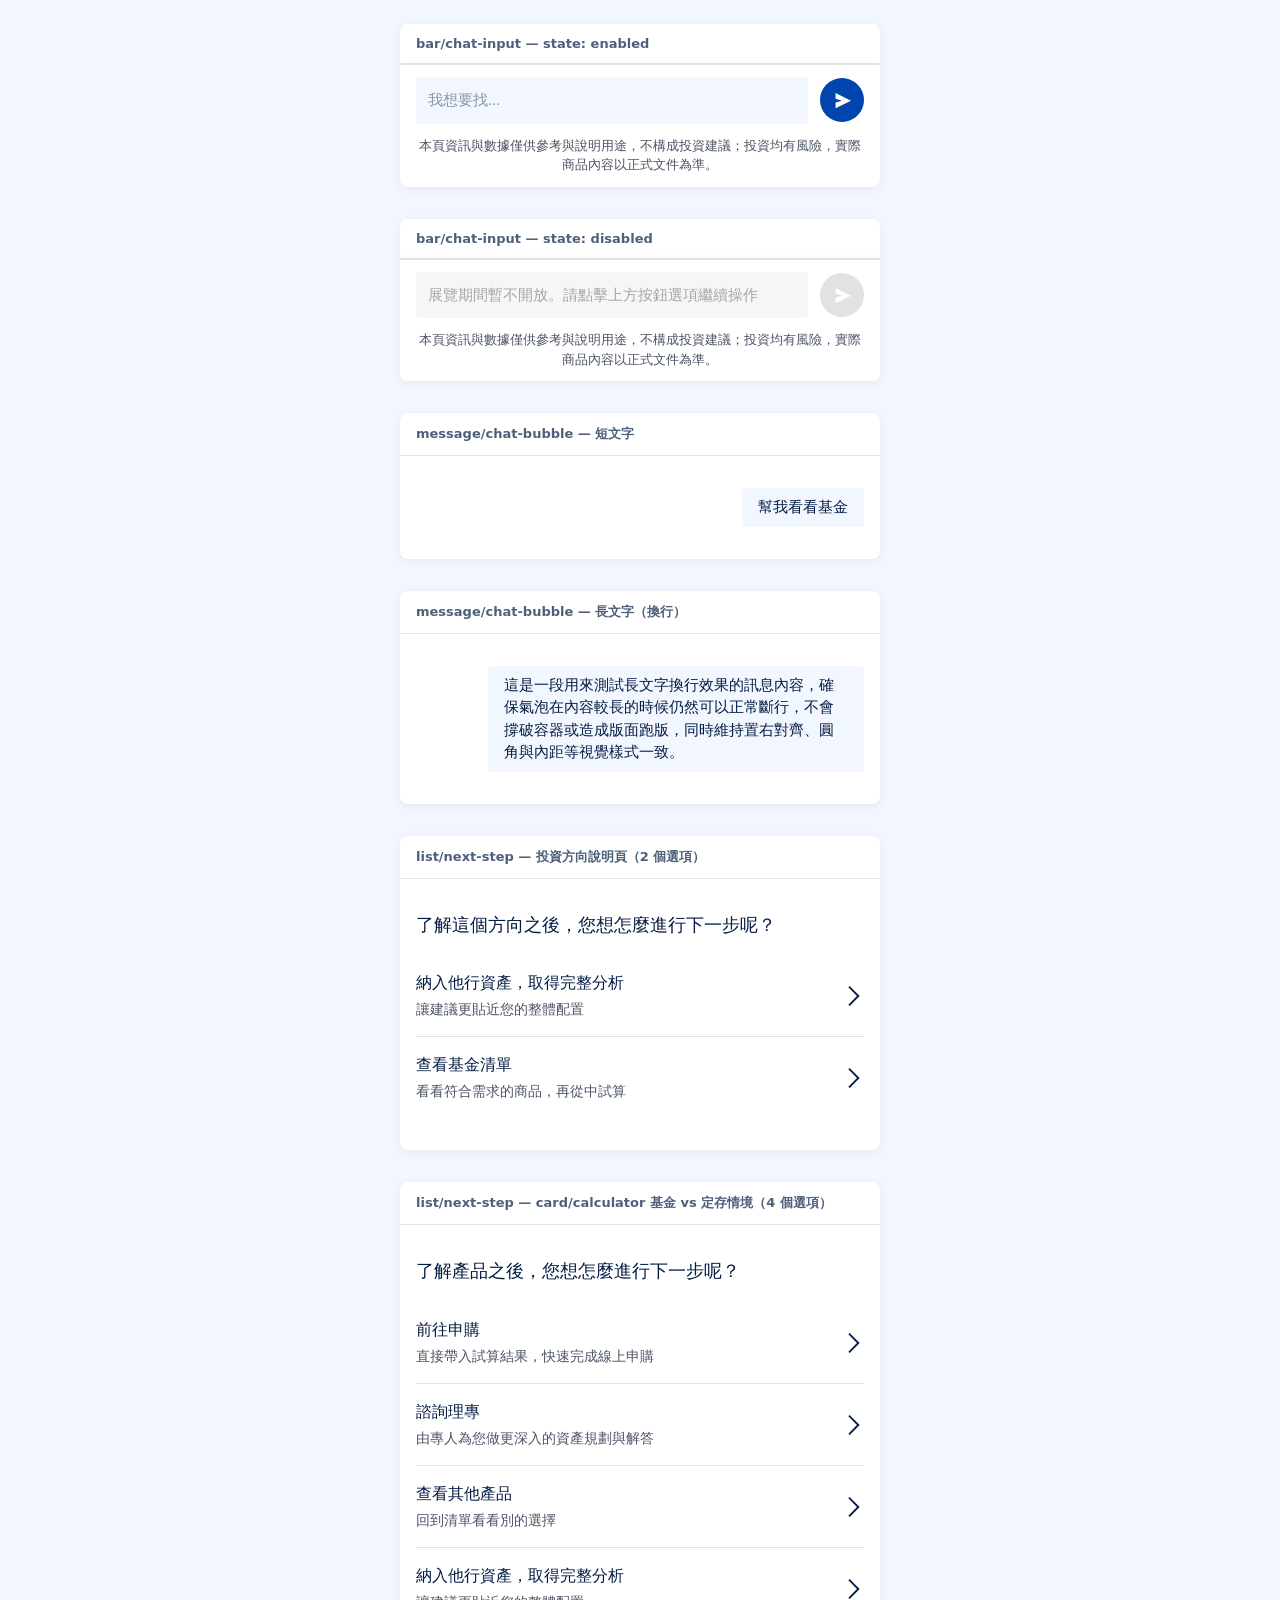
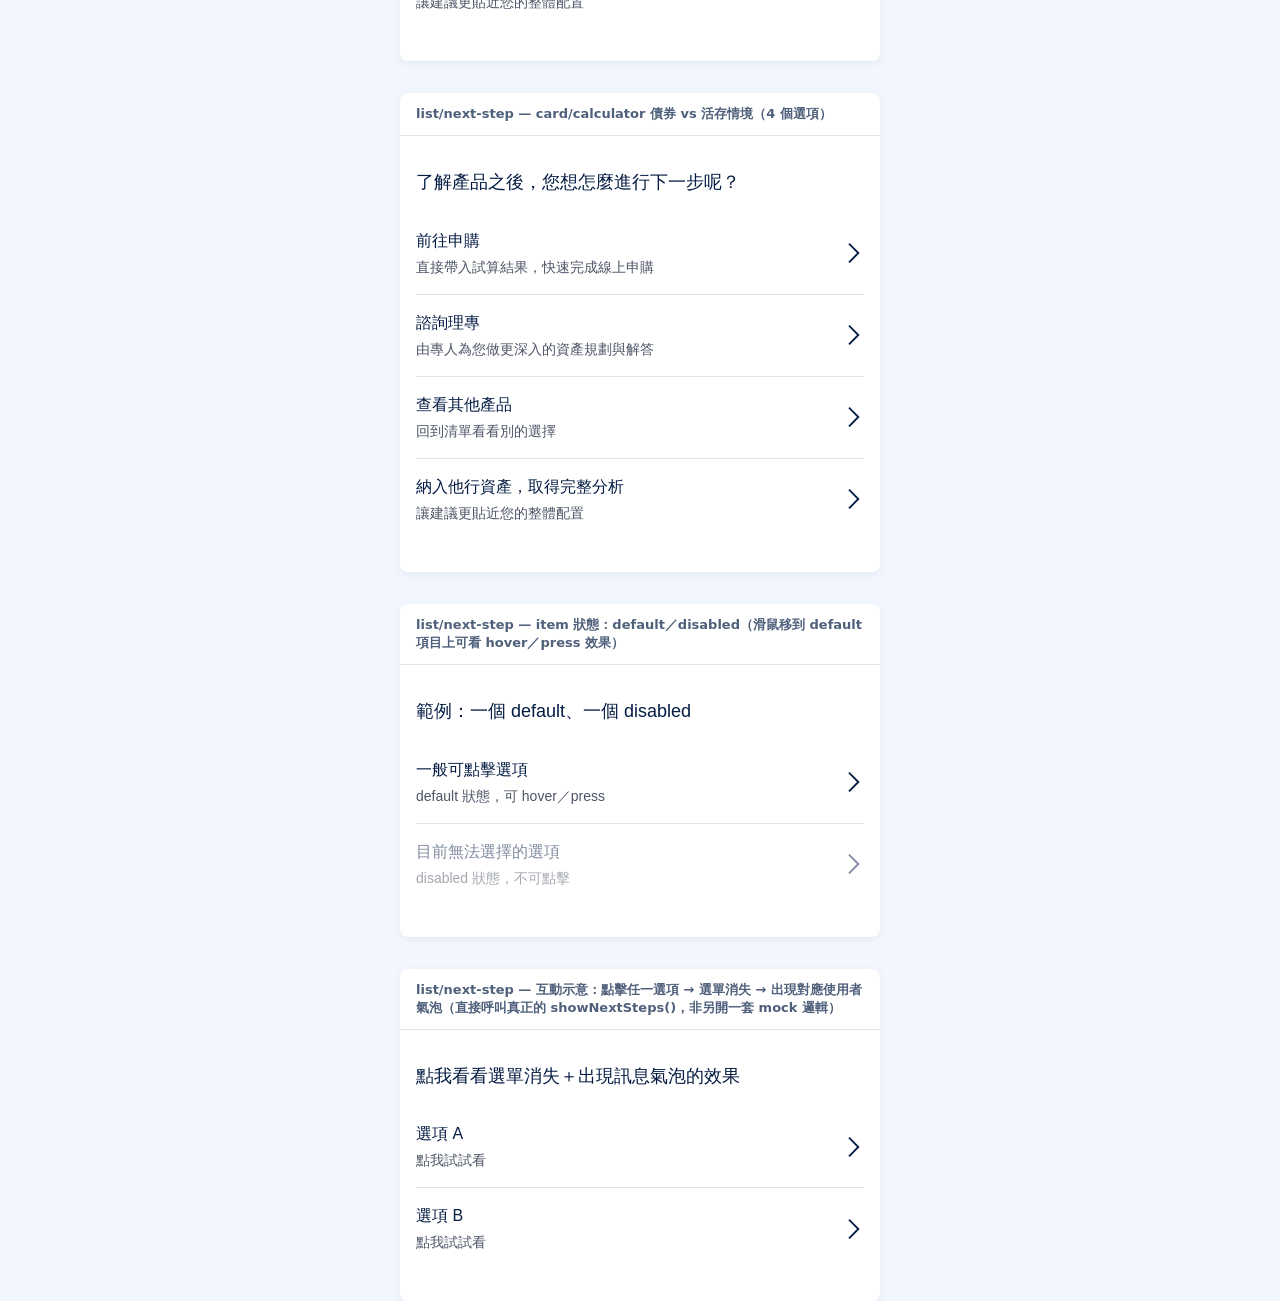
==== component-library-demo.html @ 995b62f1 "Add bar/chat-input, message/chat-bubble, and list/next-step components Standardizes three previously" ====
<!DOCTYPE html>
<html lang="zh-Hant">
<head>
<meta charset="UTF-8">
<meta name="viewport" content="width=device-width, initial-scale=1.0">
<title>元件庫預覽 — Component Library</title>
<link rel="stylesheet" href="css/style.css">
<link rel="stylesheet" href="css/component-library.css">
<style>
  /* 僅供本預覽頁使用，不屬於元件庫本體 */
  body{padding:24px;background:#f2f6ff}
  .demo-section{max-width:480px;margin:0 auto 32px;background:#fff;border-radius:8px;overflow:hidden;
    box-shadow:0 2px 10px rgba(0,0,0,.06)}
  .demo-label{padding:12px 16px;font-size:13px;font-weight:700;color:#4f607b;border-bottom:1px solid #e2e2e2}
  .demo-log{max-width:480px;margin:0 auto 32px;font-size:13px;color:#4f607b;white-space:pre-wrap}
</style>
</head>
<body>
  <!-- bar/chat-input -->
  <div class="demo-section">
    <div class="demo-label">bar/chat-input — state: enabled</div>
    <div id="mount-enabled"></div>
  </div>
  <div class="demo-section">
    <div class="demo-label">bar/chat-input — state: disabled</div>
    <div id="mount-disabled"></div>
  </div>
  <div class="demo-log" id="log"></div>

  <!-- message/chat-bubble -->
  <div class="demo-section">
    <div class="demo-label">message/chat-bubble — 短文字</div>
    <div id="screen-short" class="chat" style="padding:16px"></div>
  </div>
  <div class="demo-section">
    <div class="demo-label">message/chat-bubble — 長文字（換行）</div>
    <div id="screen-long" class="chat" style="padding:16px"></div>
  </div>

  <!-- list/next-step -->
  <div class="demo-section">
    <div class="demo-label">list/next-step — 投資方向說明頁（2 個選項）</div>
    <div id="screen-nsl-direction" class="chat" style="padding:16px"></div>
  </div>
  <div class="demo-section">
    <div class="demo-label">list/next-step — card/calculator 基金 vs 定存情境（4 個選項）</div>
    <div id="screen-nsl-fund" class="chat" style="padding:16px"></div>
  </div>
  <div class="demo-section">
    <div class="demo-label">list/next-step — card/calculator 債券 vs 活存情境（4 個選項）</div>
    <div id="screen-nsl-bond" class="chat" style="padding:16px"></div>
  </div>
  <div class="demo-section">
    <div class="demo-label">list/next-step — item 狀態：default／disabled（滑鼠移到 default 項目上可看 hover／press 效果）</div>
    <div id="screen-nsl-states" class="chat" style="padding:16px"></div>
  </div>
  <div class="demo-section">
    <div class="demo-label">list/next-step — 互動示意：點擊任一選項 → 選單消失 → 出現對應使用者氣泡（直接呼叫真正的 showNextSteps()，非另開一套 mock 邏輯）</div>
    <div id="screen-nsl-interactive" class="chat" style="padding:16px"></div>
  </div>

  <!-- down() 內部固定找 #screen 當捲動容器，這裡不需要真的捲動，放一個隱藏節點避免報錯 -->
  <div id="screen" style="display:none"></div>

  <script src="js/engine.js"></script>
  <script src="js/component-library.js"></script>
  <script>
    const log=document.getElementById('log');
    document.getElementById('mount-enabled').appendChild(
      renderComponent('bar/chat-input','enabled',{onSubmit:v=>{log.textContent='onSubmit: '+v;}})
    );
    document.getElementById('mount-disabled').appendChild(
      renderComponent('bar/chat-input','disabled',{})
    );

    /* message/chat-bubble、list/next-step 依賴 engine.js 的 chatBox／down()，示範時手動指定掛載目標 */
    chatBox=document.getElementById('screen-short');
    renderComponent('message/chat-bubble','幫我看看基金');
    chatBox=document.getElementById('screen-long');
    renderComponent('message/chat-bubble','這是一段用來測試長文字換行效果的訊息內容，確保氣泡在內容較長的時候仍然可以正常斷行，不會撐破容器或造成版面跑版，同時維持置右對齊、圓角與內距等視覺樣式一致。');

    chatBox=document.getElementById('screen-nsl-direction');
    renderComponent('list/next-step','了解這個方向之後，您想怎麼進行下一步呢？',[
      {id:'supplement',title:'納入他行資產，取得完整分析',description:'讓建議更貼近您的整體配置',onSelect:()=>{}},
      {id:'accept',title:'查看基金清單',description:'看看符合需求的商品，再從中試算',onSelect:()=>{}}
    ]);

    chatBox=document.getElementById('screen-nsl-fund');
    renderComponent('list/next-step','了解產品之後，您想怎麼進行下一步呢？',[
      {id:'order',title:'前往申購',description:'直接帶入試算結果，快速完成線上申購',onSelect:()=>{}},
      {id:'advisor',title:'諮詢理專',description:'由專人為您做更深入的資產規劃與解答',onSelect:()=>{}},
      {id:'back',title:'查看其他產品',description:'回到清單看看別的選擇',onSelect:()=>{}},
      {id:'supplement',title:'納入他行資產，取得完整分析',description:'讓建議更貼近您的整體配置',onSelect:()=>{}}
    ]);

    chatBox=document.getElementById('screen-nsl-bond');
    renderComponent('list/next-step','了解產品之後，您想怎麼進行下一步呢？',[
      {id:'order',title:'前往申購',description:'直接帶入試算結果，快速完成線上申購',onSelect:()=>{}},
      {id:'advisor',title:'諮詢理專',description:'由專人為您做更深入的資產規劃與解答',onSelect:()=>{}},
      {id:'back',title:'查看其他產品',description:'回到清單看看別的選擇',onSelect:()=>{}},
      {id:'supplement',title:'納入他行資產，取得完整分析',description:'讓建議更貼近您的整體配置',onSelect:()=>{}}
    ]);

    /* item 狀態範例：default（可互動）／disabled（不可點擊、低對比半透明） */
    chatBox=document.getElementById('screen-nsl-states');
    renderComponent('list/next-step','範例：一個 default、一個 disabled',[
      {id:'default-item',title:'一般可點擊選項',description:'default 狀態，可 hover／press',state:'default',onSelect:()=>{}},
      {id:'disabled-item',title:'目前無法選擇的選項',description:'disabled 狀態，不可點擊',state:'disabled',onSelect:()=>{}}
    ]);

    /* 互動示意：直接呼叫正式的 showNextSteps()，驗證「選取後選單消失、改以 message/chat-bubble 顯示所選標題」這條真正的業務邏輯 */
    chatBox=document.getElementById('screen-nsl-interactive');
    showNextSteps('點我看看選單消失＋出現訊息氣泡的效果',[
      {id:'a',title:'選項 A',description:'點我試試看',onSelect:()=>{}},
      {id:'b',title:'選項 B',description:'點我試試看',onSelect:()=>{}}
    ]);
  </script>
</body>
</html>
---- css/style.css ----
:root{
  --brand:#0044ad; --brand-2:#3b74f0; --brand-soft:#eaf1ff;
  --ink:#1b1b19; --muted:#7a7f88; --line:#e9ebee; --bg:#ffffff;
  --idle:#dfe4ee;
}
html,body{height:100%}
*{box-sizing:border-box;margin:0;padding:0;-webkit-tap-highlight-color:transparent}
body{font-family:"PingFang TC","Noto Sans TC","Microsoft JhengHei",system-ui,sans-serif;
  background:var(--bg);color:var(--ink)}
.app{width:100%;max-width:820px;margin:0 auto;height:100vh;height:100dvh;background:var(--bg);position:relative;
  display:flex;flex-direction:column}
.reset{position:absolute;top:8px;right:14px;z-index:30;font-size:11px;
  background:rgba(0,0,0,.06);border:0;color:#333;padding:6px 10px;border-radius:6px;cursor:pointer}
.screen{flex:1;overflow-y:auto;scroll-behavior:smooth}
.screen::-webkit-scrollbar{width:0}

/* 選擇頁 */
.selpage{padding:26px 22px 22px}
.selpage-hero{margin-bottom:24px}
.selpage-hero-video{display:block;width:100%;height:auto}
.selpage .kicker{font-size:12px;font-weight:700;color:var(--brand);letter-spacing:.05em}
.selpage h1{font-size:23px;font-weight:800;margin:6px 0 4px;line-height:1.3}
.selpage .lead{font-size:13.5px;color:var(--muted);margin-bottom:22px;line-height:1.6}
.selpage .q{font-size:14px;font-weight:700;margin:22px 0 10px}
.opt{display:block;width:100%;text-align:left;background:#fff;border:1.5px solid var(--line);
  color:var(--ink);font-size:15px;font-weight:600;padding:15px 16px;border-radius:6px;margin:9px 0;cursor:pointer;transition:.15s}
.opt:hover{border-color:var(--brand)}
.opt.sel{border-color:var(--brand);background:var(--brand-soft);color:var(--brand)}
.primary{display:block;width:auto;min-width:220px;margin:22px auto 0;background:#0044ad;color:#fff;border:0;font-size:16px;font-weight:700;
  padding:16px 32px;border-radius:6px;cursor:pointer;text-align:center}
.primary:hover{background:#003382}
.primary:disabled{opacity:.35;cursor:not-allowed}

/* Claude 風格對話 */
.chat{padding:20px 20px 10px}
.ai-msg{font-size:15.5px;line-height:1.75;color:var(--ink);margin:16px 0;animation:fade .4s ease}
.ai-msg b,.ai-msg strong{color:var(--brand);font-weight:800}
.ai-msg em{font-style:normal;color:var(--brand-2);font-weight:700}
.ai-msg .md-h1{font-size:17.5px;font-weight:800;margin:2px 0 8px;line-height:1.4}
.ai-msg .md-h2{font-size:17.5px;font-weight:800;margin:2px 0 6px;line-height:1.4}
.ai-msg .md-h3{font-size:17.5px;font-weight:700;margin:2px 0 6px;line-height:1.4}
.ai-msg .md-p{margin:0 0 8px}
.ai-msg .md-p:last-child{margin-bottom:0}
.ai-msg .md-ul{margin:2px 0 8px;padding-left:20px}
.ai-msg .md-ul:last-child{margin-bottom:0}
.ai-msg .md-ul li{margin:3px 0}
/* 使用者發送訊息氣泡已改用 message/chat-bubble 元件（css/component-library.css .mcb-*） */
@keyframes fade{from{opacity:0;transform:translateY(6px)}to{opacity:1;transform:none}}
/* 引言／提問句（markdown "> " 語法）：全站統一用這個樣式凸顯需要使用者留意或回答的句子，
   跟一般敘述性 ai-msg 區分開，不用底部色塊，改用跟標題相近的字級來凸顯 */
.md-quote{font-size:17.5px;font-weight:600;color:var(--ink);line-height:1.4;margin:14px 0;animation:fade .4s ease}
.ai-msg .md-quote{margin:6px 0}
.typing{display:flex;gap:4px;margin:16px 0;align-items:center}
.typing .d{width:7px;height:7px;border-radius:50%;background:#b8bfca;animation:blink 1.2s infinite}
.typing .d:nth-child(2){animation-delay:.2s}.typing .d:nth-child(3){animation-delay:.4s}
@keyframes blink{0%,60%,100%{opacity:.3}30%{opacity:1}}

/* 資產配置圓餅圖：已改用 chart/pie 元件（css/component-library.css） */

/* 控制區 */
.controls{padding:8px 20px calc(18px + env(safe-area-inset-bottom));flex-shrink:0;
  background:linear-gradient(rgba(255,255,255,.8),var(--bg));max-height:54%;overflow-y:auto}
.controls:empty{display:none}
.choice{display:block;width:100%;text-align:left;background:#fff;border:1.5px solid var(--line);
  color:var(--ink);font-size:15px;font-weight:600;padding:13px 15px;border-radius:6px;margin:8px 0;cursor:pointer;transition:.15s}
.choice:hover{border-color:var(--brand)}
.choice small{display:block;font-weight:400;font-size:12px;color:var(--muted);margin-top:2px}
.choice.sel{border-color:var(--brand);background:var(--brand-soft);color:var(--brand)}
.choice.sel small{color:var(--brand)}
.choice.checkopt{position:relative;padding-left:42px}
.choice.checkopt::before{content:'';position:absolute;left:14px;top:50%;transform:translateY(-50%);
  width:18px;height:18px;border-radius:5px;border:1.5px solid var(--line);background:#fff;transition:.15s}
.choice.checkopt.sel::before{background:var(--brand);border-color:var(--brand)}
.choice.checkopt.sel::after{content:'✓';position:absolute;left:16.5px;top:50%;transform:translateY(-50%);
  color:#fff;font-size:12px;font-weight:800;line-height:1}
.choice:disabled{opacity:.4;cursor:not-allowed}
/* 建議行動（前往下單／諮詢理專等）已改用 list/next-step 元件（css/component-library.css .nsl-*） */
/* 試算卡、商品卡：已改用 card/calculator／card/product 元件（css/component-library.css） */
.endcard{text-align:center;padding:22px 14px;background:#fff;border-radius:6px;margin:14px 0}
.endcard .ic{font-size:40px}.endcard .t{font-size:17px;font-weight:800;margin:8px 0 4px}
.endcard .d{font-size:13px;color:var(--muted);line-height:1.6}
.summary{text-align:left;background:var(--brand-soft);border-radius:6px;padding:12px 14px;margin:14px 0 4px;font-size:13px;line-height:1.9}
.summary b{color:var(--brand)}
/* 底部輸入列已改用 bar/chat-input 元件（css/component-library.css .icb-*） */
---- css/component-library.css ----
/* chart/pie（Figma node 189:853）資產配置圓餅圖：中心顯示現金留存百分比，圖例列出投資配置／現金留存金額 */
.pie-card{background:#fff;border-radius:3px;padding:24px 16px;margin:12px 0;
  display:flex;flex-direction:column;align-items:center}
.pie-overview{display:flex;gap:16px;align-items:center;justify-content:center}
.pie-chart{width:180px;height:180px;border-radius:50%;flex-shrink:0;position:relative;transition:background .5s ease}
.pie-chart .pie-hole{position:absolute;inset:13px;background:#fff;border-radius:50%;display:grid;place-items:center;text-align:center}
.pie-value{font-family:'Montserrat',sans-serif;font-size:40px;font-weight:300;line-height:1.3;color:#041c43}
.pie-label{font-size:13px;line-height:1.5;color:#4f607b;margin-top:4px}
.pie-legend{display:flex;flex-direction:column;gap:8px}
.pie-legend-item{display:flex;align-items:center;gap:8px}
.pie-dot{width:12px;height:12px;flex-shrink:0;border-radius:2px}
.pie-legend-text{font-size:13px;line-height:1.5;color:#4f607b;display:flex;gap:4px;align-items:center;white-space:nowrap}
.pie-legend-text .pie-amt{font-family:'Montserrat',sans-serif;font-weight:400}

/* card/product（Figma node 178:664）：名稱＋標籤、雙數值、膠囊按鈕的商品卡樣式（基金／債券共用） */
.pcard{width:343px;border:1px solid #f2f6ff;border-radius:6px;background:#fff;
  padding:16px 16px 20px;display:flex;flex-direction:column;gap:16px}
.pcard-header{display:flex;flex-direction:column;gap:8px}
.pcard-name{font-size:17px;font-weight:500;line-height:1.6;color:#041c43;
  white-space:nowrap;overflow:hidden;text-overflow:ellipsis}
.pcard-tags{display:flex;flex-wrap:wrap;gap:4px 8px}
.pcard-tag{display:inline-flex;align-items:center;height:24px;padding:2px 8px;
  border:1px solid #96c8fa;border-radius:100px;font-size:13px;line-height:1.5;color:#3773dc;white-space:nowrap}
.pcard-stats{display:flex;gap:16px}
.pcard-stat{flex:1;display:flex;flex-direction:column;gap:4px;min-width:0}
.pcard-stat-label{font-size:13px;line-height:1.5;color:#4f607b}
.pcard-stat-value{font-size:17px;font-weight:600;line-height:1.4;color:#041c43}
.pcard-stat-value.ascend{color:#dd4f2c}
.pcard-actions{display:flex;gap:12px;justify-content:flex-end}
.pcard-btn{border:0;background:#fff;color:var(--brand);font-weight:400;font-size:15px;
  padding:8px 20px;border-radius:20px;cursor:pointer;transition:.15s;font-family:inherit}
.pcard-btn:hover{background:#f2f6ff}
.pcard-btn.pcard-btn-light{background:#dceaff}
.pcard-btn.pcard-btn-light:hover{background:#c6ddfb}
.pcard-row{display:flex;gap:12px;overflow-x:auto;overflow-y:hidden;scroll-snap-type:x proximity;
  -webkit-overflow-scrolling:touch;margin:10px -20px;padding:4px 20px 16px;scrollbar-width:none}
.pcard-row::-webkit-scrollbar{display:none}
.pcard-row .pcard{flex-shrink:0;scroll-snap-align:start}

/* card/calculator（Figma node 202:709）：基金 vs 定存 互動試算卡 */
.calc-card{background:#fff;border-radius:6px;padding:24px 16px;margin:12px 0;
  display:flex;flex-direction:column;align-items:center;gap:16px;
  box-shadow:0 2px 10px rgba(0,0,0,.04);animation:fade .4s ease}
.calc-title{font-family:'Noto Sans TC',sans-serif;font-weight:500;font-size:21px;line-height:1.5;color:#041c43;width:100%}

.calc-tabs{display:flex;width:100%;background:#dceaff;border-radius:100px;padding:2px}
.calc-tab{flex:1;text-align:center;padding:8px 12px;border-radius:200px;font-size:15px;line-height:1.5;
  color:#4c5466;background:transparent;border:0;cursor:pointer;font-family:inherit;transition:.15s}
.calc-tab.sel{background:#fff;color:var(--brand)}

.calc-ratio-row{display:flex;width:100%}
.calc-ratio-col{flex:1;display:flex;flex-direction:column;gap:4px;min-width:0}
.calc-ratio-col.right{align-items:flex-end}
.calc-ratio-label{display:flex;align-items:center;gap:4px;font-size:15px;line-height:1.5;color:#4c5466;font-family:'Noto Sans TC',sans-serif}
.calc-ratio-dot{width:10px;height:10px;border-radius:50%;flex-shrink:0}
.calc-ratio-value{display:flex;align-items:baseline;gap:4px;color:#041c43;font-family:'Montserrat',sans-serif}
.calc-ratio-value .calc-num{font-size:26px;font-weight:500;line-height:1.4}
.calc-ratio-value .calc-pct{font-size:17px;font-weight:400;line-height:1.4}

.calc-slider-wrap{width:100%;padding:9px 0}
input.calc-slider{-webkit-appearance:none;appearance:none;width:100%;height:10px;border-radius:9px;outline:none;
  background:linear-gradient(to right,var(--brand) 0,var(--brand) var(--fill,50%),#68c89e var(--fill,50%),#68c89e 100%)}
input.calc-slider::-webkit-slider-thumb{-webkit-appearance:none;appearance:none;width:24px;height:24px;border-radius:50%;
  background:#fff;box-shadow:0 2px 6px rgba(0,0,0,.25);cursor:pointer;border:0}
input.calc-slider::-moz-range-thumb{width:24px;height:24px;border-radius:50%;background:#fff;
  box-shadow:0 2px 6px rgba(0,0,0,.25);cursor:pointer;border:0}
input.calc-slider::-moz-range-track{height:10px;border-radius:9px;background:transparent}

.calc-cards-row{display:flex;gap:8px;width:100%}
.calc-minicard{flex:1;min-width:0;background:#fff;border-radius:6px;padding:16px;
  display:flex;align-items:center;gap:16px;box-shadow:0 4px 8px rgba(0,68,173,.08)}
.calc-minicard-name{flex:1;min-width:0;font-size:15px;font-weight:500;line-height:1.5;color:#041c43;font-family:'Noto Sans TC',sans-serif}
.calc-minicard-stat{flex-shrink:0;display:flex;flex-direction:column;gap:4px;text-align:right}
.calc-minicard-label{font-size:13px;line-height:1.5;color:#4f607b;white-space:nowrap}
.calc-minicard-value{font-size:17px;font-weight:600;line-height:1.4;color:#dd4f2c;font-family:'Montserrat',sans-serif}

.calc-note{font-size:13px;line-height:1.5;color:#4c5466;width:100%}

.calc-result{width:100%;display:flex;flex-direction:column;gap:8px}
.calc-result-panel{position:relative;overflow:hidden;background:#f2f6ff;border-radius:3px;
  padding:16px;display:flex;flex-direction:column;align-items:center;gap:12px}
.calc-emoji-layer{position:absolute;inset:0;pointer-events:none;overflow:hidden}
.calc-emoji{position:absolute;top:-10%;font-size:32px;line-height:1;will-change:transform,opacity;
  animation:calcFall var(--dur,3s) var(--delay,0s) ease-in forwards}
@keyframes calcFall{
  0%{transform:translateY(-20px) translateX(0) rotate(var(--rot-start,0deg));opacity:0}
  8%{opacity:.55}
  85%{opacity:.5}
  100%{transform:translateY(var(--fall,220px)) translateX(var(--drift,0px)) rotate(var(--rot-end,20deg));opacity:0}
}
.calc-result-label{position:relative;z-index:1;font-size:13px;line-height:1.5;color:#041c43;text-align:center;
  width:100%;font-family:'Noto Sans TC',sans-serif}
.calc-result-value{position:relative;z-index:1;font-size:48px;font-weight:300;line-height:1.3;color:#dd4f2c;
  font-family:'Montserrat',sans-serif;text-align:center;width:100%}
.calc-result-sentence{position:relative;z-index:1;width:100%;backdrop-filter:blur(10px);-webkit-backdrop-filter:blur(10px);
  background:rgba(255,255,255,.2);border-radius:3px;padding:12px;font-size:15px;line-height:1.5;color:#041c43;
  text-align:center;box-shadow:0 4px 16px rgba(0,68,173,.08);font-family:'Noto Sans TC',sans-serif}

.calc-toggle{position:absolute;top:12px;right:12px;width:58px;height:24px;border-radius:100px;
  background:#3773dc;border:1px solid #3773dc;display:flex;align-items:center;cursor:pointer;padding:0;z-index:2}
.calc-toggle-knob{position:absolute;top:0;left:0;width:28px;height:24px;border-radius:100px;background:#fff;transition:left .2s ease}
.calc-toggle.dinner .calc-toggle-knob{left:30px}
.calc-toggle-icon{position:relative;z-index:1;flex:1;text-align:center;font-size:15px;line-height:24px;color:#fff}

.calc-disclaimer{font-size:13px;line-height:1.5;color:#4c5466;width:100%}

/* bar/chat-input（Figma node 215:872）底部輸入/對話列，含 Enable／Disable 兩種狀態，
   兩狀態共用同一份 DOM（見 js/component-library.js renderInputChatBar），只切 class 避免版面跳動 */
.icb{background:#fff;border-top:1px solid #e2e2e2;box-shadow:0 2px 12px rgba(0,68,173,.04);
  display:flex;flex-direction:column;align-items:center;gap:0;
  padding:0 16px calc(12px + env(safe-area-inset-bottom));flex-shrink:0}
.icb-row{display:flex;gap:12px;align-items:center;width:100%;padding:12px 0}
.icb-input{flex:1;min-width:0;padding:12px;border-radius:3px;border:0;outline:none;
  font-family:'Noto Sans TC',sans-serif;font-size:15px;line-height:1.5;font-weight:400;
  white-space:nowrap;overflow:hidden;text-overflow:ellipsis;
  background:#f2f6ff;color:#041c43}
.icb-input::placeholder{color:#8994a5}
.icb-input:disabled{background:#f6f6f6;color:#a6a6a6;cursor:not-allowed}
.icb-input:disabled::placeholder{color:#a6a6a6}
.icb-send{flex-shrink:0;width:44px;height:44px;border-radius:50%;border:0;padding:0;
  background:#0044ad;display:flex;align-items:center;justify-content:center;cursor:pointer}
.icb-send svg{width:24px;height:24px;display:block}
.icb-send:disabled{background:#e2e2e2;cursor:not-allowed}
.icb-disclaimer{width:100%;font-family:'Noto Sans TC',sans-serif;font-size:13px;line-height:1.5;
  color:#4c5466;text-align:center}

/* message/chat-bubble（Figma node 219:747）使用者發送訊息氣泡，靠右對齊；
   系統回覆訊息（.ai-msg／.md-quote，見 css/style.css）是不同樣式，不要共用 */
.mcb-row{display:flex;justify-content:flex-end;margin:16px 0;animation:fade .4s ease}
.mcb{max-width:84%;background:#f2f6ff;border-radius:3px;padding:8px 16px;
  font-family:'Noto Sans TC',sans-serif;font-size:15px;font-weight:400;line-height:1.5;
  color:#041c43;white-space:normal;overflow-wrap:break-word;word-break:break-word}

/* list/next-step（Figma node 237:1191／240:898，Chat/next action／Chat/option）說明後的下一步選單，
   標題 + 可變數量選項，項目間以分隔線區隔，最後一項不畫線。
   Default／Hover／Pressed 三色皆依 Chat/option 節點還原（灰階背景，非品牌藍）；
   Disabled 該節點無對應 variant，依規格文字描述（低對比灰階＋半透明）另行還原 */
.nsl{width:100%;margin:16px 0;animation:fade .4s ease}
.nsl-heading{font-family:'Noto Sans TC',sans-serif;font-weight:500;font-size:18px;line-height:1.6;
  color:#041c43;margin-bottom:16px}
.nsl-items{display:flex;flex-direction:column;width:100%}
.nsl-item{display:flex;align-items:center;gap:8px;width:100%;padding:16px 0;margin:0;
  background:transparent;border:0;border-bottom:1px solid #e2e2e2;border-radius:0;
  cursor:pointer;text-align:left;font-family:inherit;transition:background .15s}
.nsl-items .nsl-item:last-child{border-bottom:0}
.nsl-item:hover{background:#f6f6f6}
.nsl-item:active{background:#e8e8e8}
.nsl-item:focus-visible{outline:2px solid var(--brand);outline-offset:-2px}
.nsl-item:disabled{cursor:not-allowed;opacity:.5}
.nsl-item:disabled:hover{background:transparent}
.nsl-item-text{flex:1;min-width:0;display:flex;flex-direction:column;gap:4px}
.nsl-item-title{font-family:'Noto Sans TC',sans-serif;font-weight:400;font-size:16px;line-height:1.5;color:#041c43}
.nsl-item-desc{font-family:'Noto Sans TC',sans-serif;font-weight:400;font-size:14px;line-height:1.5;color:#4c5466}
.nsl-chevron{flex-shrink:0;width:20px;height:20px}
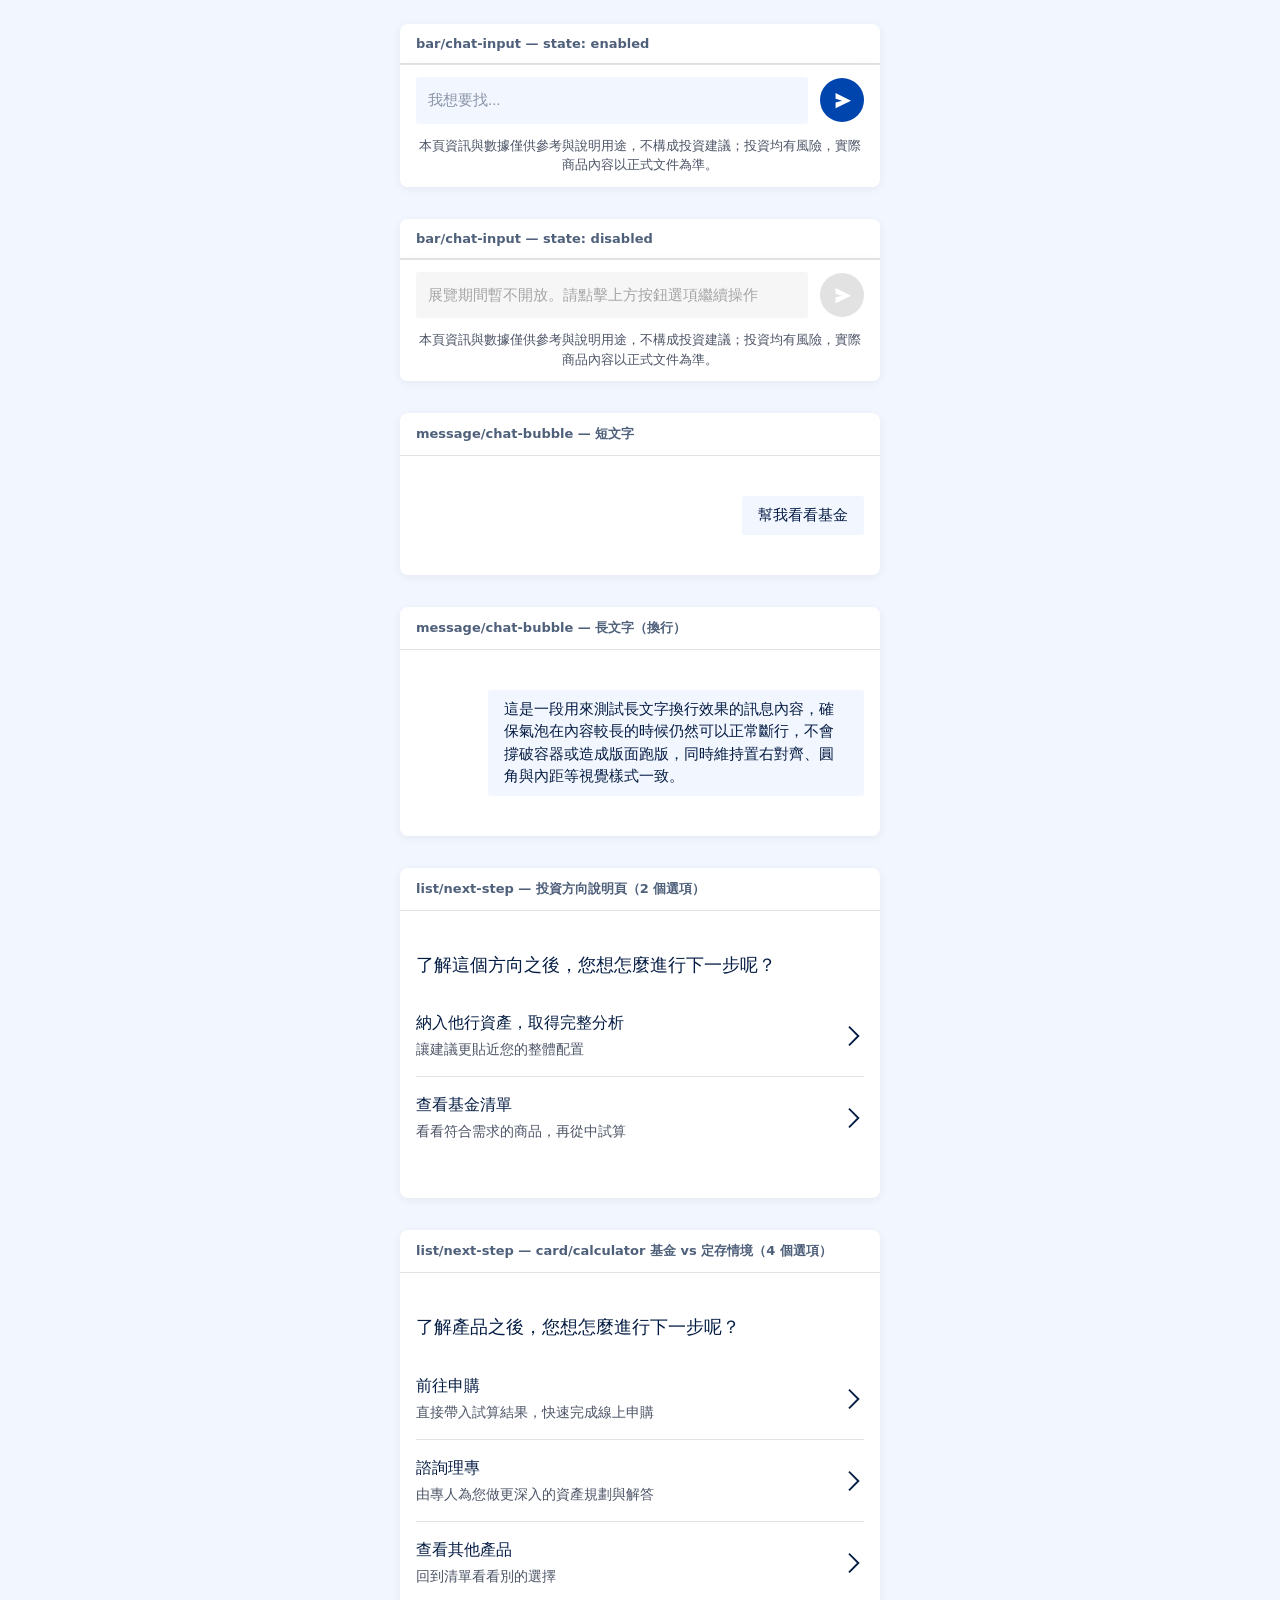
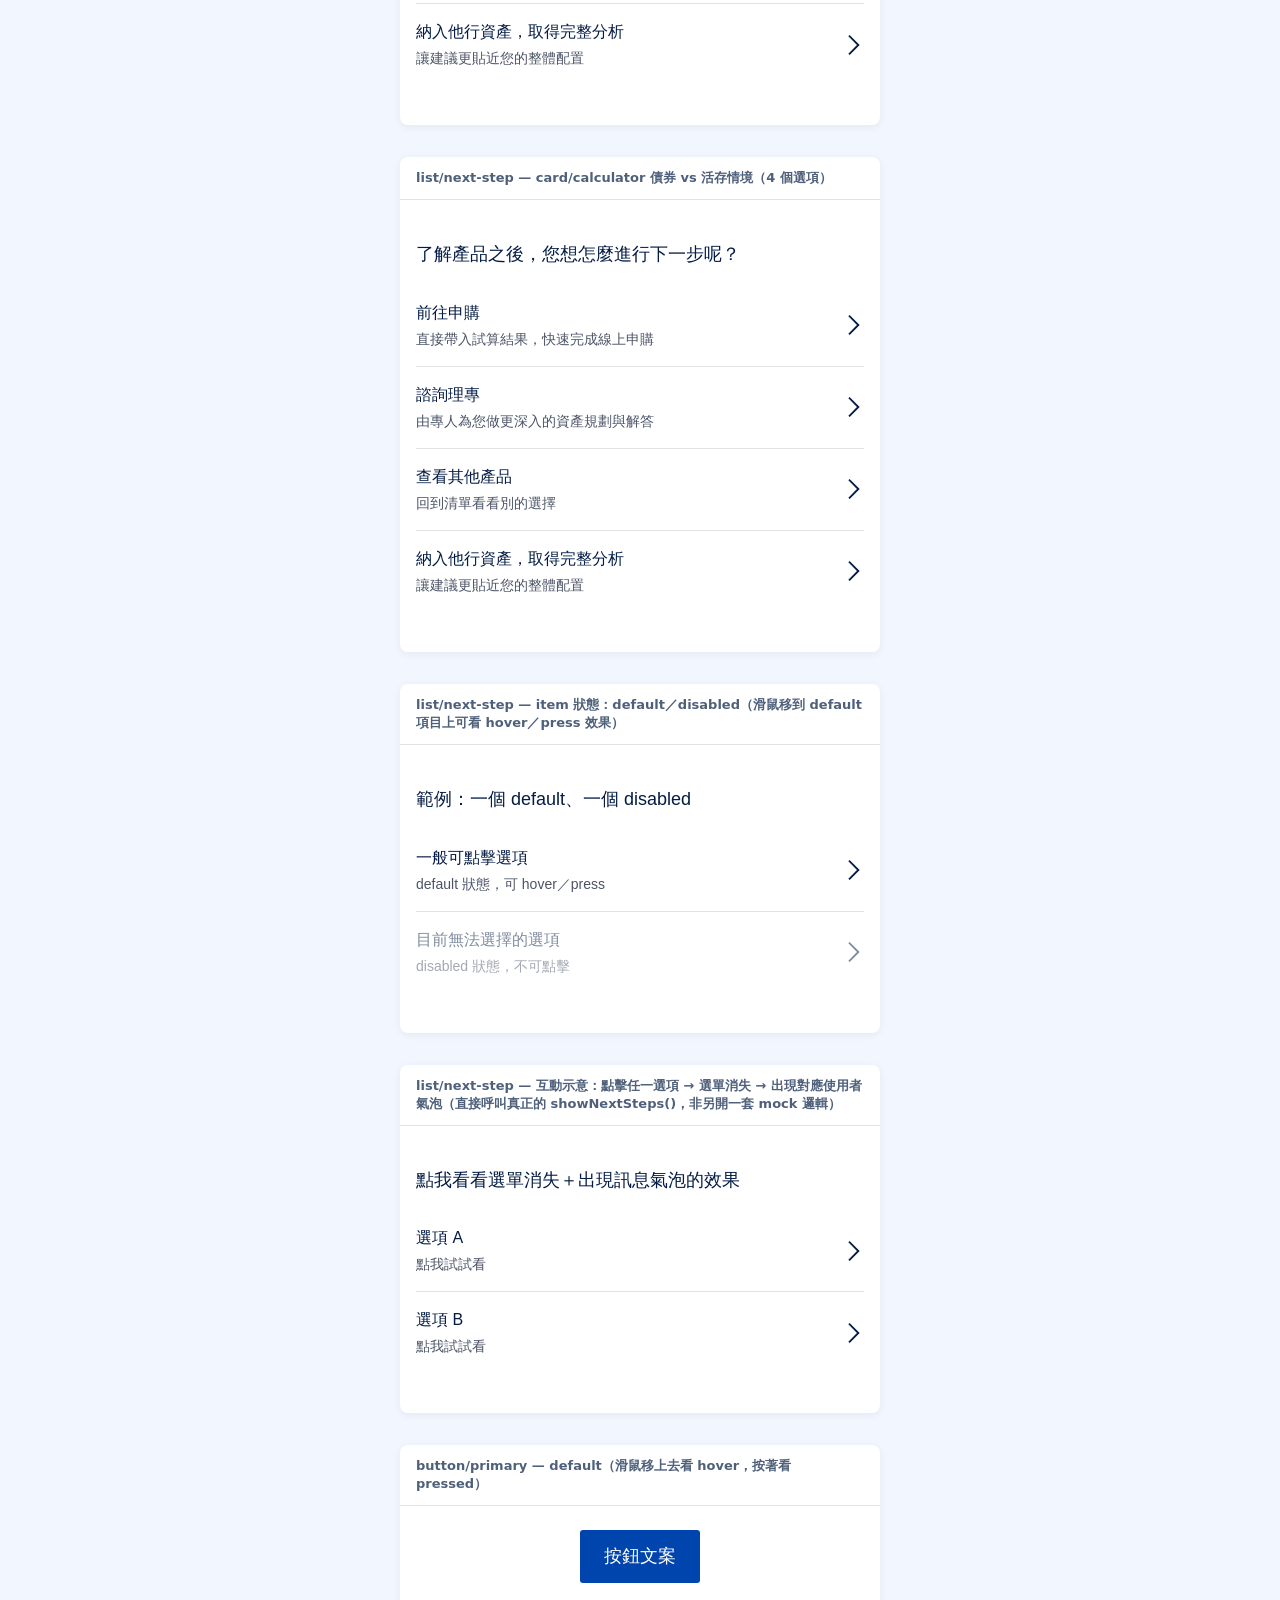
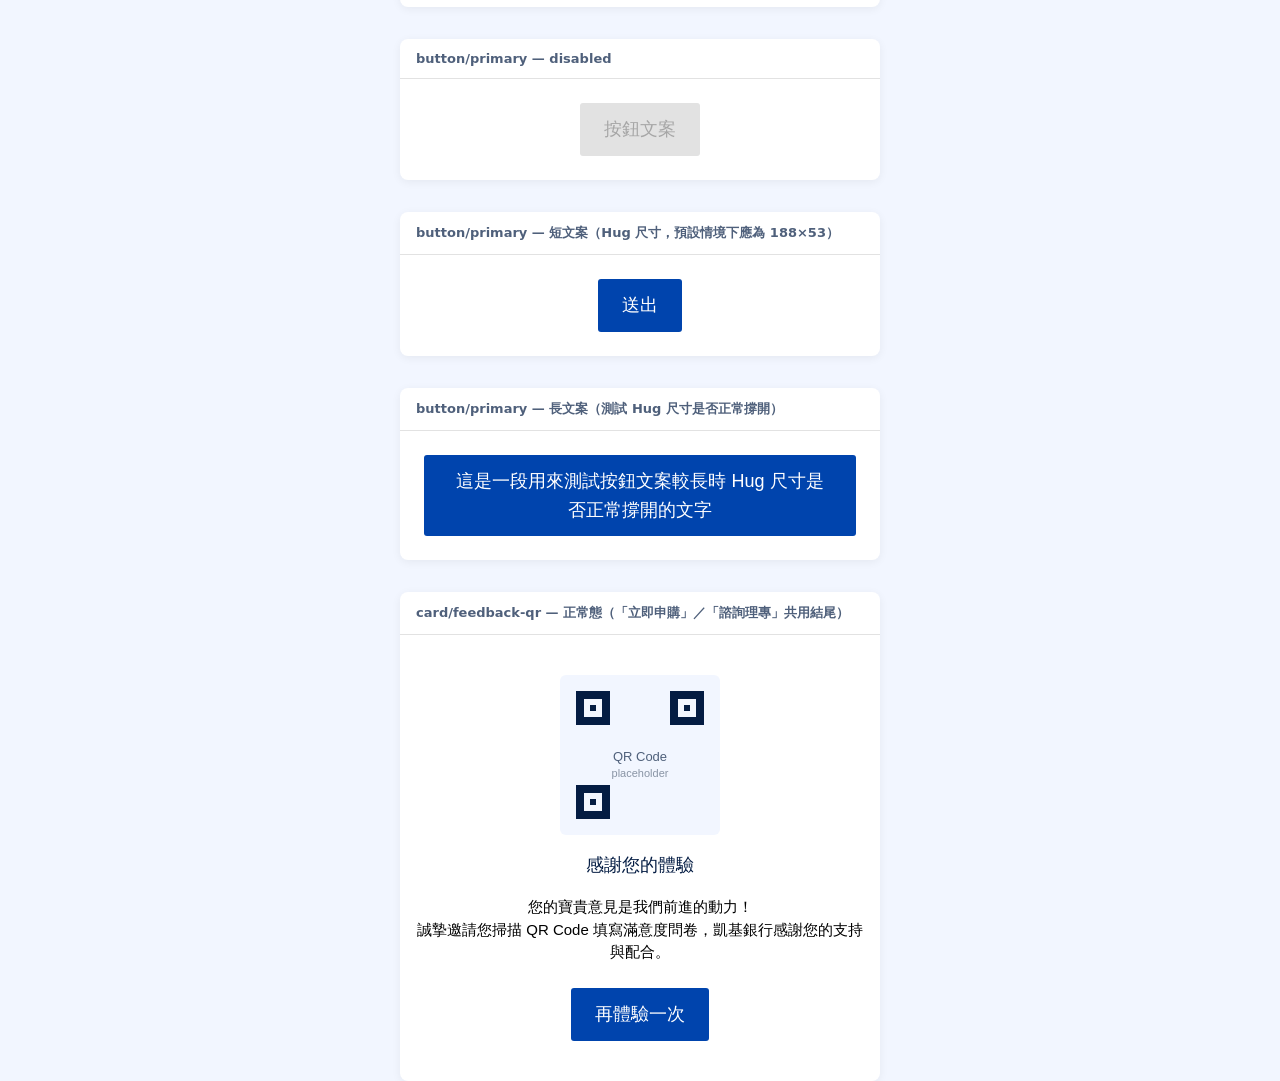
==== commit 5d66746a: "Add typography token system, button/primary and card/feedback-qr components - Introduce a shared typ" ====
--- a/component-library-demo.html
+++ b/component-library-demo.html
@@ -59,6 +59,30 @@
     <div id="screen-nsl-interactive" class="chat" style="padding:16px"></div>
   </div>
 
+  <!-- button/primary -->
+  <div class="demo-section">
+    <div class="demo-label">button/primary — default（滑鼠移上去看 hover，按著看 pressed）</div>
+    <div id="mount-btn-default" style="padding:24px;text-align:center"></div>
+  </div>
+  <div class="demo-section">
+    <div class="demo-label">button/primary — disabled</div>
+    <div id="mount-btn-disabled" style="padding:24px;text-align:center"></div>
+  </div>
+  <div class="demo-section">
+    <div class="demo-label">button/primary — 短文案（Hug 尺寸，預設情境下應為 188×53）</div>
+    <div id="mount-btn-short" style="padding:24px;text-align:center"></div>
+  </div>
+  <div class="demo-section">
+    <div class="demo-label">button/primary — 長文案（測試 Hug 尺寸是否正常撐開）</div>
+    <div id="mount-btn-long" style="padding:24px;text-align:center"></div>
+  </div>
+
+  <!-- card/feedback-qr -->
+  <div class="demo-section">
+    <div class="demo-label">card/feedback-qr — 正常態（「立即申購」／「諮詢理專」共用結尾）</div>
+    <div id="screen-fbqr" class="chat" style="padding:16px"></div>
+  </div>
+
   <!-- down() 內部固定找 #screen 當捲動容器，這裡不需要真的捲動，放一個隱藏節點避免報錯 -->
   <div id="screen" style="display:none"></div>
 
@@ -114,6 +138,25 @@
       {id:'a',title:'選項 A',description:'點我試試看',onSelect:()=>{}},
       {id:'b',title:'選項 B',description:'點我試試看',onSelect:()=>{}}
     ]);
+
+    /* button/primary：純顯示型元件，不會自己掛進 chatBox，示範時手動 appendChild 到掛載點 */
+    document.getElementById('mount-btn-default').appendChild(
+      renderComponent('button/primary','按鈕文案',{onClick:()=>{log.textContent='button/primary clicked';}})
+    );
+    document.getElementById('mount-btn-disabled').appendChild(
+      renderComponent('button/primary','按鈕文案',{disabled:true})
+    );
+    document.getElementById('mount-btn-short').appendChild(
+      renderComponent('button/primary','送出')
+    );
+    document.getElementById('mount-btn-long').appendChild(
+      renderComponent('button/primary','這是一段用來測試按鈕文案較長時 Hug 尺寸是否正常撐開的文字')
+    );
+
+    /* card/feedback-qr：demo 頁沒有載入 flow.js，onRestart 不能用預設的 resetAll()（會找不到 stepA 報錯），
+       這裡改傳一個安全的示範用 callback */
+    chatBox=document.getElementById('screen-fbqr');
+    renderComponent('card/feedback-qr',{onRestart:()=>{log.textContent='card/feedback-qr：再體驗一次 clicked';}});
   </script>
 </body>
 </html>
--- a/css/style.css
+++ b/css/style.css
@@ -2,11 +2,53 @@
   --brand:#0044ad; --brand-2:#3b74f0; --brand-soft:#eaf1ff;
   --ink:#1b1b19; --muted:#7a7f88; --line:#e9ebee; --bg:#ffffff;
   --idle:#dfe4ee;
+
+  /* 字級系統（智富管家字體規範表）：CN=思源黑體字重/行高，EN=Montserrat字重/行高，
+     數字或英文文字包在 .num 內會自動切換到對應的 EN 值，見下方 .type-* 規則 */
+  --font-cn:"Noto Sans TC","PingFang TC","Microsoft JhengHei",sans-serif;
+  --font-en:'Montserrat',sans-serif;
+
+  --type-title-size:21px;
+  --type-title-weight-cn:500; --type-title-weight-en:600;
+  --type-title-lh-cn:1.5; --type-title-lh-en:1.4;
+
+  --type-subtitle-size:18px; /* Figma「Subtitle-B」節點實測為 18px（原規範表誤植 17px，已依 Figma 校正，2026-07-27） */
+  --type-subtitle-b-weight-cn:500; --type-subtitle-b-weight-en:600;
+  --type-subtitle-r-weight-cn:400; --type-subtitle-r-weight-en:400;
+  --type-subtitle-lh-cn:1.6; --type-subtitle-lh-en:1.4;
+
+  --type-body-size:15px;
+  --type-body-b-weight-cn:500; --type-body-b-weight-en:600;
+  --type-body-r-weight-cn:400; --type-body-r-weight-en:400;
+  --type-body-lh-cn:1.5; --type-body-lh-en:1.4;
+
+  --type-caption-size:13px;
+  --type-caption-weight-cn:400; --type-caption-weight-en:400;
+  --type-caption-lh-cn:1.5; --type-caption-lh-en:1.4;
 }
 html,body{height:100%}
 *{box-sizing:border-box;margin:0;padding:0;-webkit-tap-highlight-color:transparent}
 body{font-family:"PingFang TC","Noto Sans TC","Microsoft JhengHei",system-ui,sans-serif;
   background:var(--bg);color:var(--ink)}
+
+/* 字級系統工具類：套在任何區塊上即可套用對應層級；區塊內的數字/英文文字包一層 <span class="num">
+   會自動切成 Montserrat + 該層級的 EN 字重與行高（中英文分權重，比照規範表） */
+.type-title,.type-subtitle-b,.type-subtitle-r,.type-body-b,.type-body-r,.type-caption-r{font-family:var(--font-cn)}
+.type-title{--_w-en:var(--type-title-weight-en);--_lh-en:var(--type-title-lh-en);
+  font-size:var(--type-title-size);font-weight:var(--type-title-weight-cn);line-height:var(--type-title-lh-cn)}
+.type-subtitle-b{--_w-en:var(--type-subtitle-b-weight-en);--_lh-en:var(--type-subtitle-lh-en);
+  font-size:var(--type-subtitle-size);font-weight:var(--type-subtitle-b-weight-cn);line-height:var(--type-subtitle-lh-cn)}
+.type-subtitle-r{--_w-en:var(--type-subtitle-r-weight-en);--_lh-en:var(--type-subtitle-lh-en);
+  font-size:var(--type-subtitle-size);font-weight:var(--type-subtitle-r-weight-cn);line-height:var(--type-subtitle-lh-cn)}
+.type-body-b{--_w-en:var(--type-body-b-weight-en);--_lh-en:var(--type-body-lh-en);
+  font-size:var(--type-body-size);font-weight:var(--type-body-b-weight-cn);line-height:var(--type-body-lh-cn)}
+.type-body-r{--_w-en:var(--type-body-r-weight-en);--_lh-en:var(--type-body-lh-en);
+  font-size:var(--type-body-size);font-weight:var(--type-body-r-weight-cn);line-height:var(--type-body-lh-cn)}
+.type-caption-r{--_w-en:var(--type-caption-weight-en);--_lh-en:var(--type-caption-lh-en);
+  font-size:var(--type-caption-size);font-weight:var(--type-caption-weight-cn);line-height:var(--type-caption-lh-cn)}
+.type-title .num,.type-subtitle-b .num,.type-subtitle-r .num,
+.type-body-b .num,.type-body-r .num,.type-caption-r .num{
+  font-family:var(--font-en);font-weight:var(--_w-en);line-height:var(--_lh-en)}
 .app{width:100%;max-width:820px;margin:0 auto;height:100vh;height:100dvh;background:var(--bg);position:relative;
   display:flex;flex-direction:column}
 .reset{position:absolute;top:8px;right:14px;z-index:30;font-size:11px;
@@ -16,8 +58,9 @@
 
 /* 選擇頁 */
 .selpage{padding:26px 22px 22px}
-.selpage-hero{margin-bottom:24px}
+.selpage-hero{margin-bottom:36px}
 .selpage-hero-video{display:block;width:100%;height:auto}
+.selpage-intro{text-align:center}
 .selpage .kicker{font-size:12px;font-weight:700;color:var(--brand);letter-spacing:.05em}
 .selpage h1{font-size:23px;font-weight:800;margin:6px 0 4px;line-height:1.3}
 .selpage .lead{font-size:13.5px;color:var(--muted);margin-bottom:22px;line-height:1.6}
@@ -26,14 +69,10 @@
   color:var(--ink);font-size:15px;font-weight:600;padding:15px 16px;border-radius:6px;margin:9px 0;cursor:pointer;transition:.15s}
 .opt:hover{border-color:var(--brand)}
 .opt.sel{border-color:var(--brand);background:var(--brand-soft);color:var(--brand)}
-.primary{display:block;width:auto;min-width:220px;margin:22px auto 0;background:#0044ad;color:#fff;border:0;font-size:16px;font-weight:700;
-  padding:16px 32px;border-radius:6px;cursor:pointer;text-align:center}
-.primary:hover{background:#003382}
-.primary:disabled{opacity:.35;cursor:not-allowed}
 
 /* Claude 風格對話 */
 .chat{padding:20px 20px 10px}
-.ai-msg{font-size:15.5px;line-height:1.75;color:var(--ink);margin:16px 0;animation:fade .4s ease}
+.ai-msg{font-size:15.5px;line-height:1.75;color:var(--ink);margin:24px 0;animation:fade .4s ease}
 .ai-msg b,.ai-msg strong{color:var(--brand);font-weight:800}
 .ai-msg em{font-style:normal;color:var(--brand-2);font-weight:700}
 .ai-msg .md-h1{font-size:17.5px;font-weight:800;margin:2px 0 8px;line-height:1.4}
@@ -48,9 +87,9 @@
 @keyframes fade{from{opacity:0;transform:translateY(6px)}to{opacity:1;transform:none}}
 /* 引言／提問句（markdown "> " 語法）：全站統一用這個樣式凸顯需要使用者留意或回答的句子，
    跟一般敘述性 ai-msg 區分開，不用底部色塊，改用跟標題相近的字級來凸顯 */
-.md-quote{font-size:17.5px;font-weight:600;color:var(--ink);line-height:1.4;margin:14px 0;animation:fade .4s ease}
+.md-quote{font-size:17.5px;font-weight:600;color:var(--ink);line-height:1.4;margin:24px 0;animation:fade .4s ease}
 .ai-msg .md-quote{margin:6px 0}
-.typing{display:flex;gap:4px;margin:16px 0;align-items:center}
+.typing{display:flex;gap:4px;margin:24px 0;align-items:center}
 .typing .d{width:7px;height:7px;border-radius:50%;background:#b8bfca;animation:blink 1.2s infinite}
 .typing .d:nth-child(2){animation-delay:.2s}.typing .d:nth-child(3){animation-delay:.4s}
 @keyframes blink{0%,60%,100%{opacity:.3}30%{opacity:1}}
@@ -76,9 +115,5 @@
 .choice:disabled{opacity:.4;cursor:not-allowed}
 /* 建議行動（前往下單／諮詢理專等）已改用 list/next-step 元件（css/component-library.css .nsl-*） */
 /* 試算卡、商品卡：已改用 card/calculator／card/product 元件（css/component-library.css） */
-.endcard{text-align:center;padding:22px 14px;background:#fff;border-radius:6px;margin:14px 0}
-.endcard .ic{font-size:40px}.endcard .t{font-size:17px;font-weight:800;margin:8px 0 4px}
-.endcard .d{font-size:13px;color:var(--muted);line-height:1.6}
-.summary{text-align:left;background:var(--brand-soft);border-radius:6px;padding:12px 14px;margin:14px 0 4px;font-size:13px;line-height:1.9}
-.summary b{color:var(--brand)}
+/* 流程結尾畫面：已改用 card/feedback-qr 元件（css/component-library.css .fbqr-*） */
 /* 底部輸入列已改用 bar/chat-input 元件（css/component-library.css .icb-*） */
--- a/css/component-library.css
+++ b/css/component-library.css
@@ -1,61 +1,63 @@
-/* chart/pie（Figma node 189:853）資產配置圓餅圖：中心顯示現金留存百分比，圖例列出投資配置／現金留存金額 */
-.pie-card{background:#fff;border-radius:3px;padding:24px 16px;margin:12px 0;
+/* chart/pie（Figma node 189:853）資產配置圓餅圖：中心顯示現金留存百分比，圖例列出投資配置／現金留存金額。
+   2026-07-27 依 Figma 更新：圖表與圖例間距 16px→24px，新增 Popover 陰影 token（跟 .pcard／.calc-result-sentence 同一組陰影值）。 */
+.pie-card{background:#fff;border-radius:3px;padding:24px 16px;margin:24px 0;box-shadow:0 4px 16px rgba(0,68,173,.08);
   display:flex;flex-direction:column;align-items:center}
-.pie-overview{display:flex;gap:16px;align-items:center;justify-content:center}
+.pie-overview{display:flex;gap:24px;align-items:center;justify-content:center}
 .pie-chart{width:180px;height:180px;border-radius:50%;flex-shrink:0;position:relative;transition:background .5s ease}
 .pie-chart .pie-hole{position:absolute;inset:13px;background:#fff;border-radius:50%;display:grid;place-items:center;text-align:center}
 .pie-value{font-family:'Montserrat',sans-serif;font-size:40px;font-weight:300;line-height:1.3;color:#041c43}
-.pie-label{font-size:13px;line-height:1.5;color:#4f607b;margin-top:4px}
+.pie-label{font-size:var(--type-caption-size);line-height:var(--type-caption-lh-cn);color:#4f607b;margin-top:4px}
 .pie-legend{display:flex;flex-direction:column;gap:8px}
 .pie-legend-item{display:flex;align-items:center;gap:8px}
 .pie-dot{width:12px;height:12px;flex-shrink:0;border-radius:2px}
-.pie-legend-text{font-size:13px;line-height:1.5;color:#4f607b;display:flex;gap:4px;align-items:center;white-space:nowrap}
+.pie-legend-text{font-size:var(--type-caption-size);line-height:var(--type-caption-lh-cn);color:#4f607b;display:flex;gap:4px;align-items:center;white-space:nowrap}
 .pie-legend-text .pie-amt{font-family:'Montserrat',sans-serif;font-weight:400}
 
-/* card/product（Figma node 178:664）：名稱＋標籤、雙數值、膠囊按鈕的商品卡樣式（基金／債券共用） */
-.pcard{width:343px;border:1px solid #f2f6ff;border-radius:6px;background:#fff;
+/* card/product（Figma node 178:664）：名稱＋標籤、雙數值、膠囊按鈕的商品卡樣式（基金／債券共用）。
+   2026-07-27 依 Figma 更新：移除外框線，改用 Popover 陰影 token（跟 .calc-result-sentence 同一組陰影值）。 */
+.pcard{width:343px;border-radius:6px;background:#fff;box-shadow:0 4px 16px rgba(0,68,173,.08);
   padding:16px 16px 20px;display:flex;flex-direction:column;gap:16px}
 .pcard-header{display:flex;flex-direction:column;gap:8px}
-.pcard-name{font-size:17px;font-weight:500;line-height:1.6;color:#041c43;
+.pcard-name{font-size:var(--type-subtitle-size);font-weight:var(--type-subtitle-b-weight-cn);line-height:var(--type-subtitle-lh-cn);color:#041c43;
   white-space:nowrap;overflow:hidden;text-overflow:ellipsis}
 .pcard-tags{display:flex;flex-wrap:wrap;gap:4px 8px}
 .pcard-tag{display:inline-flex;align-items:center;height:24px;padding:2px 8px;
-  border:1px solid #96c8fa;border-radius:100px;font-size:13px;line-height:1.5;color:#3773dc;white-space:nowrap}
+  border:1px solid #96c8fa;border-radius:100px;font-size:var(--type-caption-size);line-height:var(--type-caption-lh-cn);color:#3773dc;white-space:nowrap}
 .pcard-stats{display:flex;gap:16px}
 .pcard-stat{flex:1;display:flex;flex-direction:column;gap:4px;min-width:0}
-.pcard-stat-label{font-size:13px;line-height:1.5;color:#4f607b}
-.pcard-stat-value{font-size:17px;font-weight:600;line-height:1.4;color:#041c43}
+.pcard-stat-label{font-size:var(--type-caption-size);line-height:var(--type-caption-lh-cn);color:#4f607b}
+.pcard-stat-value{font-size:var(--type-subtitle-size);font-weight:var(--type-subtitle-b-weight-en);line-height:var(--type-subtitle-lh-en);color:#041c43}
 .pcard-stat-value.ascend{color:#dd4f2c}
 .pcard-actions{display:flex;gap:12px;justify-content:flex-end}
-.pcard-btn{border:0;background:#fff;color:var(--brand);font-weight:400;font-size:15px;
+.pcard-btn{border:0;background:#fff;color:var(--brand);font-weight:var(--type-body-r-weight-cn);font-size:var(--type-body-size);
   padding:8px 20px;border-radius:20px;cursor:pointer;transition:.15s;font-family:inherit}
 .pcard-btn:hover{background:#f2f6ff}
 .pcard-btn.pcard-btn-light{background:#dceaff}
 .pcard-btn.pcard-btn-light:hover{background:#c6ddfb}
 .pcard-row{display:flex;gap:12px;overflow-x:auto;overflow-y:hidden;scroll-snap-type:x proximity;
-  -webkit-overflow-scrolling:touch;margin:10px -20px;padding:4px 20px 16px;scrollbar-width:none}
+  -webkit-overflow-scrolling:touch;margin:24px -20px;padding:4px 20px 16px;scrollbar-width:none}
 .pcard-row::-webkit-scrollbar{display:none}
 .pcard-row .pcard{flex-shrink:0;scroll-snap-align:start}
 
 /* card/calculator（Figma node 202:709）：基金 vs 定存 互動試算卡 */
-.calc-card{background:#fff;border-radius:6px;padding:24px 16px;margin:12px 0;
+.calc-card{background:#fff;border-radius:6px;padding:24px 16px;margin:24px 0;
   display:flex;flex-direction:column;align-items:center;gap:16px;
   box-shadow:0 2px 10px rgba(0,0,0,.04);animation:fade .4s ease}
-.calc-title{font-family:'Noto Sans TC',sans-serif;font-weight:500;font-size:21px;line-height:1.5;color:#041c43;width:100%}
+.calc-title{font-family:var(--font-cn);font-weight:var(--type-title-weight-cn);font-size:var(--type-title-size);line-height:var(--type-title-lh-cn);color:#041c43;width:100%}
 
 .calc-tabs{display:flex;width:100%;background:#dceaff;border-radius:100px;padding:2px}
-.calc-tab{flex:1;text-align:center;padding:8px 12px;border-radius:200px;font-size:15px;line-height:1.5;
-  color:#4c5466;background:transparent;border:0;cursor:pointer;font-family:inherit;transition:.15s}
+.calc-tab{flex:1;text-align:center;padding:8px 12px;border-radius:200px;font-size:var(--type-body-size);line-height:var(--type-body-lh-cn);
+  font-weight:var(--type-body-r-weight-cn);color:#4c5466;background:transparent;border:0;cursor:pointer;font-family:inherit;transition:.15s}
 .calc-tab.sel{background:#fff;color:var(--brand)}
 
 .calc-ratio-row{display:flex;width:100%}
 .calc-ratio-col{flex:1;display:flex;flex-direction:column;gap:4px;min-width:0}
 .calc-ratio-col.right{align-items:flex-end}
-.calc-ratio-label{display:flex;align-items:center;gap:4px;font-size:15px;line-height:1.5;color:#4c5466;font-family:'Noto Sans TC',sans-serif}
+.calc-ratio-label{display:flex;align-items:center;gap:4px;font-size:var(--type-body-size);line-height:var(--type-body-lh-cn);font-weight:var(--type-body-r-weight-cn);color:#4c5466;font-family:var(--font-cn)}
 .calc-ratio-dot{width:10px;height:10px;border-radius:50%;flex-shrink:0}
-.calc-ratio-value{display:flex;align-items:baseline;gap:4px;color:#041c43;font-family:'Montserrat',sans-serif}
+.calc-ratio-value{display:flex;align-items:baseline;gap:4px;color:#041c43;font-family:var(--font-en)}
 .calc-ratio-value .calc-num{font-size:26px;font-weight:500;line-height:1.4}
-.calc-ratio-value .calc-pct{font-size:17px;font-weight:400;line-height:1.4}
+.calc-ratio-value .calc-pct{font-size:var(--type-subtitle-size);font-weight:var(--type-subtitle-r-weight-en);line-height:var(--type-subtitle-lh-en)}
 
 .calc-slider-wrap{width:100%;padding:9px 0}
 input.calc-slider{-webkit-appearance:none;appearance:none;width:100%;height:10px;border-radius:9px;outline:none;
@@ -69,12 +71,12 @@
 .calc-cards-row{display:flex;gap:8px;width:100%}
 .calc-minicard{flex:1;min-width:0;background:#fff;border-radius:6px;padding:16px;
   display:flex;align-items:center;gap:16px;box-shadow:0 4px 8px rgba(0,68,173,.08)}
-.calc-minicard-name{flex:1;min-width:0;font-size:15px;font-weight:500;line-height:1.5;color:#041c43;font-family:'Noto Sans TC',sans-serif}
+.calc-minicard-name{flex:1;min-width:0;font-size:var(--type-body-size);font-weight:var(--type-body-b-weight-cn);line-height:var(--type-body-lh-cn);color:#041c43;font-family:var(--font-cn)}
 .calc-minicard-stat{flex-shrink:0;display:flex;flex-direction:column;gap:4px;text-align:right}
-.calc-minicard-label{font-size:13px;line-height:1.5;color:#4f607b;white-space:nowrap}
-.calc-minicard-value{font-size:17px;font-weight:600;line-height:1.4;color:#dd4f2c;font-family:'Montserrat',sans-serif}
+.calc-minicard-label{font-size:var(--type-caption-size);line-height:var(--type-caption-lh-cn);color:#4f607b;white-space:nowrap}
+.calc-minicard-value{font-size:var(--type-subtitle-size);font-weight:var(--type-subtitle-b-weight-en);line-height:var(--type-subtitle-lh-en);color:#dd4f2c;font-family:var(--font-en)}
 
-.calc-note{font-size:13px;line-height:1.5;color:#4c5466;width:100%}
+.calc-note{font-size:var(--type-caption-size);line-height:var(--type-caption-lh-cn);color:#4c5466;width:100%}
 
 .calc-result{width:100%;display:flex;flex-direction:column;gap:8px}
 .calc-result-panel{position:relative;overflow:hidden;background:#f2f6ff;border-radius:3px;
@@ -88,13 +90,13 @@
   85%{opacity:.5}
   100%{transform:translateY(var(--fall,220px)) translateX(var(--drift,0px)) rotate(var(--rot-end,20deg));opacity:0}
 }
-.calc-result-label{position:relative;z-index:1;font-size:13px;line-height:1.5;color:#041c43;text-align:center;
-  width:100%;font-family:'Noto Sans TC',sans-serif}
+.calc-result-label{position:relative;z-index:1;font-size:var(--type-caption-size);line-height:var(--type-caption-lh-cn);color:#041c43;text-align:center;
+  width:100%;font-family:var(--font-cn)}
 .calc-result-value{position:relative;z-index:1;font-size:48px;font-weight:300;line-height:1.3;color:#dd4f2c;
   font-family:'Montserrat',sans-serif;text-align:center;width:100%}
 .calc-result-sentence{position:relative;z-index:1;width:100%;backdrop-filter:blur(10px);-webkit-backdrop-filter:blur(10px);
-  background:rgba(255,255,255,.2);border-radius:3px;padding:12px;font-size:15px;line-height:1.5;color:#041c43;
-  text-align:center;box-shadow:0 4px 16px rgba(0,68,173,.08);font-family:'Noto Sans TC',sans-serif}
+  background:rgba(255,255,255,.2);border-radius:3px;padding:12px;font-size:var(--type-body-size);line-height:var(--type-body-lh-cn);font-weight:var(--type-body-r-weight-cn);color:#041c43;
+  text-align:center;box-shadow:0 4px 16px rgba(0,68,173,.08);font-family:var(--font-cn)}
 
 .calc-toggle{position:absolute;top:12px;right:12px;width:58px;height:24px;border-radius:100px;
   background:#3773dc;border:1px solid #3773dc;display:flex;align-items:center;cursor:pointer;padding:0;z-index:2}
@@ -102,7 +104,7 @@
 .calc-toggle.dinner .calc-toggle-knob{left:30px}
 .calc-toggle-icon{position:relative;z-index:1;flex:1;text-align:center;font-size:15px;line-height:24px;color:#fff}
 
-.calc-disclaimer{font-size:13px;line-height:1.5;color:#4c5466;width:100%}
+.calc-disclaimer{font-size:var(--type-caption-size);line-height:var(--type-caption-lh-cn);color:#4c5466;width:100%}
 
 /* bar/chat-input（Figma node 215:872）底部輸入/對話列，含 Enable／Disable 兩種狀態，
    兩狀態共用同一份 DOM（見 js/component-library.js renderInputChatBar），只切 class 避免版面跳動 */
@@ -111,7 +113,7 @@
   padding:0 16px calc(12px + env(safe-area-inset-bottom));flex-shrink:0}
 .icb-row{display:flex;gap:12px;align-items:center;width:100%;padding:12px 0}
 .icb-input{flex:1;min-width:0;padding:12px;border-radius:3px;border:0;outline:none;
-  font-family:'Noto Sans TC',sans-serif;font-size:15px;line-height:1.5;font-weight:400;
+  font-family:var(--font-cn);font-size:var(--type-body-size);line-height:var(--type-body-lh-cn);font-weight:var(--type-body-r-weight-cn);
   white-space:nowrap;overflow:hidden;text-overflow:ellipsis;
   background:#f2f6ff;color:#041c43}
 .icb-input::placeholder{color:#8994a5}
@@ -121,22 +123,22 @@
   background:#0044ad;display:flex;align-items:center;justify-content:center;cursor:pointer}
 .icb-send svg{width:24px;height:24px;display:block}
 .icb-send:disabled{background:#e2e2e2;cursor:not-allowed}
-.icb-disclaimer{width:100%;font-family:'Noto Sans TC',sans-serif;font-size:13px;line-height:1.5;
+.icb-disclaimer{width:100%;font-family:var(--font-cn);font-size:var(--type-caption-size);line-height:var(--type-caption-lh-cn);
   color:#4c5466;text-align:center}
 
 /* message/chat-bubble（Figma node 219:747）使用者發送訊息氣泡，靠右對齊；
    系統回覆訊息（.ai-msg／.md-quote，見 css/style.css）是不同樣式，不要共用 */
-.mcb-row{display:flex;justify-content:flex-end;margin:16px 0;animation:fade .4s ease}
+.mcb-row{display:flex;justify-content:flex-end;margin:24px 0;animation:fade .4s ease}
 .mcb{max-width:84%;background:#f2f6ff;border-radius:3px;padding:8px 16px;
-  font-family:'Noto Sans TC',sans-serif;font-size:15px;font-weight:400;line-height:1.5;
+  font-family:var(--font-cn);font-size:var(--type-body-size);font-weight:var(--type-body-r-weight-cn);line-height:var(--type-body-lh-cn);
   color:#041c43;white-space:normal;overflow-wrap:break-word;word-break:break-word}
 
 /* list/next-step（Figma node 237:1191／240:898，Chat/next action／Chat/option）說明後的下一步選單，
    標題 + 可變數量選項，項目間以分隔線區隔，最後一項不畫線。
    Default／Hover／Pressed 三色皆依 Chat/option 節點還原（灰階背景，非品牌藍）；
    Disabled 該節點無對應 variant，依規格文字描述（低對比灰階＋半透明）另行還原 */
-.nsl{width:100%;margin:16px 0;animation:fade .4s ease}
-.nsl-heading{font-family:'Noto Sans TC',sans-serif;font-weight:500;font-size:18px;line-height:1.6;
+.nsl{width:100%;margin:24px 0;animation:fade .4s ease}
+.nsl-heading{font-family:var(--font-cn);font-weight:var(--type-subtitle-b-weight-cn);font-size:var(--type-subtitle-size);line-height:var(--type-subtitle-lh-cn);
   color:#041c43;margin-bottom:16px}
 .nsl-items{display:flex;flex-direction:column;width:100%}
 .nsl-item{display:flex;align-items:center;gap:8px;width:100%;padding:16px 0;margin:0;
@@ -152,3 +154,28 @@
 .nsl-item-title{font-family:'Noto Sans TC',sans-serif;font-weight:400;font-size:16px;line-height:1.5;color:#041c43}
 .nsl-item-desc{font-family:'Noto Sans TC',sans-serif;font-weight:400;font-size:14px;line-height:1.5;color:#4c5466}
 .nsl-chevron{flex-shrink:0;width:20px;height:20px}
+
+/* button/primary（Figma node 246:876）全站共用主要行動按鈕（CTA），4 個 variant：Default／Hover／Pressed／disable。
+   寬高皆為 Hug（依內容＋padding 自動撐開），非寫死尺寸；預設情境文案「按鈕文案」下量測結果為 188×53，符合已知規格。
+   文字套用 Subtitle-B 文字樣式 token（--type-subtitle-*），不寫死字級數值。
+   Figma 的 Pressed 背景色跟 Default 完全相同（#0044ad），未做按下的視覺回饋，此處忠實依樣，不額外加深。
+   純文字按鈕，不支援 icon（沒有 icon 插槽/before-after 圖示位），需要 icon+文字的按鈕請另建元件，不要疊加在這個 class 上。 */
+.btn-primary{display:inline-flex;align-items:center;justify-content:center;
+  padding:12px 24px;border:0;border-radius:3px;background:#0044ad;color:#fff;
+  font-family:var(--font-cn);font-size:var(--type-subtitle-size);
+  font-weight:var(--type-subtitle-b-weight-cn);line-height:var(--type-subtitle-lh-cn);
+  text-align:center;cursor:pointer;transition:background .15s}
+.btn-primary:hover{background:#003a94}
+.btn-primary:disabled{background:#e2e2e2;color:#a6a6a6;cursor:not-allowed}
+
+/* card/feedback-qr（Figma node 254:888，ai 投資助理_QR code 掃描）流程結尾的滿意度回饋卡，
+   「立即申購」／「諮詢理專」共用同一份。底部的 disabled InputChatBar 不在這裡渲染——
+   那是全站共用、掛在 #inputbar 的既有元件（js/bootstrap.js），本來就會顯示，不用重複建立。
+   字級對應：標題套 Subtitle-B、說明文字套 Body-R，皆用專案既有 --type-* token。 */
+.fbqr{display:flex;flex-direction:column;align-items:center;gap:24px;width:100%;margin:24px 0}
+.fbqr-qr{display:flex;flex-direction:column;align-items:center;gap:16px;width:100%}
+.fbqr-qr-img{width:160px;height:160px;object-fit:cover}
+.fbqr-qr-title{font-family:var(--font-cn);font-size:var(--type-subtitle-size);
+  font-weight:var(--type-subtitle-b-weight-cn);line-height:var(--type-subtitle-lh-cn);color:#041c43}
+.fbqr-qr-desc{font-family:var(--font-cn);font-size:var(--type-body-size);
+  font-weight:var(--type-body-r-weight-cn);line-height:var(--type-body-lh-cn);color:#000;text-align:center}
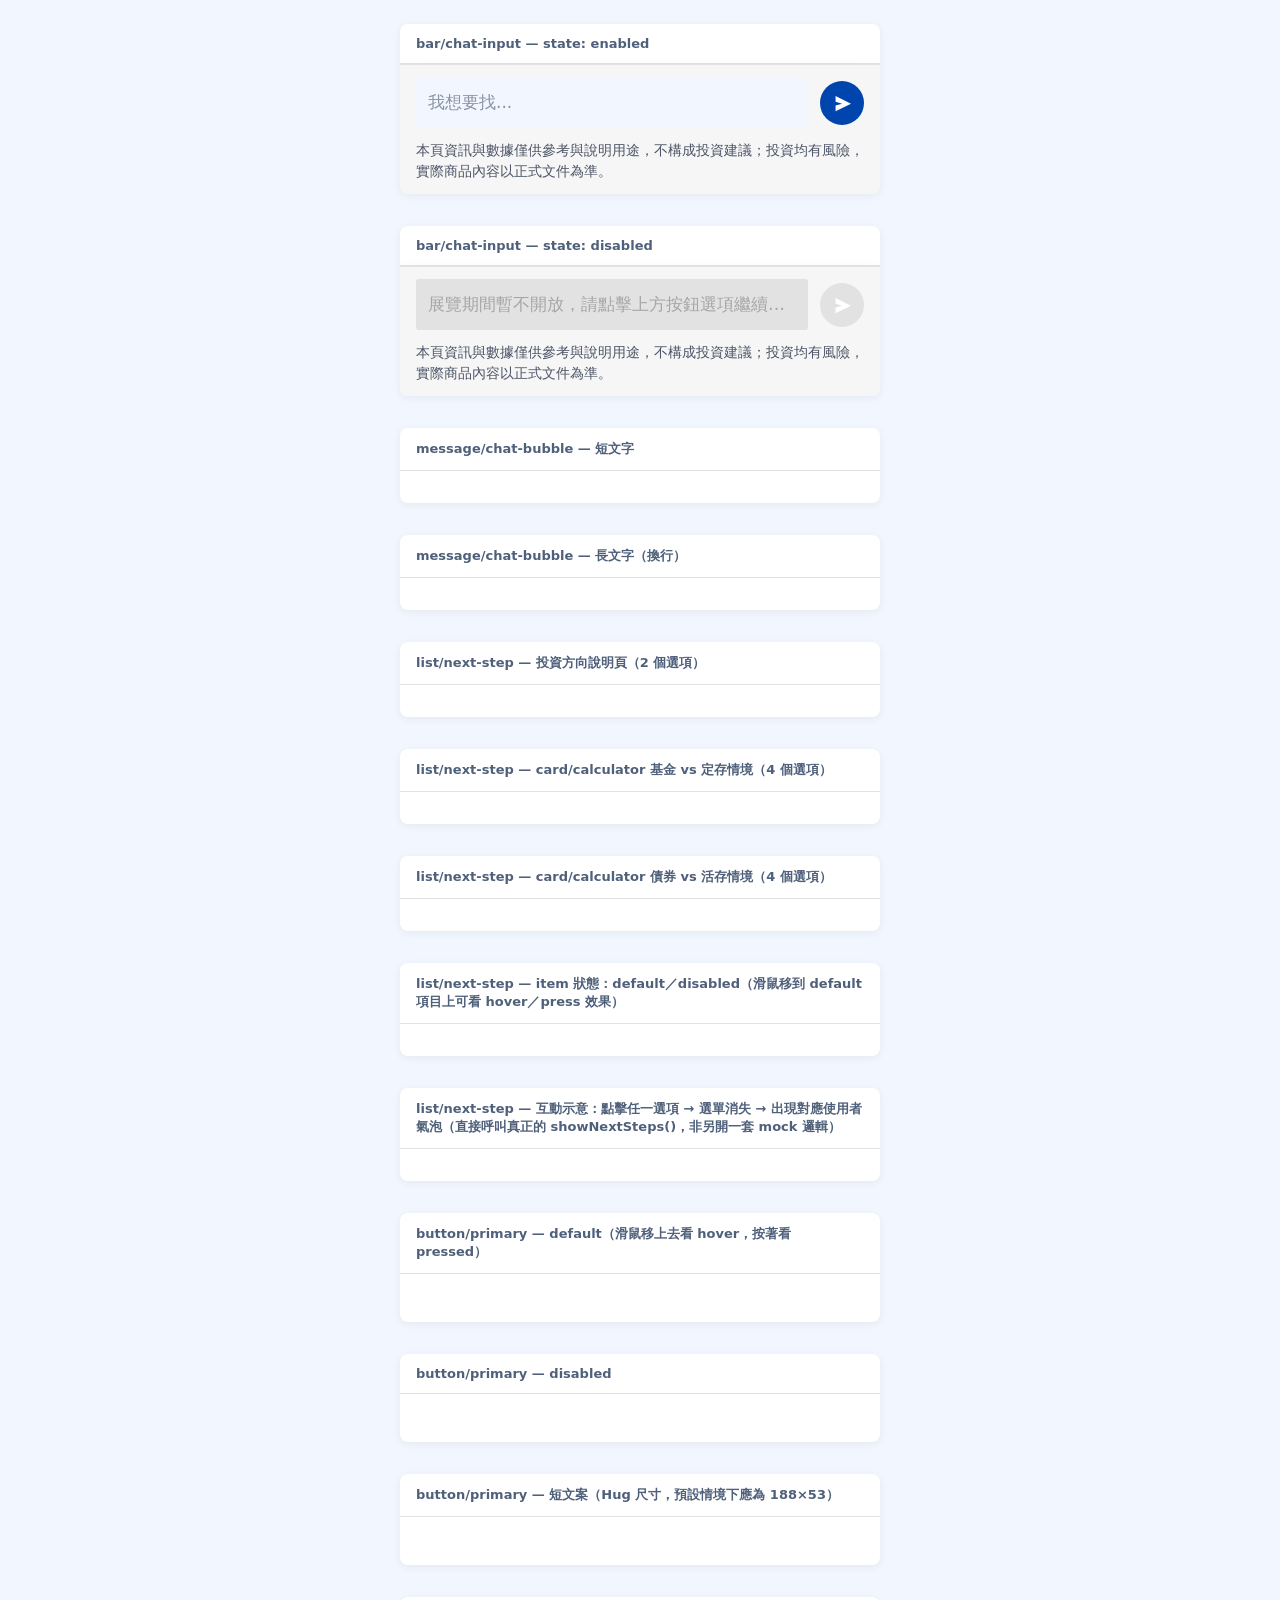
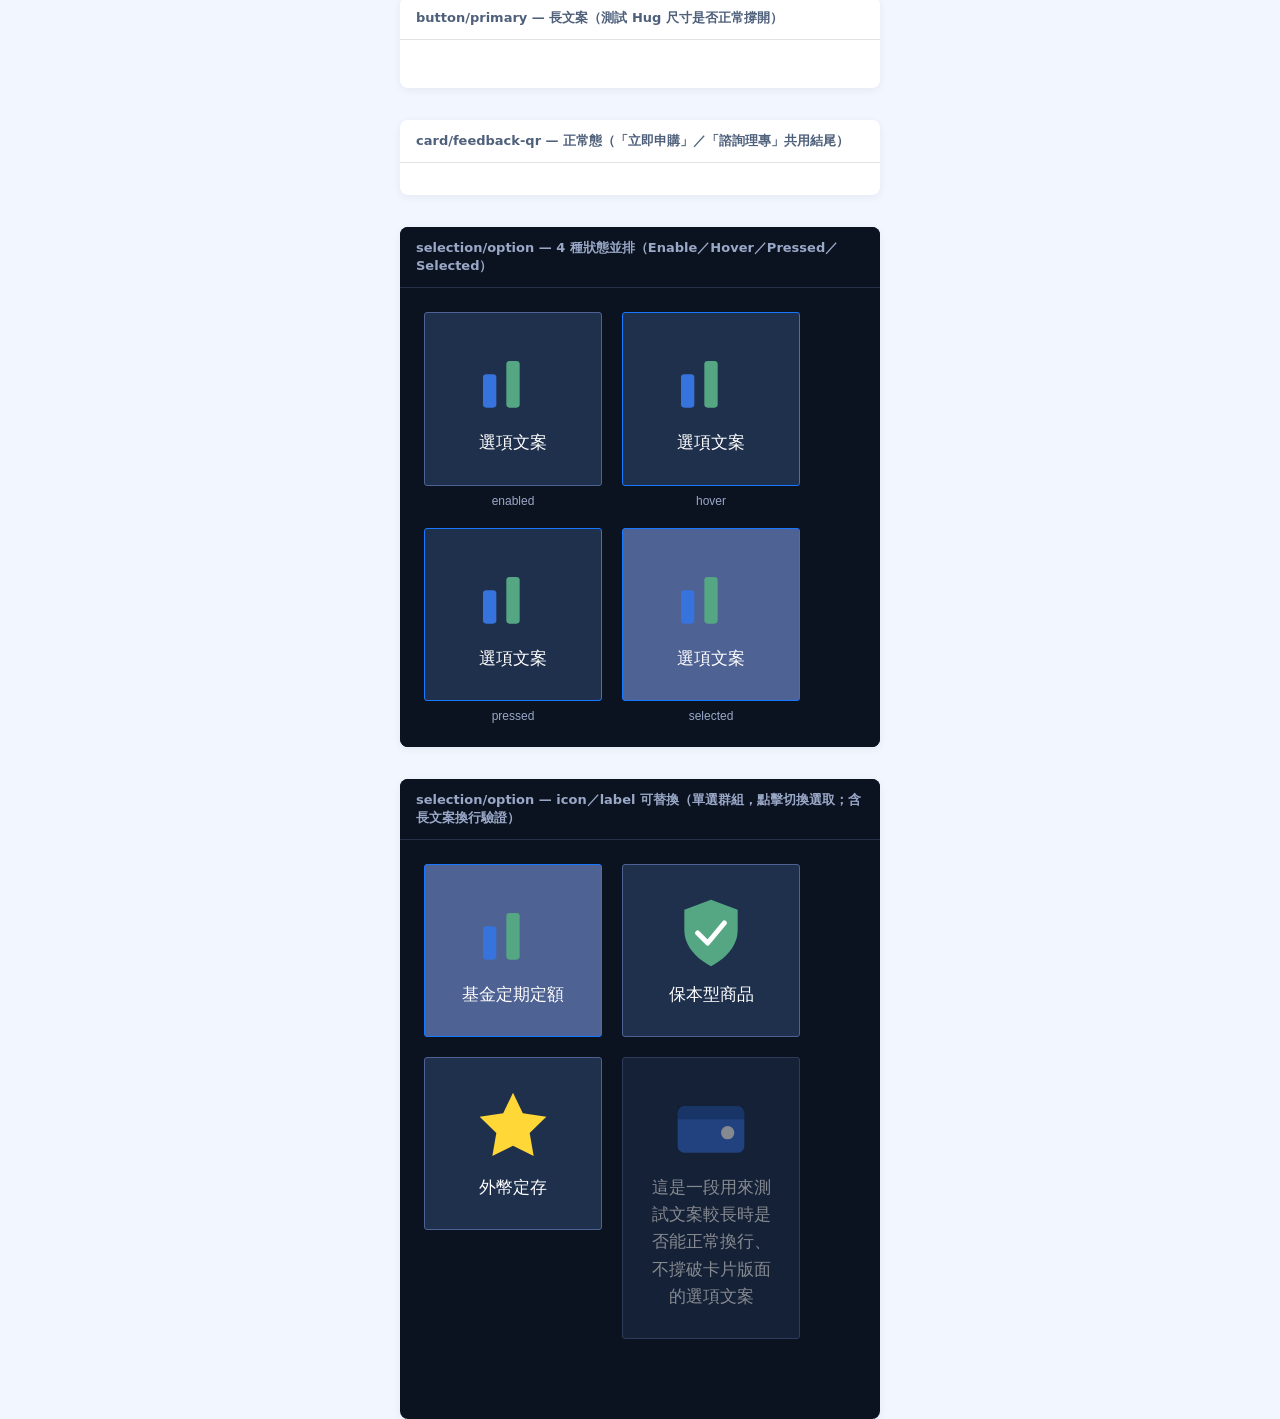
==== commit f67468af: "Component-Select/Option" ====
--- a/component-library-demo.html
+++ b/component-library-demo.html
@@ -4,6 +4,16 @@
 <meta charset="UTF-8">
 <meta name="viewport" content="width=device-width, initial-scale=1.0">
 <title>元件庫預覽 — Component Library</title>
+<!-- 這個獨立預覽頁原本沒有引入 css/tokens/ 下的 design token 檔案（跟 index.html 的
+     <link> 清單不一致），導致頁面上所有元件的顏色／間距／圓角／字級 token 全部無法解析、
+     視覺上都是預設值（背景透明、padding 0、圓角 0）。這裡補上跟 index.html 一致的引入順序，
+     不是這次新增 selection/option 才需要的東西，而是讓這個既有預覽頁本身能正確顯示所有既有
+     元件的必要修正。 -->
+<link rel="stylesheet" href="css/tokens/colors.css">
+<link rel="stylesheet" href="css/tokens/radius-tokens.css">
+<link rel="stylesheet" href="css/tokens/shadow.css">
+<link rel="stylesheet" href="css/tokens/spacing.css">
+<link rel="stylesheet" href="css/tokens/kgi-typography-tokens.css">
 <link rel="stylesheet" href="css/style.css">
 <link rel="stylesheet" href="css/component-library.css">
 <style>
@@ -13,6 +23,16 @@
     box-shadow:0 2px 10px rgba(0,0,0,.06)}
   .demo-label{padding:12px 16px;font-size:13px;font-weight:700;color:#4f607b;border-bottom:1px solid #e2e2e2}
   .demo-log{max-width:480px;margin:0 auto 32px;font-size:13px;color:#4f607b;white-space:pre-wrap}
+
+  /* selection/option 四態並排展示：Hover 沒有真正的滑鼠移入事件可以強制觸發，這裡借用跟元件本身
+     .selopt:hover 完全相同的規則（border-color 換成 Container/General/Active-Primary），只差在
+     用一個 demo 專用 class 掛死，讓畫面不需要真的 hover 就能看到四態並排；Pressed／Selected
+     兩態則直接重用元件自己真正的狀態 class（.is-pressed／.is-selected，見 component-library.js
+     setSelected()／setPressed()），不是另外造的假態，跟實際互動時的視覺完全一致。 */
+  .selopt.demo-force-hover{border-color:var(--color-container-general-active-primary)}
+  .selopt-demo-row{display:flex;flex-wrap:wrap;gap:20px;padding:24px;background:#0b1220}
+  .selopt-demo-cell{display:flex;flex-direction:column;align-items:center;gap:8px}
+  .selopt-demo-caption{font-size:12px;color:#9aa8c7;font-family:sans-serif}
 </style>
 </head>
 <body>
@@ -81,6 +101,18 @@
   <div class="demo-section">
     <div class="demo-label">card/feedback-qr — 正常態（「立即申購」／「諮詢理專」共用結尾）</div>
     <div id="screen-fbqr" class="chat" style="padding:16px"></div>
+  </div>
+
+  <!-- selection/option（Figma node 370:3005）：暗色主題為預設，這裡強制掛 data-theme="dark"
+       讓 css/tokens 走跟 index.html 一致的 Dark Mode 色票，不是走本頁其餘元件示範用的淺色背景 -->
+  <div class="demo-section" data-theme="dark" style="background:#0b1220">
+    <div class="demo-label" style="background:#0b1220;color:#9aa8c7;border-bottom-color:#26314a">selection/option — 4 種狀態並排（Enable／Hover／Pressed／Selected）</div>
+    <div id="selopt-demo-states" class="selopt-demo-row"></div>
+  </div>
+  <div class="demo-section" data-theme="dark" style="background:#0b1220">
+    <div class="demo-label" style="background:#0b1220;color:#9aa8c7;border-bottom-color:#26314a">selection/option — icon／label 可替換（單選群組，點擊切換選取；含長文案換行驗證）</div>
+    <div id="selopt-demo-group" class="selopt-demo-row" style="flex-direction:column;align-items:flex-start"></div>
+    <div class="demo-log" id="selopt-log" style="max-width:none;padding:0 24px 24px;color:#9aa8c7"></div>
   </div>
 
   <!-- down() 內部固定找 #screen 當捲動容器，這裡不需要真的捲動，放一個隱藏節點避免報錯 -->
@@ -158,5 +190,47 @@
     chatBox=document.getElementById('screen-fbqr');
     renderComponent('card/feedback-qr',{onRestart:()=>{log.textContent='card/feedback-qr：再體驗一次 clicked';}});
   </script>
+  <script>
+    /* selection/option 的示範刻意放在獨立的 <script> 標籤，不接在上面那段後面：
+       上面 message/chat-bubble 那段呼叫會丟出「currentTurnEl is not defined」
+       （engine.js appendToChat() 依賴的 currentTurnEl 只有跑過完整 newTurn()／resetAll()
+       流程才會設定，這個獨立 demo 頁沒有跑那套初始化），例外會中斷同一個 <script> 標籤
+       後面所有敘述，導致 list/next-step、button/primary、card/feedback-qr 這幾段示範
+       其實也從來沒有真的執行過（此為既有 bug，跟這裡新增的 selection/option 無關，
+       不在這次任務範圍內修正）。獨立開一個 <script> 標籤可以不受那個例外影響。
+       示範用幾何圖形 icon（非 Figma 原始錢袋圖示），純粹用來證明 icon 可以透過 props
+       自由替換、換了之後排版（80x80 容器置中）不會跑版 */
+    const SELOPT_ICON_FUND=`<svg viewBox="0 0 48 48" fill="none" xmlns="http://www.w3.org/2000/svg"><rect x="6" y="20" width="8" height="20" rx="2" fill="var(--color-chart-blue-2nd)"/><rect x="20" y="12" width="8" height="28" rx="2" fill="var(--color-chart-teal-2nd)"/><rect x="34" y="6" width="8" height="34" rx="2" fill="var(--color-chart-orange-400)"/></svg>`;
+    const SELOPT_ICON_SHIELD=`<svg viewBox="0 0 48 48" fill="none" xmlns="http://www.w3.org/2000/svg"><path d="M24 4l16 6v12c0 10-7 17-16 22-9-5-16-12-16-22V10z" fill="var(--color-chart-teal-2nd)"/><path d="M16 24l6 6 10-12" stroke="#fff" stroke-width="3" stroke-linecap="round" stroke-linejoin="round" fill="none"/></svg>`;
+    const SELOPT_ICON_STAR=`<svg viewBox="0 0 48 48" fill="none" xmlns="http://www.w3.org/2000/svg"><path d="M24 4l5.9 12.4L44 18.5l-10 9.7 2.4 13.8L24 35.8 11.6 42l2.4-13.8-10-9.7 14.1-2.1z" fill="var(--color-yellow-400)"/></svg>`;
+    const SELOPT_ICON_WALLET=`<svg viewBox="0 0 48 48" fill="none" xmlns="http://www.w3.org/2000/svg"><rect x="4" y="12" width="40" height="28" rx="4" fill="var(--color-chart-blue-2nd)"/><rect x="4" y="12" width="40" height="8" fill="var(--color-navy-500)" opacity=".3"/><circle cx="34" cy="28" r="4" fill="#fff"/></svg>`;
+
+    /* 4 態並排：Hover／Pressed／Selected 直接強制掛上元件真正的狀態 class（demo-force-hover
+       僅是借用跟 .selopt:hover 相同的 CSS 規則，Pressed／Selected 則是元件本身的 is-pressed／
+       is-selected class），不用手動移滑鼠或按著不放，一次看到四態的真實視覺 */
+    const soptStates=[['enabled',false],['hover',false],['pressed',false],['selected',true]];
+    const soptStatesRow=document.getElementById('selopt-demo-states');
+    soptStates.forEach(([name,isSelected])=>{
+      const cell=document.createElement('div');cell.className='selopt-demo-cell';
+      const card=renderComponent('selection/option',SELOPT_ICON_FUND,'選項文案',{selected:isSelected,onSelect:()=>{}});
+      if(name==='hover')card.classList.add('demo-force-hover');
+      if(name==='pressed')card.classList.add('is-pressed');
+      const caption=document.createElement('div');caption.className='selopt-demo-caption';caption.textContent=name;
+      cell.appendChild(card);cell.appendChild(caption);
+      soptStatesRow.appendChild(cell);
+    });
+
+    /* icon／label 可替換：同一組單選（radiogroup）群組換上不同 icon 與長短不一的文案，
+       最後一項刻意用長文案驗證換行不會撐壞卡片版面 */
+    const soptLog=document.getElementById('selopt-log');
+    document.getElementById('selopt-demo-group').appendChild(
+      renderComponent('selection/option-group',[
+        {icon:SELOPT_ICON_FUND,label:'基金定期定額',selected:true,onSelect:i=>{soptLog.textContent='選取：'+i.label;}},
+        {icon:SELOPT_ICON_SHIELD,label:'保本型商品',onSelect:i=>{soptLog.textContent='選取：'+i.label;}},
+        {icon:SELOPT_ICON_STAR,label:'外幣定存',onSelect:i=>{soptLog.textContent='選取：'+i.label;}},
+        {icon:SELOPT_ICON_WALLET,label:'這是一段用來測試文案較長時是否能正常換行、不撐破卡片版面的選項文案',disabled:true,onSelect:i=>{soptLog.textContent='選取：'+i.label;}}
+      ],{direction:'row',ariaLabel:'投資商品類型選擇'})
+    );
+  </script>
 </body>
 </html>
--- a/css/tokens/colors.css
+++ b/css/tokens/colors.css
@@ -0,0 +1,464 @@
+/**
+ * MDS_Foundation — Color Design Tokens
+ * 更新時間：2026-07-27
+ * 來源：Figma Variables 匯出（Light Mode.tokens.json / Dark Mode.tokens.json）
+ * 命名規則：沿用 Figma Variable 命名，slug 化為 kebab-case
+ * 架構：Base Palette（原始色票）→ Semantic Tokens（Surface / Content / Container / Chart，逐層引用 Base）
+ * 切換模式：預設 Light Mode 寫在 :root；Dark Mode 對應值完整列在 [data-theme="dark"]（與 Light 相同者會加註記）
+ *
+ * 狀態色規則：
+ *   - Hover：不建立獨立色票，由容器/文字色的原始色值以 HSB Brightness 運算得出。
+ *     運算邏輯為 JS/TS 函式（getHoverColor），獨立放在同目錄的 color-state-utils.ts，
+ *     與本檔一起視為「Color 規範」的一組配套檔案。
+ *   - Disabled：容器色與文字色統一使用 Content/General/Disabled 與 Container/General/Disabled。
+ *
+ * Chart 色規則：
+ *   - 使用範圍：各式圖表佔比色（圓餅圖、長條圖等）。
+ *   - 色票依照顯示排序，成組使用配對顏色（1st → 6th 依序疊加使用）。
+ *   - Overview（總覽）用色：使用 color-chart-overview 1st~8th。
+ */
+
+/* ======================================================================
+   PART 1 · BASE PALETTE 原始色票（Light / Dark 兩檔數值完全一致，共用）
+   ====================================================================== */
+:root {
+
+  /* ---- Navy ---- */
+  --color-navy-0: #E5E8ED;
+  --color-navy-100: #D0D6DE;
+  --color-navy-100d: #BEC6D3;
+  --color-navy-200: #8994A5;
+  --color-navy-300: #5F6980;
+  --color-navy-200d: #98A4B7;
+  --color-navy-400: #4C5466;
+  --color-navy-400d: #272D3D;
+  --color-navy-500: #041C43;
+  --color-navy-500d: #15202B;
+  --color-navy-600d: #030616;
+  --color-navy-600d-75: #030616;
+
+  /* ---- Grey ---- */
+  --color-grey-0: #FFFFFF;
+  --color-grey-0-80: #FFFFFF;
+  --color-grey-0-30: #FFFFFF;
+  --color-grey-100: #F6F6F6;
+  --color-grey-200: #E2E2E2;
+  --color-grey-400: #A6A6A6;
+  --color-grey-500: #808080;
+  --color-grey-600: #626364;
+  --color-grey-600d: #313845;
+  --color-grey-700: #434343;
+  --color-grey-700d: #393B3C;
+
+  /* ---- Sky Blue ---- */
+  --color-sky-blue-0: #F2F6FF;
+  --color-sky-blue-0-75: #F2F6FF;
+  --color-sky-blue-100: #E5F1FC;
+  --color-sky-blue-200: #CAE4FD;
+  --color-sky-blue-300: #96C8FA;
+  --color-sky-blue-400: #4E97FF;
+  --color-sky-blue-500: #3773DC;
+  --color-sky-blue-600: #0044AD;
+
+  /* ---- Blue ---- */
+  --color-blue-0: #DCEAFF;
+  --color-blue-100: #B8CCE4;
+  --color-blue-200d: #729FEF;
+  --color-blue-300d: #1877FF;
+  --color-blue-500: #04327A;
+  --color-blue-600: #1F304D;
+  --color-blue-600-80: #1F304D;
+
+  /* ---- Orange ---- */
+  --color-orange-0: #FEF8F1;
+  --color-orange-100: #FFDEAE;
+  --color-orange-300: #FFBB8B;
+  --color-orange-400: #FF833E;
+  --color-orange-500: #FF4400;
+  --color-orange-600: #E74622;
+  --color-orange-700: #B55221;
+
+  /* ---- Indigo ---- */
+  --color-indigo-0: #E5E9F6;
+  --color-indigo-100: #CCD9EF;
+  --color-indigo-200: #8CA2DB;
+  --color-indigo-300: #5C7BCA;
+  --color-indigo-400: #3555C8;
+  --color-indigo-400d: #688FF3;
+  --color-indigo-500: #2130B1;
+  --color-indigo-600: #020069;
+  --color-indigo-700d: #4F6294;
+  --color-indigo-700d-50: #4F6294;
+
+  /* ---- Red ---- */
+  --color-red-0: #FBEDE7;
+  --color-red-100: #F6D4C5;
+  --color-red-200: #FAAE97;
+  --color-red-300: #E57C5C;
+  --color-red-400: #DD4F2C;
+  --color-red-300d: #FF7461;
+  --color-red-500: #D42300;
+  --color-red-500d: #EE2626;
+  --color-red-600: #B01700;
+  --color-red-600d: #BD0000;
+  --color-red-700: #8D0E00;
+
+  /* ---- Green ---- */
+  --color-green-0: #EDF9EC;
+  --color-green-100: #D0F0D3;
+  --color-green-200: #A4E1AC;
+  --color-green-300: #7DD189;
+  --color-green-400: #5AC26B;
+  --color-green-500: #29A840;
+  --color-green-500d: #2EC44B;
+  --color-green-600: #309543;
+  --color-green-700: #09751C;
+
+  /* ---- Teal ---- */
+  --color-teal-0: #F3FAF6;
+  --color-teal-100: #DDF4E8;
+  --color-teal-200: #BCE9D3;
+  --color-teal-300: #9EDEC0;
+  --color-teal-400d: #6AE6AC;
+  --color-teal-500: #68C89E;
+  --color-teal-600: #55A784;
+  --color-teal-700: #378566;
+  --color-teal-800: #316450;
+  --color-teal-900: #204336;
+
+  /* ---- Yellow ---- */
+  --color-yellow-0: #FFF7E1;
+  --color-yellow-100: #FFFACD;
+  --color-yellow-200: #FFF29B;
+  --color-yellow-300: #FFE669;
+  --color-yellow-400: #FFD737;
+  --color-yellow-500: #FFC505;
+  --color-yellow-600: #D59902;
+  --color-yellow-700: #AA7200;
+}
+
+/* ======================================================================
+   PART 2 · SEMANTIC TOKENS — Light Mode（預設值，寫在 :root）
+   ====================================================================== */
+:root {
+
+  /* ============ Surface 背景色 ============ */
+
+  /* -- Surface / Surface -- */
+  /* 主要背景 */
+  --color-surface-white: var(--color-grey-0);
+  /* 次要背景、網頁 Footer */
+  --color-surface-grey: var(--color-grey-100);
+  /* 次要背景 */
+  --color-surface-yellow: var(--color-orange-0);
+  /* 主要背景 */
+  --color-surface-blue: var(--color-sky-blue-0);
+  /* 遮罩背景(透明度 50%) */
+  --color-surface-blue-75: var(--color-sky-blue-0-75);
+
+  /* ============ Content 文字/圖示色 ============ */
+
+  /* -- Content / General -- */
+  /* 主標、主要文字 */
+  --color-content-general-primary: var(--color-navy-500);
+  /* 副標、次要文字 */
+  --color-content-general-secondary: var(--color-navy-400);
+  /* Placeholder */
+  --color-content-general-tertiary: var(--color-navy-200);
+  /* Text Button、文字型 Tab */
+  --color-content-general-active: var(--color-sky-blue-600);
+  /* 膠囊型按鈕內文字、膠囊型 Tab 被選中文字 */
+  --color-content-general-active-button-capsule: var(--color-sky-blue-600);
+  /* 複合型篩選被選中文字 */
+  --color-content-general-active-multi-filter: var(--color-sky-blue-600);
+  /* 條件展開篩選器被選中文字（僅限於單一篩選條件時使用） */
+  --color-content-general-active-single-filter: var(--color-sky-blue-600);
+  /* 深色容器內文字 */
+  --color-content-general-light-active: var(--color-grey-0);
+  /* 一般使用 */
+  --color-content-general-disabled: var(--color-grey-400);
+
+  /* -- Content / Semantic -- */
+  /* 成功狀態文字 */
+  --color-content-semantic-positive: var(--color-green-500);
+  /* 警告狀態文字 */
+  --color-content-semantic-warning: var(--color-orange-500);
+  /* 錯誤狀態文字 */
+  --color-content-semantic-negative: var(--color-red-500);
+  /* 跌幅狀態文字 */
+  --color-content-semantic-descend: var(--color-green-600);
+  /* 漲幅狀態文字 */
+  --color-content-semantic-ascend: var(--color-red-400);
+  /* 持平狀態文字 */
+  --color-content-semantic-default: var(--color-navy-400);
+
+  /* -- Content / Tag -- */
+  /* 特別強調 */
+  --color-content-tag-highlight: var(--color-sky-blue-500);
+  /* 一般狀態一般狀態 */
+  --color-content-tag-default: var(--color-navy-400);
+  /* 警告狀態 */
+  --color-content-tag-warning: var(--color-orange-500);
+  /* 錯誤警示 */
+  --color-content-tag-error: var(--color-red-500);
+  /* 成功狀態 */
+  --color-content-tag-success: var(--color-green-500);
+
+  /* ============ Container 容器色 ============ */
+
+  /* -- Container / General -- */
+  /* 主要按鈕 */
+  --color-container-general-active-primary: var(--color-sky-blue-600);
+  /* 膠囊型按鈕、次級資訊元件 */
+  --color-container-general-active-secondary: var(--color-blue-0);
+  /* 官網主要按鈕用色 */
+  --color-container-general-active-corporate: var(--color-blue-500);
+  /* 分隔內容線段、輸入型欄位底線 */
+  --color-container-general-divider: var(--color-grey-200);
+  /* 複合型篩選器、膠囊型 Tab（用於「未選擇」的項目） */
+  --color-container-general-filter-active-blue: var(--color-blue-0);
+  /* 禁用狀態（用於按鈕、輸入型欄位底線） */
+  --color-container-general-disabled: var(--color-grey-200);
+  /* 膠囊型 Tab（用於「已選擇」的項目） */
+  --color-container-general-light-active: var(--color-grey-0);
+  /* 條件展開篩選器「未選擇」之背景（僅限於單一篩選條件時使用） */
+  --color-container-general-filter-inactive-white: var(--color-grey-0);
+  /* 進階篩選條件（用於「未選擇」之選項，僅限用於白背景上） */
+  --color-container-general-filter-inactive-grey: var(--color-grey-100);
+  /* 深色底卡片用選擇器 (例如：Account Picker) */
+  --color-container-general-picker-bg-30: var(--color-grey-0-30);
+  /* 深色底卡片用選擇器 (例如：Account Picker) */
+  --color-container-general-btn-bg-80: var(--color-grey-0-80);
+  /* 第三層使用元件（例如：卡片展開按鈕）、進階篩選條件 & 條件展開篩選器「已選擇」之背景（僅限於單一篩選條件時使用） */
+  --color-container-general-light-active-blue: var(--color-blue-0);
+  /* 選項被選擇的背景底掃色（例如：Action Sheet 複選選項） */
+  --color-container-general-default-tab-blue: var(--color-sky-blue-0);
+  /* 用於特別標註錯誤、警示相關訊息的區塊底部顏色（例如：維持率不足） */
+  --color-container-general-light-active-red: var(--color-red-0);
+
+  /* -- Container / Semantic -- */
+  /* 成功狀態元件、類別標籤 */
+  --color-container-semantic-positive: var(--color-green-500);
+  /* 警告/特殊提示用元件、類別標籤 */
+  --color-container-semantic-warning: var(--color-orange-500);
+  /* 失敗用元件、類別標籤 */
+  --color-container-semantic-negative: var(--color-red-500);
+  /* 漲幅用元件、類別標籤 */
+  --color-container-semantic-ascend: var(--color-red-400);
+  /* 一般說明用元件、類別標籤 */
+  --color-container-semantic-default: var(--color-navy-400);
+  /* 跌幅用元件、類別標籤 */
+  --color-container-semantic-descend: var(--color-green-600);
+
+  /* -- Container / Card -- */
+  /* 一般卡片的背景用色 */
+  --color-container-card-white: var(--color-grey-0);
+  /* 一般卡片的背景用色 */
+  --color-container-card-blue: var(--color-sky-blue-0);
+  /* 一般卡片的背景用色 */
+  --color-container-card-yellow: var(--color-orange-0);
+  /* 一般卡片的背景用色 */
+  --color-container-card-grey: var(--color-grey-100);
+}
+
+/* ======================================================================
+   PART 3 · CHART TOKENS 圖表色 — Light Mode（預設值，寫在 :root）
+   每組 1st~6th 依顯示排序成對使用；Overview 為總覽主色（見檔頭規則說明）
+   ====================================================================== */
+:root {
+
+  /* -- Chart / Blue -- */
+  --color-chart-blue-1st: var(--color-sky-blue-600);
+  --color-chart-blue-2nd: var(--color-sky-blue-500);
+  --color-chart-blue-3rd: var(--color-sky-blue-400);
+  --color-chart-blue-4th: var(--color-sky-blue-300);
+  --color-chart-blue-5th: var(--color-sky-blue-200);
+  --color-chart-blue-6th: var(--color-navy-500);
+
+  /* -- Chart / Teal -- */
+  --color-chart-teal-1st: var(--color-teal-700);
+  --color-chart-teal-2nd: var(--color-teal-600);
+  --color-chart-teal-3rd: var(--color-teal-500);
+  --color-chart-teal-4th: var(--color-teal-300);
+  --color-chart-teal-5th: var(--color-teal-200);
+  --color-chart-teal-6th: var(--color-teal-900);
+
+  /* -- Chart / Oragne -- */
+  --color-chart-orange-1st: var(--color-orange-600);
+  --color-chart-orange-2nd: var(--color-orange-500);
+  --color-chart-orange-3rd: var(--color-orange-400);
+  --color-chart-orange-4th: var(--color-orange-300);
+  --color-chart-orange-5th: var(--color-orange-100);
+  --color-chart-orange-6th: var(--color-orange-700);
+
+  /* -- Chart / Yellow -- */
+  --color-chart-yellow-1st: var(--color-yellow-600);
+  --color-chart-yellow-2nd: var(--color-yellow-500);
+  --color-chart-yellow-3rd: var(--color-yellow-400);
+  --color-chart-yellow-4th: var(--color-yellow-300);
+  --color-chart-yellow-5th: var(--color-yellow-200);
+  --color-chart-yellow-6th: var(--color-yellow-700);
+
+  /* -- Chart / Green -- */
+  --color-chart-green-1st: var(--color-green-600);
+  --color-chart-green-2nd: var(--color-green-500);
+  --color-chart-green-3rd: var(--color-green-400);
+  --color-chart-green-4th: var(--color-green-300);
+  --color-chart-green-5th: var(--color-green-200);
+  --color-chart-green-6th: var(--color-green-700);
+
+  /* -- Chart / Red -- */
+  --color-chart-red-1st: var(--color-red-600);
+  --color-chart-red-2nd: var(--color-red-500);
+  --color-chart-red-3rd: var(--color-red-400);
+  --color-chart-red-4th: var(--color-red-300);
+  --color-chart-red-5th: var(--color-red-200);
+  --color-chart-red-6th: var(--color-red-700);
+
+  /* -- Chart / Navy -- */
+  --color-chart-navy-1st: var(--color-navy-400);
+  --color-chart-navy-2nd: var(--color-navy-300);
+  --color-chart-navy-3rd: var(--color-navy-200);
+  --color-chart-navy-4th: var(--color-navy-100d);
+  --color-chart-navy-5th: var(--color-navy-100);
+  --color-chart-navy-6th: var(--color-navy-500);
+
+  /* -- Chart / Indigo -- */
+  --color-chart-indigo-1st: var(--color-indigo-500);
+  --color-chart-indigo-2nd: var(--color-indigo-400);
+  --color-chart-indigo-3rd: var(--color-indigo-300);
+  --color-chart-indigo-4th: var(--color-indigo-200);
+  --color-chart-indigo-5th: var(--color-indigo-100);
+  --color-chart-indigo-6th: var(--color-indigo-600);
+
+  /* -- Chart / Overview -- */
+  --color-chart-overview-1st: var(--color-sky-blue-400);
+  --color-chart-overview-2nd: var(--color-orange-400);
+  --color-chart-overview-3rd: var(--color-teal-500);
+  --color-chart-overview-4th: var(--color-yellow-400);
+  --color-chart-overview-5th: var(--color-green-300);
+  --color-chart-overview-6th: var(--color-red-400);
+  --color-chart-overview-7th: var(--color-navy-200);
+  --color-chart-overview-8th: var(--color-indigo-300);
+}
+
+/* ======================================================================
+   PART 4 · SEMANTIC + CHART TOKENS — Dark Mode 對應值
+   用法：在根節點加 [data-theme="dark"]（例如 <html data-theme="dark">）
+   完整列出所有 token 對應的 Dark Mode 色票；標註「與 Light Mode 相同」者代表兩模式共用同一色票
+   ====================================================================== */
+[data-theme="dark"] {
+
+  /* ============ Surface 背景色 ============ */
+  --color-surface-white: var(--color-navy-600d);
+  --color-surface-grey: var(--color-blue-600);
+  --color-surface-yellow: var(--color-blue-600);
+  --color-surface-blue: var(--color-navy-600d);
+  --color-surface-blue-75: var(--color-navy-600d-75);
+
+  /* ============ Content 文字/圖示色 ============ */
+  --color-content-general-primary: var(--color-grey-0);
+  --color-content-general-secondary: var(--color-navy-100);
+  --color-content-general-tertiary: var(--color-navy-200d);
+  --color-content-general-active: var(--color-sky-blue-400);
+  --color-content-general-active-button-capsule: var(--color-grey-0);
+  --color-content-general-active-multi-filter: var(--color-sky-blue-400);
+  --color-content-general-active-single-filter: var(--color-grey-0);
+  --color-content-general-light-active: var(--color-grey-0);  /* 與 Light Mode 相同 */
+  --color-content-general-disabled: var(--color-navy-300);
+  --color-content-semantic-positive: var(--color-green-500d);
+  --color-content-semantic-warning: var(--color-orange-500);  /* 與 Light Mode 相同 */
+  --color-content-semantic-negative: var(--color-red-500d);
+  --color-content-semantic-descend: var(--color-green-500d);
+  --color-content-semantic-ascend: var(--color-red-500d);
+  --color-content-semantic-default: var(--color-navy-100);
+  --color-content-tag-highlight: var(--color-sky-blue-400);
+  --color-content-tag-default: var(--color-navy-100);
+  --color-content-tag-warning: var(--color-orange-500);  /* 與 Light Mode 相同 */
+  --color-content-tag-error: var(--color-red-500d);
+  --color-content-tag-success: var(--color-green-500d);
+
+  /* ============ Container 容器色 ============ */
+  --color-container-general-active-primary: var(--color-blue-300d);
+  --color-container-general-active-secondary: var(--color-blue-300d);
+  --color-container-general-active-corporate: var(--color-sky-blue-500);
+  --color-container-general-divider: var(--color-indigo-700d);
+  --color-container-general-filter-active-blue: var(--color-blue-600);
+  --color-container-general-disabled: var(--color-grey-600d);
+  --color-container-general-light-active: var(--color-indigo-700d);
+  --color-container-general-filter-inactive-white: var(--color-blue-600);
+  --color-container-general-filter-inactive-grey: var(--color-indigo-700d-50);
+  --color-container-general-picker-bg-30: var(--color-grey-0-30);  /* 與 Light Mode 相同 */
+  --color-container-general-btn-bg-80: var(--color-blue-600-80);
+  --color-container-general-light-active-blue: var(--color-indigo-700d);
+  --color-container-general-default-tab-blue: var(--color-indigo-700d-50);
+  --color-container-general-light-active-red: var(--color-red-0);  /* 與 Light Mode 相同 */
+  --color-container-semantic-positive: var(--color-green-500);  /* 與 Light Mode 相同 */
+  --color-container-semantic-warning: var(--color-orange-500);  /* 與 Light Mode 相同 */
+  --color-container-semantic-negative: var(--color-red-500);  /* 與 Light Mode 相同 */
+  --color-container-semantic-ascend: var(--color-red-500);
+  --color-container-semantic-default: var(--color-navy-100d);
+  --color-container-semantic-descend: var(--color-green-500);
+  --color-container-card-white: var(--color-blue-600);
+  --color-container-card-blue: var(--color-blue-600);
+  --color-container-card-yellow: var(--color-blue-600);
+  --color-container-card-grey: var(--color-blue-600);
+
+  /* ============ Chart 圖表色 ============ */
+  --color-chart-blue-1st: var(--color-blue-300d);
+  --color-chart-blue-2nd: var(--color-sky-blue-500);  /* 與 Light Mode 相同 */
+  --color-chart-blue-3rd: var(--color-sky-blue-400);  /* 與 Light Mode 相同 */
+  --color-chart-blue-4th: var(--color-sky-blue-300);  /* 與 Light Mode 相同 */
+  --color-chart-blue-5th: var(--color-sky-blue-200);  /* 與 Light Mode 相同 */
+  --color-chart-blue-6th: var(--color-sky-blue-100);
+  --color-chart-teal-1st: var(--color-teal-700);  /* 與 Light Mode 相同 */
+  --color-chart-teal-2nd: var(--color-teal-600);  /* 與 Light Mode 相同 */
+  --color-chart-teal-3rd: var(--color-teal-500);  /* 與 Light Mode 相同 */
+  --color-chart-teal-4th: var(--color-teal-300);  /* 與 Light Mode 相同 */
+  --color-chart-teal-5th: var(--color-teal-200);  /* 與 Light Mode 相同 */
+  --color-chart-teal-6th: var(--color-teal-100);
+  --color-chart-orange-1st: var(--color-red-500d);
+  --color-chart-orange-2nd: var(--color-orange-500);  /* 與 Light Mode 相同 */
+  --color-chart-orange-3rd: var(--color-orange-400);  /* 與 Light Mode 相同 */
+  --color-chart-orange-4th: var(--color-orange-300);  /* 與 Light Mode 相同 */
+  --color-chart-orange-5th: var(--color-orange-100);  /* 與 Light Mode 相同 */
+  --color-chart-orange-6th: var(--color-orange-0);
+  --color-chart-yellow-1st: var(--color-yellow-600);  /* 與 Light Mode 相同 */
+  --color-chart-yellow-2nd: var(--color-yellow-500);  /* 與 Light Mode 相同 */
+  --color-chart-yellow-3rd: var(--color-yellow-400);  /* 與 Light Mode 相同 */
+  --color-chart-yellow-4th: var(--color-yellow-300);  /* 與 Light Mode 相同 */
+  --color-chart-yellow-5th: var(--color-yellow-200);  /* 與 Light Mode 相同 */
+  --color-chart-yellow-6th: var(--color-yellow-100);
+  --color-chart-green-1st: var(--color-green-600);  /* 與 Light Mode 相同 */
+  --color-chart-green-2nd: var(--color-green-500);  /* 與 Light Mode 相同 */
+  --color-chart-green-3rd: var(--color-green-400);  /* 與 Light Mode 相同 */
+  --color-chart-green-4th: var(--color-green-300);  /* 與 Light Mode 相同 */
+  --color-chart-green-5th: var(--color-green-200);  /* 與 Light Mode 相同 */
+  --color-chart-green-6th: var(--color-green-100);
+  --color-chart-red-1st: var(--color-red-600);  /* 與 Light Mode 相同 */
+  --color-chart-red-2nd: var(--color-red-500);  /* 與 Light Mode 相同 */
+  --color-chart-red-3rd: var(--color-red-400);  /* 與 Light Mode 相同 */
+  --color-chart-red-4th: var(--color-red-300);  /* 與 Light Mode 相同 */
+  --color-chart-red-5th: var(--color-red-200);  /* 與 Light Mode 相同 */
+  --color-chart-red-6th: var(--color-red-100);
+  --color-chart-navy-1st: var(--color-navy-300);
+  --color-chart-navy-2nd: var(--color-navy-200);
+  --color-chart-navy-3rd: var(--color-navy-100d);
+  --color-chart-navy-4th: var(--color-navy-100);
+  --color-chart-navy-5th: var(--color-navy-0);
+  --color-chart-navy-6th: var(--color-grey-0);
+  --color-chart-indigo-1st: var(--color-indigo-400d);
+  --color-chart-indigo-2nd: var(--color-sky-blue-400);
+  --color-chart-indigo-3rd: var(--color-indigo-300);  /* 與 Light Mode 相同 */
+  --color-chart-indigo-4th: var(--color-indigo-200);  /* 與 Light Mode 相同 */
+  --color-chart-indigo-5th: var(--color-indigo-100);  /* 與 Light Mode 相同 */
+  --color-chart-indigo-6th: var(--color-indigo-0);
+  --color-chart-overview-1st: var(--color-sky-blue-400);  /* 與 Light Mode 相同 */
+  --color-chart-overview-2nd: var(--color-orange-400);  /* 與 Light Mode 相同 */
+  --color-chart-overview-3rd: var(--color-teal-500);  /* 與 Light Mode 相同 */
+  --color-chart-overview-4th: var(--color-yellow-300);
+  --color-chart-overview-5th: var(--color-green-300);  /* 與 Light Mode 相同 */
+  --color-chart-overview-6th: var(--color-red-400);  /* 與 Light Mode 相同 */
+  --color-chart-overview-7th: var(--color-navy-100d);
+  --color-chart-overview-8th: var(--color-indigo-300);  /* 與 Light Mode 相同 */
+}
--- a/css/tokens/radius-tokens.css
+++ b/css/tokens/radius-tokens.css
@@ -0,0 +1,22 @@
+/**
+ * KGI Design System — Radius Tokens
+ * 來源: Figma 變數集合「Default」(取自 Default.tokens.json)
+ * 最後同步: 2026-07-27
+ */
+
+:root {
+  /* 0px — 直角，無圓角 */
+  --radius-none: 0px; /* Figma: "0", VariableID:15698:2845 */
+
+  /* 1px — 用於小版 Tag */
+  --radius-xs: 1px; /* Figma: "1", VariableID:15698:2846 */
+
+  /* 3px — 用於 Selection Chip */
+  --radius-small: 3px; /* Figma: "3", VariableID:15698:2847 */
+
+  /* 6px — 用於卡片 */
+  --radius-medium: 6px; /* Figma: "6", VariableID:15698:2848 */
+
+  /* 100px — 用於囊型狀的按鈕/選擇器/Tag、Search Bar（膠囊/pill shape） */
+  --radius-full: 100px; /* Figma: "100", VariableID:15698:2849 */
+}
--- a/css/tokens/shadow.css
+++ b/css/tokens/shadow.css
@@ -0,0 +1,28 @@
+/**
+ * Shadow / Elevation Design Tokens
+ * 來源：Figma Shadow effect styles（light / basic / popover）
+ * 對應文件：Shadow_陰影規範.md
+ *
+ * 核心原則：陰影大小反映高度（Elevation）。
+ * 表面越高，blur radius / offset-y / 不透明度越大；表面越低，數值越小。
+ * light → basic → popover 為由低至高的三個層級，數值同步遞增。
+ *
+ * 草擬版，尚未經設計負責人審核，正式採用前請與 Figma 元件庫最新版本核對。
+ */
+
+:root {
+  /* Light — 最低層級。用於未選取 / 停用狀態等極輕微的區隔，不作為互動強調。 */
+  --shadow-light: 0px 1px 8px 0px #0044ad05;
+
+  /* Basic — 基礎層級。用於 Card、List、Sheet、Banner 等內容容器，最常用的層級。 */
+  --shadow-basic: 0px 2px 12px 0px #0044ad0a;
+
+  /* PopOver — 最高層級。用於 Dialog、Dropdown、Floating Button 等需聚焦的浮動元件。 */
+  --shadow-popover: 0px 4px 16px 0px #0044ad14;
+}
+
+/* 使用範例
+.card            { box-shadow: var(--shadow-basic); }
+.dialog          { box-shadow: var(--shadow-popover); }
+.currency-select--unselected { box-shadow: var(--shadow-light); }
+*/
--- a/css/tokens/spacing.css
+++ b/css/tokens/spacing.css
@@ -0,0 +1,20 @@
+/**
+ * Spacing tokens
+ * Source: Default.tokens.json (Figma variable collection "Default")
+ */
+:root {
+  --spacing-0: 0px;
+  --spacing-2: 2px;
+  --spacing-4: 4px;
+  --spacing-8: 8px;
+  --spacing-12: 12px;
+  --spacing-16: 16px;
+  --spacing-20: 20px;
+  --spacing-24: 24px;
+  --spacing-28: 28px;
+  --spacing-32: 32px;
+  --spacing-40: 40px;
+  --spacing-48: 48px;
+  --spacing-60: 60px;
+  --spacing-80: 80px;
+}
--- a/css/tokens/kgi-typography-tokens.css
+++ b/css/tokens/kgi-typography-tokens.css
@@ -0,0 +1,1009 @@
+/**
+ * KGI MDS Foundation — Typography Design Tokens
+ * Source: Figma MDS_Foundation
+ *   標準字級 (standard):  node-id=15905-16334
+ *   標準/加大字級設定 (standard vs enlarged): node-id=16607-19617
+ *   已對照使用者提供的 Figma Tokens Plugin 匯出檔 (design-tokens.tokens.json) 校正
+ *   規範說明文件另見 kgi-typography-guideline.md
+ * Updated: 2026-07-27
+ *
+ * 結構 Structure: 依「字級角色」分組 (Display L/M/S、Headline、Title、
+ * Subtitle Bold/Regular、Body Bold/Regular、Caption),同一角色下依序列出
+ * Web / mWeb / iOS,並各自附上 TC / EN,方便跨平台比對同一角色的字級差異。
+ *
+ * 命名規則 Naming convention(完整規則與理由說明見 kgi-typography-guideline.md):
+ *   --kgi-font-{platform}-{level}-{lang}-{property}
+ *   platform: web | mweb | ios | auto
+ *   lang:     tc | en
+ *   property: family | size | size-rem | weight | line-height | letter-spacing
+ *
+ * 使用方式 Usage:
+ *   標準字級為預設值,寫在 :root。
+ *   加大字級 (KGI-大字級) 透過在 <html> 或最外層容器加上
+ *   data-kgi-text-scale="large" 屬性來覆寫對應的 CSS 變數,
+ *   不需要改動元件本身的 class 命名。
+ *
+ *   .headline-tc {
+ *     font-family: var(--kgi-font-auto-headline-tc-family);
+ *     font-size: var(--kgi-font-auto-headline-tc-size-rem);
+ *     font-weight: var(--kgi-font-auto-headline-tc-weight);
+ *     line-height: var(--kgi-font-auto-headline-tc-line-height);
+ *     letter-spacing: var(--kgi-font-auto-headline-tc-letter-spacing);
+ *   }
+ *   (Web/mWeb 用 --kgi-font-auto-*;若要強制指定單一平台,改用
+ *   --kgi-font-web-* 或 --kgi-font-mweb-*;iOS 原生開發不透過 CSS,
+ *   直接讀取本檔案數值對應到原生程式碼即可。)
+ */
+
+:root {
+  /* ---- Display - L ---- */
+  --kgi-font-web-display-l-tc-family: "Noto Sans TC";  /* Web · TC */
+  --kgi-font-web-display-l-tc-size: 72px;
+  --kgi-font-web-display-l-tc-size-rem: 4.5rem;  /* 1rem = 16px */
+  --kgi-font-web-display-l-tc-weight: 300;
+  --kgi-font-web-display-l-tc-line-height: 1.400;
+  --kgi-font-web-display-l-tc-letter-spacing: 0px;
+  --kgi-font-web-display-l-en-family: "Montserrat";  /* Web · EN */
+  --kgi-font-web-display-l-en-size: 72px;
+  --kgi-font-web-display-l-en-size-rem: 4.5rem;  /* 1rem = 16px */
+  --kgi-font-web-display-l-en-weight: 300;
+  --kgi-font-web-display-l-en-line-height: 1.200;
+  --kgi-font-web-display-l-en-letter-spacing: 0px;
+  --kgi-font-mweb-display-l-tc-family: "Noto Sans TC";  /* mWeb · TC */
+  --kgi-font-mweb-display-l-tc-size: 64px;
+  --kgi-font-mweb-display-l-tc-size-rem: 4rem;  /* 1rem = 16px */
+  --kgi-font-mweb-display-l-tc-weight: 300;
+  --kgi-font-mweb-display-l-tc-line-height: 1.400;
+  --kgi-font-mweb-display-l-tc-letter-spacing: 0px;
+  --kgi-font-mweb-display-l-en-family: "Montserrat";  /* mWeb · EN */
+  --kgi-font-mweb-display-l-en-size: 64px;
+  --kgi-font-mweb-display-l-en-size-rem: 4rem;  /* 1rem = 16px */
+  --kgi-font-mweb-display-l-en-weight: 300;
+  --kgi-font-mweb-display-l-en-line-height: 1.200;
+  --kgi-font-mweb-display-l-en-letter-spacing: 0px;
+  --kgi-font-ios-display-l-tc-family: "PingFang TC";  /* iOS · TC */
+  --kgi-font-ios-display-l-tc-size: 64px;
+  --kgi-font-ios-display-l-tc-weight: 300;
+  --kgi-font-ios-display-l-tc-line-height: 1.400;
+  --kgi-font-ios-display-l-tc-letter-spacing: 0px;
+  --kgi-font-ios-display-l-en-family: "SF Pro";  /* iOS · EN */
+  --kgi-font-ios-display-l-en-size: 65px;
+  --kgi-font-ios-display-l-en-weight: 274;
+  --kgi-font-ios-display-l-en-line-height: 1.200;
+  --kgi-font-ios-display-l-en-letter-spacing: 0px;
+
+  /* ---- Display - M ---- */
+  --kgi-font-web-display-m-tc-family: "Noto Sans TC";  /* Web · TC */
+  --kgi-font-web-display-m-tc-size: 60px;
+  --kgi-font-web-display-m-tc-size-rem: 3.75rem;  /* 1rem = 16px */
+  --kgi-font-web-display-m-tc-weight: 300;
+  --kgi-font-web-display-m-tc-line-height: 1.400;
+  --kgi-font-web-display-m-tc-letter-spacing: 0px;
+  --kgi-font-web-display-m-en-family: "Montserrat";  /* Web · EN */
+  --kgi-font-web-display-m-en-size: 60px;
+  --kgi-font-web-display-m-en-size-rem: 3.75rem;  /* 1rem = 16px */
+  --kgi-font-web-display-m-en-weight: 300;
+  --kgi-font-web-display-m-en-line-height: 1.200;
+  --kgi-font-web-display-m-en-letter-spacing: 0px;
+  --kgi-font-mweb-display-m-tc-family: "Noto Sans TC";  /* mWeb · TC */
+  --kgi-font-mweb-display-m-tc-size: 48px;
+  --kgi-font-mweb-display-m-tc-size-rem: 3rem;  /* 1rem = 16px */
+  --kgi-font-mweb-display-m-tc-weight: 300;
+  --kgi-font-mweb-display-m-tc-line-height: 1.400;
+  --kgi-font-mweb-display-m-tc-letter-spacing: 0px;
+  --kgi-font-mweb-display-m-en-family: "Montserrat";  /* mWeb · EN */
+  --kgi-font-mweb-display-m-en-size: 48px;
+  --kgi-font-mweb-display-m-en-size-rem: 3rem;  /* 1rem = 16px */
+  --kgi-font-mweb-display-m-en-weight: 300;
+  --kgi-font-mweb-display-m-en-line-height: 1.300;
+  --kgi-font-mweb-display-m-en-letter-spacing: 0px;
+  --kgi-font-ios-display-m-tc-family: "PingFang TC";  /* iOS · TC */
+  --kgi-font-ios-display-m-tc-size: 48px;
+  --kgi-font-ios-display-m-tc-weight: 300;
+  --kgi-font-ios-display-m-tc-line-height: 1.400;
+  --kgi-font-ios-display-m-tc-letter-spacing: 0px;
+  --kgi-font-ios-display-m-en-family: "SF Pro";  /* iOS · EN */
+  --kgi-font-ios-display-m-en-size: 49px;
+  --kgi-font-ios-display-m-en-weight: 274;
+  --kgi-font-ios-display-m-en-line-height: 1.300;
+  --kgi-font-ios-display-m-en-letter-spacing: 0px;
+
+  /* ---- Display - S ---- */
+  --kgi-font-web-display-s-tc-family: "Noto Sans TC";  /* Web · TC */
+  --kgi-font-web-display-s-tc-size: 48px;
+  --kgi-font-web-display-s-tc-size-rem: 3rem;  /* 1rem = 16px */
+  --kgi-font-web-display-s-tc-weight: 300;
+  --kgi-font-web-display-s-tc-line-height: 1.400;
+  --kgi-font-web-display-s-tc-letter-spacing: 0px;
+  --kgi-font-web-display-s-en-family: "Montserrat";  /* Web · EN */
+  --kgi-font-web-display-s-en-size: 48px;
+  --kgi-font-web-display-s-en-size-rem: 3rem;  /* 1rem = 16px */
+  --kgi-font-web-display-s-en-weight: 300;
+  --kgi-font-web-display-s-en-line-height: 1.200;
+  --kgi-font-web-display-s-en-letter-spacing: 0px;
+  --kgi-font-mweb-display-s-tc-family: "Noto Sans TC";  /* mWeb · TC */
+  --kgi-font-mweb-display-s-tc-size: 40px;
+  --kgi-font-mweb-display-s-tc-size-rem: 2.5rem;  /* 1rem = 16px */
+  --kgi-font-mweb-display-s-tc-weight: 300;
+  --kgi-font-mweb-display-s-tc-line-height: 1.400;
+  --kgi-font-mweb-display-s-tc-letter-spacing: 0px;
+  --kgi-font-mweb-display-s-en-family: "Montserrat";  /* mWeb · EN */
+  --kgi-font-mweb-display-s-en-size: 40px;
+  --kgi-font-mweb-display-s-en-size-rem: 2.5rem;  /* 1rem = 16px */
+  --kgi-font-mweb-display-s-en-weight: 300;
+  --kgi-font-mweb-display-s-en-line-height: 1.300;
+  --kgi-font-mweb-display-s-en-letter-spacing: 0px;
+  --kgi-font-ios-display-s-tc-family: "PingFang TC";  /* iOS · TC */
+  --kgi-font-ios-display-s-tc-size: 40px;
+  --kgi-font-ios-display-s-tc-weight: 300;
+  --kgi-font-ios-display-s-tc-line-height: 1.400;
+  --kgi-font-ios-display-s-tc-letter-spacing: 0px;
+  --kgi-font-ios-display-s-en-family: "SF Pro";  /* iOS · EN */
+  --kgi-font-ios-display-s-en-size: 41px;
+  --kgi-font-ios-display-s-en-weight: 274;
+  --kgi-font-ios-display-s-en-line-height: 1.300;
+  --kgi-font-ios-display-s-en-letter-spacing: 0px;
+
+  /* ---- Headline ---- */
+  --kgi-font-web-headline-tc-family: "Noto Sans TC";  /* Web · TC */
+  --kgi-font-web-headline-tc-size: 32px;
+  --kgi-font-web-headline-tc-size-rem: 2rem;  /* 1rem = 16px */
+  --kgi-font-web-headline-tc-weight: 400;
+  --kgi-font-web-headline-tc-line-height: 1.500;
+  --kgi-font-web-headline-tc-letter-spacing: 0px;
+  --kgi-font-web-headline-en-family: "Montserrat";  /* Web · EN */
+  --kgi-font-web-headline-en-size: 32px;
+  --kgi-font-web-headline-en-size-rem: 2rem;  /* 1rem = 16px */
+  --kgi-font-web-headline-en-weight: 500;
+  --kgi-font-web-headline-en-line-height: 1.400;
+  --kgi-font-web-headline-en-letter-spacing: 0px;
+  --kgi-font-mweb-headline-tc-family: "Noto Sans TC";  /* mWeb · TC */
+  --kgi-font-mweb-headline-tc-size: 26px;
+  --kgi-font-mweb-headline-tc-size-rem: 1.625rem;  /* 1rem = 16px */
+  --kgi-font-mweb-headline-tc-weight: 400;
+  --kgi-font-mweb-headline-tc-line-height: 1.500;
+  --kgi-font-mweb-headline-tc-letter-spacing: 0px;
+  --kgi-font-mweb-headline-en-family: "Montserrat";  /* mWeb · EN */
+  --kgi-font-mweb-headline-en-size: 26px;
+  --kgi-font-mweb-headline-en-size-rem: 1.625rem;  /* 1rem = 16px */
+  --kgi-font-mweb-headline-en-weight: 500;
+  --kgi-font-mweb-headline-en-line-height: 1.400;
+  --kgi-font-mweb-headline-en-letter-spacing: 0px;
+  --kgi-font-ios-headline-tc-family: "PingFang TC";  /* iOS · TC */
+  --kgi-font-ios-headline-tc-size: 26px;
+  --kgi-font-ios-headline-tc-weight: 400;
+  --kgi-font-ios-headline-tc-line-height: 1.500;
+  --kgi-font-ios-headline-tc-letter-spacing: 0px;
+  --kgi-font-ios-headline-en-family: "SF Pro";  /* iOS · EN */
+  --kgi-font-ios-headline-en-size: 27px;
+  --kgi-font-ios-headline-en-weight: 400;
+  --kgi-font-ios-headline-en-line-height: 1.400;
+  --kgi-font-ios-headline-en-letter-spacing: 0px;
+
+  /* ---- Title ---- */
+  --kgi-font-web-title-tc-family: "Noto Sans TC";  /* Web · TC */
+  --kgi-font-web-title-tc-size: 24px;
+  --kgi-font-web-title-tc-size-rem: 1.5rem;  /* 1rem = 16px */
+  --kgi-font-web-title-tc-weight: 500;
+  --kgi-font-web-title-tc-line-height: 1.500;
+  --kgi-font-web-title-tc-letter-spacing: 0px;
+  --kgi-font-web-title-en-family: "Montserrat";  /* Web · EN */
+  --kgi-font-web-title-en-size: 24px;
+  --kgi-font-web-title-en-size-rem: 1.5rem;  /* 1rem = 16px */
+  --kgi-font-web-title-en-weight: 600;
+  --kgi-font-web-title-en-line-height: 1.400;
+  --kgi-font-web-title-en-letter-spacing: 0px;
+  --kgi-font-mweb-title-tc-family: "Noto Sans TC";  /* mWeb · TC */
+  --kgi-font-mweb-title-tc-size: 21px;
+  --kgi-font-mweb-title-tc-size-rem: 1.3125rem;  /* 1rem = 16px */
+  --kgi-font-mweb-title-tc-weight: 500;
+  --kgi-font-mweb-title-tc-line-height: 1.500;
+  --kgi-font-mweb-title-tc-letter-spacing: 0px;
+  --kgi-font-mweb-title-en-family: "Montserrat";  /* mWeb · EN */
+  --kgi-font-mweb-title-en-size: 21px;
+  --kgi-font-mweb-title-en-size-rem: 1.3125rem;  /* 1rem = 16px */
+  --kgi-font-mweb-title-en-weight: 600;
+  --kgi-font-mweb-title-en-line-height: 1.400;
+  --kgi-font-mweb-title-en-letter-spacing: 0px;
+  --kgi-font-ios-title-tc-family: "PingFang TC";  /* iOS · TC */
+  --kgi-font-ios-title-tc-size: 21px;
+  --kgi-font-ios-title-tc-weight: 500;
+  --kgi-font-ios-title-tc-line-height: 1.500;
+  --kgi-font-ios-title-tc-letter-spacing: 0px;
+  --kgi-font-ios-title-en-family: "SF Pro";  /* iOS · EN */
+  --kgi-font-ios-title-en-size: 22px;
+  --kgi-font-ios-title-en-weight: 510;
+  --kgi-font-ios-title-en-line-height: 1.400;
+  --kgi-font-ios-title-en-letter-spacing: 0px;
+
+  /* ---- Subtitle - B ---- */
+  --kgi-font-web-subtitle-bold-tc-family: "Noto Sans TC";  /* Web · TC */
+  --kgi-font-web-subtitle-bold-tc-size: 21px;
+  --kgi-font-web-subtitle-bold-tc-size-rem: 1.3125rem;  /* 1rem = 16px */
+  --kgi-font-web-subtitle-bold-tc-weight: 500;
+  --kgi-font-web-subtitle-bold-tc-line-height: 1.500;
+  --kgi-font-web-subtitle-bold-tc-letter-spacing: 0px;
+  --kgi-font-web-subtitle-bold-en-family: "Montserrat";  /* Web · EN */
+  --kgi-font-web-subtitle-bold-en-size: 21px;
+  --kgi-font-web-subtitle-bold-en-size-rem: 1.3125rem;  /* 1rem = 16px */
+  --kgi-font-web-subtitle-bold-en-weight: 600;
+  --kgi-font-web-subtitle-bold-en-line-height: 1.400;
+  --kgi-font-web-subtitle-bold-en-letter-spacing: 0px;
+  --kgi-font-mweb-subtitle-bold-tc-family: "Noto Sans TC";  /* mWeb · TC */
+  --kgi-font-mweb-subtitle-bold-tc-size: 17px;
+  --kgi-font-mweb-subtitle-bold-tc-size-rem: 1.0625rem;  /* 1rem = 16px */
+  --kgi-font-mweb-subtitle-bold-tc-weight: 500;
+  --kgi-font-mweb-subtitle-bold-tc-line-height: 1.600;
+  --kgi-font-mweb-subtitle-bold-tc-letter-spacing: 0px;
+  --kgi-font-mweb-subtitle-bold-en-family: "Montserrat";  /* mWeb · EN */
+  --kgi-font-mweb-subtitle-bold-en-size: 17px;
+  --kgi-font-mweb-subtitle-bold-en-size-rem: 1.0625rem;  /* 1rem = 16px */
+  --kgi-font-mweb-subtitle-bold-en-weight: 600;
+  --kgi-font-mweb-subtitle-bold-en-line-height: 1.400;
+  --kgi-font-mweb-subtitle-bold-en-letter-spacing: 0px;
+  --kgi-font-ios-subtitle-bold-tc-family: "PingFang TC";  /* iOS · TC */
+  --kgi-font-ios-subtitle-bold-tc-size: 17px;
+  --kgi-font-ios-subtitle-bold-tc-weight: 500;
+  --kgi-font-ios-subtitle-bold-tc-line-height: 1.600;
+  --kgi-font-ios-subtitle-bold-tc-letter-spacing: 0px;
+  --kgi-font-ios-subtitle-bold-en-family: "SF Pro";  /* iOS · EN */
+  --kgi-font-ios-subtitle-bold-en-size: 18px;
+  --kgi-font-ios-subtitle-bold-en-weight: 510;
+  --kgi-font-ios-subtitle-bold-en-line-height: 1.300;
+  --kgi-font-ios-subtitle-bold-en-letter-spacing: 0px;
+
+  /* ---- Subtitle - R ---- */
+  --kgi-font-web-subtitle-regular-tc-family: "Noto Sans TC";  /* Web · TC */
+  --kgi-font-web-subtitle-regular-tc-size: 21px;
+  --kgi-font-web-subtitle-regular-tc-size-rem: 1.3125rem;  /* 1rem = 16px */
+  --kgi-font-web-subtitle-regular-tc-weight: 400;
+  --kgi-font-web-subtitle-regular-tc-line-height: 1.500;
+  --kgi-font-web-subtitle-regular-tc-letter-spacing: 0px;
+  --kgi-font-web-subtitle-regular-en-family: "Montserrat";  /* Web · EN */
+  --kgi-font-web-subtitle-regular-en-size: 21px;
+  --kgi-font-web-subtitle-regular-en-size-rem: 1.3125rem;  /* 1rem = 16px */
+  --kgi-font-web-subtitle-regular-en-weight: 400;
+  --kgi-font-web-subtitle-regular-en-line-height: 1.400;
+  --kgi-font-web-subtitle-regular-en-letter-spacing: 0px;
+  --kgi-font-mweb-subtitle-regular-tc-family: "Noto Sans TC";  /* mWeb · TC */
+  --kgi-font-mweb-subtitle-regular-tc-size: 17px;
+  --kgi-font-mweb-subtitle-regular-tc-size-rem: 1.0625rem;  /* 1rem = 16px */
+  --kgi-font-mweb-subtitle-regular-tc-weight: 400;
+  --kgi-font-mweb-subtitle-regular-tc-line-height: 1.600;
+  --kgi-font-mweb-subtitle-regular-tc-letter-spacing: 0px;
+  --kgi-font-mweb-subtitle-regular-en-family: "Montserrat";  /* mWeb · EN */
+  --kgi-font-mweb-subtitle-regular-en-size: 17px;
+  --kgi-font-mweb-subtitle-regular-en-size-rem: 1.0625rem;  /* 1rem = 16px */
+  --kgi-font-mweb-subtitle-regular-en-weight: 400;
+  --kgi-font-mweb-subtitle-regular-en-line-height: 1.400;
+  --kgi-font-mweb-subtitle-regular-en-letter-spacing: 0px;
+  --kgi-font-ios-subtitle-regular-tc-family: "PingFang TC";  /* iOS · TC */
+  --kgi-font-ios-subtitle-regular-tc-size: 17px;
+  --kgi-font-ios-subtitle-regular-tc-weight: 400;
+  --kgi-font-ios-subtitle-regular-tc-line-height: 1.600;
+  --kgi-font-ios-subtitle-regular-tc-letter-spacing: 0px;
+  --kgi-font-ios-subtitle-regular-en-family: "SF Pro";  /* iOS · EN */
+  --kgi-font-ios-subtitle-regular-en-size: 18px;
+  --kgi-font-ios-subtitle-regular-en-weight: 400;
+  --kgi-font-ios-subtitle-regular-en-line-height: 1.300;
+  --kgi-font-ios-subtitle-regular-en-letter-spacing: 0px;
+
+  /* ---- Body - B ---- */
+  --kgi-font-web-body-bold-tc-family: "Noto Sans TC";  /* Web · TC */
+  --kgi-font-web-body-bold-tc-size: 17px;
+  --kgi-font-web-body-bold-tc-size-rem: 1.0625rem;  /* 1rem = 16px */
+  --kgi-font-web-body-bold-tc-weight: 500;
+  --kgi-font-web-body-bold-tc-line-height: 1.600;
+  --kgi-font-web-body-bold-tc-letter-spacing: 0px;
+  --kgi-font-web-body-bold-en-family: "Montserrat";  /* Web · EN */
+  --kgi-font-web-body-bold-en-size: 17px;
+  --kgi-font-web-body-bold-en-size-rem: 1.0625rem;  /* 1rem = 16px */
+  --kgi-font-web-body-bold-en-weight: 600;
+  --kgi-font-web-body-bold-en-line-height: 1.400;
+  --kgi-font-web-body-bold-en-letter-spacing: 0px;
+  --kgi-font-mweb-body-bold-tc-family: "Noto Sans TC";  /* mWeb · TC */
+  --kgi-font-mweb-body-bold-tc-size: 15px;
+  --kgi-font-mweb-body-bold-tc-size-rem: 0.9375rem;  /* 1rem = 16px */
+  --kgi-font-mweb-body-bold-tc-weight: 500;
+  --kgi-font-mweb-body-bold-tc-line-height: 1.500;
+  --kgi-font-mweb-body-bold-tc-letter-spacing: 0px;
+  --kgi-font-mweb-body-bold-en-family: "Montserrat";  /* mWeb · EN */
+  --kgi-font-mweb-body-bold-en-size: 15px;
+  --kgi-font-mweb-body-bold-en-size-rem: 0.9375rem;  /* 1rem = 16px */
+  --kgi-font-mweb-body-bold-en-weight: 600;
+  --kgi-font-mweb-body-bold-en-line-height: 1.400;
+  --kgi-font-mweb-body-bold-en-letter-spacing: 0px;
+  --kgi-font-ios-body-bold-tc-family: "PingFang TC";  /* iOS · TC */
+  --kgi-font-ios-body-bold-tc-size: 15px;
+  --kgi-font-ios-body-bold-tc-weight: 500;
+  --kgi-font-ios-body-bold-tc-line-height: 1.500;
+  --kgi-font-ios-body-bold-tc-letter-spacing: 0px;
+  --kgi-font-ios-body-bold-en-family: "SF Pro";  /* iOS · EN */
+  --kgi-font-ios-body-bold-en-size: 16px;
+  --kgi-font-ios-body-bold-en-weight: 510;
+  --kgi-font-ios-body-bold-en-line-height: 1.300;
+  --kgi-font-ios-body-bold-en-letter-spacing: 0px;
+
+  /* ---- Body - R ---- */
+  --kgi-font-web-body-regular-tc-family: "Noto Sans TC";  /* Web · TC */
+  --kgi-font-web-body-regular-tc-size: 17px;
+  --kgi-font-web-body-regular-tc-size-rem: 1.0625rem;  /* 1rem = 16px */
+  --kgi-font-web-body-regular-tc-weight: 400;
+  --kgi-font-web-body-regular-tc-line-height: 1.600;
+  --kgi-font-web-body-regular-tc-letter-spacing: 0px;
+  --kgi-font-web-body-regular-en-family: "Montserrat";  /* Web · EN */
+  --kgi-font-web-body-regular-en-size: 17px;
+  --kgi-font-web-body-regular-en-size-rem: 1.0625rem;  /* 1rem = 16px */
+  --kgi-font-web-body-regular-en-weight: 400;
+  --kgi-font-web-body-regular-en-line-height: 1.400;
+  --kgi-font-web-body-regular-en-letter-spacing: 0px;
+  --kgi-font-mweb-body-regular-tc-family: "Noto Sans TC";  /* mWeb · TC */
+  --kgi-font-mweb-body-regular-tc-size: 15px;
+  --kgi-font-mweb-body-regular-tc-size-rem: 0.9375rem;  /* 1rem = 16px */
+  --kgi-font-mweb-body-regular-tc-weight: 400;
+  --kgi-font-mweb-body-regular-tc-line-height: 1.500;
+  --kgi-font-mweb-body-regular-tc-letter-spacing: 0px;
+  --kgi-font-mweb-body-regular-en-family: "Montserrat";  /* mWeb · EN */
+  --kgi-font-mweb-body-regular-en-size: 15px;
+  --kgi-font-mweb-body-regular-en-size-rem: 0.9375rem;  /* 1rem = 16px */
+  --kgi-font-mweb-body-regular-en-weight: 400;
+  --kgi-font-mweb-body-regular-en-line-height: 1.400;
+  --kgi-font-mweb-body-regular-en-letter-spacing: 0px;
+  --kgi-font-ios-body-regular-tc-family: "PingFang TC";  /* iOS · TC */
+  --kgi-font-ios-body-regular-tc-size: 15px;
+  --kgi-font-ios-body-regular-tc-weight: 400;
+  --kgi-font-ios-body-regular-tc-line-height: 1.500;
+  --kgi-font-ios-body-regular-tc-letter-spacing: 0px;
+  --kgi-font-ios-body-regular-en-family: "SF Pro";  /* iOS · EN */
+  --kgi-font-ios-body-regular-en-size: 16px;
+  --kgi-font-ios-body-regular-en-weight: 400;
+  --kgi-font-ios-body-regular-en-line-height: 1.300;
+  --kgi-font-ios-body-regular-en-letter-spacing: 0px;
+
+  /* ---- Caption - R ---- */
+  --kgi-font-web-caption-regular-tc-family: "Noto Sans TC";  /* Web · TC */
+  --kgi-font-web-caption-regular-tc-size: 14px;
+  --kgi-font-web-caption-regular-tc-size-rem: 0.875rem;  /* 1rem = 16px */
+  --kgi-font-web-caption-regular-tc-weight: 400;
+  --kgi-font-web-caption-regular-tc-line-height: 1.500;
+  --kgi-font-web-caption-regular-tc-letter-spacing: 0px;
+  --kgi-font-web-caption-regular-en-family: "Montserrat";  /* Web · EN */
+  --kgi-font-web-caption-regular-en-size: 14px;
+  --kgi-font-web-caption-regular-en-size-rem: 0.875rem;  /* 1rem = 16px */
+  --kgi-font-web-caption-regular-en-weight: 400;
+  --kgi-font-web-caption-regular-en-line-height: 1.400;
+  --kgi-font-web-caption-regular-en-letter-spacing: 0px;
+  --kgi-font-mweb-caption-regular-tc-family: "Noto Sans TC";  /* mWeb · TC */
+  --kgi-font-mweb-caption-regular-tc-size: 13px;
+  --kgi-font-mweb-caption-regular-tc-size-rem: 0.8125rem;  /* 1rem = 16px */
+  --kgi-font-mweb-caption-regular-tc-weight: 400;
+  --kgi-font-mweb-caption-regular-tc-line-height: 1.500;
+  --kgi-font-mweb-caption-regular-tc-letter-spacing: 0px;
+  --kgi-font-mweb-caption-regular-en-family: "Montserrat";  /* mWeb · EN */
+  --kgi-font-mweb-caption-regular-en-size: 13px;
+  --kgi-font-mweb-caption-regular-en-size-rem: 0.8125rem;  /* 1rem = 16px */
+  --kgi-font-mweb-caption-regular-en-weight: 400;
+  --kgi-font-mweb-caption-regular-en-line-height: 1.400;
+  --kgi-font-mweb-caption-regular-en-letter-spacing: 0px;
+  --kgi-font-ios-caption-regular-tc-family: "PingFang TC";  /* iOS · TC */
+  --kgi-font-ios-caption-regular-tc-size: 13px;
+  --kgi-font-ios-caption-regular-tc-weight: 400;
+  --kgi-font-ios-caption-regular-tc-line-height: 1.500;
+  --kgi-font-ios-caption-regular-tc-letter-spacing: 0px;
+  --kgi-font-ios-caption-regular-en-family: "SF Pro";  /* iOS · EN */
+  --kgi-font-ios-caption-regular-en-size: 14px;
+  --kgi-font-ios-caption-regular-en-weight: 400;
+  --kgi-font-ios-caption-regular-en-line-height: 1.300;
+  --kgi-font-ios-caption-regular-en-letter-spacing: 0px;
+
+  /* ---- 響應式 auto tokens(預設 = Web desktop,> 768px)---- */
+  /* 依「字型轉換的 Breakpoint 判斷」:Web desktop: Width > 768、Mobile web: Width <= 768 */
+  --kgi-font-auto-display-l-tc-family: var(--kgi-font-web-display-l-tc-family);
+  --kgi-font-auto-display-l-tc-size: var(--kgi-font-web-display-l-tc-size);
+  --kgi-font-auto-display-l-tc-size-rem: var(--kgi-font-web-display-l-tc-size-rem);
+  --kgi-font-auto-display-l-tc-weight: var(--kgi-font-web-display-l-tc-weight);
+  --kgi-font-auto-display-l-tc-line-height: var(--kgi-font-web-display-l-tc-line-height);
+  --kgi-font-auto-display-l-tc-letter-spacing: var(--kgi-font-web-display-l-tc-letter-spacing);
+  --kgi-font-auto-display-l-en-family: var(--kgi-font-web-display-l-en-family);
+  --kgi-font-auto-display-l-en-size: var(--kgi-font-web-display-l-en-size);
+  --kgi-font-auto-display-l-en-size-rem: var(--kgi-font-web-display-l-en-size-rem);
+  --kgi-font-auto-display-l-en-weight: var(--kgi-font-web-display-l-en-weight);
+  --kgi-font-auto-display-l-en-line-height: var(--kgi-font-web-display-l-en-line-height);
+  --kgi-font-auto-display-l-en-letter-spacing: var(--kgi-font-web-display-l-en-letter-spacing);
+  --kgi-font-auto-display-m-tc-family: var(--kgi-font-web-display-m-tc-family);
+  --kgi-font-auto-display-m-tc-size: var(--kgi-font-web-display-m-tc-size);
+  --kgi-font-auto-display-m-tc-size-rem: var(--kgi-font-web-display-m-tc-size-rem);
+  --kgi-font-auto-display-m-tc-weight: var(--kgi-font-web-display-m-tc-weight);
+  --kgi-font-auto-display-m-tc-line-height: var(--kgi-font-web-display-m-tc-line-height);
+  --kgi-font-auto-display-m-tc-letter-spacing: var(--kgi-font-web-display-m-tc-letter-spacing);
+  --kgi-font-auto-display-m-en-family: var(--kgi-font-web-display-m-en-family);
+  --kgi-font-auto-display-m-en-size: var(--kgi-font-web-display-m-en-size);
+  --kgi-font-auto-display-m-en-size-rem: var(--kgi-font-web-display-m-en-size-rem);
+  --kgi-font-auto-display-m-en-weight: var(--kgi-font-web-display-m-en-weight);
+  --kgi-font-auto-display-m-en-line-height: var(--kgi-font-web-display-m-en-line-height);
+  --kgi-font-auto-display-m-en-letter-spacing: var(--kgi-font-web-display-m-en-letter-spacing);
+  --kgi-font-auto-display-s-tc-family: var(--kgi-font-web-display-s-tc-family);
+  --kgi-font-auto-display-s-tc-size: var(--kgi-font-web-display-s-tc-size);
+  --kgi-font-auto-display-s-tc-size-rem: var(--kgi-font-web-display-s-tc-size-rem);
+  --kgi-font-auto-display-s-tc-weight: var(--kgi-font-web-display-s-tc-weight);
+  --kgi-font-auto-display-s-tc-line-height: var(--kgi-font-web-display-s-tc-line-height);
+  --kgi-font-auto-display-s-tc-letter-spacing: var(--kgi-font-web-display-s-tc-letter-spacing);
+  --kgi-font-auto-display-s-en-family: var(--kgi-font-web-display-s-en-family);
+  --kgi-font-auto-display-s-en-size: var(--kgi-font-web-display-s-en-size);
+  --kgi-font-auto-display-s-en-size-rem: var(--kgi-font-web-display-s-en-size-rem);
+  --kgi-font-auto-display-s-en-weight: var(--kgi-font-web-display-s-en-weight);
+  --kgi-font-auto-display-s-en-line-height: var(--kgi-font-web-display-s-en-line-height);
+  --kgi-font-auto-display-s-en-letter-spacing: var(--kgi-font-web-display-s-en-letter-spacing);
+  --kgi-font-auto-headline-tc-family: var(--kgi-font-web-headline-tc-family);
+  --kgi-font-auto-headline-tc-size: var(--kgi-font-web-headline-tc-size);
+  --kgi-font-auto-headline-tc-size-rem: var(--kgi-font-web-headline-tc-size-rem);
+  --kgi-font-auto-headline-tc-weight: var(--kgi-font-web-headline-tc-weight);
+  --kgi-font-auto-headline-tc-line-height: var(--kgi-font-web-headline-tc-line-height);
+  --kgi-font-auto-headline-tc-letter-spacing: var(--kgi-font-web-headline-tc-letter-spacing);
+  --kgi-font-auto-headline-en-family: var(--kgi-font-web-headline-en-family);
+  --kgi-font-auto-headline-en-size: var(--kgi-font-web-headline-en-size);
+  --kgi-font-auto-headline-en-size-rem: var(--kgi-font-web-headline-en-size-rem);
+  --kgi-font-auto-headline-en-weight: var(--kgi-font-web-headline-en-weight);
+  --kgi-font-auto-headline-en-line-height: var(--kgi-font-web-headline-en-line-height);
+  --kgi-font-auto-headline-en-letter-spacing: var(--kgi-font-web-headline-en-letter-spacing);
+  --kgi-font-auto-title-tc-family: var(--kgi-font-web-title-tc-family);
+  --kgi-font-auto-title-tc-size: var(--kgi-font-web-title-tc-size);
+  --kgi-font-auto-title-tc-size-rem: var(--kgi-font-web-title-tc-size-rem);
+  --kgi-font-auto-title-tc-weight: var(--kgi-font-web-title-tc-weight);
+  --kgi-font-auto-title-tc-line-height: var(--kgi-font-web-title-tc-line-height);
+  --kgi-font-auto-title-tc-letter-spacing: var(--kgi-font-web-title-tc-letter-spacing);
+  --kgi-font-auto-title-en-family: var(--kgi-font-web-title-en-family);
+  --kgi-font-auto-title-en-size: var(--kgi-font-web-title-en-size);
+  --kgi-font-auto-title-en-size-rem: var(--kgi-font-web-title-en-size-rem);
+  --kgi-font-auto-title-en-weight: var(--kgi-font-web-title-en-weight);
+  --kgi-font-auto-title-en-line-height: var(--kgi-font-web-title-en-line-height);
+  --kgi-font-auto-title-en-letter-spacing: var(--kgi-font-web-title-en-letter-spacing);
+  --kgi-font-auto-subtitle-bold-tc-family: var(--kgi-font-web-subtitle-bold-tc-family);
+  --kgi-font-auto-subtitle-bold-tc-size: var(--kgi-font-web-subtitle-bold-tc-size);
+  --kgi-font-auto-subtitle-bold-tc-size-rem: var(--kgi-font-web-subtitle-bold-tc-size-rem);
+  --kgi-font-auto-subtitle-bold-tc-weight: var(--kgi-font-web-subtitle-bold-tc-weight);
+  --kgi-font-auto-subtitle-bold-tc-line-height: var(--kgi-font-web-subtitle-bold-tc-line-height);
+  --kgi-font-auto-subtitle-bold-tc-letter-spacing: var(--kgi-font-web-subtitle-bold-tc-letter-spacing);
+  --kgi-font-auto-subtitle-bold-en-family: var(--kgi-font-web-subtitle-bold-en-family);
+  --kgi-font-auto-subtitle-bold-en-size: var(--kgi-font-web-subtitle-bold-en-size);
+  --kgi-font-auto-subtitle-bold-en-size-rem: var(--kgi-font-web-subtitle-bold-en-size-rem);
+  --kgi-font-auto-subtitle-bold-en-weight: var(--kgi-font-web-subtitle-bold-en-weight);
+  --kgi-font-auto-subtitle-bold-en-line-height: var(--kgi-font-web-subtitle-bold-en-line-height);
+  --kgi-font-auto-subtitle-bold-en-letter-spacing: var(--kgi-font-web-subtitle-bold-en-letter-spacing);
+  --kgi-font-auto-subtitle-regular-tc-family: var(--kgi-font-web-subtitle-regular-tc-family);
+  --kgi-font-auto-subtitle-regular-tc-size: var(--kgi-font-web-subtitle-regular-tc-size);
+  --kgi-font-auto-subtitle-regular-tc-size-rem: var(--kgi-font-web-subtitle-regular-tc-size-rem);
+  --kgi-font-auto-subtitle-regular-tc-weight: var(--kgi-font-web-subtitle-regular-tc-weight);
+  --kgi-font-auto-subtitle-regular-tc-line-height: var(--kgi-font-web-subtitle-regular-tc-line-height);
+  --kgi-font-auto-subtitle-regular-tc-letter-spacing: var(--kgi-font-web-subtitle-regular-tc-letter-spacing);
+  --kgi-font-auto-subtitle-regular-en-family: var(--kgi-font-web-subtitle-regular-en-family);
+  --kgi-font-auto-subtitle-regular-en-size: var(--kgi-font-web-subtitle-regular-en-size);
+  --kgi-font-auto-subtitle-regular-en-size-rem: var(--kgi-font-web-subtitle-regular-en-size-rem);
+  --kgi-font-auto-subtitle-regular-en-weight: var(--kgi-font-web-subtitle-regular-en-weight);
+  --kgi-font-auto-subtitle-regular-en-line-height: var(--kgi-font-web-subtitle-regular-en-line-height);
+  --kgi-font-auto-subtitle-regular-en-letter-spacing: var(--kgi-font-web-subtitle-regular-en-letter-spacing);
+  --kgi-font-auto-body-bold-tc-family: var(--kgi-font-web-body-bold-tc-family);
+  --kgi-font-auto-body-bold-tc-size: var(--kgi-font-web-body-bold-tc-size);
+  --kgi-font-auto-body-bold-tc-size-rem: var(--kgi-font-web-body-bold-tc-size-rem);
+  --kgi-font-auto-body-bold-tc-weight: var(--kgi-font-web-body-bold-tc-weight);
+  --kgi-font-auto-body-bold-tc-line-height: var(--kgi-font-web-body-bold-tc-line-height);
+  --kgi-font-auto-body-bold-tc-letter-spacing: var(--kgi-font-web-body-bold-tc-letter-spacing);
+  --kgi-font-auto-body-bold-en-family: var(--kgi-font-web-body-bold-en-family);
+  --kgi-font-auto-body-bold-en-size: var(--kgi-font-web-body-bold-en-size);
+  --kgi-font-auto-body-bold-en-size-rem: var(--kgi-font-web-body-bold-en-size-rem);
+  --kgi-font-auto-body-bold-en-weight: var(--kgi-font-web-body-bold-en-weight);
+  --kgi-font-auto-body-bold-en-line-height: var(--kgi-font-web-body-bold-en-line-height);
+  --kgi-font-auto-body-bold-en-letter-spacing: var(--kgi-font-web-body-bold-en-letter-spacing);
+  --kgi-font-auto-body-regular-tc-family: var(--kgi-font-web-body-regular-tc-family);
+  --kgi-font-auto-body-regular-tc-size: var(--kgi-font-web-body-regular-tc-size);
+  --kgi-font-auto-body-regular-tc-size-rem: var(--kgi-font-web-body-regular-tc-size-rem);
+  --kgi-font-auto-body-regular-tc-weight: var(--kgi-font-web-body-regular-tc-weight);
+  --kgi-font-auto-body-regular-tc-line-height: var(--kgi-font-web-body-regular-tc-line-height);
+  --kgi-font-auto-body-regular-tc-letter-spacing: var(--kgi-font-web-body-regular-tc-letter-spacing);
+  --kgi-font-auto-body-regular-en-family: var(--kgi-font-web-body-regular-en-family);
+  --kgi-font-auto-body-regular-en-size: var(--kgi-font-web-body-regular-en-size);
+  --kgi-font-auto-body-regular-en-size-rem: var(--kgi-font-web-body-regular-en-size-rem);
+  --kgi-font-auto-body-regular-en-weight: var(--kgi-font-web-body-regular-en-weight);
+  --kgi-font-auto-body-regular-en-line-height: var(--kgi-font-web-body-regular-en-line-height);
+  --kgi-font-auto-body-regular-en-letter-spacing: var(--kgi-font-web-body-regular-en-letter-spacing);
+  --kgi-font-auto-caption-regular-tc-family: var(--kgi-font-web-caption-regular-tc-family);
+  --kgi-font-auto-caption-regular-tc-size: var(--kgi-font-web-caption-regular-tc-size);
+  --kgi-font-auto-caption-regular-tc-size-rem: var(--kgi-font-web-caption-regular-tc-size-rem);
+  --kgi-font-auto-caption-regular-tc-weight: var(--kgi-font-web-caption-regular-tc-weight);
+  --kgi-font-auto-caption-regular-tc-line-height: var(--kgi-font-web-caption-regular-tc-line-height);
+  --kgi-font-auto-caption-regular-tc-letter-spacing: var(--kgi-font-web-caption-regular-tc-letter-spacing);
+  --kgi-font-auto-caption-regular-en-family: var(--kgi-font-web-caption-regular-en-family);
+  --kgi-font-auto-caption-regular-en-size: var(--kgi-font-web-caption-regular-en-size);
+  --kgi-font-auto-caption-regular-en-size-rem: var(--kgi-font-web-caption-regular-en-size-rem);
+  --kgi-font-auto-caption-regular-en-weight: var(--kgi-font-web-caption-regular-en-weight);
+  --kgi-font-auto-caption-regular-en-line-height: var(--kgi-font-web-caption-regular-en-line-height);
+  --kgi-font-auto-caption-regular-en-letter-spacing: var(--kgi-font-web-caption-regular-en-letter-spacing);}
+
+@media (max-width: 768px) {
+  :root {
+    /* ---- 響應式 auto tokens 覆寫為 mWeb(<= 768px)---- */
+    --kgi-font-auto-display-l-tc-family: var(--kgi-font-mweb-display-l-tc-family);
+    --kgi-font-auto-display-l-tc-size: var(--kgi-font-mweb-display-l-tc-size);
+    --kgi-font-auto-display-l-tc-size-rem: var(--kgi-font-mweb-display-l-tc-size-rem);
+    --kgi-font-auto-display-l-tc-weight: var(--kgi-font-mweb-display-l-tc-weight);
+    --kgi-font-auto-display-l-tc-line-height: var(--kgi-font-mweb-display-l-tc-line-height);
+    --kgi-font-auto-display-l-tc-letter-spacing: var(--kgi-font-mweb-display-l-tc-letter-spacing);
+    --kgi-font-auto-display-l-en-family: var(--kgi-font-mweb-display-l-en-family);
+    --kgi-font-auto-display-l-en-size: var(--kgi-font-mweb-display-l-en-size);
+    --kgi-font-auto-display-l-en-size-rem: var(--kgi-font-mweb-display-l-en-size-rem);
+    --kgi-font-auto-display-l-en-weight: var(--kgi-font-mweb-display-l-en-weight);
+    --kgi-font-auto-display-l-en-line-height: var(--kgi-font-mweb-display-l-en-line-height);
+    --kgi-font-auto-display-l-en-letter-spacing: var(--kgi-font-mweb-display-l-en-letter-spacing);
+    --kgi-font-auto-display-m-tc-family: var(--kgi-font-mweb-display-m-tc-family);
+    --kgi-font-auto-display-m-tc-size: var(--kgi-font-mweb-display-m-tc-size);
+    --kgi-font-auto-display-m-tc-size-rem: var(--kgi-font-mweb-display-m-tc-size-rem);
+    --kgi-font-auto-display-m-tc-weight: var(--kgi-font-mweb-display-m-tc-weight);
+    --kgi-font-auto-display-m-tc-line-height: var(--kgi-font-mweb-display-m-tc-line-height);
+    --kgi-font-auto-display-m-tc-letter-spacing: var(--kgi-font-mweb-display-m-tc-letter-spacing);
+    --kgi-font-auto-display-m-en-family: var(--kgi-font-mweb-display-m-en-family);
+    --kgi-font-auto-display-m-en-size: var(--kgi-font-mweb-display-m-en-size);
+    --kgi-font-auto-display-m-en-size-rem: var(--kgi-font-mweb-display-m-en-size-rem);
+    --kgi-font-auto-display-m-en-weight: var(--kgi-font-mweb-display-m-en-weight);
+    --kgi-font-auto-display-m-en-line-height: var(--kgi-font-mweb-display-m-en-line-height);
+    --kgi-font-auto-display-m-en-letter-spacing: var(--kgi-font-mweb-display-m-en-letter-spacing);
+    --kgi-font-auto-display-s-tc-family: var(--kgi-font-mweb-display-s-tc-family);
+    --kgi-font-auto-display-s-tc-size: var(--kgi-font-mweb-display-s-tc-size);
+    --kgi-font-auto-display-s-tc-size-rem: var(--kgi-font-mweb-display-s-tc-size-rem);
+    --kgi-font-auto-display-s-tc-weight: var(--kgi-font-mweb-display-s-tc-weight);
+    --kgi-font-auto-display-s-tc-line-height: var(--kgi-font-mweb-display-s-tc-line-height);
+    --kgi-font-auto-display-s-tc-letter-spacing: var(--kgi-font-mweb-display-s-tc-letter-spacing);
+    --kgi-font-auto-display-s-en-family: var(--kgi-font-mweb-display-s-en-family);
+    --kgi-font-auto-display-s-en-size: var(--kgi-font-mweb-display-s-en-size);
+    --kgi-font-auto-display-s-en-size-rem: var(--kgi-font-mweb-display-s-en-size-rem);
+    --kgi-font-auto-display-s-en-weight: var(--kgi-font-mweb-display-s-en-weight);
+    --kgi-font-auto-display-s-en-line-height: var(--kgi-font-mweb-display-s-en-line-height);
+    --kgi-font-auto-display-s-en-letter-spacing: var(--kgi-font-mweb-display-s-en-letter-spacing);
+    --kgi-font-auto-headline-tc-family: var(--kgi-font-mweb-headline-tc-family);
+    --kgi-font-auto-headline-tc-size: var(--kgi-font-mweb-headline-tc-size);
+    --kgi-font-auto-headline-tc-size-rem: var(--kgi-font-mweb-headline-tc-size-rem);
+    --kgi-font-auto-headline-tc-weight: var(--kgi-font-mweb-headline-tc-weight);
+    --kgi-font-auto-headline-tc-line-height: var(--kgi-font-mweb-headline-tc-line-height);
+    --kgi-font-auto-headline-tc-letter-spacing: var(--kgi-font-mweb-headline-tc-letter-spacing);
+    --kgi-font-auto-headline-en-family: var(--kgi-font-mweb-headline-en-family);
+    --kgi-font-auto-headline-en-size: var(--kgi-font-mweb-headline-en-size);
+    --kgi-font-auto-headline-en-size-rem: var(--kgi-font-mweb-headline-en-size-rem);
+    --kgi-font-auto-headline-en-weight: var(--kgi-font-mweb-headline-en-weight);
+    --kgi-font-auto-headline-en-line-height: var(--kgi-font-mweb-headline-en-line-height);
+    --kgi-font-auto-headline-en-letter-spacing: var(--kgi-font-mweb-headline-en-letter-spacing);
+    --kgi-font-auto-title-tc-family: var(--kgi-font-mweb-title-tc-family);
+    --kgi-font-auto-title-tc-size: var(--kgi-font-mweb-title-tc-size);
+    --kgi-font-auto-title-tc-size-rem: var(--kgi-font-mweb-title-tc-size-rem);
+    --kgi-font-auto-title-tc-weight: var(--kgi-font-mweb-title-tc-weight);
+    --kgi-font-auto-title-tc-line-height: var(--kgi-font-mweb-title-tc-line-height);
+    --kgi-font-auto-title-tc-letter-spacing: var(--kgi-font-mweb-title-tc-letter-spacing);
+    --kgi-font-auto-title-en-family: var(--kgi-font-mweb-title-en-family);
+    --kgi-font-auto-title-en-size: var(--kgi-font-mweb-title-en-size);
+    --kgi-font-auto-title-en-size-rem: var(--kgi-font-mweb-title-en-size-rem);
+    --kgi-font-auto-title-en-weight: var(--kgi-font-mweb-title-en-weight);
+    --kgi-font-auto-title-en-line-height: var(--kgi-font-mweb-title-en-line-height);
+    --kgi-font-auto-title-en-letter-spacing: var(--kgi-font-mweb-title-en-letter-spacing);
+    --kgi-font-auto-subtitle-bold-tc-family: var(--kgi-font-mweb-subtitle-bold-tc-family);
+    --kgi-font-auto-subtitle-bold-tc-size: var(--kgi-font-mweb-subtitle-bold-tc-size);
+    --kgi-font-auto-subtitle-bold-tc-size-rem: var(--kgi-font-mweb-subtitle-bold-tc-size-rem);
+    --kgi-font-auto-subtitle-bold-tc-weight: var(--kgi-font-mweb-subtitle-bold-tc-weight);
+    --kgi-font-auto-subtitle-bold-tc-line-height: var(--kgi-font-mweb-subtitle-bold-tc-line-height);
+    --kgi-font-auto-subtitle-bold-tc-letter-spacing: var(--kgi-font-mweb-subtitle-bold-tc-letter-spacing);
+    --kgi-font-auto-subtitle-bold-en-family: var(--kgi-font-mweb-subtitle-bold-en-family);
+    --kgi-font-auto-subtitle-bold-en-size: var(--kgi-font-mweb-subtitle-bold-en-size);
+    --kgi-font-auto-subtitle-bold-en-size-rem: var(--kgi-font-mweb-subtitle-bold-en-size-rem);
+    --kgi-font-auto-subtitle-bold-en-weight: var(--kgi-font-mweb-subtitle-bold-en-weight);
+    --kgi-font-auto-subtitle-bold-en-line-height: var(--kgi-font-mweb-subtitle-bold-en-line-height);
+    --kgi-font-auto-subtitle-bold-en-letter-spacing: var(--kgi-font-mweb-subtitle-bold-en-letter-spacing);
+    --kgi-font-auto-subtitle-regular-tc-family: var(--kgi-font-mweb-subtitle-regular-tc-family);
+    --kgi-font-auto-subtitle-regular-tc-size: var(--kgi-font-mweb-subtitle-regular-tc-size);
+    --kgi-font-auto-subtitle-regular-tc-size-rem: var(--kgi-font-mweb-subtitle-regular-tc-size-rem);
+    --kgi-font-auto-subtitle-regular-tc-weight: var(--kgi-font-mweb-subtitle-regular-tc-weight);
+    --kgi-font-auto-subtitle-regular-tc-line-height: var(--kgi-font-mweb-subtitle-regular-tc-line-height);
+    --kgi-font-auto-subtitle-regular-tc-letter-spacing: var(--kgi-font-mweb-subtitle-regular-tc-letter-spacing);
+    --kgi-font-auto-subtitle-regular-en-family: var(--kgi-font-mweb-subtitle-regular-en-family);
+    --kgi-font-auto-subtitle-regular-en-size: var(--kgi-font-mweb-subtitle-regular-en-size);
+    --kgi-font-auto-subtitle-regular-en-size-rem: var(--kgi-font-mweb-subtitle-regular-en-size-rem);
+    --kgi-font-auto-subtitle-regular-en-weight: var(--kgi-font-mweb-subtitle-regular-en-weight);
+    --kgi-font-auto-subtitle-regular-en-line-height: var(--kgi-font-mweb-subtitle-regular-en-line-height);
+    --kgi-font-auto-subtitle-regular-en-letter-spacing: var(--kgi-font-mweb-subtitle-regular-en-letter-spacing);
+    --kgi-font-auto-body-bold-tc-family: var(--kgi-font-mweb-body-bold-tc-family);
+    --kgi-font-auto-body-bold-tc-size: var(--kgi-font-mweb-body-bold-tc-size);
+    --kgi-font-auto-body-bold-tc-size-rem: var(--kgi-font-mweb-body-bold-tc-size-rem);
+    --kgi-font-auto-body-bold-tc-weight: var(--kgi-font-mweb-body-bold-tc-weight);
+    --kgi-font-auto-body-bold-tc-line-height: var(--kgi-font-mweb-body-bold-tc-line-height);
+    --kgi-font-auto-body-bold-tc-letter-spacing: var(--kgi-font-mweb-body-bold-tc-letter-spacing);
+    --kgi-font-auto-body-bold-en-family: var(--kgi-font-mweb-body-bold-en-family);
+    --kgi-font-auto-body-bold-en-size: var(--kgi-font-mweb-body-bold-en-size);
+    --kgi-font-auto-body-bold-en-size-rem: var(--kgi-font-mweb-body-bold-en-size-rem);
+    --kgi-font-auto-body-bold-en-weight: var(--kgi-font-mweb-body-bold-en-weight);
+    --kgi-font-auto-body-bold-en-line-height: var(--kgi-font-mweb-body-bold-en-line-height);
+    --kgi-font-auto-body-bold-en-letter-spacing: var(--kgi-font-mweb-body-bold-en-letter-spacing);
+    --kgi-font-auto-body-regular-tc-family: var(--kgi-font-mweb-body-regular-tc-family);
+    --kgi-font-auto-body-regular-tc-size: var(--kgi-font-mweb-body-regular-tc-size);
+    --kgi-font-auto-body-regular-tc-size-rem: var(--kgi-font-mweb-body-regular-tc-size-rem);
+    --kgi-font-auto-body-regular-tc-weight: var(--kgi-font-mweb-body-regular-tc-weight);
+    --kgi-font-auto-body-regular-tc-line-height: var(--kgi-font-mweb-body-regular-tc-line-height);
+    --kgi-font-auto-body-regular-tc-letter-spacing: var(--kgi-font-mweb-body-regular-tc-letter-spacing);
+    --kgi-font-auto-body-regular-en-family: var(--kgi-font-mweb-body-regular-en-family);
+    --kgi-font-auto-body-regular-en-size: var(--kgi-font-mweb-body-regular-en-size);
+    --kgi-font-auto-body-regular-en-size-rem: var(--kgi-font-mweb-body-regular-en-size-rem);
+    --kgi-font-auto-body-regular-en-weight: var(--kgi-font-mweb-body-regular-en-weight);
+    --kgi-font-auto-body-regular-en-line-height: var(--kgi-font-mweb-body-regular-en-line-height);
+    --kgi-font-auto-body-regular-en-letter-spacing: var(--kgi-font-mweb-body-regular-en-letter-spacing);
+    --kgi-font-auto-caption-regular-tc-family: var(--kgi-font-mweb-caption-regular-tc-family);
+    --kgi-font-auto-caption-regular-tc-size: var(--kgi-font-mweb-caption-regular-tc-size);
+    --kgi-font-auto-caption-regular-tc-size-rem: var(--kgi-font-mweb-caption-regular-tc-size-rem);
+    --kgi-font-auto-caption-regular-tc-weight: var(--kgi-font-mweb-caption-regular-tc-weight);
+    --kgi-font-auto-caption-regular-tc-line-height: var(--kgi-font-mweb-caption-regular-tc-line-height);
+    --kgi-font-auto-caption-regular-tc-letter-spacing: var(--kgi-font-mweb-caption-regular-tc-letter-spacing);
+    --kgi-font-auto-caption-regular-en-family: var(--kgi-font-mweb-caption-regular-en-family);
+    --kgi-font-auto-caption-regular-en-size: var(--kgi-font-mweb-caption-regular-en-size);
+    --kgi-font-auto-caption-regular-en-size-rem: var(--kgi-font-mweb-caption-regular-en-size-rem);
+    --kgi-font-auto-caption-regular-en-weight: var(--kgi-font-mweb-caption-regular-en-weight);
+    --kgi-font-auto-caption-regular-en-line-height: var(--kgi-font-mweb-caption-regular-en-line-height);
+    --kgi-font-auto-caption-regular-en-letter-spacing: var(--kgi-font-mweb-caption-regular-en-letter-spacing);  }
+}
+
+/* 加大字級 Enlarged scale — 於 <html data-kgi-text-scale="large"> 時覆寫 */
+/* --kgi-font-auto-* 會透過 var() 自動一併套用加大字級數值,不需另外覆寫 */
+[data-kgi-text-scale="large"] {
+  /* ---- Display - L ---- */
+  --kgi-font-web-display-l-tc-family: "Noto Sans TC";  /* Web · TC */
+  --kgi-font-web-display-l-tc-size: 75px;
+  --kgi-font-web-display-l-tc-size-rem: 4.6875rem;  /* 1rem = 16px */
+  --kgi-font-web-display-l-tc-weight: 300;
+  --kgi-font-web-display-l-tc-line-height: 1.400;
+  --kgi-font-web-display-l-tc-letter-spacing: 0px;
+  --kgi-font-web-display-l-en-family: "Montserrat";  /* Web · EN */
+  --kgi-font-web-display-l-en-size: 75px;
+  --kgi-font-web-display-l-en-size-rem: 4.6875rem;  /* 1rem = 16px */
+  --kgi-font-web-display-l-en-weight: 300;
+  --kgi-font-web-display-l-en-line-height: 1.200;
+  --kgi-font-web-display-l-en-letter-spacing: 0px;
+  --kgi-font-mweb-display-l-tc-family: "Noto Sans TC";  /* mWeb · TC */
+  --kgi-font-mweb-display-l-tc-size: 67px;
+  --kgi-font-mweb-display-l-tc-size-rem: 4.1875rem;  /* 1rem = 16px */
+  --kgi-font-mweb-display-l-tc-weight: 300;
+  --kgi-font-mweb-display-l-tc-line-height: 1.400;
+  --kgi-font-mweb-display-l-tc-letter-spacing: 0px;
+  --kgi-font-mweb-display-l-en-family: "Montserrat";  /* mWeb · EN */
+  --kgi-font-mweb-display-l-en-size: 67px;
+  --kgi-font-mweb-display-l-en-size-rem: 4.1875rem;  /* 1rem = 16px */
+  --kgi-font-mweb-display-l-en-weight: 300;
+  --kgi-font-mweb-display-l-en-line-height: 1.200;
+  --kgi-font-mweb-display-l-en-letter-spacing: 0px;
+  --kgi-font-ios-display-l-tc-family: "PingFang TC";  /* iOS · TC */
+  --kgi-font-ios-display-l-tc-size: 67px;
+  --kgi-font-ios-display-l-tc-weight: 300;
+  --kgi-font-ios-display-l-tc-line-height: 1.400;
+  --kgi-font-ios-display-l-tc-letter-spacing: 0px;
+  --kgi-font-ios-display-l-en-family: "SF Pro";  /* iOS · EN */
+  --kgi-font-ios-display-l-en-size: 68px;
+  --kgi-font-ios-display-l-en-weight: 274;
+  --kgi-font-ios-display-l-en-line-height: 1.200;
+  --kgi-font-ios-display-l-en-letter-spacing: 0px;
+
+  /* ---- Display - M ---- */
+  --kgi-font-web-display-m-tc-family: "Noto Sans TC";  /* Web · TC */
+  --kgi-font-web-display-m-tc-size: 63px;
+  --kgi-font-web-display-m-tc-size-rem: 3.9375rem;  /* 1rem = 16px */
+  --kgi-font-web-display-m-tc-weight: 300;
+  --kgi-font-web-display-m-tc-line-height: 1.400;
+  --kgi-font-web-display-m-tc-letter-spacing: 0px;
+  --kgi-font-web-display-m-en-family: "Montserrat";  /* Web · EN */
+  --kgi-font-web-display-m-en-size: 63px;
+  --kgi-font-web-display-m-en-size-rem: 3.9375rem;  /* 1rem = 16px */
+  --kgi-font-web-display-m-en-weight: 300;
+  --kgi-font-web-display-m-en-line-height: 1.200;
+  --kgi-font-web-display-m-en-letter-spacing: 0px;
+  --kgi-font-mweb-display-m-tc-family: "Noto Sans TC";  /* mWeb · TC */
+  --kgi-font-mweb-display-m-tc-size: 51px;
+  --kgi-font-mweb-display-m-tc-size-rem: 3.1875rem;  /* 1rem = 16px */
+  --kgi-font-mweb-display-m-tc-weight: 300;
+  --kgi-font-mweb-display-m-tc-line-height: 1.400;
+  --kgi-font-mweb-display-m-tc-letter-spacing: 0px;
+  --kgi-font-mweb-display-m-en-family: "Montserrat";  /* mWeb · EN */
+  --kgi-font-mweb-display-m-en-size: 51px;
+  --kgi-font-mweb-display-m-en-size-rem: 3.1875rem;  /* 1rem = 16px */
+  --kgi-font-mweb-display-m-en-weight: 300;
+  --kgi-font-mweb-display-m-en-line-height: 1.300;
+  --kgi-font-mweb-display-m-en-letter-spacing: 0px;
+  --kgi-font-ios-display-m-tc-family: "PingFang TC";  /* iOS · TC */
+  --kgi-font-ios-display-m-tc-size: 51px;
+  --kgi-font-ios-display-m-tc-weight: 300;
+  --kgi-font-ios-display-m-tc-line-height: 1.400;
+  --kgi-font-ios-display-m-tc-letter-spacing: 0px;
+  --kgi-font-ios-display-m-en-family: "SF Pro";  /* iOS · EN */
+  --kgi-font-ios-display-m-en-size: 52px;
+  --kgi-font-ios-display-m-en-weight: 274;
+  --kgi-font-ios-display-m-en-line-height: 1.300;
+  --kgi-font-ios-display-m-en-letter-spacing: 0px;
+
+  /* ---- Display - S ---- */
+  --kgi-font-web-display-s-tc-family: "Noto Sans TC";  /* Web · TC */
+  --kgi-font-web-display-s-tc-size: 51px;
+  --kgi-font-web-display-s-tc-size-rem: 3.1875rem;  /* 1rem = 16px */
+  --kgi-font-web-display-s-tc-weight: 300;
+  --kgi-font-web-display-s-tc-line-height: 1.400;
+  --kgi-font-web-display-s-tc-letter-spacing: 0px;
+  --kgi-font-web-display-s-en-family: "Montserrat";  /* Web · EN */
+  --kgi-font-web-display-s-en-size: 51px;
+  --kgi-font-web-display-s-en-size-rem: 3.1875rem;  /* 1rem = 16px */
+  --kgi-font-web-display-s-en-weight: 300;
+  --kgi-font-web-display-s-en-line-height: 1.200;
+  --kgi-font-web-display-s-en-letter-spacing: 0px;
+  --kgi-font-mweb-display-s-tc-family: "Noto Sans TC";  /* mWeb · TC */
+  --kgi-font-mweb-display-s-tc-size: 43px;
+  --kgi-font-mweb-display-s-tc-size-rem: 2.6875rem;  /* 1rem = 16px */
+  --kgi-font-mweb-display-s-tc-weight: 300;
+  --kgi-font-mweb-display-s-tc-line-height: 1.400;
+  --kgi-font-mweb-display-s-tc-letter-spacing: 0px;
+  --kgi-font-mweb-display-s-en-family: "Montserrat";  /* mWeb · EN */
+  --kgi-font-mweb-display-s-en-size: 43px;
+  --kgi-font-mweb-display-s-en-size-rem: 2.6875rem;  /* 1rem = 16px */
+  --kgi-font-mweb-display-s-en-weight: 300;
+  --kgi-font-mweb-display-s-en-line-height: 1.300;
+  --kgi-font-mweb-display-s-en-letter-spacing: 0px;
+  --kgi-font-ios-display-s-tc-family: "PingFang TC";  /* iOS · TC */
+  --kgi-font-ios-display-s-tc-size: 43px;
+  --kgi-font-ios-display-s-tc-weight: 300;
+  --kgi-font-ios-display-s-tc-line-height: 1.400;
+  --kgi-font-ios-display-s-tc-letter-spacing: 0px;
+  --kgi-font-ios-display-s-en-family: "SF Pro";  /* iOS · EN */
+  --kgi-font-ios-display-s-en-size: 44px;
+  --kgi-font-ios-display-s-en-weight: 274;
+  --kgi-font-ios-display-s-en-line-height: 1.300;
+  --kgi-font-ios-display-s-en-letter-spacing: 0px;
+
+  /* ---- Headline ---- */
+  --kgi-font-web-headline-tc-family: "Noto Sans TC";  /* Web · TC */
+  --kgi-font-web-headline-tc-size: 35px;
+  --kgi-font-web-headline-tc-size-rem: 2.1875rem;  /* 1rem = 16px */
+  --kgi-font-web-headline-tc-weight: 400;
+  --kgi-font-web-headline-tc-line-height: 1.500;
+  --kgi-font-web-headline-tc-letter-spacing: 0px;
+  --kgi-font-web-headline-en-family: "Montserrat";  /* Web · EN */
+  --kgi-font-web-headline-en-size: 35px;
+  --kgi-font-web-headline-en-size-rem: 2.1875rem;  /* 1rem = 16px */
+  --kgi-font-web-headline-en-weight: 500;
+  --kgi-font-web-headline-en-line-height: 1.400;
+  --kgi-font-web-headline-en-letter-spacing: 0px;
+  --kgi-font-mweb-headline-tc-family: "Noto Sans TC";  /* mWeb · TC */
+  --kgi-font-mweb-headline-tc-size: 29px;
+  --kgi-font-mweb-headline-tc-size-rem: 1.8125rem;  /* 1rem = 16px */
+  --kgi-font-mweb-headline-tc-weight: 400;
+  --kgi-font-mweb-headline-tc-line-height: 1.500;
+  --kgi-font-mweb-headline-tc-letter-spacing: 0px;
+  --kgi-font-mweb-headline-en-family: "Montserrat";  /* mWeb · EN */
+  --kgi-font-mweb-headline-en-size: 29px;
+  --kgi-font-mweb-headline-en-size-rem: 1.8125rem;  /* 1rem = 16px */
+  --kgi-font-mweb-headline-en-weight: 500;
+  --kgi-font-mweb-headline-en-line-height: 1.400;
+  --kgi-font-mweb-headline-en-letter-spacing: 0px;
+  --kgi-font-ios-headline-tc-family: "PingFang TC";  /* iOS · TC */
+  --kgi-font-ios-headline-tc-size: 29px;
+  --kgi-font-ios-headline-tc-weight: 400;
+  --kgi-font-ios-headline-tc-line-height: 1.500;
+  --kgi-font-ios-headline-tc-letter-spacing: 0px;
+  --kgi-font-ios-headline-en-family: "SF Pro";  /* iOS · EN */
+  --kgi-font-ios-headline-en-size: 30px;
+  --kgi-font-ios-headline-en-weight: 400;
+  --kgi-font-ios-headline-en-line-height: 1.400;
+  --kgi-font-ios-headline-en-letter-spacing: 0px;
+
+  /* ---- Title ---- */
+  --kgi-font-web-title-tc-family: "Noto Sans TC";  /* Web · TC */
+  --kgi-font-web-title-tc-size: 27px;
+  --kgi-font-web-title-tc-size-rem: 1.6875rem;  /* 1rem = 16px */
+  --kgi-font-web-title-tc-weight: 500;
+  --kgi-font-web-title-tc-line-height: 1.500;
+  --kgi-font-web-title-tc-letter-spacing: 0px;
+  --kgi-font-web-title-en-family: "Montserrat";  /* Web · EN */
+  --kgi-font-web-title-en-size: 27px;
+  --kgi-font-web-title-en-size-rem: 1.6875rem;  /* 1rem = 16px */
+  --kgi-font-web-title-en-weight: 600;
+  --kgi-font-web-title-en-line-height: 1.400;
+  --kgi-font-web-title-en-letter-spacing: 0px;
+  --kgi-font-mweb-title-tc-family: "Noto Sans TC";  /* mWeb · TC */
+  --kgi-font-mweb-title-tc-size: 24px;
+  --kgi-font-mweb-title-tc-size-rem: 1.5rem;  /* 1rem = 16px */
+  --kgi-font-mweb-title-tc-weight: 500;
+  --kgi-font-mweb-title-tc-line-height: 1.500;
+  --kgi-font-mweb-title-tc-letter-spacing: 0px;
+  --kgi-font-mweb-title-en-family: "Montserrat";  /* mWeb · EN */
+  --kgi-font-mweb-title-en-size: 24px;
+  --kgi-font-mweb-title-en-size-rem: 1.5rem;  /* 1rem = 16px */
+  --kgi-font-mweb-title-en-weight: 600;
+  --kgi-font-mweb-title-en-line-height: 1.400;
+  --kgi-font-mweb-title-en-letter-spacing: 0px;
+  --kgi-font-ios-title-tc-family: "PingFang TC";  /* iOS · TC */
+  --kgi-font-ios-title-tc-size: 24px;
+  --kgi-font-ios-title-tc-weight: 500;
+  --kgi-font-ios-title-tc-line-height: 1.500;
+  --kgi-font-ios-title-tc-letter-spacing: 0px;
+  --kgi-font-ios-title-en-family: "SF Pro";  /* iOS · EN */
+  --kgi-font-ios-title-en-size: 25px;
+  --kgi-font-ios-title-en-weight: 510;
+  --kgi-font-ios-title-en-line-height: 1.400;
+  --kgi-font-ios-title-en-letter-spacing: 0px;
+
+  /* ---- Subtitle - B ---- */
+  --kgi-font-web-subtitle-bold-tc-family: "Noto Sans TC";  /* Web · TC */
+  --kgi-font-web-subtitle-bold-tc-size: 24px;
+  --kgi-font-web-subtitle-bold-tc-size-rem: 1.5rem;  /* 1rem = 16px */
+  --kgi-font-web-subtitle-bold-tc-weight: 500;
+  --kgi-font-web-subtitle-bold-tc-line-height: 1.500;
+  --kgi-font-web-subtitle-bold-tc-letter-spacing: 0px;
+  --kgi-font-web-subtitle-bold-en-family: "Montserrat";  /* Web · EN */
+  --kgi-font-web-subtitle-bold-en-size: 24px;
+  --kgi-font-web-subtitle-bold-en-size-rem: 1.5rem;  /* 1rem = 16px */
+  --kgi-font-web-subtitle-bold-en-weight: 600;
+  --kgi-font-web-subtitle-bold-en-line-height: 1.400;
+  --kgi-font-web-subtitle-bold-en-letter-spacing: 0px;
+  --kgi-font-mweb-subtitle-bold-tc-family: "Noto Sans TC";  /* mWeb · TC */
+  --kgi-font-mweb-subtitle-bold-tc-size: 20px;
+  --kgi-font-mweb-subtitle-bold-tc-size-rem: 1.25rem;  /* 1rem = 16px */
+  --kgi-font-mweb-subtitle-bold-tc-weight: 500;
+  --kgi-font-mweb-subtitle-bold-tc-line-height: 1.600;
+  --kgi-font-mweb-subtitle-bold-tc-letter-spacing: 0px;
+  --kgi-font-mweb-subtitle-bold-en-family: "Montserrat";  /* mWeb · EN */
+  --kgi-font-mweb-subtitle-bold-en-size: 20px;
+  --kgi-font-mweb-subtitle-bold-en-size-rem: 1.25rem;  /* 1rem = 16px */
+  --kgi-font-mweb-subtitle-bold-en-weight: 600;
+  --kgi-font-mweb-subtitle-bold-en-line-height: 1.400;
+  --kgi-font-mweb-subtitle-bold-en-letter-spacing: 0px;
+  --kgi-font-ios-subtitle-bold-tc-family: "PingFang TC";  /* iOS · TC */
+  --kgi-font-ios-subtitle-bold-tc-size: 20px;
+  --kgi-font-ios-subtitle-bold-tc-weight: 500;
+  --kgi-font-ios-subtitle-bold-tc-line-height: 1.600;
+  --kgi-font-ios-subtitle-bold-tc-letter-spacing: 0px;
+  --kgi-font-ios-subtitle-bold-en-family: "SF Pro";  /* iOS · EN */
+  --kgi-font-ios-subtitle-bold-en-size: 21px;
+  --kgi-font-ios-subtitle-bold-en-weight: 510;
+  --kgi-font-ios-subtitle-bold-en-line-height: 1.300;
+  --kgi-font-ios-subtitle-bold-en-letter-spacing: 0px;
+
+  /* ---- Subtitle - R ---- */
+  --kgi-font-web-subtitle-regular-tc-family: "Noto Sans TC";  /* Web · TC */
+  --kgi-font-web-subtitle-regular-tc-size: 24px;
+  --kgi-font-web-subtitle-regular-tc-size-rem: 1.5rem;  /* 1rem = 16px */
+  --kgi-font-web-subtitle-regular-tc-weight: 400;
+  --kgi-font-web-subtitle-regular-tc-line-height: 1.500;
+  --kgi-font-web-subtitle-regular-tc-letter-spacing: 0px;
+  --kgi-font-web-subtitle-regular-en-family: "Montserrat";  /* Web · EN */
+  --kgi-font-web-subtitle-regular-en-size: 24px;
+  --kgi-font-web-subtitle-regular-en-size-rem: 1.5rem;  /* 1rem = 16px */
+  --kgi-font-web-subtitle-regular-en-weight: 400;
+  --kgi-font-web-subtitle-regular-en-line-height: 1.400;
+  --kgi-font-web-subtitle-regular-en-letter-spacing: 0px;
+  --kgi-font-mweb-subtitle-regular-tc-family: "Noto Sans TC";  /* mWeb · TC */
+  --kgi-font-mweb-subtitle-regular-tc-size: 20px;
+  --kgi-font-mweb-subtitle-regular-tc-size-rem: 1.25rem;  /* 1rem = 16px */
+  --kgi-font-mweb-subtitle-regular-tc-weight: 400;
+  --kgi-font-mweb-subtitle-regular-tc-line-height: 1.600;
+  --kgi-font-mweb-subtitle-regular-tc-letter-spacing: 0px;
+  --kgi-font-mweb-subtitle-regular-en-family: "Montserrat";  /* mWeb · EN */
+  --kgi-font-mweb-subtitle-regular-en-size: 20px;
+  --kgi-font-mweb-subtitle-regular-en-size-rem: 1.25rem;  /* 1rem = 16px */
+  --kgi-font-mweb-subtitle-regular-en-weight: 400;
+  --kgi-font-mweb-subtitle-regular-en-line-height: 1.400;
+  --kgi-font-mweb-subtitle-regular-en-letter-spacing: 0px;
+  --kgi-font-ios-subtitle-regular-tc-family: "PingFang TC";  /* iOS · TC */
+  --kgi-font-ios-subtitle-regular-tc-size: 20px;
+  --kgi-font-ios-subtitle-regular-tc-weight: 400;
+  --kgi-font-ios-subtitle-regular-tc-line-height: 1.600;
+  --kgi-font-ios-subtitle-regular-tc-letter-spacing: 0px;
+  --kgi-font-ios-subtitle-regular-en-family: "SF Pro";  /* iOS · EN */
+  --kgi-font-ios-subtitle-regular-en-size: 21px;
+  --kgi-font-ios-subtitle-regular-en-weight: 400;
+  --kgi-font-ios-subtitle-regular-en-line-height: 1.300;
+  --kgi-font-ios-subtitle-regular-en-letter-spacing: 0px;
+
+  /* ---- Body - B ---- */
+  --kgi-font-web-body-bold-tc-family: "Noto Sans TC";  /* Web · TC */
+  --kgi-font-web-body-bold-tc-size: 20px;
+  --kgi-font-web-body-bold-tc-size-rem: 1.25rem;  /* 1rem = 16px */
+  --kgi-font-web-body-bold-tc-weight: 500;
+  --kgi-font-web-body-bold-tc-line-height: 1.600;
+  --kgi-font-web-body-bold-tc-letter-spacing: 0px;
+  --kgi-font-web-body-bold-en-family: "Montserrat";  /* Web · EN */
+  --kgi-font-web-body-bold-en-size: 20px;
+  --kgi-font-web-body-bold-en-size-rem: 1.25rem;  /* 1rem = 16px */
+  --kgi-font-web-body-bold-en-weight: 600;
+  --kgi-font-web-body-bold-en-line-height: 1.400;
+  --kgi-font-web-body-bold-en-letter-spacing: 0px;
+  --kgi-font-mweb-body-bold-tc-family: "Noto Sans TC";  /* mWeb · TC */
+  --kgi-font-mweb-body-bold-tc-size: 18px;
+  --kgi-font-mweb-body-bold-tc-size-rem: 1.125rem;  /* 1rem = 16px */
+  --kgi-font-mweb-body-bold-tc-weight: 500;
+  --kgi-font-mweb-body-bold-tc-line-height: 1.500;
+  --kgi-font-mweb-body-bold-tc-letter-spacing: 0px;
+  --kgi-font-mweb-body-bold-en-family: "Montserrat";  /* mWeb · EN */
+  --kgi-font-mweb-body-bold-en-size: 18px;
+  --kgi-font-mweb-body-bold-en-size-rem: 1.125rem;  /* 1rem = 16px */
+  --kgi-font-mweb-body-bold-en-weight: 600;
+  --kgi-font-mweb-body-bold-en-line-height: 1.400;
+  --kgi-font-mweb-body-bold-en-letter-spacing: 0px;
+  --kgi-font-ios-body-bold-tc-family: "PingFang TC";  /* iOS · TC */
+  --kgi-font-ios-body-bold-tc-size: 18px;
+  --kgi-font-ios-body-bold-tc-weight: 500;
+  --kgi-font-ios-body-bold-tc-line-height: 1.500;
+  --kgi-font-ios-body-bold-tc-letter-spacing: 0px;
+  --kgi-font-ios-body-bold-en-family: "SF Pro";  /* iOS · EN */
+  --kgi-font-ios-body-bold-en-size: 19px;
+  --kgi-font-ios-body-bold-en-weight: 510;
+  --kgi-font-ios-body-bold-en-line-height: 1.300;
+  --kgi-font-ios-body-bold-en-letter-spacing: 0px;
+
+  /* ---- Body - R ---- */
+  --kgi-font-web-body-regular-tc-family: "Noto Sans TC";  /* Web · TC */
+  --kgi-font-web-body-regular-tc-size: 20px;
+  --kgi-font-web-body-regular-tc-size-rem: 1.25rem;  /* 1rem = 16px */
+  --kgi-font-web-body-regular-tc-weight: 400;
+  --kgi-font-web-body-regular-tc-line-height: 1.600;
+  --kgi-font-web-body-regular-tc-letter-spacing: 0px;
+  --kgi-font-web-body-regular-en-family: "Montserrat";  /* Web · EN */
+  --kgi-font-web-body-regular-en-size: 20px;
+  --kgi-font-web-body-regular-en-size-rem: 1.25rem;  /* 1rem = 16px */
+  --kgi-font-web-body-regular-en-weight: 400;
+  --kgi-font-web-body-regular-en-line-height: 1.400;
+  --kgi-font-web-body-regular-en-letter-spacing: 0px;
+  --kgi-font-mweb-body-regular-tc-family: "Noto Sans TC";  /* mWeb · TC */
+  --kgi-font-mweb-body-regular-tc-size: 18px;
+  --kgi-font-mweb-body-regular-tc-size-rem: 1.125rem;  /* 1rem = 16px */
+  --kgi-font-mweb-body-regular-tc-weight: 400;
+  --kgi-font-mweb-body-regular-tc-line-height: 1.500;
+  --kgi-font-mweb-body-regular-tc-letter-spacing: 0px;
+  --kgi-font-mweb-body-regular-en-family: "Montserrat";  /* mWeb · EN */
+  --kgi-font-mweb-body-regular-en-size: 18px;
+  --kgi-font-mweb-body-regular-en-size-rem: 1.125rem;  /* 1rem = 16px */
+  --kgi-font-mweb-body-regular-en-weight: 400;
+  --kgi-font-mweb-body-regular-en-line-height: 1.400;
+  --kgi-font-mweb-body-regular-en-letter-spacing: 0px;
+  --kgi-font-ios-body-regular-tc-family: "PingFang TC";  /* iOS · TC */
+  --kgi-font-ios-body-regular-tc-size: 18px;
+  --kgi-font-ios-body-regular-tc-weight: 400;
+  --kgi-font-ios-body-regular-tc-line-height: 1.500;
+  --kgi-font-ios-body-regular-tc-letter-spacing: 0px;
+  --kgi-font-ios-body-regular-en-family: "SF Pro";  /* iOS · EN */
+  --kgi-font-ios-body-regular-en-size: 19px;
+  --kgi-font-ios-body-regular-en-weight: 400;
+  --kgi-font-ios-body-regular-en-line-height: 1.300;
+  --kgi-font-ios-body-regular-en-letter-spacing: 0px;
+
+  /* ---- Caption - R ---- */
+  --kgi-font-web-caption-regular-tc-family: "Noto Sans TC";  /* Web · TC */
+  --kgi-font-web-caption-regular-tc-size: 17px;
+  --kgi-font-web-caption-regular-tc-size-rem: 1.0625rem;  /* 1rem = 16px */
+  --kgi-font-web-caption-regular-tc-weight: 400;
+  --kgi-font-web-caption-regular-tc-line-height: 1.500;
+  --kgi-font-web-caption-regular-tc-letter-spacing: 0px;
+  --kgi-font-web-caption-regular-en-family: "Montserrat";  /* Web · EN */
+  --kgi-font-web-caption-regular-en-size: 17px;
+  --kgi-font-web-caption-regular-en-size-rem: 1.0625rem;  /* 1rem = 16px */
+  --kgi-font-web-caption-regular-en-weight: 400;
+  --kgi-font-web-caption-regular-en-line-height: 1.400;
+  --kgi-font-web-caption-regular-en-letter-spacing: 0px;
+  --kgi-font-mweb-caption-regular-tc-family: "Noto Sans TC";  /* mWeb · TC */
+  --kgi-font-mweb-caption-regular-tc-size: 16px;
+  --kgi-font-mweb-caption-regular-tc-size-rem: 1rem;  /* 1rem = 16px */
+  --kgi-font-mweb-caption-regular-tc-weight: 400;
+  --kgi-font-mweb-caption-regular-tc-line-height: 1.500;
+  --kgi-font-mweb-caption-regular-tc-letter-spacing: 0px;
+  --kgi-font-mweb-caption-regular-en-family: "Montserrat";  /* mWeb · EN */
+  --kgi-font-mweb-caption-regular-en-size: 16px;
+  --kgi-font-mweb-caption-regular-en-size-rem: 1rem;  /* 1rem = 16px */
+  --kgi-font-mweb-caption-regular-en-weight: 400;
+  --kgi-font-mweb-caption-regular-en-line-height: 1.400;
+  --kgi-font-mweb-caption-regular-en-letter-spacing: 0px;
+  --kgi-font-ios-caption-regular-tc-family: "PingFang TC";  /* iOS · TC */
+  --kgi-font-ios-caption-regular-tc-size: 16px;
+  --kgi-font-ios-caption-regular-tc-weight: 400;
+  --kgi-font-ios-caption-regular-tc-line-height: 1.500;
+  --kgi-font-ios-caption-regular-tc-letter-spacing: 0px;
+  --kgi-font-ios-caption-regular-en-family: "SF Pro";  /* iOS · EN */
+  --kgi-font-ios-caption-regular-en-size: 17px;
+  --kgi-font-ios-caption-regular-en-weight: 400;
+  --kgi-font-ios-caption-regular-en-line-height: 1.300;
+  --kgi-font-ios-caption-regular-en-letter-spacing: 0px;
+}
--- a/css/style.css
+++ b/css/style.css
@@ -1,119 +1,420 @@
 :root{
-  --brand:#0044ad; --brand-2:#3b74f0; --brand-soft:#eaf1ff;
-  --ink:#1b1b19; --muted:#7a7f88; --line:#e9ebee; --bg:#ffffff;
-  --idle:#dfe4ee;
-
-  /* 字級系統（智富管家字體規範表）：CN=思源黑體字重/行高，EN=Montserrat字重/行高，
-     數字或英文文字包在 .num 內會自動切換到對應的 EN 值，見下方 .type-* 規則 */
-  --font-cn:"Noto Sans TC","PingFang TC","Microsoft JhengHei",sans-serif;
-  --font-en:'Montserrat',sans-serif;
-
-  --type-title-size:21px;
-  --type-title-weight-cn:500; --type-title-weight-en:600;
-  --type-title-lh-cn:1.5; --type-title-lh-en:1.4;
-
-  --type-subtitle-size:18px; /* Figma「Subtitle-B」節點實測為 18px（原規範表誤植 17px，已依 Figma 校正，2026-07-27） */
-  --type-subtitle-b-weight-cn:500; --type-subtitle-b-weight-en:600;
-  --type-subtitle-r-weight-cn:400; --type-subtitle-r-weight-en:400;
-  --type-subtitle-lh-cn:1.6; --type-subtitle-lh-en:1.4;
-
-  --type-body-size:15px;
-  --type-body-b-weight-cn:500; --type-body-b-weight-en:600;
-  --type-body-r-weight-cn:400; --type-body-r-weight-en:400;
-  --type-body-lh-cn:1.5; --type-body-lh-en:1.4;
-
-  --type-caption-size:13px;
-  --type-caption-weight-cn:400; --type-caption-weight-en:400;
-  --type-caption-lh-cn:1.5; --type-caption-lh-en:1.4;
+  /* 品牌互動色／中性色：直接對應 One KGI Design Guideline 的 Semantic Color Tokens
+     （css/tokens/colors.css），不再另外定義色票。--brand／--idle 仍保留變數名稱
+     是因為 js/app.js、js/component-library.js 有直接以 inline style 讀取這兩個
+     變數（甜甜圈圖、圓點圖例），其餘舊變數（--brand-2/--brand-soft/--ink/--muted/
+     --line/--bg）已改為在各選取器上直接引用對應的 guideline token。 */
+  --brand: var(--color-container-general-active-primary);
+  --idle: var(--color-container-general-divider);
+
+  /* .t-shimmer（見下方 .typing-label）：淡出色需跟它所在的背景一致，
+     這裡背景固定是 Surface White，如果之後 .typing-label 換到別的背景上，
+     這裡要跟著改。改用 color-mix 讀 --color-surface-white token（比照下方 .controls
+     漸層底色同一招）而不是寫死 rgba(255,255,255,.92)——Dark Mode 下 Surface White
+     token 會變成接近黑色的深色，寫死的白色淡出色在深色背景上會變成一道刺眼的白色閃光，
+     而不是「淡出融入背景」的效果，用 token 才能讓兩種模式都正確融入各自的背景色。 */
+  --shimmer-dur:1100ms; --shimmer-band:400%; --shimmer-ease:linear;
+  --shimmer-base: var(--color-container-general-active-primary);
+  --shimmer-fade: color-mix(in srgb, var(--color-surface-white) 92%, transparent);
+
+  /* 字級系統：直接對應 One KGI Typography Tokens 的 auto（Web/mWeb 依螢幕寬度
+     自動切換）token，數字或英文文字包在 .num 內會自動切換到對應的 EN 值，
+     見下方 .type-* 規則。
+     字級一律採用 kgi-typography-guideline.md 規定的 *-size-rem（而非 *-size 的 px
+     版本）——guideline 原文：「網頁端開發」優先採用 rem 單位，其官方使用範例
+     （kgi-typography-guideline.md 開頭的 .headline-tc 範例）也是接 size-rem。
+     letter-spacing 雖然目前十個層級的值都是 0px，仍照命名規則/使用範例完整接上，
+     避免之後 Guideline 更新 letter-spacing 數值時，這裡漏接。 */
+  /* fallback 直接烤進變數值本身（比照舊版 --font-cn/--font-en 的作法），
+     這樣任何地方單獨寫 font-family:var(--font-cn) 都會拿到完整的 fallback 鏈，
+     不用每個套用點都手動補一次 */
+  --font-cn: var(--kgi-font-auto-body-regular-tc-family), "Microsoft JhengHei", system-ui, sans-serif;
+  --font-en: var(--kgi-font-auto-body-regular-en-family), sans-serif;
+
+  --type-headline-size: var(--kgi-font-auto-headline-tc-size-rem);
+  --type-headline-weight-cn: var(--kgi-font-auto-headline-tc-weight);
+  --type-headline-lh-cn: var(--kgi-font-auto-headline-tc-line-height);
+  --type-headline-ls-cn: var(--kgi-font-auto-headline-tc-letter-spacing);
+
+  --type-title-size: var(--kgi-font-auto-title-tc-size-rem);
+  --type-title-weight-cn: var(--kgi-font-auto-title-tc-weight);
+  --type-title-weight-en: var(--kgi-font-auto-title-en-weight);
+  --type-title-lh-cn: var(--kgi-font-auto-title-tc-line-height);
+  --type-title-lh-en: var(--kgi-font-auto-title-en-line-height);
+  --type-title-ls-cn: var(--kgi-font-auto-title-tc-letter-spacing);
+  --type-title-ls-en: var(--kgi-font-auto-title-en-letter-spacing);
+
+  --type-subtitle-size: var(--kgi-font-auto-subtitle-bold-tc-size-rem);
+  --type-subtitle-b-weight-cn: var(--kgi-font-auto-subtitle-bold-tc-weight);
+  --type-subtitle-b-weight-en: var(--kgi-font-auto-subtitle-bold-en-weight);
+  --type-subtitle-r-weight-cn: var(--kgi-font-auto-subtitle-regular-tc-weight);
+  --type-subtitle-r-weight-en: var(--kgi-font-auto-subtitle-regular-en-weight);
+  --type-subtitle-lh-cn: var(--kgi-font-auto-subtitle-bold-tc-line-height);
+  --type-subtitle-lh-en: var(--kgi-font-auto-subtitle-bold-en-line-height);
+  --type-subtitle-ls-cn: var(--kgi-font-auto-subtitle-bold-tc-letter-spacing);
+  --type-subtitle-ls-en: var(--kgi-font-auto-subtitle-bold-en-letter-spacing);
+
+  --type-body-size: var(--kgi-font-auto-body-bold-tc-size-rem);
+  --type-body-b-weight-cn: var(--kgi-font-auto-body-bold-tc-weight);
+  --type-body-b-weight-en: var(--kgi-font-auto-body-bold-en-weight);
+  --type-body-r-weight-cn: var(--kgi-font-auto-body-regular-tc-weight);
+  --type-body-r-weight-en: var(--kgi-font-auto-body-regular-en-weight);
+  --type-body-lh-cn: var(--kgi-font-auto-body-bold-tc-line-height);
+  --type-body-lh-en: var(--kgi-font-auto-body-bold-en-line-height);
+  --type-body-ls-cn: var(--kgi-font-auto-body-bold-tc-letter-spacing);
+  --type-body-ls-en: var(--kgi-font-auto-body-bold-en-letter-spacing);
+
+  --type-caption-size: var(--kgi-font-auto-caption-regular-tc-size-rem);
+  --type-caption-weight-cn: var(--kgi-font-auto-caption-regular-tc-weight);
+  --type-caption-weight-en: var(--kgi-font-auto-caption-regular-en-weight);
+  --type-caption-lh-cn: var(--kgi-font-auto-caption-regular-tc-line-height);
+  --type-caption-lh-en: var(--kgi-font-auto-caption-regular-en-line-height);
+  --type-caption-ls-cn: var(--kgi-font-auto-caption-regular-tc-letter-spacing);
+  --type-caption-ls-en: var(--kgi-font-auto-caption-regular-en-letter-spacing);
 }
 html,body{height:100%}
 *{box-sizing:border-box;margin:0;padding:0;-webkit-tap-highlight-color:transparent}
-body{font-family:"PingFang TC","Noto Sans TC","Microsoft JhengHei",system-ui,sans-serif;
-  background:var(--bg);color:var(--ink)}
+body{font-family:var(--font-cn);
+  background:var(--color-surface-white);color:var(--color-content-general-primary)}
 
 /* 字級系統工具類：套在任何區塊上即可套用對應層級；區塊內的數字/英文文字包一層 <span class="num">
    會自動切成 Montserrat + 該層級的 EN 字重與行高（中英文分權重，比照規範表） */
 .type-title,.type-subtitle-b,.type-subtitle-r,.type-body-b,.type-body-r,.type-caption-r{font-family:var(--font-cn)}
-.type-title{--_w-en:var(--type-title-weight-en);--_lh-en:var(--type-title-lh-en);
-  font-size:var(--type-title-size);font-weight:var(--type-title-weight-cn);line-height:var(--type-title-lh-cn)}
-.type-subtitle-b{--_w-en:var(--type-subtitle-b-weight-en);--_lh-en:var(--type-subtitle-lh-en);
-  font-size:var(--type-subtitle-size);font-weight:var(--type-subtitle-b-weight-cn);line-height:var(--type-subtitle-lh-cn)}
-.type-subtitle-r{--_w-en:var(--type-subtitle-r-weight-en);--_lh-en:var(--type-subtitle-lh-en);
-  font-size:var(--type-subtitle-size);font-weight:var(--type-subtitle-r-weight-cn);line-height:var(--type-subtitle-lh-cn)}
-.type-body-b{--_w-en:var(--type-body-b-weight-en);--_lh-en:var(--type-body-lh-en);
-  font-size:var(--type-body-size);font-weight:var(--type-body-b-weight-cn);line-height:var(--type-body-lh-cn)}
-.type-body-r{--_w-en:var(--type-body-r-weight-en);--_lh-en:var(--type-body-lh-en);
-  font-size:var(--type-body-size);font-weight:var(--type-body-r-weight-cn);line-height:var(--type-body-lh-cn)}
-.type-caption-r{--_w-en:var(--type-caption-weight-en);--_lh-en:var(--type-caption-lh-en);
-  font-size:var(--type-caption-size);font-weight:var(--type-caption-weight-cn);line-height:var(--type-caption-lh-cn)}
+.type-title{--_w-en:var(--type-title-weight-en);--_lh-en:var(--type-title-lh-en);--_ls-en:var(--type-title-ls-en);
+  font-size:var(--type-title-size);font-weight:var(--type-title-weight-cn);line-height:var(--type-title-lh-cn);letter-spacing:var(--type-title-ls-cn)}
+.type-subtitle-b{--_w-en:var(--type-subtitle-b-weight-en);--_lh-en:var(--type-subtitle-lh-en);--_ls-en:var(--type-subtitle-ls-en);
+  font-size:var(--type-subtitle-size);font-weight:var(--type-subtitle-b-weight-cn);line-height:var(--type-subtitle-lh-cn);letter-spacing:var(--type-subtitle-ls-cn)}
+.type-subtitle-r{--_w-en:var(--type-subtitle-r-weight-en);--_lh-en:var(--type-subtitle-lh-en);--_ls-en:var(--type-subtitle-ls-en);
+  font-size:var(--type-subtitle-size);font-weight:var(--type-subtitle-r-weight-cn);line-height:var(--type-subtitle-lh-cn);letter-spacing:var(--type-subtitle-ls-cn)}
+.type-body-b{--_w-en:var(--type-body-b-weight-en);--_lh-en:var(--type-body-lh-en);--_ls-en:var(--type-body-ls-en);
+  font-size:var(--type-body-size);font-weight:var(--type-body-b-weight-cn);line-height:var(--type-body-lh-cn);letter-spacing:var(--type-body-ls-cn)}
+.type-body-r{--_w-en:var(--type-body-r-weight-en);--_lh-en:var(--type-body-lh-en);--_ls-en:var(--type-body-ls-en);
+  font-size:var(--type-body-size);font-weight:var(--type-body-r-weight-cn);line-height:var(--type-body-lh-cn);letter-spacing:var(--type-body-ls-cn)}
+.type-caption-r{--_w-en:var(--type-caption-weight-en);--_lh-en:var(--type-caption-lh-en);--_ls-en:var(--type-caption-ls-en);
+  font-size:var(--type-caption-size);font-weight:var(--type-caption-weight-cn);line-height:var(--type-caption-lh-cn);letter-spacing:var(--type-caption-ls-cn)}
 .type-title .num,.type-subtitle-b .num,.type-subtitle-r .num,
 .type-body-b .num,.type-body-r .num,.type-caption-r .num{
-  font-family:var(--font-en);font-weight:var(--_w-en);line-height:var(--_lh-en)}
-.app{width:100%;max-width:820px;margin:0 auto;height:100vh;height:100dvh;background:var(--bg);position:relative;
+  font-family:var(--font-en);font-weight:var(--_w-en);line-height:var(--_lh-en);letter-spacing:var(--_ls-en)}
+.app{width:100%;max-width:820px;margin:0 auto;height:100vh;height:100dvh;background:var(--color-surface-white);position:relative;
   display:flex;flex-direction:column}
-.reset{position:absolute;top:8px;right:14px;z-index:30;font-size:11px;
-  background:rgba(0,0,0,.06);border:0;color:#333;padding:6px 10px;border-radius:6px;cursor:pointer}
-.screen{flex:1;overflow-y:auto;scroll-behavior:smooth}
+/* 頂部標題列：改成一般 flex 排版（不再是蓋在畫面上的 position:absolute），
+  跟 #screen／#controls 一樣是 .app 的正常流內子項，佔掉的高度會自動反映在
+  #screen 的 clientHeight 上，engine.js 的捲動計算（down()）不需要另外處理。
+  標題用 position:absolute + left:50% 置中，不受右邊按鈕寬度影響，
+  保證「文字置中、按鈕貼右」同時成立，不用算兩邊寬度是否對稱。
+  height 固定寫 58px（跟其他頁面原本靠 .reset 按鈕撐出來的高度一致）：.app-header-brand
+  是 position:absolute，本來就不會撐開 .app-header 的高度，開場頁把 .reset 設
+  display:none 隱藏後，flex 容器裡沒有東西撐高，header 會整個塌陷成只剩 padding
+  （量測只剩 25px）——固定 height 讓開場頁跟其他頁面的 header 高度永遠一致，
+  不會因為 .reset 顯示與否而跳動。 */
+.app-header{position:relative;flex-shrink:0;display:flex;align-items:center;justify-content:flex-end;
+  height:58px;padding:var(--spacing-12) 14px;border-bottom:1px solid var(--color-container-general-divider);
+  background:var(--color-surface-grey)}
+/* Dark Mode 下維持圖示標記（.app-header-logo-icon）原始的多色品牌識別色（橘/綠/藍漸層＋深藍），
+   這是凱基銀行的品牌圖示，不能改色；但「凱基銀行」「AI 智富管家」文字圖跟中間分隔線
+   （.app-header-logo-kgib／-divider／-ai）都是單一深藍色（#00367B 系列）純色向量圖，
+   直接疊在深色 header 背景上會幾乎看不見，且素材本身沒有另外準備淺色版本、也不是 inline SVG
+   （CSS 沒辦法用 fill/color 直接改色）——這三個圖層改用 filter 轉成純白：brightness(0) 先把
+   不透明像素轉黑（保留原本的透明區域），invert(1) 再把黑轉白，是重新上色純色圖示的通用做法。
+   刻意只選這三個 class、不對整個 .app-header-brand 套用，避免連圖示標記也被一併轉成單色。 */
+[data-theme="dark"] .app-header-logo-kgib,
+[data-theme="dark"] .app-header-logo-divider,
+[data-theme="dark"] .app-header-logo-ai{filter:brightness(0) invert(1)}
+.app-header-brand{position:absolute;left:50%;top:50%;transform:translate(-50%,-50%);
+  width:278.263px;height:35px}
+/* 完整 logo lockup（2026-07-30 更新為 Figma node 324:1152「Logo」）：圖示標記＋「凱基銀行」
+   文字圖＋分隔線＋「AI 智富管家」文字圖，皆為既有的向量圖層匯出。圖示與「凱基銀行」文字圖
+   跟前一版（320:1220）完全相同（比對匯出檔案內容逐位元組一致，未變動）；分隔線與
+   「AI 智富管家」文字圖這次改版尺寸放大了一些。
+   這版 Figma 稿是用絕對座標排版，「AI 智富管家」文字圖並非在 35px 列高中垂直置中
+   （top:10.59px，而非置中應有的 9.02px），改用絕對定位逐一還原四個圖層在 Figma 裡的
+   精確座標，不再沿用前一版 flex+gap 置中的排版方式，避免跟實際稿子的視覺基準線對不齊。
+   .app-header-brand 的 width/height 對應四個圖層合起來的外框尺寸（276.81+101.453 寬、
+   圖示 35px 高），讓外層 translate(-50%,-50%) 置中時基準正確。
+   標題文字改回圖片呈現後不再套用 Typography Token，.app-header-brand 加上
+   role="img"+aria-label 讓整組 lockup 對螢幕報讀軟體仍有可讀的替代文字。 */
+.app-header-logo-icon{position:absolute;left:0;top:0;width:35px;height:35px;display:block}
+.app-header-logo-kgib{position:absolute;left:47px;top:7px;width:105px;height:21px;display:block}
+.app-header-logo-divider{position:absolute;left:164px;top:2.42px;width:0.793px;height:30.154px;display:block}
+.app-header-logo-ai{position:absolute;left:176.81px;top:10.59px;width:101.453px;height:16.956px;display:block}
+.reset{flex-shrink:0;font-family:var(--font-cn);font-size:var(--type-caption-size);font-weight:var(--type-caption-weight-cn);
+  line-height:var(--type-caption-lh-cn);letter-spacing:var(--type-caption-ls-cn);
+  background:var(--color-container-general-filter-inactive-grey);border:0;color:var(--color-content-general-secondary);
+  padding:6px 10px;border-radius:var(--radius-medium);cursor:pointer}
+/* 窄螢幕（約 iPhone SE〜一般手機寬度）下，置中的 logo＋標題文字組合寬度加上兩側「重新開始」
+   按鈕，容易在同一列擠到互相重疊；這個寬度只留圖示、把文字標籤收起來，保留功能但不佔版面，
+   避免跟置中的 .app-header-brand 疊字（門檻 400px 是實測 iPhone SE／一般手機寬度下兩者
+   剛好會重疊的臨界值，見驗證時的截圖）。 */
+@media (max-width:400px){.reset-label{display:none}}
+/* 換成完整 logo lockup（見上方 .app-header-logo-* 的說明）之後整組寬度比原本純文字標題寬
+   不少，320px 這類極窄機型（如 iPhone SE 第一代）實測即使「重新開始」已收成純圖示，
+   .app-header-brand 仍會伸到跟它重疊——沿用同一個 400px 斷點，把整組 lockup 等比縮小，
+   保持四個元件都完整顯示（不裁切、不隱藏任何一塊），只是縮小到能跟圖示按鈕並存的尺寸。 */
+@media (max-width:400px){.app-header-brand{transform:translate(-50%,-50%) scale(.8)}}
+.screen{flex:1;overflow-y:auto} /* 故意不加 scroll-behavior:smooth：部分瀏覽器環境下，動畫捲動未必會實際套用，
+  導致 down() 用 getBoundingClientRect 算出的位置跟實際捲動狀態對不上，改用即時捲動確保位置永遠準確 */
 .screen::-webkit-scrollbar{width:0}
+/* 讓任何一輪都能被捲到畫面最上方用的墊高區，高度由 engine.js syncSpacer() 動態同步為
+   #screen 的 clientHeight；使用者不會直接看到它，只會感覺到「這一輪比較短時，下面先留白」 */
+.scroll-spacer{width:100%;pointer-events:none}
+/* 訊息區域底部漸層漸消遮罩：讓最底部的訊息內容由清晰漸變到跟背景色一致，避免文字被輸入框
+   生硬截斷。跟下面 .scroll-bottom-wrap 同一招——外層 wrap 用 position:sticky + height:0
+   貼在 #screen 可視範圍的底部，不佔用任何捲動高度（不會被算進 scrollHeight，不影響
+   down()／isScreenAtBottom() 這些依賴捲動高度的判斷）；實際的漸層色塊用 position:absolute
+   往上長出遮罩高度。純視覺效果，pointer-events:none 不擋捲動；文字本身沒有被裁切或從 DOM
+   移除，捲動時一樣看得到完整內容，只是畫面靜止時視覺上呈現淡出效果。
+   z-index 比 .scroll-bottom-wrap（5）低，讓「回到最下方」按鈕能疊在遮罩之上、不被淡化。
+   漸層色沿用背景色 token --color-surface-white（頁面／.app 本身的背景色），從透明漸變到
+   這個顏色的不透明狀態；Design Guideline 目前沒有另外定義 Overlay/Gradient 類的 token，
+   故直接用既有的背景色 token 組 linear-gradient，不自訂顏色。
+   高度依斷點切換：Web/Tablet 60px、App（手機，沿用既有 max-width:768px 斷點）30px。
+   預設隱藏（opacity:0），只有 engine.js updateScrollBtn() 判斷使用者「真正位於對話底部」
+   時才加上 .show——sticky 定位只能保證遮罩「貼在目前可視範圍的底部」，但使用者往上捲看
+   歷史訊息時，可視範圍底部只是恰好捲到的舊內容，不是真正的對話結尾，這種情況遮罩必須
+   隱藏，否則會讓舊訊息也出現淡出效果、誤以為內容被截斷（實際發生過的問題）。 */
+.chat-fade-wrap{height:0;overflow:visible;position:sticky;bottom:0;pointer-events:none;z-index:3}
+.chat-fade{position:absolute;bottom:0;left:0;right:0;height:60px;opacity:0;transition:opacity .15s ease;
+  background:linear-gradient(to bottom,transparent,var(--color-surface-white));pointer-events:none}
+.chat-fade-wrap.show .chat-fade{opacity:1}
+@media (max-width:768px){.chat-fade{height:30px}}
+/* 新訊息出現時捲到「該則訊息的頂端」而非最底部，讓使用者從頭讀起，不強迫捲到底；
+   這顆按鈕只在使用者不在最底部時浮現，點擊後捲到底部並自動消失（見 engine.js down()/updateScrollBtn()）。
+   外層 wrap 高度固定為 0（sticky 但不佔版面），避免按鈕自己的高度被算進 #screen 的 scrollHeight，
+   否則「是否已在最底部」的判斷永遠會被按鈕自己的高度誤判成「還沒到底」 */
+.scroll-bottom-wrap{height:0;overflow:visible;position:sticky;bottom:16px;z-index:5}
+.scroll-bottom-btn{display:none;position:absolute;bottom:0;left:50%;transform:translateX(-50%);
+  width:40px;height:40px;border-radius:50%;background:var(--color-surface-white);border:1px solid var(--color-container-general-divider);
+  box-shadow:var(--shadow-popover);align-items:center;justify-content:center;
+  font-size:18px;line-height:1;color:var(--color-content-general-active);cursor:pointer}
+.scroll-bottom-btn.show{display:flex}
+/* :hover 一律包在 (hover:hover) 媒體查詢裡，只有真正的滑鼠裝置才會套用——
+   觸控裝置（平板／手機）沒有「滑鼠移開」的動作，點下去後 :hover 會卡住不消失，
+   若不排除，會讓使用者以為選項被預設選起來（尤其 .opt/.choice 的 hover 邊框色
+   跟 .sel 選中色完全一樣，兩者在觸控裝置上會混淆） */
+@media (hover:hover) and (pointer:fine){
+  .scroll-bottom-btn:hover{background:var(--color-container-general-light-active-blue)}
+}
 
 /* 選擇頁 */
 .selpage{padding:26px 22px 22px}
-.selpage-hero{margin-bottom:36px}
-.selpage-hero-video{display:block;width:100%;height:auto}
+/* 開場影片區（Figma node 283:1079「image 58」）：寬度固定採單一規則（100%，填滿 .selpage
+   內容寬度，不因裝置尺寸切換不同公式）——超過 .app 的 max-width:820px 之後，這個寬度
+   會維持在固定的 776px，不再隨視窗變寬而繼續變寬；高度預設用 aspect-ratio 採影片素材
+   原始比例（1080:1274，assets/opening-animation.mp4）精算，行動裝置（寬度隨視窗縮小）跟
+   桌機／平板（寬度固定 776px 後）自然呈現不同高度。.opening-page 版面（見下方）會用
+   flex 壓縮這個高度以塞進視窗，此時交給 object-fit:cover 裁切（允許裁切，見下方
+   .opening-page 的說明），維持置中比例，不變形。
+   2026-07-30 依 Figma 更新（node 283:1077／283:1079）：拿掉標題上方的「凱基銀行 AI
+   智富管家」小字（kicker）後，影片區塊底部到標題之間的間距改成 24px（--spacing-24），
+   對應 Figma 目前標註的絕對座標差（974 - (68+882) = 24）。 */
+.selpage-hero{width:100%;aspect-ratio:1080/1274;margin-bottom:var(--spacing-24);overflow:hidden}
+.selpage-hero-video{display:block;width:100%;height:100%;object-fit:cover}
 .selpage-intro{text-align:center}
-.selpage .kicker{font-size:12px;font-weight:700;color:var(--brand);letter-spacing:.05em}
-.selpage h1{font-size:23px;font-weight:800;margin:6px 0 4px;line-height:1.3}
-.selpage .lead{font-size:13.5px;color:var(--muted);margin-bottom:22px;line-height:1.6}
-.selpage .q{font-size:14px;font-weight:700;margin:22px 0 10px}
-.opt{display:block;width:100%;text-align:left;background:#fff;border:1.5px solid var(--line);
-  color:var(--ink);font-size:15px;font-weight:600;padding:15px 16px;border-radius:6px;margin:9px 0;cursor:pointer;transition:.15s}
-.opt:hover{border-color:var(--brand)}
-.opt.sel{border-color:var(--brand);background:var(--brand-soft);color:var(--brand)}
-
+/* 開場頁（js/flow.js stepA()）專用版面：整頁需 fit 視窗高度、不產生垂直捲動，且視窗變矮時
+   要優先壓縮影片區塊，標題文字／開始體驗按鈕永遠不能被擠出畫面。只加在 stepA 的 .selpage
+   上（多一個 .opening-page class），不影響 stepB 等其他 .selpage 頁面——那些頁面內容
+   （多題選項）本來就可能比視窗高，仍需要維持原本「內容撐高、.screen 自己捲動」的行為，
+   不能套用同一組 flex-shrink:0 規則，否則選項清單會被壓縮變形。 */
+.opening-page{display:flex;flex-direction:column;height:100%}
+.opening-page .selpage-hero{flex:1 1 auto;min-height:0}
+.opening-page .selpage-intro,.opening-page #startBtnMount{flex-shrink:0}
+.selpage .kicker{font-family:var(--font-cn);font-size:var(--type-caption-size);font-weight:var(--type-caption-weight-cn);
+  line-height:var(--type-caption-lh-cn);letter-spacing:var(--type-caption-ls-cn);color:var(--color-content-general-active)}
+.selpage h1{font-family:var(--font-cn);font-size:var(--type-headline-size);font-weight:var(--type-headline-weight-cn);
+  margin:6px 0 4px;line-height:var(--type-headline-lh-cn);letter-spacing:var(--type-headline-ls-cn)}
+/* .selpage-intro（只有 stepA 開場頁在用，stepB 的 kicker/h1 是直接掛在 .selpage 下面，
+   不會受影響）h1 的 6px margin-top 原本是「kicker 跟標題」之間的小間距，開場頁的 kicker
+   拿掉後這個標題變成 .selpage-intro 的第一個元素，這裡歸零，讓上面 .selpage-hero 的
+   margin-bottom:24px 是唯一決定間距的來源——.opening-page 用 flex 排版，flex item 之間
+   不會自動 margin collapse，兩個 margin 疊加起來會變成 30px，不是 Figma 標註的 24px。 */
+.selpage-intro h1{margin-top:0}
+.selpage .lead{font-family:var(--font-cn);font-size:var(--type-body-size);font-weight:var(--type-body-r-weight-cn);
+  color:var(--color-content-general-secondary);margin-bottom:22px;line-height:var(--type-body-lh-cn);letter-spacing:var(--type-body-ls-cn)}
+.selpage .q{font-family:var(--font-cn);font-size:var(--type-subtitle-size);font-weight:var(--type-subtitle-b-weight-cn);
+  margin:22px 0 10px;line-height:var(--type-subtitle-lh-cn);letter-spacing:var(--type-subtitle-ls-cn)}
+/* 進入對話後、第一則分析內容（stageC()）之前固定顯示的 AI 生成內容警語；
+   文字排版直接用共用的 .type-caption-r 工具類（見上方字級系統），這裡只補
+   版面（margin／對齊）跟本文顏色，連結色另外指定成 container active */
+.analysis-disclaimer{margin:0 0 16px;text-align:left;color:var(--color-content-general-secondary)}
+.analysis-disclaimer .link{color:var(--color-container-general-active-primary)}
 /* Claude 風格對話 */
-.chat{padding:20px 20px 10px}
-.ai-msg{font-size:15.5px;line-height:1.75;color:var(--ink);margin:24px 0;animation:fade .4s ease}
-.ai-msg b,.ai-msg strong{color:var(--brand);font-weight:800}
-.ai-msg em{font-style:normal;color:var(--brand-2);font-weight:700}
-.ai-msg .md-h1{font-size:17.5px;font-weight:800;margin:2px 0 8px;line-height:1.4}
-.ai-msg .md-h2{font-size:17.5px;font-weight:800;margin:2px 0 6px;line-height:1.4}
-.ai-msg .md-h3{font-size:17.5px;font-weight:700;margin:2px 0 6px;line-height:1.4}
+.chat{padding:var(--spacing-20) 0 10px;margin:0 4%}
+/* .turn：一輪對話（助理提問＋使用者回覆＋接續的 AI 回覆）的容器，由 js/engine.js 的
+   startTurn()／appendToChat() 建立與掛載內容，讓 down() 能把整輪當一個單位捲動、
+   一起判斷要不要頂到畫面最上緣（理由見 engine.js down() 上方的註解）。
+   不疊加任何視覺樣式（無 padding/margin/border/min-height），避免影響裡面訊息原本的排版。 */
+.turn{display:block}
+.ai-msg{font-family:var(--font-cn);font-size:var(--type-body-size);font-weight:var(--type-body-r-weight-cn);
+  line-height:var(--type-body-lh-cn);letter-spacing:var(--type-body-ls-cn);
+  color:var(--color-content-general-primary);margin:16px 0;animation:fade .4s ease}
+.ai-msg b,.ai-msg strong{color:var(--color-content-general-primary);font-weight:var(--type-body-b-weight-cn)}
+.ai-msg em{font-style:normal;color:var(--color-content-general-primary);font-weight:var(--type-body-b-weight-cn)}
+.ai-msg .md-h1{font-family:var(--font-cn);font-size:var(--type-subtitle-size);font-weight:var(--type-subtitle-b-weight-cn);
+  margin:2px 0 8px;line-height:var(--type-subtitle-lh-cn);letter-spacing:var(--type-subtitle-ls-cn)}
+.ai-msg .md-h2{font-family:var(--font-cn);font-size:var(--type-subtitle-size);font-weight:var(--type-subtitle-b-weight-cn);
+  margin:2px 0 6px;line-height:var(--type-subtitle-lh-cn);letter-spacing:var(--type-subtitle-ls-cn)}
+.ai-msg .md-h3{font-family:var(--font-cn);font-size:var(--type-subtitle-size);font-weight:var(--type-subtitle-b-weight-cn);
+  margin:2px 0 6px;line-height:var(--type-subtitle-lh-cn);letter-spacing:var(--type-subtitle-ls-cn)}
 .ai-msg .md-p{margin:0 0 8px}
 .ai-msg .md-p:last-child{margin-bottom:0}
+/* .disclaimer-note（js/engine.js sayNote()）：警語／風險提示改用 caption 字級＋次要文字色，
+   跟一般敘述性回覆的 body 字級／primary 文字色區分開，讓使用者一眼認出「這是提示，
+   不是管家在說的重點內容」；沿用跟 .analysis-disclaimer（開場那句 AI 生成內容警語）
+   同一組字級／顏色 token，全站的「警語類」文字統一同一個視覺層級。
+   疊在 .ai-msg 上（多一個 class，靠特異性覆蓋掉上面的 body 字級規則），還是走同一套
+   appendToChat()／捲動邏輯，不用另外重造一個訊息容器類型。 */
+.ai-msg.disclaimer-note{font-size:var(--type-caption-size);font-weight:var(--type-caption-weight-cn);
+  line-height:var(--type-caption-lh-cn);letter-spacing:var(--type-caption-ls-cn);color:var(--color-content-general-secondary)}
 .ai-msg .md-ul{margin:2px 0 8px;padding-left:20px}
 .ai-msg .md-ul:last-child{margin-bottom:0}
 .ai-msg .md-ul li{margin:3px 0}
 /* 使用者發送訊息氣泡已改用 message/chat-bubble 元件（css/component-library.css .mcb-*） */
 @keyframes fade{from{opacity:0;transform:translateY(6px)}to{opacity:1;transform:none}}
+/* AI 回覆分段生成（見 js/engine.js typeOut()）：每一小段新出現的文字都是一個
+   .chunk-fade，只做 opacity 淡入、不帶位移，讓生成節奏感覺柔和而不是硬生生跳出來；
+   .chunk-host 只是取代原本文字節點位置的容器，不加任何視覺樣式，避免影響排版。 */
+.chunk-host{display:inline}
+.chunk-fade{display:inline;animation:chunkFade .22s ease}
+@keyframes chunkFade{from{opacity:0}to{opacity:1}}
+@media (prefers-reduced-motion: reduce){.chunk-fade{animation:none}}
 /* 引言／提問句（markdown "> " 語法）：全站統一用這個樣式凸顯需要使用者留意或回答的句子，
    跟一般敘述性 ai-msg 區分開，不用底部色塊，改用跟標題相近的字級來凸顯 */
-.md-quote{font-size:17.5px;font-weight:600;color:var(--ink);line-height:1.4;margin:24px 0;animation:fade .4s ease}
+.md-quote{font-family:var(--font-cn);font-size:var(--type-subtitle-size);font-weight:var(--type-subtitle-b-weight-cn);
+  color:var(--color-content-general-primary);line-height:var(--type-subtitle-lh-cn);letter-spacing:var(--type-subtitle-ls-cn);
+  margin:24px 0;animation:fade .4s ease}
 .ai-msg .md-quote{margin:6px 0}
-.typing{display:flex;gap:4px;margin:24px 0;align-items:center}
-.typing .d{width:7px;height:7px;border-radius:50%;background:#b8bfca;animation:blink 1.2s infinite}
-.typing .d:nth-child(2){animation-delay:.2s}.typing .d:nth-child(3){animation-delay:.4s}
-@keyframes blink{0%,60%,100%{opacity:.3}30%{opacity:1}}
+.typing{display:flex;flex-direction:row;align-items:center;gap:8px;margin:16px 0}
+.typing-label{font-family:var(--font-cn);font-size:var(--type-caption-size);font-weight:var(--type-caption-weight-cn);
+  line-height:var(--type-caption-lh-cn);letter-spacing:var(--type-caption-ls-cn)}
+.typing-orb{display:flex;flex:none}
+
+/* loading/cube-loader：使用者指定的 3D 旋轉方塊 loading 樣式（來源：使用者提供的 React／
+   styled-jsx 參考程式碼，非既有 Figma 節點），只用在「使用者填完資產簡易配置（stepB 的兩題）
+   按下『立即分析』」之後、進入 stageC() 的第一句話之前那一次 loading（見 js/flow.js stageC()
+   的第一個 aiSay() 呼叫、js/engine.js aiSay() 的 opts.loader==='cube' 分支）——其他所有
+   aiSay() 呼叫（試算中／彙整資料中／理解分析中……）都維持原本的 .typing 發光球樣式，
+   不受影響，兩套 loading 樣式在 aiSay() 裡是互斥的 if/else 分支，不會互相汙染。
+   顏色沿用參考程式碼原本的青／紫／靛霓虹色（Tailwind cyan/purple/indigo 400/500），
+   這組配色是這個獨立設計的識別特徵，不是站內語意色，故不套用 Design Guideline 的
+   Content/Container token，直接沿用參考稿指定的色碼。 */
+/* min-height：這個 loading 一出現時，#screen 裡在它之前只有頂端的 AI 生成內容警語
+   （.analysis-disclaimer），下面直到輸入列都還是空的——原本 .cube-loader 只靠內距撐出
+   高度，內容自然貼在警語正下方、明顯偏上。這裡用 dvh 給它一個接近可視區域高度的
+   min-height，讓既有的 justify-content:center 有足夠空間可以把立方體＋文字往可視範圍
+   中間推，不用去改動 #screen／.turn 的排版結構（那一段的捲動高度計算很細，見
+   engine.js down()／syncSpacer() 的說明，能不動就不動）。 */
+.cube-loader{display:flex;flex-direction:column;align-items:center;justify-content:center;
+  gap:32px;padding:24px 12px 8px;min-height:56dvh;perspective:1200px;animation:fade .4s ease}
+.cube-loader-scene{position:relative;width:96px;height:96px;display:flex;align-items:center;justify-content:center;transform-style:preserve-3d}
+.cube-loader-spin{position:relative;width:100%;height:100%;transform-style:preserve-3d;animation:cubeLoaderSpin 8s linear infinite}
+.cube-loader-core{position:absolute;inset:0;margin:auto;width:32px;height:32px;background:#fff;border-radius:50%;
+  filter:blur(12px);box-shadow:0 0 40px rgba(255,255,255,.8);animation:cubeLoaderPulse 2s ease-in-out infinite}
+.cube-loader-side{position:absolute;width:100%;height:100%;display:flex;align-items:center;justify-content:center;transform-style:preserve-3d}
+.cube-loader-side--front{transform:rotateY(0deg)}
+.cube-loader-side--back{transform:rotateY(180deg)}
+.cube-loader-side--right{transform:rotateY(90deg)}
+.cube-loader-side--left{transform:rotateY(-90deg)}
+.cube-loader-side--top{transform:rotateX(90deg)}
+.cube-loader-side--bottom{transform:rotateX(-90deg)}
+.cube-loader-face{width:100%;height:100%;position:absolute;backdrop-filter:blur(2px);border-width:2px;border-style:solid;
+  animation:cubeLoaderBreathe 3s ease-in-out infinite}
+.cube-loader-face--cyan{background:rgba(6,182,212,.1);border-color:#22d3ee;box-shadow:0 0 15px rgba(34,211,238,.4)}
+.cube-loader-face--purple{background:rgba(168,85,247,.1);border-color:#c084fc;box-shadow:0 0 15px rgba(168,85,247,.4)}
+.cube-loader-face--indigo{background:rgba(99,102,241,.1);border-color:#818cf8;box-shadow:0 0 15px rgba(99,102,241,.4)}
+.cube-loader-shadow{position:absolute;left:50%;bottom:-80px;transform:translateX(-50%);width:96px;height:32px;
+  background:rgba(0,0,0,.4);filter:blur(24px);border-radius:100%;animation:cubeLoaderShadowBreathe 3s ease-in-out infinite}
+.cube-loader-text{display:flex;flex-direction:column;align-items:center;gap:4px}
+.cube-loader-title{font-family:var(--font-cn);font-size:14px;font-weight:600;letter-spacing:.3em;color:#67e8f9;text-transform:uppercase}
+.cube-loader-subtitle{font-family:var(--font-cn);font-size:12px;color:#94a3b8}
+@keyframes cubeLoaderSpin{0%{transform:rotateX(0deg) rotateY(0deg)}100%{transform:rotateX(360deg) rotateY(360deg)}}
+@keyframes cubeLoaderBreathe{0%,100%{transform:translateZ(48px);opacity:.8}50%{transform:translateZ(80px);opacity:.4;border-color:rgba(255,255,255,.8)}}
+@keyframes cubeLoaderPulse{0%,100%{transform:scale(.8);opacity:.5}50%{transform:scale(1.2);opacity:1}}
+@keyframes cubeLoaderShadowBreathe{0%,100%{transform:translateX(-50%) scale(1);opacity:.4}50%{transform:translateX(-50%) scale(1.5);opacity:.2}}
+@media (prefers-reduced-motion: reduce){
+  .cube-loader-spin,.cube-loader-face,.cube-loader-core,.cube-loader-shadow{animation:none}
+}
+
+/* loading/globe-loader：畫布繪製邏輯在 js/globe-loader.js（mountInteractiveGlobe()），
+   這裡只負責外層排版跟標題文字樣式，比照 .cube-loader-text／-title 同一組寫法，唯一
+   差異是顏色改接 Design Guideline 既有的 Content token（不是 cube-loader 那組獨立於
+   站內色票之外的青紫靛霓虹色——見 js/globe-loader.js 開頭註解），這樣文字在 Dark Mode
+   下會自動跟著站內其他文字一起變色，不需要另外維護一組色碼。
+   只有標題、沒有小標說明文字（js/engine.js renderGlobeLoader() 只塞一個 .globe-loader-title
+   節點）——標題文字本身已經是對應這次清單商品類別的完整說明（搜尋債券中／搜尋基金中……），
+   不需要再疊一行小標重複講同一件事。 */
+.globe-loader{display:flex;flex-direction:column;align-items:center;justify-content:center;
+  gap:20px;padding:16px 12px 8px;animation:fade .4s ease}
+.globe-loader-canvas{display:block;cursor:default}
+.globe-loader-text{display:flex;flex-direction:column;align-items:center;gap:4px}
+.globe-loader-title{font-family:var(--font-cn);font-size:14px;font-weight:600;letter-spacing:.15em;color:var(--color-content-general-primary)}
+
+/* Blue shimmer text — reversed sweep（來源：thinking-orbs demo/shimmer-blue.css）。
+   套用在「管家思考/分析中」的 .typing-label 上：底色是實色 --shimmer-base，
+   一條跟背景同色的半透明色帶由左至右掃過，讓文字看起來像「被掃到的那一截淡出成透明」，
+   而不是常見的「暗底＋亮高光」那種 shimmer。元素必須同時有實際文字內容跟一樣文字的
+   data-text 屬性，::before 才能疊出移動漸層。 */
+.t-shimmer{position:relative;display:inline-block;color:var(--shimmer-base)}
+.t-shimmer::before{content:attr(data-text);position:absolute;inset:0;pointer-events:none;
+  background-image:linear-gradient(90deg,transparent 0%,transparent 40%,var(--shimmer-fade) 50%,transparent 60%,transparent 100%);
+  background-size:var(--shimmer-band) 100%;background-repeat:no-repeat;
+  -webkit-background-clip:text;background-clip:text;color:transparent;-webkit-text-fill-color:transparent;
+  animation:t-shimmer var(--shimmer-dur) var(--shimmer-ease) infinite}
+@keyframes t-shimmer{0%{background-position:100% 0}100%{background-position:0% 0}}
+@media (prefers-reduced-motion: reduce){.t-shimmer::before{animation:none!important}}
 
 /* 資產配置圓餅圖：已改用 chart/pie 元件（css/component-library.css） */
 
 /* 控制區 */
-.controls{padding:8px 20px calc(18px + env(safe-area-inset-bottom));flex-shrink:0;
-  background:linear-gradient(rgba(255,255,255,.8),var(--bg));max-height:54%;overflow-y:auto}
-.controls:empty{display:none}
-.choice{display:block;width:100%;text-align:left;background:#fff;border:1.5px solid var(--line);
-  color:var(--ink);font-size:15px;font-weight:600;padding:13px 15px;border-radius:6px;margin:8px 0;cursor:pointer;transition:.15s}
-.choice:hover{border-color:var(--brand)}
-.choice small{display:block;font-weight:400;font-size:12px;color:var(--muted);margin-top:2px}
-.choice.sel{border-color:var(--brand);background:var(--brand-soft);color:var(--brand)}
-.choice.sel small{color:var(--brand)}
+.controls{padding:var(--spacing-8) var(--spacing-20) calc(18px + env(safe-area-inset-bottom));flex-shrink:0;
+  background:linear-gradient(color-mix(in srgb,var(--color-surface-white) 80%,transparent),var(--color-surface-white));max-height:54%;overflow-y:auto;counter-reset:choice-num}
+/* 這裡故意不用 .controls:empty{display:none}：對話中途按鈕被清空的空檔，
+   高度由 engine.js 的 clearControls()/setControls() 用 min-height 凍結／解除控制，
+   如果讓 :empty 直接 display:none，會蓋掉那個凍結高度，害 #screen 瞬間長高、捲動位置跟著跑掉。
+   開場的 stepA／stepB 頁面不使用 #controls，改由 JS 直接設 display:none 隱藏（見 flow.js stepA()） */
+.choice{display:block;width:100%;text-align:left;background:var(--color-surface-white);border:1.5px solid var(--color-container-general-divider);
+  color:var(--color-content-general-primary);font-family:var(--font-cn);font-size:var(--type-body-size);font-weight:var(--type-body-b-weight-cn);
+  line-height:var(--type-body-lh-cn);letter-spacing:var(--type-body-ls-cn);
+  padding:13px 15px;border-radius:var(--radius-medium);margin:8px 0;cursor:pointer;transition:.15s}
+@media (hover:hover) and (pointer:fine){
+  .choice:hover{border-color:var(--color-content-general-active)}
+}
+.choice small{display:block;font-family:var(--font-cn);font-weight:var(--type-caption-weight-cn);font-size:var(--type-caption-size);
+  line-height:var(--type-caption-lh-cn);letter-spacing:var(--type-caption-ls-cn);color:var(--color-content-general-secondary);margin-top:2px}
+.choice.sel{border-color:var(--color-content-general-active);background:var(--color-container-general-light-active-blue);color:var(--color-content-general-active)}
+.choice.sel small{color:var(--color-content-general-active)}
+/* 非 checkopt（純選項按鈕，如首頁的問卷選項）依 DOM 順序由上往下自動編號；
+   checkopt（多選核取方塊樣式）維持原本的勾選框，不疊加編號 */
+.choice:not(.checkopt){position:relative;padding-left:42px;counter-increment:choice-num}
+.choice:not(.checkopt)::before{content:counter(choice-num)'.';position:absolute;left:15px;top:50%;
+  transform:translateY(-50%);font-weight:var(--type-body-b-weight-cn);color:var(--color-content-general-secondary)}
+.choice:not(.checkopt).sel::before{color:var(--color-content-general-active)}
 .choice.checkopt{position:relative;padding-left:42px}
 .choice.checkopt::before{content:'';position:absolute;left:14px;top:50%;transform:translateY(-50%);
-  width:18px;height:18px;border-radius:5px;border:1.5px solid var(--line);background:#fff;transition:.15s}
-.choice.checkopt.sel::before{background:var(--brand);border-color:var(--brand)}
-.choice.checkopt.sel::after{content:'✓';position:absolute;left:16.5px;top:50%;transform:translateY(-50%);
-  color:#fff;font-size:12px;font-weight:800;line-height:1}
+  width:18px;height:18px;border-radius:var(--radius-small);border:1.5px solid var(--color-container-general-divider);background:var(--color-surface-white);transition:.15s}
+.choice.checkopt.sel::before{background:var(--color-container-general-active-primary);border-color:var(--color-container-general-active-primary)}
+/* 打勾符號改用 SVG 遮罩（mask-image）畫出來，不再用「✓」文字字元——文字字元的視覺
+   置中受字型影響：這裡的字型堆疊第一順位是中文字型（Microsoft JhengHei 等），中文字型
+   繪製 ✓ 這類符號字元時，字符本身在自己的字身框（advance box）裡經常不是左右對稱的，
+   即使用 transform:translate(-50%,-50%) 把「字身框」置中，肉眼看到的墨跡（實際打勾的線條）
+   還是會偏左，這正是先前只調整 transform 卻沒解決偏左問題的原因。改成 SVG 遮罩後，
+   置中依據的是 SVG 本身精確的座標（Material 對勾圖示，視覺上左右對稱），
+   搭配固定的 width/height + mask-size:contain + mask-position:center，
+   不管字型、瀏覽器怎麼變，勾勾的「幾何」中心都會準確對齊核取方塊正中央。
+   left 從方框幾何中心 23px 再加 1.5px：對勾圖案右上那筆斜線比左下那筆短撇長、
+   視覺重量偏右上，即使幾何置中，肉眼仍會覺得整體偏左，這裡額外做一點點
+   「視覺置中」的手動微調（optical alignment），不是算錯，是刻意補償。 */
+.choice.checkopt.sel::after{content:'';position:absolute;left:24.5px;top:50%;
+  width:12px;height:12px;transform:translate(-50%,-50%);
+  background:var(--color-content-general-light-active);
+  -webkit-mask:url("data:image/svg+xml,%3Csvg xmlns='http://www.w3.org/2000/svg' viewBox='0 0 24 24'%3E%3Cpath d='M20 6L9 17l-5-5' fill='none' stroke='%23000' stroke-width='3' stroke-linecap='round' stroke-linejoin='round'/%3E%3C/svg%3E") no-repeat center/contain;
+  mask:url("data:image/svg+xml,%3Csvg xmlns='http://www.w3.org/2000/svg' viewBox='0 0 24 24'%3E%3Cpath d='M20 6L9 17l-5-5' fill='none' stroke='%23000' stroke-width='3' stroke-linecap='round' stroke-linejoin='round'/%3E%3C/svg%3E") no-repeat center/contain}
 .choice:disabled{opacity:.4;cursor:not-allowed}
 /* 建議行動（前往下單／諮詢理專等）已改用 list/next-step 元件（css/component-library.css .nsl-*） */
+
+/* .selpage（stepA／stepB 這類不經過 #controls 的頁面）裡的 .choice 選項群組，
+   每題各自的容器都要重設一次 choice-num，兩題的編號才會各自從 1 開始
+  （#controls 本身已經在上面 197 行 counter-reset 過，chat 流程裡的 .choice 不需要另外加這個 class）。 */
+.choice-group{counter-reset:choice-num}
 /* 試算卡、商品卡：已改用 card/calculator／card/product 元件（css/component-library.css） */
 /* 流程結尾畫面：已改用 card/feedback-qr 元件（css/component-library.css .fbqr-*） */
 /* 底部輸入列已改用 bar/chat-input 元件（css/component-library.css .icb-*） */
--- a/css/component-library.css
+++ b/css/component-library.css
@@ -1,86 +1,264 @@
 /* chart/pie（Figma node 189:853）資產配置圓餅圖：中心顯示現金留存百分比，圖例列出投資配置／現金留存金額。
-   2026-07-27 依 Figma 更新：圖表與圖例間距 16px→24px，新增 Popover 陰影 token（跟 .pcard／.calc-result-sentence 同一組陰影值）。 */
-.pie-card{background:#fff;border-radius:3px;padding:24px 16px;margin:24px 0;box-shadow:0 4px 16px rgba(0,68,173,.08);
-  display:flex;flex-direction:column;align-items:center}
-.pie-overview{display:flex;gap:24px;align-items:center;justify-content:center}
+   2026-07-27 依 Figma 更新：圖表與圖例間距 16px→24px，新增 Popover 陰影 token（跟 .pcard／.calc-result-sentence 同一組陰影值）。
+   顏色／圓角／陰影／間距已改用 One KGI Design Guideline token（css/tokens/）。 */
+.pie-card{background:var(--color-container-card-white);border-radius:var(--radius-medium);padding:var(--spacing-24) var(--spacing-16);margin:var(--spacing-24) 0;box-shadow:var(--shadow-popover);
+  display:flex;flex-direction:column;align-items:center;animation:fade .4s ease}
+.pie-overview{display:flex;gap:var(--spacing-24);align-items:center;justify-content:center}
 .pie-chart{width:180px;height:180px;border-radius:50%;flex-shrink:0;position:relative;transition:background .5s ease}
-.pie-chart .pie-hole{position:absolute;inset:13px;background:#fff;border-radius:50%;display:grid;place-items:center;text-align:center}
-.pie-value{font-family:'Montserrat',sans-serif;font-size:40px;font-weight:300;line-height:1.3;color:#041c43}
-.pie-label{font-size:var(--type-caption-size);line-height:var(--type-caption-lh-cn);color:#4f607b;margin-top:4px}
-.pie-legend{display:flex;flex-direction:column;gap:8px}
-.pie-legend-item{display:flex;align-items:center;gap:8px}
-.pie-dot{width:12px;height:12px;flex-shrink:0;border-radius:2px}
-.pie-legend-text{font-size:var(--type-caption-size);line-height:var(--type-caption-lh-cn);color:#4f607b;display:flex;gap:4px;align-items:center;white-space:nowrap}
-.pie-legend-text .pie-amt{font-family:'Montserrat',sans-serif;font-weight:400}
+.pie-chart .pie-hole{position:absolute;inset:13px;background:var(--color-surface-white);border-radius:50%;display:grid;place-items:center;text-align:center}
+.pie-value{font-family:var(--kgi-font-auto-display-s-en-family),sans-serif;font-size:var(--kgi-font-auto-display-s-en-size-rem);font-weight:var(--kgi-font-auto-display-s-en-weight);line-height:var(--kgi-font-auto-display-s-en-line-height);letter-spacing:var(--kgi-font-auto-display-s-en-letter-spacing);color:var(--color-content-general-primary)}
+.pie-label{font-size:var(--type-caption-size);line-height:var(--type-caption-lh-cn);color:var(--color-content-general-secondary);margin-top:4px}
+.pie-legend{display:flex;flex-direction:column;gap:var(--spacing-8)}
+.pie-legend-item{display:flex;align-items:center;gap:var(--spacing-8)}
+.pie-dot{width:12px;height:12px;flex-shrink:0;border-radius:var(--radius-xs)}
+.pie-legend-text{font-size:var(--type-caption-size);line-height:var(--type-caption-lh-cn);color:var(--color-content-general-secondary);display:flex;gap:4px;align-items:center;white-space:nowrap}
+.pie-legend-text .pie-amt{font-family:var(--kgi-font-auto-caption-regular-en-family),sans-serif;font-weight:var(--kgi-font-auto-caption-regular-en-weight)}
+
+/* chart-card-title：圓餅圖／折線圖卡片共用的標題列，讓使用者一眼看出這張圖在講什麼，
+   不用自己從卡片內容猜——放在卡片內距頂端，卡片本身的 padding 已經留好間距 */
+.chart-card-title{align-self:flex-start;font-size:var(--type-subtitle-size);font-weight:var(--type-subtitle-b-weight-cn);line-height:var(--type-subtitle-lh-cn);color:var(--color-content-general-primary);margin-bottom:var(--spacing-16)}
+
+/* chart/line（定存到期後被動收益趨勢折線圖）：樣式與間距沿用 .pie-card 同一組 token，
+   維持跟圓餅圖一致的卡片視覺；全線統一藍色，到期時間點用虛線＋標籤標示，讓下降的瞬間
+   一眼可辨。格線／粗圓角線條／曲線下漸層填色／圖表邊框參考使用者提供的 fl_chart
+   LineChartSample2 範例視覺（FlGridData／barWidth 5／isStrokeCapRound／belowBarData／FlBorderData）。 */
+.linechart-card{background:var(--color-container-card-white);border-radius:var(--radius-medium);padding:var(--spacing-24) var(--spacing-16);margin:var(--spacing-24) 0;box-shadow:var(--shadow-popover);
+  display:flex;flex-direction:column;animation:fade .4s ease}
+.linechart-svg{width:100%;height:auto;display:block;overflow:visible}
+.linechart-border{fill:none;stroke:var(--color-container-general-divider);stroke-width:1}
+.linechart-grid-line{stroke:var(--color-container-general-divider);stroke-width:1;opacity:.5}
+.linechart-line{fill:none;stroke:var(--color-chart-blue-2nd);stroke-width:4;stroke-linecap:round;stroke-linejoin:round}
+.linechart-split-line{stroke:var(--color-container-general-divider);stroke-width:1;stroke-dasharray:4 4}
+.linechart-split-label{font-size:var(--type-caption-size);fill:var(--color-content-general-secondary)}
+.linechart-value{font-size:var(--type-caption-size);fill:var(--color-content-general-primary);font-weight:var(--type-body-b-weight-cn)}
+.linechart-xlabel{font-size:var(--type-caption-size);fill:var(--color-content-general-secondary)}
+
+/* ============================================================
+   card/recommendation（凱基商品推薦卡片，交接文件：kgi-recommendation-card-handoff.md）
+   取代 stageE() 原本的 RECO_REASON 大段文字說明，深色、平板直式優先、純展示卡（不可點擊）。
+   全部收斂在 .kgi-card 命名空間下，故意不套用站內既有的 Design Guideline token——文件裡
+   的色票（--kgi-* 變數）是這組卡片自己的識別配色，站內 token 沒有完全對應的顏色，
+   混用會破壞文件指定的「深色霓虹光暈＋雜訊底紋」視覺效果，改動時請直接依交接文件調整，
+   不要把這裡的色票換成別的元件在用的 --color-* token。
+   .kgi-card-group：combo（債券＋基金搭配）情境會同時渡入兩筆資料、疊出兩張卡（見
+   js/component-library.js renderRecommendationCard()），這裡只負責讓兩張卡上下排列、
+   統一間距，不是卡片本身的樣式。 */
+.kgi-card-group{display:flex;flex-direction:column;gap:var(--spacing-16)}
+.kgi-card{
+  --kgi-surface:#16213A;
+  --kgi-panel:#101B31;
+  --kgi-line:rgba(255,255,255,.09);
+  --kgi-line-soft:rgba(255,255,255,.06);
+  --kgi-text:#EEF2F8;
+  --kgi-muted:#93A0B8;
+  --kgi-soft:#D7DEEA;
+
+  display:flex;
+  background:var(--kgi-surface);
+  border:1px solid var(--kgi-line);
+  border-radius:8px;
+  overflow:hidden;
+  box-shadow:0 10px 30px rgba(0,0,0,.38);
+  font-family:var(--font-cn);
+  line-height:1.65;
+  -webkit-font-smoothing:antialiased;
+  margin:var(--spacing-24) 0;
+}
+.kgi-card-group .kgi-card{margin:0}
+
+.kgi-card--bond{ --kgi-accent:#4E97FF; --kgi-name:#8FBCFF; --kgi-glow:rgba(24,119,255,.42); }
+.kgi-card--fund{ --kgi-accent:#FF9A5A; --kgi-name:#FFB183; --kgi-glow:rgba(255,106,44,.40); }
+.kgi-card--fx  { --kgi-accent:#5FD3A6; --kgi-name:#84E3BC; --kgi-glow:rgba(46,196,137,.38); }
+
+@media (max-width:640px){ .kgi-card{ flex-direction:column; } }
+
+.kgi-card__visual{
+  flex:none; width:224px; position:relative; overflow:hidden;
+  display:flex; flex-direction:column; justify-content:center; align-items:flex-start;
+  gap:14px; padding:30px 26px;
+  background:var(--kgi-panel);
+  box-shadow:inset -1px 0 0 var(--kgi-line-soft);
+}
+@media (max-width:640px){
+  .kgi-card__visual{ width:100%; box-shadow:inset 0 -1px 0 var(--kgi-line-soft); }
+}
+.kgi-card__visual::before{
+  content:""; position:absolute; width:230px; height:230px; border-radius:50%;
+  right:-84px; top:-80px; z-index:0; pointer-events:none;
+  background:radial-gradient(circle, var(--kgi-glow), transparent 66%);
+}
+.kgi-card__visual::after{
+  content:""; position:absolute; inset:0; z-index:0; pointer-events:none;
+  opacity:.5; mix-blend-mode:soft-light; background-size:140px 140px;
+  background-image:url("data:image/svg+xml,%3Csvg xmlns='http://www.w3.org/2000/svg' width='140' height='140'%3E%3Cfilter id='n'%3E%3CfeTurbulence type='fractalNoise' baseFrequency='0.85' numOctaves='2' stitchTiles='stitch'/%3E%3C/filter%3E%3Crect width='100%25' height='100%25' filter='url(%23n)'/%3E%3C/svg%3E");
+}
+.kgi-card__visual > *{ position:relative; z-index:1; }
+
+.kgi-card__name{
+  font-size:clamp(32px,4.4vw,40px);
+  font-weight:900; letter-spacing:-.01em; line-height:1;
+  color:var(--kgi-name);
+}
+.kgi-card__accent{
+  display:block; width:36px; height:4px; border-radius:2px;
+  background:var(--kgi-accent);
+}
+.kgi-card__mark{
+  position:absolute; right:-42px; bottom:-40px; width:190px; height:190px;
+  z-index:0; pointer-events:none; transform:rotate(-6deg);
+  color:var(--kgi-accent);
+}
+
+.kgi-card__body{
+  flex:1; min-width:0; padding:28px 30px;
+  display:flex; flex-direction:column; justify-content:center;
+}
+.kgi-card__title{
+  margin:0 0 7px;
+  font-size:clamp(20px,2.7vw,24px);
+  font-weight:800; letter-spacing:-.015em; color:var(--kgi-text);
+}
+.kgi-card__sub{
+  margin:0 0 18px;
+  font-size:clamp(13.5px,1.8vw,15px);
+  color:var(--kgi-muted); letter-spacing:.01em;
+}
+.kgi-card__feats{
+  list-style:none; margin:0; padding:18px 20px;
+  display:flex; flex-direction:column; gap:14px;
+  background:rgba(255,255,255,.045);
+  border:1px solid var(--kgi-line-soft); border-radius:6px;
+}
+.kgi-card__feat{
+  display:flex; align-items:center; gap:12px;
+  font-size:clamp(13.5px,1.8vw,15px);
+  font-weight:500; color:var(--kgi-soft);
+}
+.kgi-card__tick{ flex:none; width:22px; height:22px; color:var(--kgi-accent); }
+.kgi-card__tick svg{ display:block; width:22px; height:22px; }
 
 /* card/product（Figma node 178:664）：名稱＋標籤、雙數值、膠囊按鈕的商品卡樣式（基金／債券共用）。
    2026-07-27 依 Figma 更新：移除外框線，改用 Popover 陰影 token（跟 .calc-result-sentence 同一組陰影值）。 */
-.pcard{width:343px;border-radius:6px;background:#fff;box-shadow:0 4px 16px rgba(0,68,173,.08);
-  padding:16px 16px 20px;display:flex;flex-direction:column;gap:16px}
-.pcard-header{display:flex;flex-direction:column;gap:8px}
-.pcard-name{font-size:var(--type-subtitle-size);font-weight:var(--type-subtitle-b-weight-cn);line-height:var(--type-subtitle-lh-cn);color:#041c43;
+.pcard{width:343px;border-radius:var(--radius-medium);background:var(--color-container-card-white);box-shadow:var(--shadow-popover);
+  padding:var(--spacing-16) var(--spacing-16) var(--spacing-20);display:flex;flex-direction:column;gap:var(--spacing-16)}
+.pcard-header{display:flex;flex-direction:column;gap:var(--spacing-8)}
+.pcard-name{font-size:var(--type-subtitle-size);font-weight:var(--type-subtitle-b-weight-cn);line-height:var(--type-subtitle-lh-cn);color:var(--color-content-general-primary);
   white-space:nowrap;overflow:hidden;text-overflow:ellipsis}
-.pcard-tags{display:flex;flex-wrap:wrap;gap:4px 8px}
+.pcard-tags{display:flex;flex-wrap:wrap;gap:var(--spacing-4) var(--spacing-8)}
 .pcard-tag{display:inline-flex;align-items:center;height:24px;padding:2px 8px;
-  border:1px solid #96c8fa;border-radius:100px;font-size:var(--type-caption-size);line-height:var(--type-caption-lh-cn);color:#3773dc;white-space:nowrap}
-.pcard-stats{display:flex;gap:16px}
-.pcard-stat{flex:1;display:flex;flex-direction:column;gap:4px;min-width:0}
-.pcard-stat-label{font-size:var(--type-caption-size);line-height:var(--type-caption-lh-cn);color:#4f607b}
-.pcard-stat-value{font-size:var(--type-subtitle-size);font-weight:var(--type-subtitle-b-weight-en);line-height:var(--type-subtitle-lh-en);color:#041c43}
-.pcard-stat-value.ascend{color:#dd4f2c}
-.pcard-actions{display:flex;gap:12px;justify-content:flex-end}
-.pcard-btn{border:0;background:#fff;color:var(--brand);font-weight:var(--type-body-r-weight-cn);font-size:var(--type-body-size);
-  padding:8px 20px;border-radius:20px;cursor:pointer;transition:.15s;font-family:inherit}
-.pcard-btn:hover{background:#f2f6ff}
-.pcard-btn.pcard-btn-light{background:#dceaff}
-.pcard-btn.pcard-btn-light:hover{background:#c6ddfb}
-.pcard-row{display:flex;gap:12px;overflow-x:auto;overflow-y:hidden;scroll-snap-type:x proximity;
-  -webkit-overflow-scrolling:touch;margin:24px -20px;padding:4px 20px 16px;scrollbar-width:none}
+  border:1px solid var(--color-sky-blue-300);border-radius:var(--radius-full);font-size:var(--type-caption-size);line-height:var(--type-caption-lh-cn);color:var(--color-content-tag-highlight);white-space:nowrap}
+.pcard-stats{display:flex;gap:var(--spacing-16)}
+.pcard-stat{flex:1;display:flex;flex-direction:column;gap:var(--spacing-4);min-width:0}
+.pcard-stat-label{font-size:var(--type-caption-size);line-height:var(--type-caption-lh-cn);color:var(--color-content-general-secondary)}
+.pcard-stat-value{font-size:var(--type-subtitle-size);font-weight:var(--type-subtitle-b-weight-en);line-height:var(--type-subtitle-lh-en);color:var(--color-content-general-primary)}
+.pcard-stat-value.ascend{color:var(--color-content-semantic-ascend)}
+.pcard-actions{display:flex;gap:var(--spacing-12);justify-content:flex-end}
+.pcard-btn{border:0;background:var(--color-container-card-white);color:var(--color-content-general-active);font-weight:var(--type-body-r-weight-cn);font-size:var(--type-body-size);
+  padding:8px 20px;border-radius:var(--radius-full);cursor:pointer;transition:.15s;font-family:inherit}
+/* pcard-btn-light（「立即試算」實心膠囊按鈕）：底色 --color-container-general-active-secondary
+   在 Dark Mode 對應到一塊飽和藍（--color-blue-300d），跟 .pcard-btn 預設沿用的
+   --color-content-general-active 文字色（--color-sky-blue-400）同屬藍色系、明暗度接近，
+   文字幾乎融進底色裡（實測對比度僅約 1.4:1，遠低於 WCAG AA 文字最低要求的 4.5:1）。
+   Light Mode 下底色是淡藍色（--color-blue-0），配同一個文字變數對比度沒問題，故只在
+   Dark Mode 覆寫文字色，改用 --color-content-general-light-active（深色容器內文字，即白色），
+   跟 .btn-primary／.icb-send 等「實心藍底」元件的文字處理方式一致。 */
+[data-theme="dark"] .pcard-btn.pcard-btn-light{color:var(--color-content-general-light-active)}
+.pcard-btn.pcard-btn-light{background:var(--color-container-general-active-secondary)}
+@media (hover:hover) and (pointer:fine){
+  .pcard-btn:hover{background:var(--color-surface-blue)}
+  .pcard-btn.pcard-btn-light:hover{background:var(--color-sky-blue-200)}
+}
+.pcard-row{display:flex;gap:var(--spacing-12);overflow-x:auto;overflow-y:hidden;scroll-snap-type:x proximity;
+  -webkit-overflow-scrolling:touch;margin:var(--spacing-24) -20px;padding:4px 20px var(--spacing-16);scrollbar-width:none;
+  scroll-padding-inline:20px} /* 沒有這行，scroll-snap-align:start 會在剛渲染時自動把第一張卡片的捲動位置吃掉左側 20px padding，
+  導致卡片邊緣比上方文字多凸出 20px、對不齊；scroll-padding 讓瀏覽器把 padding 算進 snap 的安全範圍 */
 .pcard-row::-webkit-scrollbar{display:none}
 .pcard-row .pcard{flex-shrink:0;scroll-snap-align:start}
+/* combo 清單分組標籤（債券／基金各一列）：緊接在標籤後的 .pcard-row 不需要再算一次上邊距，
+   組間距改由標籤自己的上邊距統一負責，避免跟 .pcard-row 本身的上邊距疊加成雙倍空白 */
+.pcard-group-label{font-family:var(--font-cn);font-size:var(--type-subtitle-size);font-weight:var(--type-subtitle-b-weight-cn);
+  line-height:var(--type-subtitle-lh-cn);color:var(--color-content-general-primary);margin:var(--spacing-24) 0 0}
+.pcard-group-label:first-child{margin-top:0}
+.pcard-group-label+.pcard-row{margin-top:var(--spacing-8)}
 
 /* card/calculator（Figma node 202:709）：基金 vs 定存 互動試算卡 */
-.calc-card{background:#fff;border-radius:6px;padding:24px 16px;margin:24px 0;
-  display:flex;flex-direction:column;align-items:center;gap:16px;
-  box-shadow:0 2px 10px rgba(0,0,0,.04);animation:fade .4s ease}
-.calc-title{font-family:var(--font-cn);font-weight:var(--type-title-weight-cn);font-size:var(--type-title-size);line-height:var(--type-title-lh-cn);color:#041c43;width:100%}
-
-.calc-tabs{display:flex;width:100%;background:#dceaff;border-radius:100px;padding:2px}
-.calc-tab{flex:1;text-align:center;padding:8px 12px;border-radius:200px;font-size:var(--type-body-size);line-height:var(--type-body-lh-cn);
-  font-weight:var(--type-body-r-weight-cn);color:#4c5466;background:transparent;border:0;cursor:pointer;font-family:inherit;transition:.15s}
-.calc-tab.sel{background:#fff;color:var(--brand)}
+.calc-card{background:var(--color-container-card-white);border-radius:var(--radius-medium);padding:var(--spacing-24) var(--spacing-16);margin:var(--spacing-24) 0;
+  display:flex;flex-direction:column;align-items:center;gap:var(--spacing-16);
+  box-shadow:var(--shadow-basic);animation:fade .4s ease}
+.calc-title{font-family:var(--font-cn);font-weight:var(--type-title-weight-cn);font-size:var(--type-title-size);line-height:var(--type-title-lh-cn);color:var(--color-content-general-primary);width:100%}
+
+.calc-tabs{display:flex;width:100%;background:var(--color-container-general-active-secondary);border-radius:var(--radius-full);padding:2px}
+.calc-tab{flex:1;text-align:center;padding:8px 12px;border-radius:var(--radius-full);font-size:var(--type-body-size);line-height:var(--type-body-lh-cn);
+  font-weight:var(--type-body-r-weight-cn);color:var(--color-content-general-secondary);background:transparent;border:0;cursor:pointer;font-family:inherit;transition:.15s}
+.calc-tab.sel{background:var(--color-surface-white);color:var(--color-content-general-active)}
 
 .calc-ratio-row{display:flex;width:100%}
-.calc-ratio-col{flex:1;display:flex;flex-direction:column;gap:4px;min-width:0}
+.calc-ratio-col{flex:1;display:flex;flex-direction:column;gap:var(--spacing-4);min-width:0}
 .calc-ratio-col.right{align-items:flex-end}
-.calc-ratio-label{display:flex;align-items:center;gap:4px;font-size:var(--type-body-size);line-height:var(--type-body-lh-cn);font-weight:var(--type-body-r-weight-cn);color:#4c5466;font-family:var(--font-cn)}
+.calc-ratio-label{display:flex;align-items:center;gap:4px;font-size:var(--type-body-size);line-height:var(--type-body-lh-cn);font-weight:var(--type-body-r-weight-cn);color:var(--color-content-general-secondary);font-family:var(--font-cn)}
 .calc-ratio-dot{width:10px;height:10px;border-radius:50%;flex-shrink:0}
-.calc-ratio-value{display:flex;align-items:baseline;gap:4px;color:#041c43;font-family:var(--font-en)}
-.calc-ratio-value .calc-num{font-size:26px;font-weight:500;line-height:1.4}
+.calc-ratio-value{display:flex;align-items:baseline;gap:4px;color:var(--color-content-general-primary);font-family:var(--font-en)}
+.calc-ratio-value .calc-num{font-family:var(--kgi-font-auto-headline-en-family),sans-serif;font-size:var(--kgi-font-auto-headline-en-size-rem);font-weight:var(--kgi-font-auto-headline-en-weight);line-height:var(--kgi-font-auto-headline-en-line-height);letter-spacing:var(--kgi-font-auto-headline-en-letter-spacing)}
 .calc-ratio-value .calc-pct{font-size:var(--type-subtitle-size);font-weight:var(--type-subtitle-r-weight-en);line-height:var(--type-subtitle-lh-en)}
 
-.calc-slider-wrap{width:100%;padding:9px 0}
-input.calc-slider{-webkit-appearance:none;appearance:none;width:100%;height:10px;border-radius:9px;outline:none;
-  background:linear-gradient(to right,var(--brand) 0,var(--brand) var(--fill,50%),#68c89e var(--fill,50%),#68c89e 100%)}
+.calc-slider-wrap{width:100%;padding:9px 0;position:relative}
+/* 拖曳提示 tooltip（Figma node 327:1108「taost」）：泡泡＋下方箭頭，固定在拉桿旋鈕正上方
+   10px（水平／垂直位置皆由 js/component-library.js positionSliderTip() 動態量測設定，
+   這裡不寫死 top，見該函式註解說明為什麼不能用純 CSS box model 推算）。
+   transform 用 translate(-50%, calc(-100% - 10px)) 把整組泡泡＋箭頭往上位移
+   「自身高度＋10px」，讓箭頭尖端精準落在 JS 設定的 top 位置（旋鈕頂緣）上方 10px，
+   不需要事先量出泡泡實際高度。pointer-events:none 避免蓋住底下可拖曳的旋鈕。 */
+.calc-slider-tip{position:absolute;transform:translate(-50%,calc(-100% - 10px));pointer-events:none;z-index:2}
+/* 浮動微動畫套在內層（不是外層 .calc-slider-tip），因為外層已經用 transform 做定位；
+   兩層各自獨立的 transform 才不會互相覆蓋——外層負責「定位在哪」，內層負責「原地上下浮動」。
+   上下 3px、1.6s 一輪、ease-in-out：Figma 靜態稿沒有標註動畫時間軸，專案 tokens 目前也
+   沒有 Motion Token 檔案可對照，這裡依需求「微幅、不能太快」自訂節奏，不是照抄某個 token。 */
+.calc-slider-tip-float{display:flex;flex-direction:column;align-items:center;animation:calcSliderTipFloat 1.6s ease-in-out infinite}
+@keyframes calcSliderTipFloat{0%,100%{transform:translateY(0)}50%{transform:translateY(-3px)}}
+/* 泡泡外面多包一層可獨立位移的 wrap：旋鈕拖到接近拉桿兩端時，泡泡若還是以旋鈕為中心置中
+   會超出卡片邊界被裁切，見 js/component-library.js positionSliderTip() 的邊界修正——
+   只平移這層 wrap，箭頭（.calc-slider-tip-arrow，同層兄弟節點）維持原位、永遠準確指向旋鈕。 */
+.calc-slider-tip-bubble-wrap{display:inline-block}
+.calc-slider-tip-bubble{background:var(--color-navy-500);opacity:.8;color:var(--color-content-general-light-active);
+  border-radius:var(--radius-medium);box-shadow:var(--shadow-basic);padding:var(--spacing-4) var(--spacing-12);
+  font-family:var(--font-cn);font-size:var(--type-caption-size);font-weight:var(--type-caption-weight-cn);
+  line-height:var(--type-caption-lh-cn);letter-spacing:var(--type-caption-ls-cn);white-space:nowrap}
+.calc-slider-tip-arrow{width:0;height:0;border-left:7px solid transparent;border-right:7px solid transparent;
+  border-top:7px solid var(--color-navy-500)}
+@media (prefers-reduced-motion: reduce){.calc-slider-tip-float{animation:none}}
+input.calc-slider{-webkit-appearance:none;appearance:none;width:100%;height:10px;border-radius:var(--radius-full);outline:none;
+  background:linear-gradient(to right,var(--brand) 0,var(--brand) var(--fill,50%),var(--color-teal-500) var(--fill,50%),var(--color-teal-500) 100%)}
+/* 拖曳旋鈕（Figma node 202:835）：本體實測是 --color-container-general-active-primary
+   藍色（不是舊版沿用的白色），外面再加一圈白色 border 才會有對比、看得出邊框。
+   白色 border 的粗細（2px）在 Design Guideline 裡沒有對應的 border-width token
+   （css/tokens/ 目前只有 colors／typography／radius／shadow／spacing 五類），已跟需求方
+   確認：沒有 token 可套時，直接採用依 Figma 稿實測的 2px，顏色用既有的 --color-surface-white
+   token（不是自訂色碼）。
+   陰影固定用 --shadow-popover（Figma「Popover」效果樣式，css/tokens/shadow.css 完全對應：
+   0px 4px 16px 0px #0044ad14），Default／Hover／Dragging 三個狀態都是同一個值、
+   不再像先前版本那樣只在 :hover／:active 才切換陰影——頁面載入後旋鈕預設就要有陰影，
+   所以直接寫在基礎規則裡，不需要另外的 :hover/:active 選取器。 */
 input.calc-slider::-webkit-slider-thumb{-webkit-appearance:none;appearance:none;width:24px;height:24px;border-radius:50%;
-  background:#fff;box-shadow:0 2px 6px rgba(0,0,0,.25);cursor:pointer;border:0}
-input.calc-slider::-moz-range-thumb{width:24px;height:24px;border-radius:50%;background:#fff;
-  box-shadow:0 2px 6px rgba(0,0,0,.25);cursor:pointer;border:0}
-input.calc-slider::-moz-range-track{height:10px;border-radius:9px;background:transparent}
-
-.calc-cards-row{display:flex;gap:8px;width:100%}
-.calc-minicard{flex:1;min-width:0;background:#fff;border-radius:6px;padding:16px;
-  display:flex;align-items:center;gap:16px;box-shadow:0 4px 8px rgba(0,68,173,.08)}
-.calc-minicard-name{flex:1;min-width:0;font-size:var(--type-body-size);font-weight:var(--type-body-b-weight-cn);line-height:var(--type-body-lh-cn);color:#041c43;font-family:var(--font-cn)}
-.calc-minicard-stat{flex-shrink:0;display:flex;flex-direction:column;gap:4px;text-align:right}
-.calc-minicard-label{font-size:var(--type-caption-size);line-height:var(--type-caption-lh-cn);color:#4f607b;white-space:nowrap}
-.calc-minicard-value{font-size:var(--type-subtitle-size);font-weight:var(--type-subtitle-b-weight-en);line-height:var(--type-subtitle-lh-en);color:#dd4f2c;font-family:var(--font-en)}
-
-.calc-note{font-size:var(--type-caption-size);line-height:var(--type-caption-lh-cn);color:#4c5466;width:100%}
-
-.calc-result{width:100%;display:flex;flex-direction:column;gap:8px}
-.calc-result-panel{position:relative;overflow:hidden;background:#f2f6ff;border-radius:3px;
-  padding:16px;display:flex;flex-direction:column;align-items:center;gap:12px}
+  background:var(--color-container-general-active-primary);border:2px solid var(--color-surface-white);
+  box-shadow:var(--shadow-popover);cursor:pointer}
+input.calc-slider::-moz-range-thumb{width:24px;height:24px;border-radius:50%;
+  background:var(--color-container-general-active-primary);border:2px solid var(--color-surface-white);
+  box-shadow:var(--shadow-popover);cursor:pointer}
+input.calc-slider::-moz-range-track{height:10px;border-radius:var(--radius-full);background:transparent}
+
+.calc-cards-row{display:flex;gap:var(--spacing-8);width:100%}
+.calc-minicard{flex:1;min-width:0;background:var(--color-container-card-white);border-radius:var(--radius-medium);padding:var(--spacing-16);
+  display:flex;align-items:center;gap:var(--spacing-16);box-shadow:var(--shadow-popover)}
+.calc-minicard-name{flex:1;min-width:0;font-size:var(--type-body-size);font-weight:var(--type-body-b-weight-cn);line-height:var(--type-body-lh-cn);color:var(--color-content-general-primary);font-family:var(--font-cn)}
+.calc-minicard-stat{flex-shrink:0;display:flex;flex-direction:column;gap:var(--spacing-4);text-align:right}
+.calc-minicard-label{font-size:var(--type-caption-size);line-height:var(--type-caption-lh-cn);color:var(--color-content-general-secondary);white-space:nowrap}
+.calc-minicard-value{font-size:var(--type-subtitle-size);font-weight:var(--type-subtitle-b-weight-en);line-height:var(--type-subtitle-lh-en);color:var(--color-content-semantic-ascend);font-family:var(--font-en)}
+
+.calc-note{font-size:var(--type-caption-size);line-height:var(--type-caption-lh-cn);color:var(--color-content-general-secondary);width:100%}
+
+.calc-result{width:100%;display:flex;flex-direction:column;gap:var(--spacing-8)}
+.calc-result-panel{position:relative;overflow:hidden;background:var(--color-surface-blue);border-radius:var(--radius-medium);
+  padding:var(--spacing-16);display:flex;flex-direction:column;align-items:center;gap:var(--spacing-12)}
 .calc-emoji-layer{position:absolute;inset:0;pointer-events:none;overflow:hidden}
 .calc-emoji{position:absolute;top:-10%;font-size:32px;line-height:1;will-change:transform,opacity;
   animation:calcFall var(--dur,3s) var(--delay,0s) ease-in forwards}
@@ -90,92 +268,235 @@
   85%{opacity:.5}
   100%{transform:translateY(var(--fall,220px)) translateX(var(--drift,0px)) rotate(var(--rot-end,20deg));opacity:0}
 }
-.calc-result-label{position:relative;z-index:1;font-size:var(--type-caption-size);line-height:var(--type-caption-lh-cn);color:#041c43;text-align:center;
+.calc-result-label{position:relative;z-index:1;font-size:var(--type-caption-size);line-height:var(--type-caption-lh-cn);color:var(--color-content-general-primary);text-align:center;
   width:100%;font-family:var(--font-cn)}
-.calc-result-value{position:relative;z-index:1;font-size:48px;font-weight:300;line-height:1.3;color:#dd4f2c;
-  font-family:'Montserrat',sans-serif;text-align:center;width:100%}
+.calc-result-value{position:relative;z-index:1;font-family:var(--kgi-font-auto-display-s-en-family),sans-serif;font-size:var(--kgi-font-auto-display-s-en-size-rem);font-weight:var(--kgi-font-auto-display-s-en-weight);line-height:var(--kgi-font-auto-display-s-en-line-height);letter-spacing:var(--kgi-font-auto-display-s-en-letter-spacing);color:var(--color-content-semantic-ascend);
+  text-align:center;width:100%}
 .calc-result-sentence{position:relative;z-index:1;width:100%;backdrop-filter:blur(10px);-webkit-backdrop-filter:blur(10px);
-  background:rgba(255,255,255,.2);border-radius:3px;padding:12px;font-size:var(--type-body-size);line-height:var(--type-body-lh-cn);font-weight:var(--type-body-r-weight-cn);color:#041c43;
-  text-align:center;box-shadow:0 4px 16px rgba(0,68,173,.08);font-family:var(--font-cn)}
-
-.calc-toggle{position:absolute;top:12px;right:12px;width:58px;height:24px;border-radius:100px;
-  background:#3773dc;border:1px solid #3773dc;display:flex;align-items:center;cursor:pointer;padding:0;z-index:2}
-.calc-toggle-knob{position:absolute;top:0;left:0;width:28px;height:24px;border-radius:100px;background:#fff;transition:left .2s ease}
-.calc-toggle.dinner .calc-toggle-knob{left:30px}
-.calc-toggle-icon{position:relative;z-index:1;flex:1;text-align:center;font-size:15px;line-height:24px;color:#fff}
-
-.calc-disclaimer{font-size:var(--type-caption-size);line-height:var(--type-caption-lh-cn);color:#4c5466;width:100%}
+  background:rgba(255,255,255,.2);border-radius:var(--radius-medium);padding:var(--spacing-12);font-size:var(--type-body-size);line-height:var(--type-body-lh-cn);font-weight:var(--type-body-r-weight-cn);color:var(--color-content-general-primary);
+  text-align:center;box-shadow:var(--shadow-popover);font-family:var(--font-cn)}
+
+/* 放大 1.5 倍（scale）但保持右上角視覺邊界對齊原本 top:12px／right:12px 的位置：
+   position/top/right 這些「佔位用」的定位值都維持原尺寸（58x24）計算，不去改寬高本身；
+   純用 transform:scale(1.5) 做視覺放大，並把 transform-origin 從預設的正中心
+   改成 top right——這樣放大時只會往左、往下長，右上角那個點完全不動，
+   不需要另外手動回推新的 top/right 座標去做位移校正。 */
+.calc-toggle{position:absolute;top:12px;right:12px;width:58px;height:24px;border-radius:var(--radius-full);
+  background:var(--color-sky-blue-500);border:1px solid var(--color-sky-blue-500);display:flex;align-items:center;cursor:pointer;padding:0;z-index:2;
+  transform:scale(1.5);transform-origin:top right;transition:filter .15s}
+/* 320px 這類極窄機型（如 iPhone SE 第一代）實測 1.5 倍放大後會跟「資產有機會增長約」文字
+   重疊（見對應討論記錄），沿用 css/style.css .app-header-brand 同一個既有 400px 斷點
+   （專案裡處理「極窄機型版面擠壓」問題慣用的門檻），這個寬度以下維持原尺寸（scale(1)），
+   不縮小 toggle 本身尺寸，只是不放大，避免跟置中文字擠在一起。 */
+@media (max-width:400px){.calc-toggle{transform:scale(1)}}
+.calc-toggle:active{filter:brightness(.92)}
+/* 2026-07-31 客戶反應看不出這顆膠囊可以點擊切換——它安靜待在卡片右上角，跟其他純裝飾
+   的圖示很像，沒有任何暗示自己是可互動元件。這裡不加文字提示泡泡：面板上緣本來就已經
+   跟「資產有機會增長約」文字擠在一起（見上方 400px 斷點註解），再疊一顆提示泡泡只會
+   進一步跟文字重疊；改用不佔版面（box-shadow／transform 都不影響 layout）的動態提示，
+   使用者第一次碰觸（mousedown/touchstart，早於 click）就會被移除，見
+   js/component-library.js toggle 的 .attract 綁定，不會長期留在畫面上造成干擾。
+   光暈顏色沿用既有 --shadow-popover 同一組品牌藍（--color-sky-blue-600 / #0044AD），
+   沒有另外新增顏色。 */
+.calc-toggle.attract{animation:calcToggleGlow 1.8s ease-in-out infinite}
+@keyframes calcToggleGlow{
+  0%,100%{box-shadow:0 0 0 0 rgba(0,68,173,.45)}
+  50%{box-shadow:0 0 0 7px rgba(0,68,173,0)}
+}
+@media (prefers-reduced-motion: reduce){.calc-toggle.attract{animation:none}}
+/* 旋鈕滑動改用彈性 easing（原本是線性 .2s ease）：切換的當下要有「跳一下」的手感回饋，
+   呼應客戶要求的「增添樂趣」，純視覺調整，不影響 left 值本身的切換邏輯。
+   2026-07-31 高度微調：.calc-toggle 是 border-box（見 css/style.css 全域 *{box-sizing:border-box}），
+   height:24px 已含上下各 1px border，實際可放內容的內距高度只有 22px；knob 原本 top:0／
+   height:24px 直接套用外層數字，等於比內距高度多出 2px，結果 knob 頂部貼齊 track 內緣、
+   底部還會再超出 track 邊框，視覺上是「切齊／溢出」而不是「包在裡面」。改成 knob 上下各
+   留 --spacing-2（2px）的呼吸空間（top:2px，height 從 24 減到 18＝22 內距高度再扣掉上下
+   各 2px），knob 才會真正被 track 的圓角膠囊邊框包覆，而不是跟外框同高切齊。
+   2026-07-31 左右內距比照上下對齊：同一顆 track，內距寬度（扣掉左右各 1px border）是
+   58-2=56px；knob 原本 left:0／30、width:28px 是直接沿用外層 58px 概算出來的數字，
+   drink 態貼著內距左緣完全沒有留白、dinner 態（30+28=58）還會超出內距右緣 2px，
+   跟修正前的上下高度是同一種「贴齊/溢出」問題，只是這次是左右。
+   改成跟垂直方向同一組 --spacing-2（2px）呼吸空間：knob 寬度縮成 26px
+   （56 內距寬度 - 左右各 2px 呼吸空間 - 中間切齊處，剛好讓 drink／dinner 兩個位置在
+   輪播圖示的中線 28px 處無縫交接，不需要額外處理中間縫隙），
+   drink 態 left:2px、dinner 態 left:28px（56-26-2=28，算式對得起來，非隨意數字），
+   兩個狀態下 knob 離 track 左右邊框都固定留 2px 內距＋1px border＝3px 視覺間距，
+   跟上下已經是的 3px 間距完全一致。 */
+.calc-toggle-knob{position:absolute;top:var(--spacing-2);left:var(--spacing-2);width:26px;height:18px;border-radius:var(--radius-full);background:var(--color-surface-white);transition:left .32s cubic-bezier(.34,1.56,.64,1)}
+.calc-toggle.dinner .calc-toggle-knob{left:28px}
+.calc-toggle-icon{position:relative;z-index:1;flex:1;text-align:center;font-size:15px;line-height:24px;color:var(--color-content-general-light-active)}
+
+.calc-disclaimer{font-size:var(--type-caption-size);line-height:var(--type-caption-lh-cn);color:var(--color-content-general-secondary);width:100%}
 
 /* bar/chat-input（Figma node 215:872）底部輸入/對話列，含 Enable／Disable 兩種狀態，
    兩狀態共用同一份 DOM（見 js/component-library.js renderInputChatBar），只切 class 避免版面跳動 */
-.icb{background:#fff;border-top:1px solid #e2e2e2;box-shadow:0 2px 12px rgba(0,68,173,.04);
+.icb{background:var(--color-surface-grey);border-top:1px solid var(--color-container-general-divider);box-shadow:var(--shadow-basic);
   display:flex;flex-direction:column;align-items:center;gap:0;
-  padding:0 16px calc(12px + env(safe-area-inset-bottom));flex-shrink:0}
-.icb-row{display:flex;gap:12px;align-items:center;width:100%;padding:12px 0}
-.icb-input{flex:1;min-width:0;padding:12px;border-radius:3px;border:0;outline:none;
+  padding:0 var(--spacing-16) calc(var(--spacing-12) + env(safe-area-inset-bottom));flex-shrink:0}
+.icb-row{display:flex;gap:var(--spacing-12);align-items:center;width:100%;padding:var(--spacing-12) 0}
+.icb-input{flex:1;min-width:0;padding:var(--spacing-12);border-radius:var(--radius-small);border:0;outline:none;
   font-family:var(--font-cn);font-size:var(--type-body-size);line-height:var(--type-body-lh-cn);font-weight:var(--type-body-r-weight-cn);
   white-space:nowrap;overflow:hidden;text-overflow:ellipsis;
-  background:#f2f6ff;color:#041c43}
-.icb-input::placeholder{color:#8994a5}
-.icb-input:disabled{background:#f6f6f6;color:#a6a6a6;cursor:not-allowed}
-.icb-input:disabled::placeholder{color:#a6a6a6}
+  background:var(--color-surface-blue);color:var(--color-content-general-primary)}
+.icb-input::placeholder{color:var(--color-navy-200)}
+.icb-input:disabled{background:var(--color-container-general-disabled);color:var(--color-content-general-disabled);cursor:not-allowed}
+.icb-input:disabled::placeholder{color:var(--color-content-general-disabled)}
 .icb-send{flex-shrink:0;width:44px;height:44px;border-radius:50%;border:0;padding:0;
-  background:#0044ad;display:flex;align-items:center;justify-content:center;cursor:pointer}
+  background:var(--color-container-general-active-primary);display:flex;align-items:center;justify-content:center;cursor:pointer}
 .icb-send svg{width:24px;height:24px;display:block}
-.icb-send:disabled{background:#e2e2e2;cursor:not-allowed}
+.icb-send:disabled{background:var(--color-container-general-disabled);cursor:not-allowed}
 .icb-disclaimer{width:100%;font-family:var(--font-cn);font-size:var(--type-caption-size);line-height:var(--type-caption-lh-cn);
-  color:#4c5466;text-align:center}
+  color:var(--color-content-general-secondary);text-align:left}
 
 /* message/chat-bubble（Figma node 219:747）使用者發送訊息氣泡，靠右對齊；
    系統回覆訊息（.ai-msg／.md-quote，見 css/style.css）是不同樣式，不要共用 */
-.mcb-row{display:flex;justify-content:flex-end;margin:24px 0;animation:fade .4s ease}
-.mcb{max-width:84%;background:#f2f6ff;border-radius:3px;padding:8px 16px;
+.mcb-row{display:flex;justify-content:flex-end;margin:var(--spacing-24) 0;animation:fade .4s ease}
+.mcb{max-width:84%;background:var(--color-surface-grey);border-radius:var(--radius-small);padding:var(--spacing-8) var(--spacing-16);
   font-family:var(--font-cn);font-size:var(--type-body-size);font-weight:var(--type-body-r-weight-cn);line-height:var(--type-body-lh-cn);
-  color:#041c43;white-space:normal;overflow-wrap:break-word;word-break:break-word}
+  color:var(--color-content-general-primary);white-space:normal;overflow-wrap:break-word;word-break:break-word}
 
 /* list/next-step（Figma node 237:1191／240:898，Chat/next action／Chat/option）說明後的下一步選單，
    標題 + 可變數量選項，項目間以分隔線區隔，最後一項不畫線。
    Default／Hover／Pressed 三色皆依 Chat/option 節點還原（灰階背景，非品牌藍）；
    Disabled 該節點無對應 variant，依規格文字描述（低對比灰階＋半透明）另行還原 */
-.nsl{width:100%;margin:24px 0;animation:fade .4s ease}
+.nsl{width:100%;margin:var(--spacing-24) 0;animation:fade .4s ease}
 .nsl-heading{font-family:var(--font-cn);font-weight:var(--type-subtitle-b-weight-cn);font-size:var(--type-subtitle-size);line-height:var(--type-subtitle-lh-cn);
-  color:#041c43;margin-bottom:16px}
+  color:var(--color-content-general-primary);margin-bottom:var(--spacing-16)}
 .nsl-items{display:flex;flex-direction:column;width:100%}
-.nsl-item{display:flex;align-items:center;gap:8px;width:100%;padding:16px 0;margin:0;
-  background:transparent;border:0;border-bottom:1px solid #e2e2e2;border-radius:0;
+.nsl-item{display:flex;align-items:center;gap:var(--spacing-8);width:100%;padding:var(--spacing-16) 0;margin:0;
+  background:transparent;border:0;border-bottom:1px solid var(--color-container-general-divider);border-radius:var(--radius-none);
   cursor:pointer;text-align:left;font-family:inherit;transition:background .15s}
 .nsl-items .nsl-item:last-child{border-bottom:0}
-.nsl-item:hover{background:#f6f6f6}
-.nsl-item:active{background:#e8e8e8}
+.nsl-item:active{background:var(--color-container-general-divider)}
 .nsl-item:focus-visible{outline:2px solid var(--brand);outline-offset:-2px}
 .nsl-item:disabled{cursor:not-allowed;opacity:.5}
-.nsl-item:disabled:hover{background:transparent}
-.nsl-item-text{flex:1;min-width:0;display:flex;flex-direction:column;gap:4px}
-.nsl-item-title{font-family:'Noto Sans TC',sans-serif;font-weight:400;font-size:16px;line-height:1.5;color:#041c43}
-.nsl-item-desc{font-family:'Noto Sans TC',sans-serif;font-weight:400;font-size:14px;line-height:1.5;color:#4c5466}
-.nsl-chevron{flex-shrink:0;width:20px;height:20px}
+@media (hover:hover) and (pointer:fine){
+  .nsl-item:hover{background:var(--color-container-general-filter-inactive-grey)}
+  .nsl-item:disabled:hover{background:transparent}
+}
+.nsl-item-text{flex:1;min-width:0;display:flex;flex-direction:column;gap:var(--spacing-4)}
+.nsl-item-title{font-family:var(--kgi-font-auto-body-regular-tc-family),"Microsoft JhengHei",system-ui,sans-serif;font-weight:var(--kgi-font-auto-body-regular-tc-weight);font-size:var(--kgi-font-auto-body-regular-tc-size-rem);line-height:var(--kgi-font-auto-body-regular-tc-line-height);letter-spacing:var(--kgi-font-auto-body-regular-tc-letter-spacing);color:var(--color-content-general-primary)}
+.nsl-item-desc{font-family:var(--kgi-font-auto-caption-regular-tc-family),"Microsoft JhengHei",system-ui,sans-serif;font-weight:var(--kgi-font-auto-caption-regular-tc-weight);font-size:var(--kgi-font-auto-caption-regular-tc-size-rem);line-height:var(--kgi-font-auto-caption-regular-tc-line-height);letter-spacing:var(--kgi-font-auto-caption-regular-tc-letter-spacing);color:var(--color-content-general-secondary)}
+.nsl-chevron{flex-shrink:0;width:20px;height:20px;color:var(--color-content-general-primary)}
 
 /* button/primary（Figma node 246:876）全站共用主要行動按鈕（CTA），4 個 variant：Default／Hover／Pressed／disable。
-   寬高皆為 Hug（依內容＋padding 自動撐開），非寫死尺寸；預設情境文案「按鈕文案」下量測結果為 188×53，符合已知規格。
+   寬度改為與上方文字內容等寬（撐滿掛載容器），高度仍為 Hug（依內容＋padding 自動撐開）；
+   掛載端（flow.js／component-library.js 的 #startBtnMount、confirmWrap、.fbqr-btn-mount）
+   本身寬度都等於同一層文字區塊（h1/lead/選項清單/QR 說明文字）的寬度，按鈕撐滿掛載容器
+   即可與上方文字等寬，不需要呼叫端額外指定寬度。
    文字套用 Subtitle-B 文字樣式 token（--type-subtitle-*），不寫死字級數值。
-   Figma 的 Pressed 背景色跟 Default 完全相同（#0044ad），未做按下的視覺回饋，此處忠實依樣，不額外加深。
+   Figma 的 Pressed 背景色跟 Default 完全相同（container-general-active-primary），未做按下的視覺回饋，此處忠實依樣，不額外加深。
    純文字按鈕，不支援 icon（沒有 icon 插槽/before-after 圖示位），需要 icon+文字的按鈕請另建元件，不要疊加在這個 class 上。 */
-.btn-primary{display:inline-flex;align-items:center;justify-content:center;
-  padding:12px 24px;border:0;border-radius:3px;background:#0044ad;color:#fff;
+.btn-primary{display:flex;width:100%;align-items:center;justify-content:center;
+  padding:var(--spacing-12) var(--spacing-24);border:0;border-radius:var(--radius-none);background:var(--color-container-general-active-primary);color:var(--color-content-general-light-active);
   font-family:var(--font-cn);font-size:var(--type-subtitle-size);
   font-weight:var(--type-subtitle-b-weight-cn);line-height:var(--type-subtitle-lh-cn);
   text-align:center;cursor:pointer;transition:background .15s}
-.btn-primary:hover{background:#003a94}
-.btn-primary:disabled{background:#e2e2e2;color:#a6a6a6;cursor:not-allowed}
-
-/* card/feedback-qr（Figma node 254:888，ai 投資助理_QR code 掃描）流程結尾的滿意度回饋卡，
+@media (hover:hover) and (pointer:fine){
+  .btn-primary:hover{background:var(--color-sky-blue-500)}
+}
+.btn-primary:disabled{background:var(--color-container-general-disabled);color:var(--color-content-general-disabled);cursor:not-allowed}
+
+/* card/feedback-qr（Figma node 260:993，ai 投資助理_QR code 掃描）流程結尾的滿意度回饋卡，
    「立即申購」／「諮詢理專」共用同一份。底部的 disabled InputChatBar 不在這裡渲染——
    那是全站共用、掛在 #inputbar 的既有元件（js/bootstrap.js），本來就會顯示，不用重複建立。
-   字級對應：標題套 Subtitle-B、說明文字套 Body-R，皆用專案既有 --type-* token。 */
-.fbqr{display:flex;flex-direction:column;align-items:center;gap:24px;width:100%;margin:24px 0}
-.fbqr-qr{display:flex;flex-direction:column;align-items:center;gap:16px;width:100%}
-.fbqr-qr-img{width:160px;height:160px;object-fit:cover}
-.fbqr-qr-title{font-family:var(--font-cn);font-size:var(--type-subtitle-size);
-  font-weight:var(--type-subtitle-b-weight-cn);line-height:var(--type-subtitle-lh-cn);color:#041c43}
+   字級對應：標題套 Headline、說明文字套 Body-R，皆用專案既有 --type-* token；
+   說明文字在 Figma 原稿是純黑 #000000／16px，專案 token 沒有完全對應的顏色與字級，
+   已跟需求方確認改用最接近的 Content/General/Primary＋Body-R，不新增 token。 */
+/* .fbqr 只有 .fbqr-qr／.fbqr-btn-mount 兩個子元素，gap 即為按鈕與上方內容區塊的間距，
+   依需求固定為 40px（--spacing-40），與 btn-primary 在其他頁面（stepA/stepB/H2 確認送出）
+   跟上方物件的距離保持一致 */
+.fbqr{display:flex;flex-direction:column;align-items:center;gap:var(--spacing-40);width:100%;margin:var(--spacing-24) 0}
+/* .fbqr-qr：慶祝圖示＋標題＋說明（.fbqr-intro）在上，QR Code 在下，兩者間距 40px，
+   對應 Figma node 260:1004 的 gap-40 */
+.fbqr-qr{display:flex;flex-direction:column;align-items:center;gap:var(--spacing-40);width:100%}
+/* .fbqr-intro：圖示跟「標題＋說明」文字群組間距 12px，對應 node 266:1187 的 gap-12 */
+.fbqr-intro{display:flex;flex-direction:column;align-items:center;gap:var(--spacing-12);width:100%}
+.fbqr-icon{width:80px;height:80px;display:block}
+/* .fbqr-copy：標題跟說明文字間距 8px，對應 node 266:1312 的 gap-8 */
+.fbqr-copy{display:flex;flex-direction:column;align-items:center;gap:var(--spacing-8);width:100%}
+/* .fbqr 用 align-items:center，子元素預設是 hug 寬度；這裡明寫 width:100%，
+   讓 .btn-primary（width:100%）撐滿到跟上面 .fbqr-qr-desc 說明文字同寬，而不是被
+   父層的 align-items:center 縮回按鈕本身的內容寬度 */
+.fbqr-btn-mount{width:100%}
+.fbqr-qr-img{width:210px;height:210px;object-fit:cover}
+.fbqr-qr-title{font-family:var(--font-cn);font-size:var(--type-headline-size);
+  font-weight:var(--type-headline-weight-cn);line-height:var(--type-headline-lh-cn);color:var(--color-content-general-primary);text-align:center}
 .fbqr-qr-desc{font-family:var(--font-cn);font-size:var(--type-body-size);
-  font-weight:var(--type-body-r-weight-cn);line-height:var(--type-body-lh-cn);color:#000;text-align:center}
+  font-weight:var(--type-body-r-weight-cn);line-height:var(--type-body-lh-cn);color:var(--color-content-general-primary);text-align:center}
+
+/* popover/option-select（Figma node 306:1102「問題回答優化」／305:1184「optionselection」）
+   AI 提問選項的浮動選單：以覆蓋（overlay）方式疊在輸入框之上，掛載在 .app 下用 position:absolute
+   + bottom:16px 呈現，不佔用 #screen／#controls／#inputbar 的版面高度、也不影響它們的既有邏輯。
+   外層容器背景／圓角／陰影對應 Design Guideline 既有 token：Surface White／Radius-small(3px)／
+   Popover 陰影（跟 .pie-card／.pcard 等既有卡片同一組陰影值），皆為既有 token，未新增任何自訂數值。
+   2026-07-30 依 Figma 更新：外層容器新增 1px 邊框，色票對應 Figma 的
+   cdf-color-palette/sky-blue/sky-blue-100（#e5f1fc），專案既有 token 已有完全對應的原色
+   --color-sky-blue-100，直接套用，未新增數值。
+   標題套用 Subtitle-B 字級 token＋Content/General/Primary 色票——跟 aiAsk() 的 .md-quote
+   用的是同一組 token，選完之後這句話用 aiAsk() 顯示在聊天紀錄時字級／顏色自然一致。
+   選項清單直接重用既有 .choice-group／.choice（choiceBtn()，對應 Figma Message/option 元件，
+   見 js/flow.js buildSingleSelectList() 的說明），不重建、不修改其內部樣式與 hover/focus 狀態。 */
+.opt-popover-wrap{position:absolute;left:4%;right:4%;bottom:16px;z-index:20}
+.opt-popover{background:var(--color-surface-white);border:1px solid var(--color-sky-blue-100);
+  border-radius:var(--radius-small);box-shadow:var(--shadow-popover);
+  padding:var(--spacing-12) var(--spacing-16) var(--spacing-24);
+  max-height:calc(100% - 96px);overflow-y:auto;
+  display:flex;flex-direction:column;gap:var(--spacing-16);animation:optPopIn .2s ease}
+@keyframes optPopIn{from{opacity:0;transform:translateY(8px)}to{opacity:1;transform:none}}
+.opt-popover-title{font-family:var(--font-cn);font-size:var(--type-subtitle-size);
+  font-weight:var(--type-subtitle-b-weight-cn);line-height:var(--type-subtitle-lh-cn);letter-spacing:var(--type-subtitle-ls-cn);
+  color:var(--color-content-general-primary)}
+
+/* ============================================================
+   selection/option（Figma node 370:3005，Selection/Option）可重複使用的單選/多選選項卡
+   4 種狀態（Enable／Hover／Pressed／Selected）皆對應 One KGI Design Guideline 既有 token，
+   沒有新增或硬編任何自訂色碼／字級／間距／圓角/陰影數值：
+     - 背景：Enable/Hover/Pressed 用 Container/Card/White → --color-container-card-white；
+       Selected 用 Container/General/Light-Active → --color-container-general-light-active
+     - 邊框：Enable 用 Container/General/Divider → --color-container-general-divider；
+       Hover/Pressed/Selected 皆用 Container/General/Active-Primary → --color-container-general-active-primary
+       （跟 css/style.css 的 --brand 是同一顆 token，focus-visible outline 直接沿用）
+     - 圓角：Figma variable "3" → --radius-small（本檔 radius-tokens.css 註解本來就寫「用於 Selection Chip」，
+       這個元件正是其中一種 Selection Chip 用途）
+     - 間距：Figma Spacing/28（卡片內距）→ --spacing-28；Spacing/8（icon 與文字間距）→ --spacing-8；
+       卡片彼此堆疊間距（Figma 稿 4 張示意卡片垂直間距 20px）→ --spacing-20
+     - 字級：Figma "Body - R/🌊 Web-TC"（Noto Sans TC, Regular, 17px, line-height 1.6）→
+       --kgi-font-auto-body-regular-tc-*（跟 .nsl-item-title 同一組 token）
+     - 文字色：Content/General/Primary → --color-content-general-primary
+     - 陰影：Figma 稿此節點沒有 box-shadow 效果，故不套用任何 shadow token
+   TODO：Figma 稿只有 4 個獨立 variant，沒有「Selected + Hover」或「Selected + Pressed」疊加變體。
+   目前疊加時直接沿用 Selected 的背景（light-active），邊框則不管是否疊加 hover/press 都已經是
+   active-primary（Selected／Hover／Pressed 三者邊框色本來就相同），是目前最接近的近似效果；
+   之後設計如果補上疊加稿，請替換這裡的規則。Hover 與 Pressed 在 Figma 稿內視覺完全相同
+   （背景、邊框皆同），故共用同一組樣式規則，不特別區分。 */
+.selopt-group{display:flex;flex-direction:column;align-items:flex-start;gap:var(--spacing-20)}
+.selopt-group.row{flex-direction:row;flex-wrap:wrap}
+
+.selopt{
+  --selopt-label-width:120px; /* Figma 稿量到的文字容器寬度，非 token，可由呼叫端覆寫此變數換寬度 */
+  display:inline-flex;flex-direction:column;align-items:center;gap:var(--spacing-8);
+  padding:var(--spacing-28);border-radius:var(--radius-small);
+  border:1px solid var(--color-container-general-divider);
+  background:var(--color-container-card-white);
+  cursor:pointer;-webkit-tap-highlight-color:transparent;user-select:none;
+  font-family:inherit;transition:background .15s,border-color .15s;
+}
+.selopt:focus-visible{outline:2px solid var(--brand);outline-offset:2px}
+.selopt:disabled{opacity:.5;cursor:not-allowed}
+@media (hover:hover) and (pointer:fine){
+  .selopt:not(:disabled):hover{border-color:var(--color-container-general-active-primary)}
+}
+.selopt:not(:disabled).is-pressed{border-color:var(--color-container-general-active-primary)}
+.selopt.is-selected{background:var(--color-container-general-light-active);border-color:var(--color-container-general-active-primary)}
+
+.selopt-icon{width:80px;height:80px;flex-shrink:0;display:flex;align-items:center;justify-content:center;overflow:hidden}
+.selopt-icon svg,.selopt-icon img{display:block;width:100%;height:100%}
+.selopt-label{width:var(--selopt-label-width);text-align:center;word-break:break-word;white-space:normal;
+  font-family:var(--kgi-font-auto-body-regular-tc-family),"Microsoft JhengHei",system-ui,sans-serif;
+  font-size:var(--kgi-font-auto-body-regular-tc-size-rem);
+  font-weight:var(--kgi-font-auto-body-regular-tc-weight);
+  line-height:var(--kgi-font-auto-body-regular-tc-line-height);
+  letter-spacing:var(--kgi-font-auto-body-regular-tc-letter-spacing);
+  color:var(--color-content-general-primary);
+}
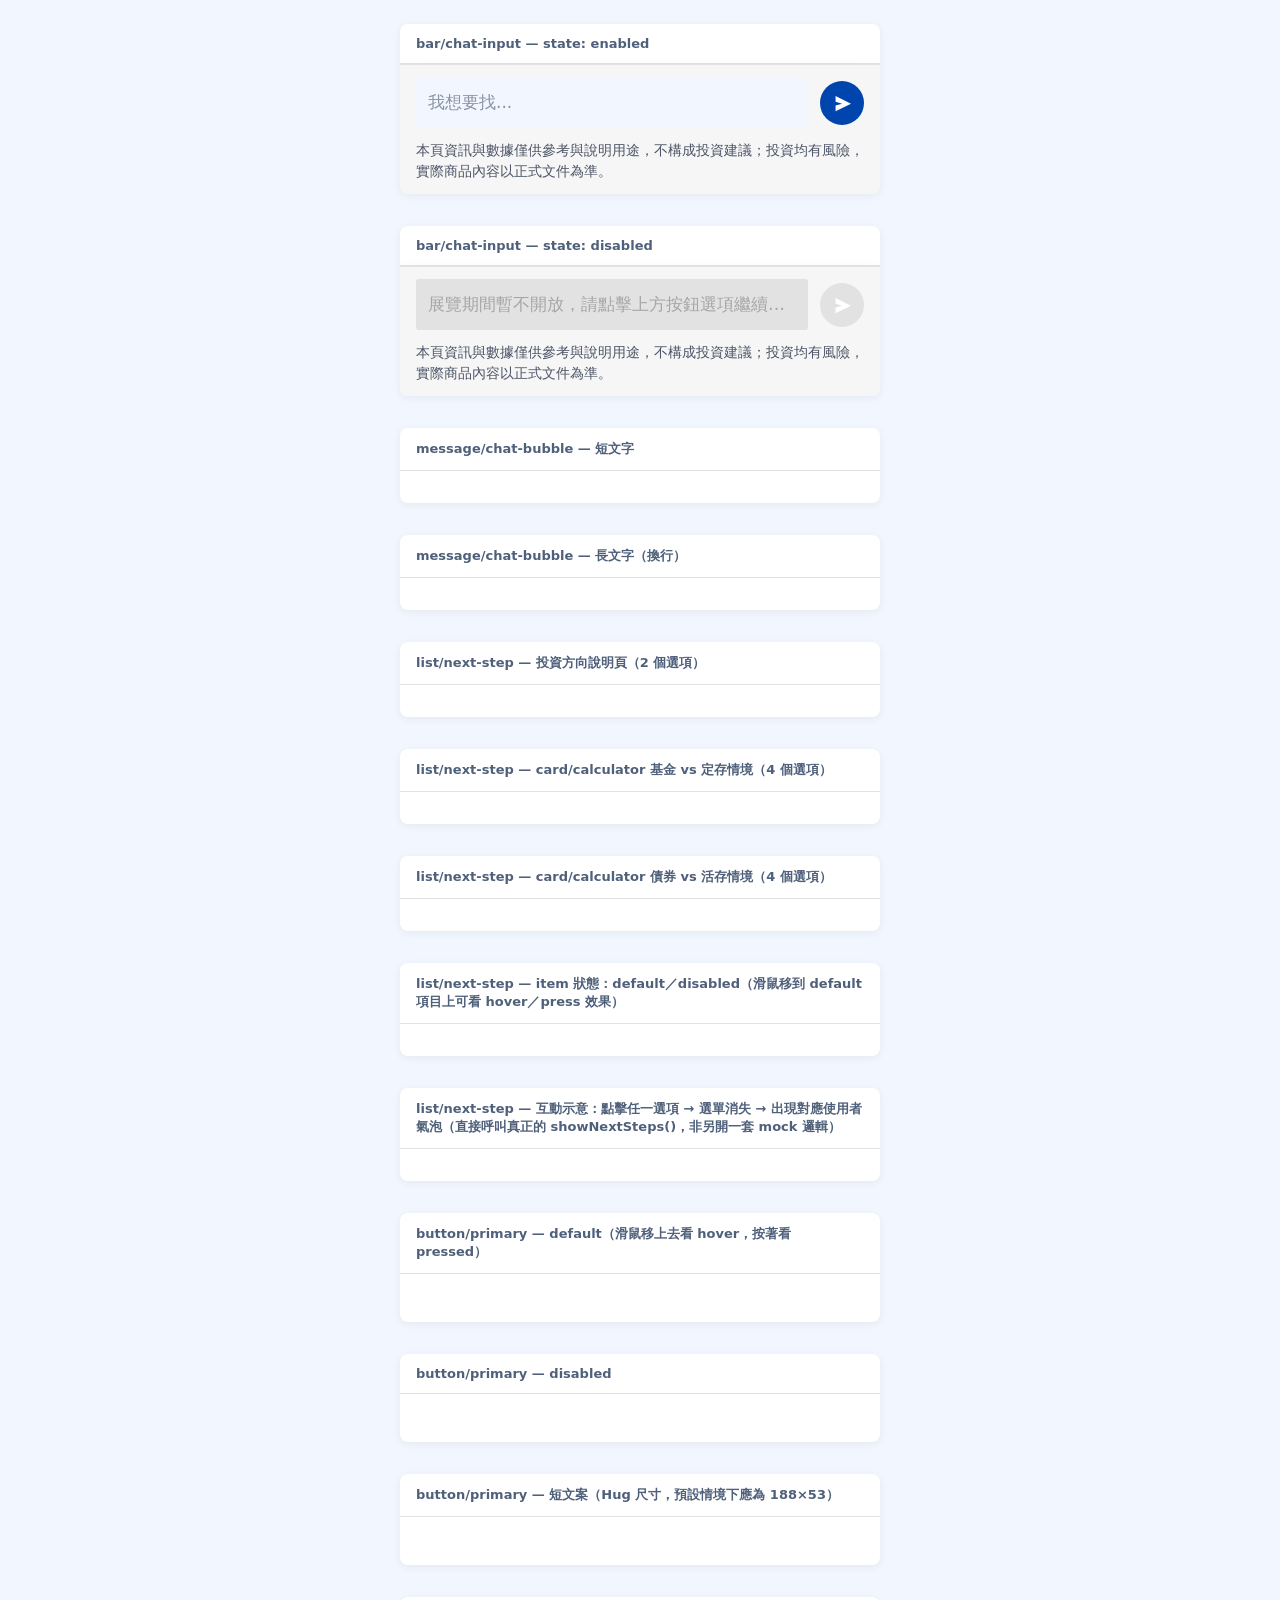
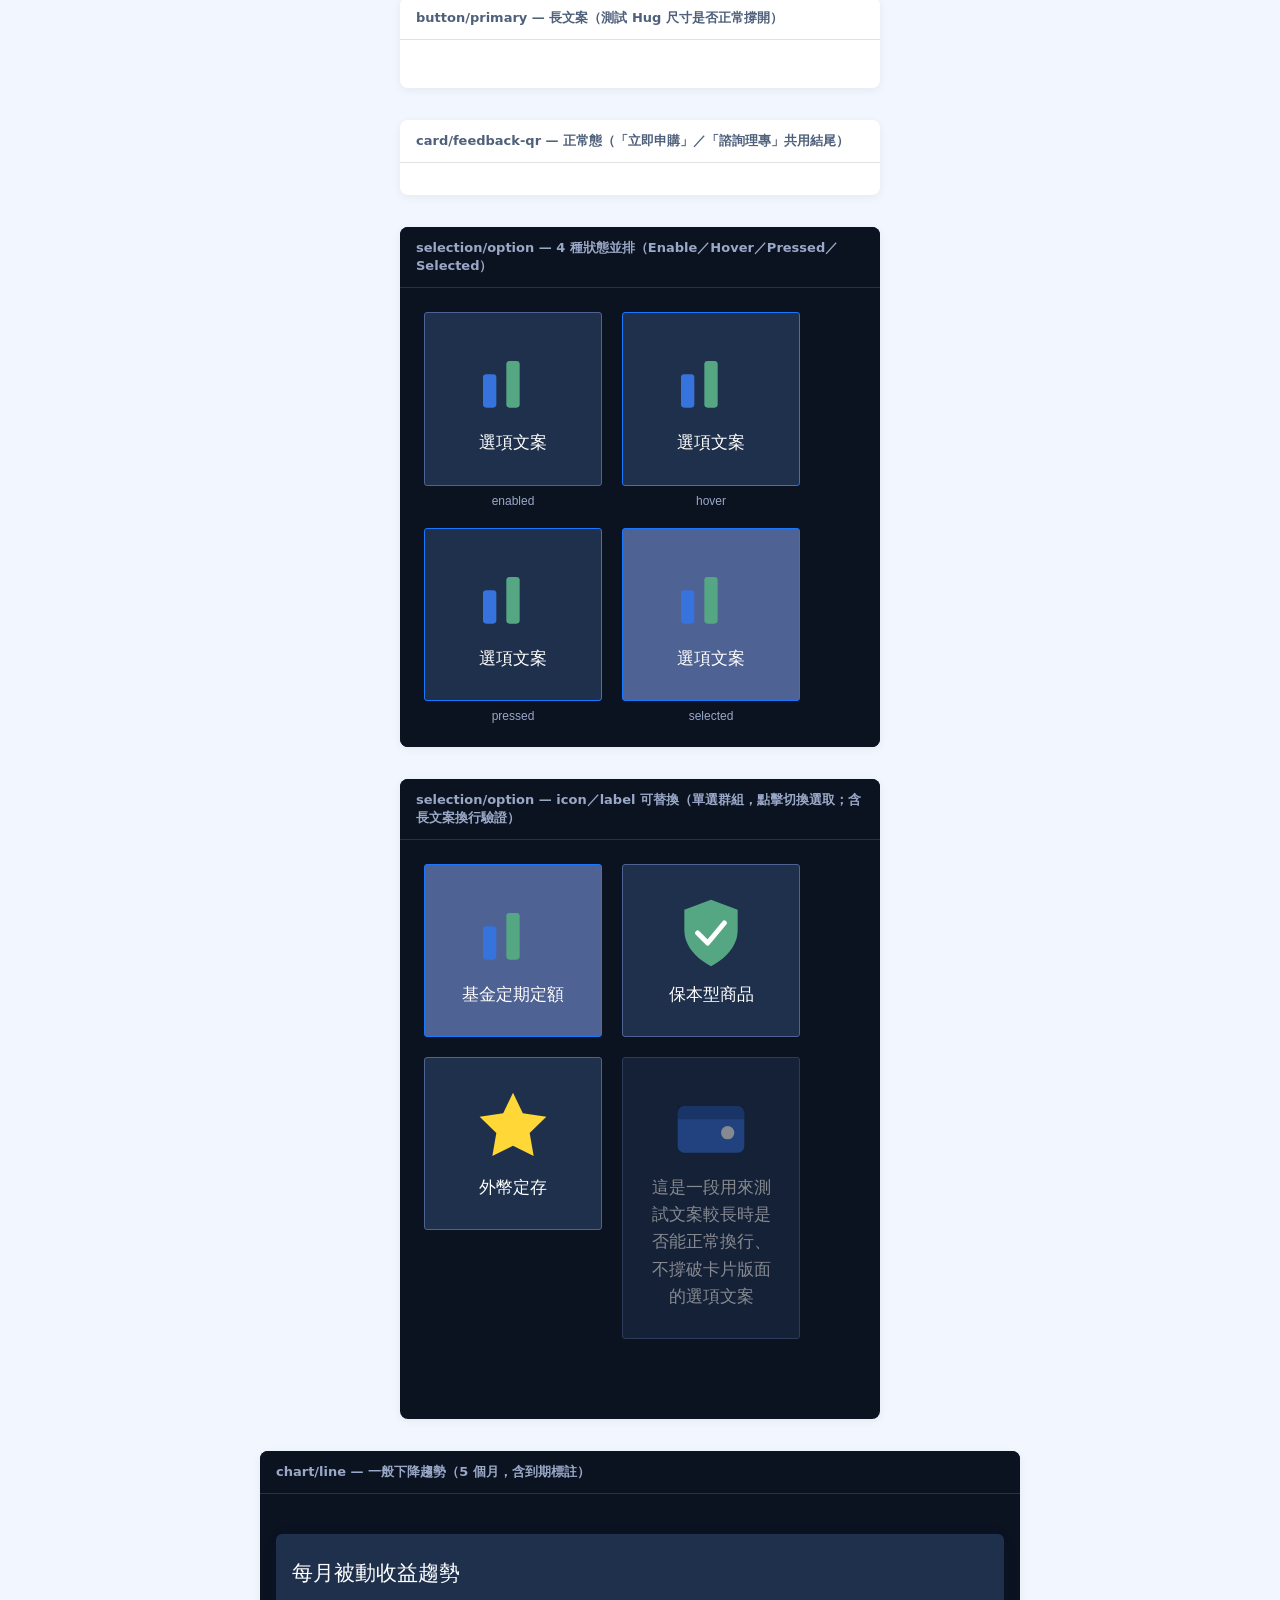
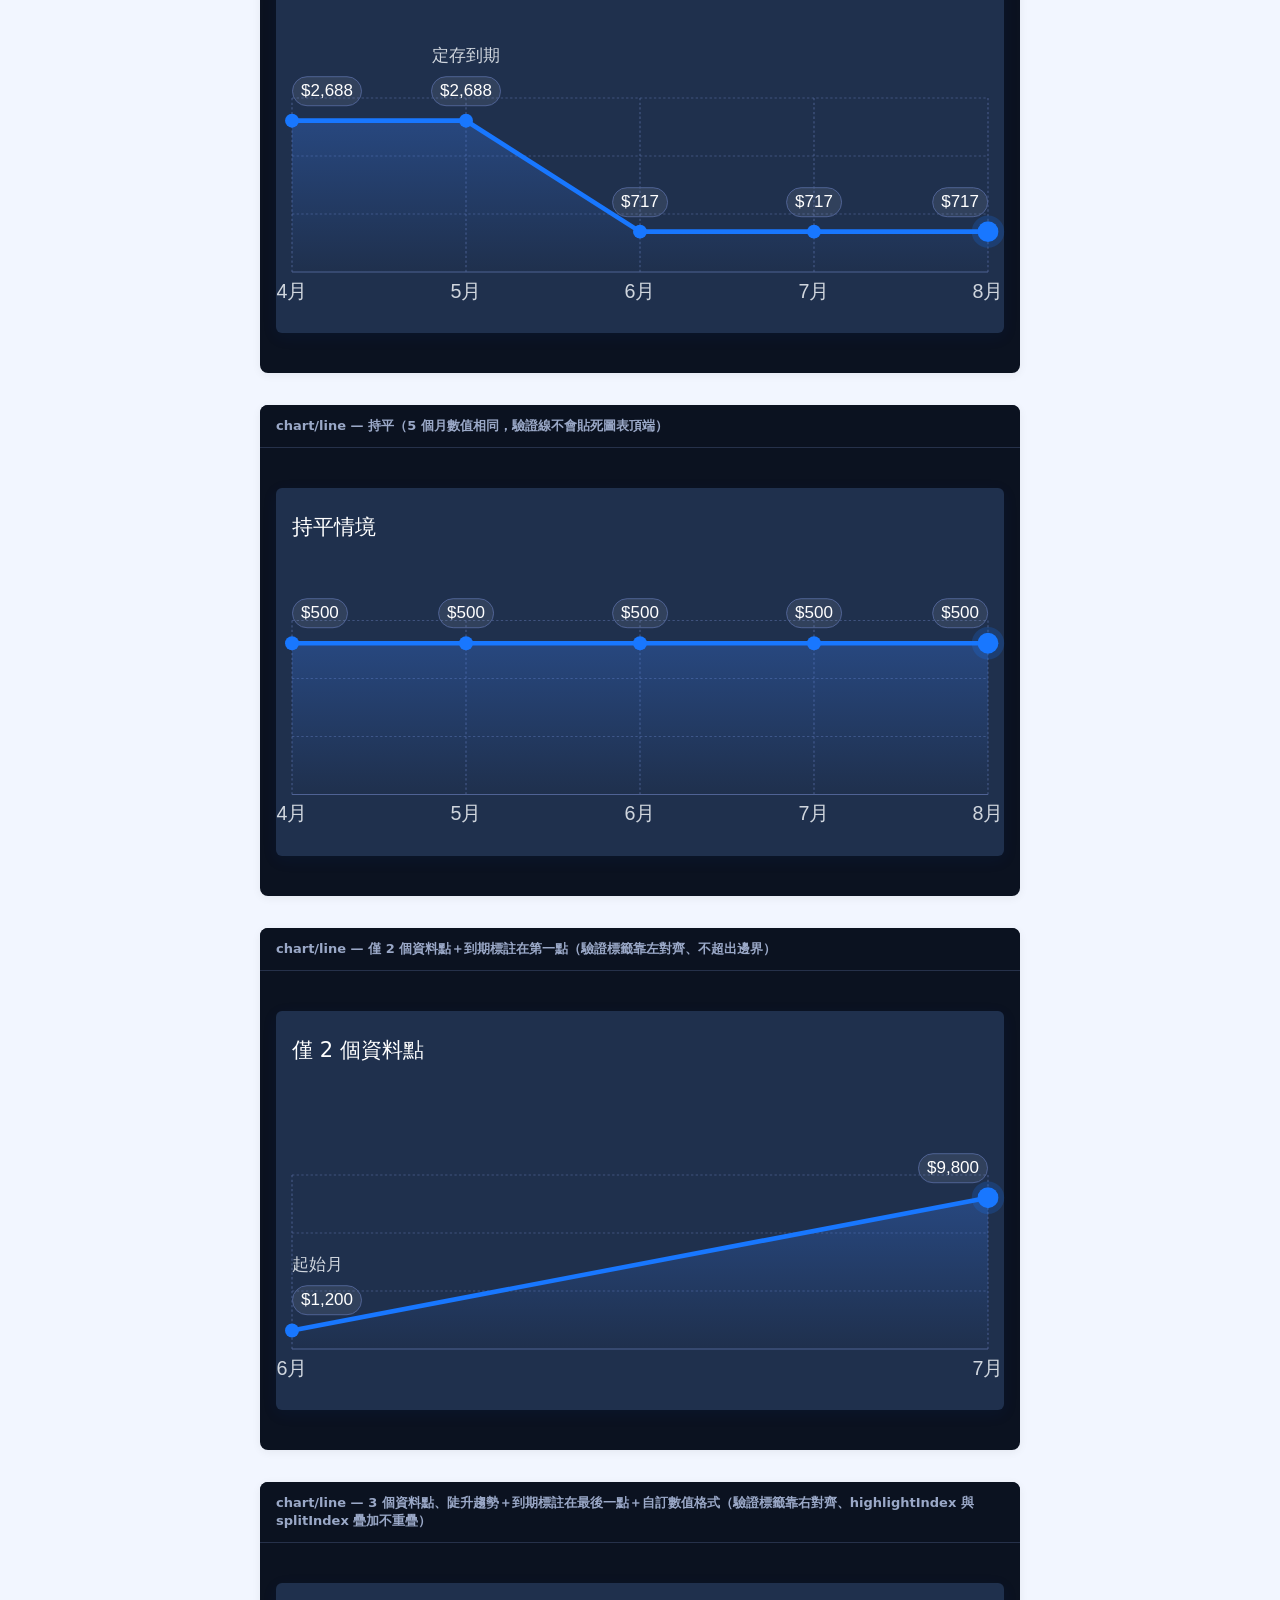
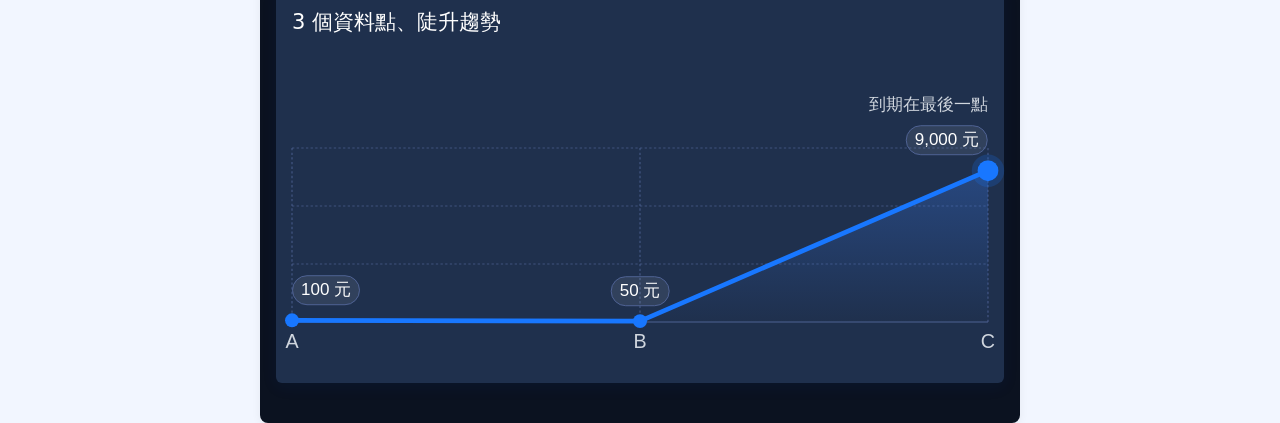
==== commit 54658410: "折線圖新增" ====
--- a/component-library-demo.html
+++ b/component-library-demo.html
@@ -115,6 +115,27 @@
     <div class="demo-log" id="selopt-log" style="max-width:none;padding:0 24px 24px;color:#9aa8c7"></div>
   </div>
 
+  <!-- chart/line（Figma node 374:4249）：跟 selection/option 一樣強制掛 data-theme="dark"；
+       這個元件的視覺參數（格線間距、資料點半徑）是照 Figma 稿 600 寬的資料區換算，卡片
+       本身故意放寬到 760px（而不是沿用其他元件示範用的 480px .demo-section），太窄會讓
+       數值徽章擠在一起、看不出間距是否正確 -->
+  <div class="demo-section" data-theme="dark" style="background:#0b1220;max-width:760px">
+    <div class="demo-label" style="background:#0b1220;color:#9aa8c7;border-bottom-color:#26314a">chart/line — 一般下降趨勢（5 個月，含到期標註）</div>
+    <div id="linechart-demo-decline" style="padding:16px"></div>
+  </div>
+  <div class="demo-section" data-theme="dark" style="background:#0b1220;max-width:760px">
+    <div class="demo-label" style="background:#0b1220;color:#9aa8c7;border-bottom-color:#26314a">chart/line — 持平（5 個月數值相同，驗證線不會貼死圖表頂端）</div>
+    <div id="linechart-demo-flat" style="padding:16px"></div>
+  </div>
+  <div class="demo-section" data-theme="dark" style="background:#0b1220;max-width:760px">
+    <div class="demo-label" style="background:#0b1220;color:#9aa8c7;border-bottom-color:#26314a">chart/line — 僅 2 個資料點＋到期標註在第一點（驗證標籤靠左對齊、不超出邊界）</div>
+    <div id="linechart-demo-two" style="padding:16px"></div>
+  </div>
+  <div class="demo-section" data-theme="dark" style="background:#0b1220;max-width:760px">
+    <div class="demo-label" style="background:#0b1220;color:#9aa8c7;border-bottom-color:#26314a">chart/line — 3 個資料點、陡升趨勢＋到期標註在最後一點＋自訂數值格式（驗證標籤靠右對齊、highlightIndex 與 splitIndex 疊加不重疊）</div>
+    <div id="linechart-demo-steep" style="padding:16px"></div>
+  </div>
+
   <!-- down() 內部固定找 #screen 當捲動容器，這裡不需要真的捲動，放一個隱藏節點避免報錯 -->
   <div id="screen" style="display:none"></div>
 
@@ -231,6 +252,38 @@
         {icon:SELOPT_ICON_WALLET,label:'這是一段用來測試文案較長時是否能正常換行、不撐破卡片版面的選項文案',disabled:true,onSelect:i=>{soptLog.textContent='選取：'+i.label;}}
       ],{direction:'row',ariaLabel:'投資商品類型選擇'})
     );
+
+    /* chart/line 的 render 函式內部會呼叫 appendToChat()，appendToChat() 讀的是
+       currentTurnEl||chatBox——currentTurnEl 在 engine.js 裡永遠是先賦值才讀取（例如
+       enterChat()／startTurn()），從來沒有用 let/const 宣告過，這個獨立 demo 頁沒有跑過
+       那套初始化流程，第一次讀取會是「從未賦值過的裸識別字」，直接丟 ReferenceError（跟
+       上面 message/chat-bubble 那段的既有 bug 是同一個成因）。用 window.currentTurnEl
+       存取（而不是裸寫 currentTurnEl）不會觸發這個錯誤——物件屬性讀取不存在的屬性只會拿到
+       undefined，不會丟 ReferenceError——藉此把它安全初始化成 null，之後 appendToChat()
+       就會正常 fallback 用 chatBox。 */
+    window.currentTurnEl = window.currentTurnEl || null;
+
+    chatBox = document.getElementById('linechart-demo-decline');
+    renderComponent('chart/line', [
+      {label:'4月',value:2688},{label:'5月',value:2688},
+      {label:'6月',value:717},{label:'7月',value:717},{label:'8月',value:717}
+    ], {title:'每月被動收益趨勢', splitIndex:1, splitLabel:'定存到期'});
+
+    chatBox = document.getElementById('linechart-demo-flat');
+    renderComponent('chart/line', [
+      {label:'4月',value:500},{label:'5月',value:500},{label:'6月',value:500},
+      {label:'7月',value:500},{label:'8月',value:500}
+    ], {title:'持平情境'});
+
+    chatBox = document.getElementById('linechart-demo-two');
+    renderComponent('chart/line', [
+      {label:'6月',value:1200},{label:'7月',value:9800}
+    ], {title:'僅 2 個資料點', splitIndex:0, splitLabel:'起始月'});
+
+    chatBox = document.getElementById('linechart-demo-steep');
+    renderComponent('chart/line', [
+      {label:'A',value:100},{label:'B',value:50},{label:'C',value:9000}
+    ], {title:'3 個資料點、陡升趨勢', splitIndex:'C', splitLabel:'到期在最後一點', formatValue:v=>Math.round(v).toLocaleString()+' 元'});
   </script>
 </body>
 </html>
--- a/css/style.css
+++ b/css/style.css
@@ -231,7 +231,7 @@
 .selpage .lead{font-family:var(--font-cn);font-size:var(--type-body-size);font-weight:var(--type-body-r-weight-cn);
   color:var(--color-content-general-secondary);margin-bottom:22px;line-height:var(--type-body-lh-cn);letter-spacing:var(--type-body-ls-cn)}
 .selpage .q{font-family:var(--font-cn);font-size:var(--type-subtitle-size);font-weight:var(--type-subtitle-b-weight-cn);
-  margin:22px 0 10px;line-height:var(--type-subtitle-lh-cn);letter-spacing:var(--type-subtitle-ls-cn)}
+  margin:var(--spacing-32) 0 var(--spacing-20);line-height:var(--type-subtitle-lh-cn);letter-spacing:var(--type-subtitle-ls-cn)}
 /* 進入對話後、第一則分析內容（stageC()）之前固定顯示的 AI 生成內容警語；
    文字排版直接用共用的 .type-caption-r 工具類（見上方字級系統），這裡只補
    版面（margin／對齊）跟本文顏色，連結色另外指定成 container active */
@@ -257,14 +257,6 @@
   margin:2px 0 6px;line-height:var(--type-subtitle-lh-cn);letter-spacing:var(--type-subtitle-ls-cn)}
 .ai-msg .md-p{margin:0 0 8px}
 .ai-msg .md-p:last-child{margin-bottom:0}
-/* .disclaimer-note（js/engine.js sayNote()）：警語／風險提示改用 caption 字級＋次要文字色，
-   跟一般敘述性回覆的 body 字級／primary 文字色區分開，讓使用者一眼認出「這是提示，
-   不是管家在說的重點內容」；沿用跟 .analysis-disclaimer（開場那句 AI 生成內容警語）
-   同一組字級／顏色 token，全站的「警語類」文字統一同一個視覺層級。
-   疊在 .ai-msg 上（多一個 class，靠特異性覆蓋掉上面的 body 字級規則），還是走同一套
-   appendToChat()／捲動邏輯，不用另外重造一個訊息容器類型。 */
-.ai-msg.disclaimer-note{font-size:var(--type-caption-size);font-weight:var(--type-caption-weight-cn);
-  line-height:var(--type-caption-lh-cn);letter-spacing:var(--type-caption-ls-cn);color:var(--color-content-general-secondary)}
 .ai-msg .md-ul{margin:2px 0 8px;padding-left:20px}
 .ai-msg .md-ul:last-child{margin-bottom:0}
 .ai-msg .md-ul li{margin:3px 0}
@@ -335,18 +327,16 @@
 }
 
 /* loading/globe-loader：畫布繪製邏輯在 js/globe-loader.js（mountInteractiveGlobe()），
-   這裡只負責外層排版跟標題文字樣式，比照 .cube-loader-text／-title 同一組寫法，唯一
-   差異是顏色改接 Design Guideline 既有的 Content token（不是 cube-loader 那組獨立於
-   站內色票之外的青紫靛霓虹色——見 js/globe-loader.js 開頭註解），這樣文字在 Dark Mode
-   下會自動跟著站內其他文字一起變色，不需要另外維護一組色碼。
-   只有標題、沒有小標說明文字（js/engine.js renderGlobeLoader() 只塞一個 .globe-loader-title
-   節點）——標題文字本身已經是對應這次清單商品類別的完整說明（搜尋債券中／搜尋基金中……），
-   不需要再疊一行小標重複講同一件事。 */
+   這裡只負責外層排版跟標題／說明文字樣式，比照 .cube-loader-text／-title／-subtitle
+   同一組寫法，唯一差異是顏色改接 Design Guideline 既有的 Content token（不是 cube-loader
+   那組獨立於站內色票之外的青紫靛霓虹色——見 js/globe-loader.js 開頭註解），這樣文字在
+   Dark Mode 下會自動跟著站內其他文字一起變色，不需要另外維護一組色碼。 */
 .globe-loader{display:flex;flex-direction:column;align-items:center;justify-content:center;
   gap:20px;padding:16px 12px 8px;animation:fade .4s ease}
 .globe-loader-canvas{display:block;cursor:default}
 .globe-loader-text{display:flex;flex-direction:column;align-items:center;gap:4px}
 .globe-loader-title{font-family:var(--font-cn);font-size:14px;font-weight:600;letter-spacing:.15em;color:var(--color-content-general-primary)}
+.globe-loader-subtitle{font-family:var(--font-cn);font-size:12px;color:var(--color-content-general-secondary);text-align:center}
 
 /* Blue shimmer text — reversed sweep（來源：thinking-orbs demo/shimmer-blue.css）。
    套用在「管家思考/分析中」的 .typing-label 上：底色是實色 --shimmer-base，
--- a/css/component-library.css
+++ b/css/component-library.css
@@ -1,11 +1,31 @@
-/* chart/pie（Figma node 189:853）資產配置圓餅圖：中心顯示現金留存百分比，圖例列出投資配置／現金留存金額。
+/* chart/pie（Figma node 189:853，2026-08-14 依最新稿 374:4210「chart/pei chart」核對修正）
+   資產配置圓餅圖：中心顯示現金留存百分比，圖例列出投資配置／現金留存金額。
    2026-07-27 依 Figma 更新：圖表與圖例間距 16px→24px，新增 Popover 陰影 token（跟 .pcard／.calc-result-sentence 同一組陰影值）。
-   顏色／圓角／陰影／間距已改用 One KGI Design Guideline token（css/tokens/）。 */
+   顏色／圓角／陰影／間距已改用 One KGI Design Guideline token（css/tokens/）。
+   2026-08-14 用 Figma MCP 讀 node 374:4210 核對後修正兩點（用 get_design_context／get_variable_defs
+   讀出來的色碼／線寬，不是憑截圖肉眼抓的）：
+   1) 圓環粗細：改稿子量出來的兩段環形 SVG 路徑（imgEllipse1094／1093）換算後，實際粗細是
+      180px 外徑下 9px（.pie-hole inset 應為 9px，不是原本的 13px——13px 讓環看起來比稿子粗、
+      比例跑掉，這正是回報的「stroke width 跟設計稿不一致」）。9px 沒有對應到任何現有
+      --spacing-* token（8/12 都不是整數對得上，最接近的 8 跟 12 都會跟稿子量出來的 9px
+      有 1px 落差），故直接採用實測值，不勉強套用最接近的 spacing token。
+   2) 甜甜圈中間的「洞」：Figma 稿本身沒有另外畫一個洞的填色圖層，是靠「只畫環形 stroke、
+      中間留空讓卡片底色露出來」做出洞的效果；這裡沿用既有的 conic-gradient＋覆蓋圓形做法
+      （沒有改成真正的 SVG stroke，維持現有實作方式），但覆蓋圓形的顏色原本誤用
+      --color-surface-white——這個 token 在 Light Mode 跟 --color-container-card-white
+      剛好都是白色，兩者在淺色主題看不出差異，但在本專案預設的 Dark Mode 下
+      --color-surface-white 對應 --color-navy-600d（#15202B），跟 .pie-card 卡片本身背景
+      --color-container-card-white 對應的 --color-blue-600（#1F304D）是兩個不同的深色，
+      造成洞的顏色跟卡片背景不一致、多出一圈看得出來的色差——這才是回報裡「顏色套用錯誤」
+      真正的原因（環形本身兩段顏色核對 374:4210 讀出來的 #3773DC／#55A784，對應
+      --color-chart-blue-2nd／--color-chart-teal-2nd，色碼跟對應關係本身沒有錯，不用改）。
+      改成直接套用 --color-container-card-white，跟卡片背景永遠同一個 token，不會再因為
+      切換主題而不一致。 */
 .pie-card{background:var(--color-container-card-white);border-radius:var(--radius-medium);padding:var(--spacing-24) var(--spacing-16);margin:var(--spacing-24) 0;box-shadow:var(--shadow-popover);
   display:flex;flex-direction:column;align-items:center;animation:fade .4s ease}
 .pie-overview{display:flex;gap:var(--spacing-24);align-items:center;justify-content:center}
 .pie-chart{width:180px;height:180px;border-radius:50%;flex-shrink:0;position:relative;transition:background .5s ease}
-.pie-chart .pie-hole{position:absolute;inset:13px;background:var(--color-surface-white);border-radius:50%;display:grid;place-items:center;text-align:center}
+.pie-chart .pie-hole{position:absolute;inset:9px;background:var(--color-container-card-white);border-radius:50%;display:grid;place-items:center;text-align:center}
 .pie-value{font-family:var(--kgi-font-auto-display-s-en-family),sans-serif;font-size:var(--kgi-font-auto-display-s-en-size-rem);font-weight:var(--kgi-font-auto-display-s-en-weight);line-height:var(--kgi-font-auto-display-s-en-line-height);letter-spacing:var(--kgi-font-auto-display-s-en-letter-spacing);color:var(--color-content-general-primary)}
 .pie-label{font-size:var(--type-caption-size);line-height:var(--type-caption-lh-cn);color:var(--color-content-general-secondary);margin-top:4px}
 .pie-legend{display:flex;flex-direction:column;gap:var(--spacing-8)}
@@ -15,23 +35,52 @@
 .pie-legend-text .pie-amt{font-family:var(--kgi-font-auto-caption-regular-en-family),sans-serif;font-weight:var(--kgi-font-auto-caption-regular-en-weight)}
 
 /* chart-card-title：圓餅圖／折線圖卡片共用的標題列，讓使用者一眼看出這張圖在講什麼，
-   不用自己從卡片內容猜——放在卡片內距頂端，卡片本身的 padding 已經留好間距 */
-.chart-card-title{align-self:flex-start;font-size:var(--type-subtitle-size);font-weight:var(--type-subtitle-b-weight-cn);line-height:var(--type-subtitle-lh-cn);color:var(--color-content-general-primary);margin-bottom:var(--spacing-16)}
-
-/* chart/line（定存到期後被動收益趨勢折線圖）：樣式與間距沿用 .pie-card 同一組 token，
-   維持跟圓餅圖一致的卡片視覺；全線統一藍色，到期時間點用虛線＋標籤標示，讓下降的瞬間
-   一眼可辨。格線／粗圓角線條／曲線下漸層填色／圖表邊框參考使用者提供的 fl_chart
-   LineChartSample2 範例視覺（FlGridData／barWidth 5／isStrokeCapRound／belowBarData／FlBorderData）。 */
+   不用自己從卡片內容猜——放在卡片內距頂端，卡片本身的 padding 已經留好間距。
+   2026-08-14 依 Figma node 374:4210（donut）／374:4249（折線圖）核對，兩份稿子量出來的
+   標題跟下方圖表內容間距都是 22px，不是原本的 16px，兩張圖共用同一個 class 一併修正。 */
+.chart-card-title{align-self:flex-start;font-size:var(--type-subtitle-size);font-weight:var(--type-subtitle-b-weight-cn);line-height:var(--type-subtitle-lh-cn);color:var(--color-content-general-primary);margin-bottom:22px}
+
+/* chart/line（Figma node 374:4249「chart/pei chart」，每月被動收益趨勢折線圖）
+   通用折線圖元件，見 js/component-library.js renderLineChart() 開頭註解說明 props／
+   資料點/標註定位邏輯。這裡只放樣式，2026-08-14 依 get_design_context／get_variable_defs
+   讀出來的規格核對修正（不是憑截圖肉眼抓色）：
+     - 折線／資料點改用 --color-chart-blue-1st（Figma 稿 Dark Mode 實際色碼 #1877FF，
+       對應 Container/General/Active-Primary，不是先前誤用的 --color-chart-blue-2nd）
+     - grid 格線／baseline 顏色不變（--color-container-general-divider），但改成虛線
+       （稿子橫向格線 stroke-dasharray「2 2」opacity .7、縱向格線同 dasharray opacity .8），
+       最底部那條橫向線是 baseline，稿子裡是實線、不透明度 1，跟其餘格線不同，另立一個
+       class。拿掉舊版疊加的 .linechart-border 外框矩形，稿子沒有這個元素——外框感其實是
+       最左/右兩條縱向格線＋baseline 三者疊出來的視覺效果，不需要額外畫矩形
+     - 數值標籤改用 HTML 徽章疊加在 SVG 上面（.linechart-value-badge，藥丸狀背景＋邊框，
+       對照稿子量出來的樣式），不再用純 SVG <text>——藥丸背景的寬度要跟著文字內容自動撐開，
+       純 SVG 沒有簡單的「文字多長、底下的矩形就跟著多寬」做法，改用 HTML 疊加層
+       （.linechart-wrap 用 aspect-ratio 鎖住跟 SVG viewBox 相同比例，疊加層才能用百分比
+       座標對齊 SVG 內部畫的線／點，不會因為卡片寬度改變就跑位）
+   有一處規格存疑，沒有照抄，維持原本做法，已在 js/component-library.js renderLineChart()
+   開頭記錄、等設計確認：曲線下方漸層填色的方向與色碼（稿子的漸層方向跟色碼待確認）。 */
 .linechart-card{background:var(--color-container-card-white);border-radius:var(--radius-medium);padding:var(--spacing-24) var(--spacing-16);margin:var(--spacing-24) 0;box-shadow:var(--shadow-popover);
   display:flex;flex-direction:column;animation:fade .4s ease}
-.linechart-svg{width:100%;height:auto;display:block;overflow:visible}
-.linechart-border{fill:none;stroke:var(--color-container-general-divider);stroke-width:1}
-.linechart-grid-line{stroke:var(--color-container-general-divider);stroke-width:1;opacity:.5}
-.linechart-line{fill:none;stroke:var(--color-chart-blue-2nd);stroke-width:4;stroke-linecap:round;stroke-linejoin:round}
-.linechart-split-line{stroke:var(--color-container-general-divider);stroke-width:1;stroke-dasharray:4 4}
-.linechart-split-label{font-size:var(--type-caption-size);fill:var(--color-content-general-secondary)}
-.linechart-value{font-size:var(--type-caption-size);fill:var(--color-content-general-primary);font-weight:var(--type-body-b-weight-cn)}
-.linechart-xlabel{font-size:var(--type-caption-size);fill:var(--color-content-general-secondary)}
+.linechart-wrap{position:relative;width:100%}
+.linechart-svg{display:block;width:100%;height:100%;overflow:visible}
+.linechart-grid-h{stroke:var(--color-container-general-divider);stroke-width:1;stroke-dasharray:2 2;opacity:.7}
+.linechart-grid-v{stroke:var(--color-container-general-divider);stroke-width:1;stroke-dasharray:2 2;opacity:.8}
+.linechart-baseline{stroke:var(--color-container-general-divider);stroke-width:1}
+.linechart-line{fill:none;stroke:var(--color-chart-blue-1st);stroke-width:4;stroke-linejoin:round}
+.linechart-dot{fill:var(--color-chart-blue-1st)}
+.linechart-dot-current{fill:var(--color-chart-blue-1st)}
+.linechart-dot-glow{fill:none;stroke:var(--color-chart-blue-1st);stroke-opacity:.2;stroke-width:5}
+.linechart-value-badge{position:absolute;white-space:nowrap;box-sizing:border-box;
+  font-family:var(--kgi-font-auto-body-regular-en-family),sans-serif;font-size:var(--kgi-font-auto-body-regular-en-size-rem);
+  font-weight:var(--kgi-font-auto-body-regular-en-weight);line-height:var(--kgi-font-auto-body-regular-en-line-height);
+  color:var(--color-content-general-primary);
+  background:color-mix(in srgb,var(--color-navy-100) 10%,transparent);
+  border:1px solid var(--color-container-general-divider);border-radius:var(--radius-full);
+  padding:var(--spacing-2) var(--spacing-8)}
+.linechart-split-label{position:absolute;white-space:nowrap;font-family:var(--kgi-font-auto-body-regular-tc-family),sans-serif;
+  font-size:var(--kgi-font-auto-body-regular-tc-size-rem);font-weight:var(--kgi-font-auto-body-regular-tc-weight);
+  color:var(--color-content-general-secondary)}
+.linechart-xlabel{font-family:var(--kgi-font-auto-body-regular-tc-family),sans-serif;font-size:var(--kgi-font-auto-body-regular-tc-size-rem);
+  font-weight:var(--kgi-font-auto-body-regular-tc-weight);fill:var(--color-content-general-secondary)}
 
 /* ============================================================
    card/recommendation（凱基商品推薦卡片，交接文件：kgi-recommendation-card-handoff.md）
@@ -436,7 +485,7 @@
    標題套用 Subtitle-B 字級 token＋Content/General/Primary 色票——跟 aiAsk() 的 .md-quote
    用的是同一組 token，選完之後這句話用 aiAsk() 顯示在聊天紀錄時字級／顏色自然一致。
    選項清單直接重用既有 .choice-group／.choice（choiceBtn()，對應 Figma Message/option 元件，
-   見 js/flow.js buildSingleSelectList() 的說明），不重建、不修改其內部樣式與 hover/focus 狀態。 */
+   說明見 js/engine.js choiceBtn()），不重建、不修改其內部樣式與 hover/focus 狀態。 */
 .opt-popover-wrap{position:absolute;left:4%;right:4%;bottom:16px;z-index:20}
 .opt-popover{background:var(--color-surface-white);border:1px solid var(--color-sky-blue-100);
   border-radius:var(--radius-small);box-shadow:var(--shadow-popover);
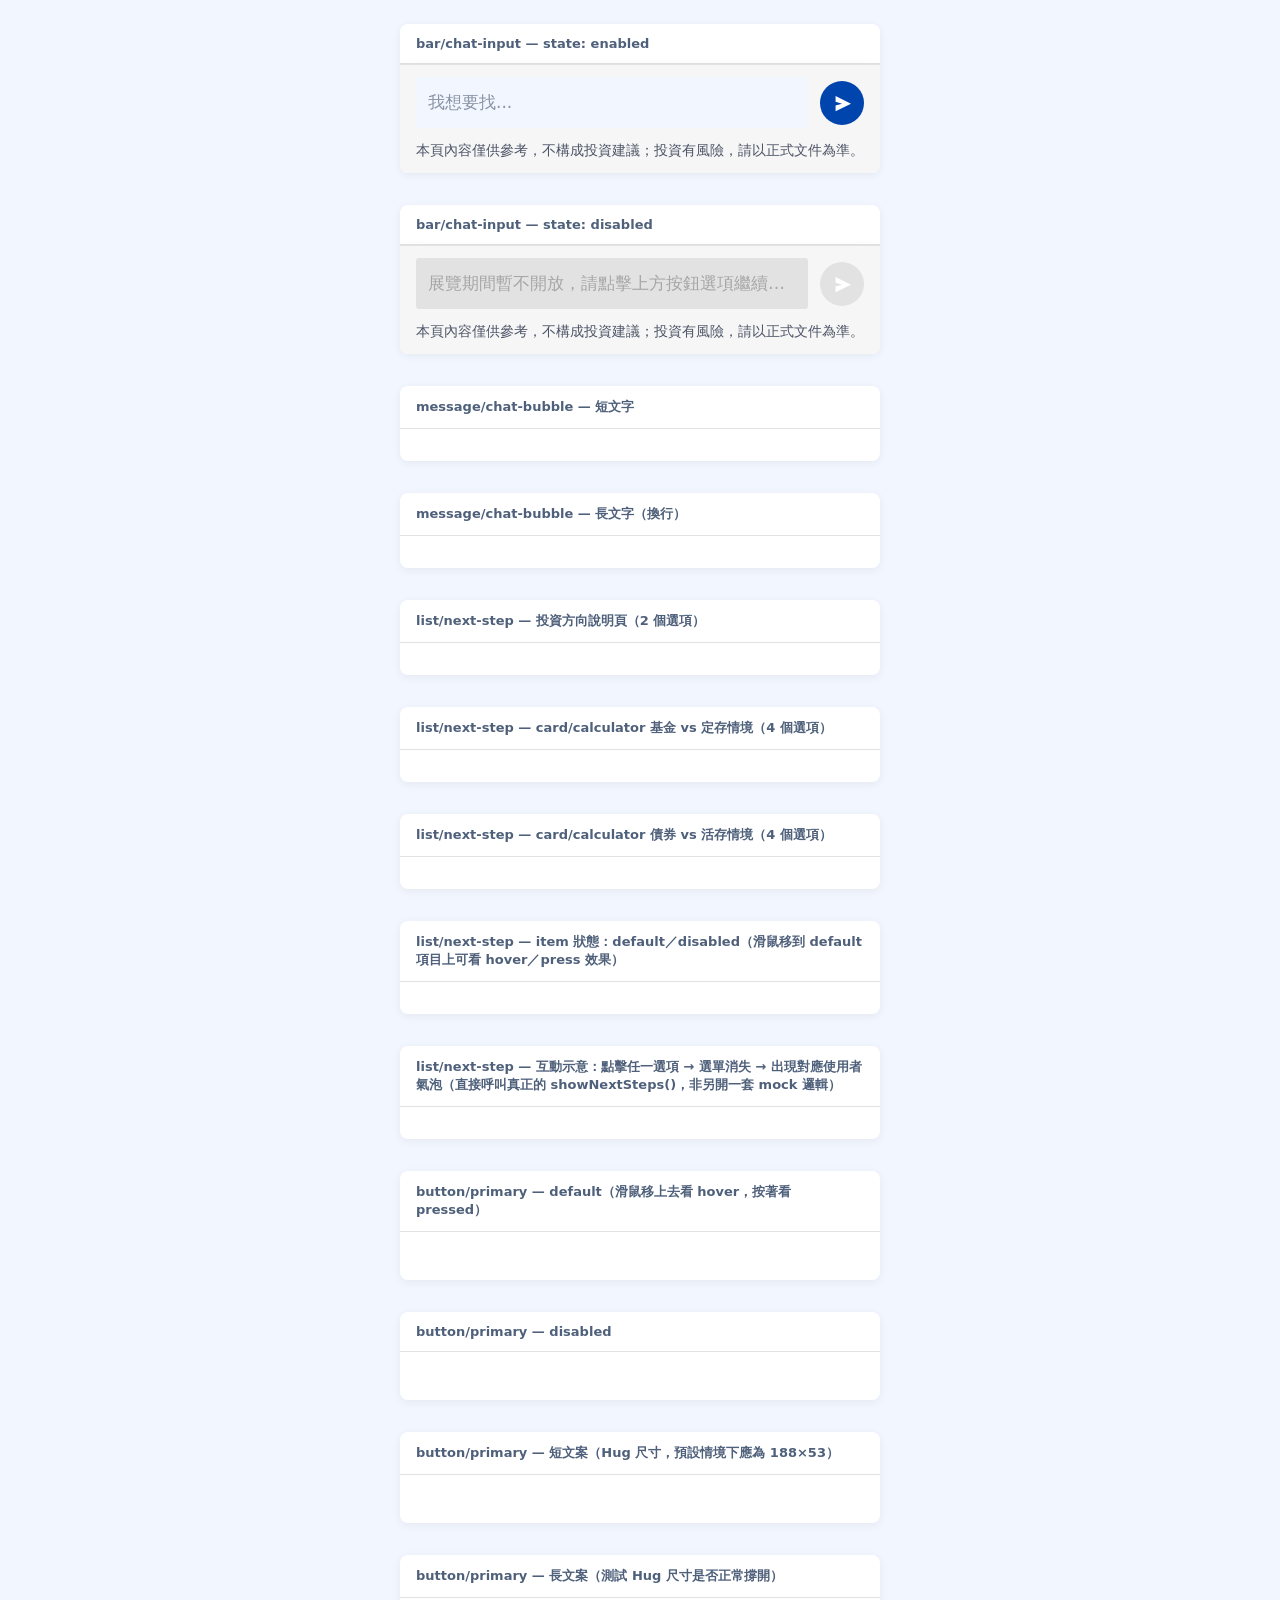
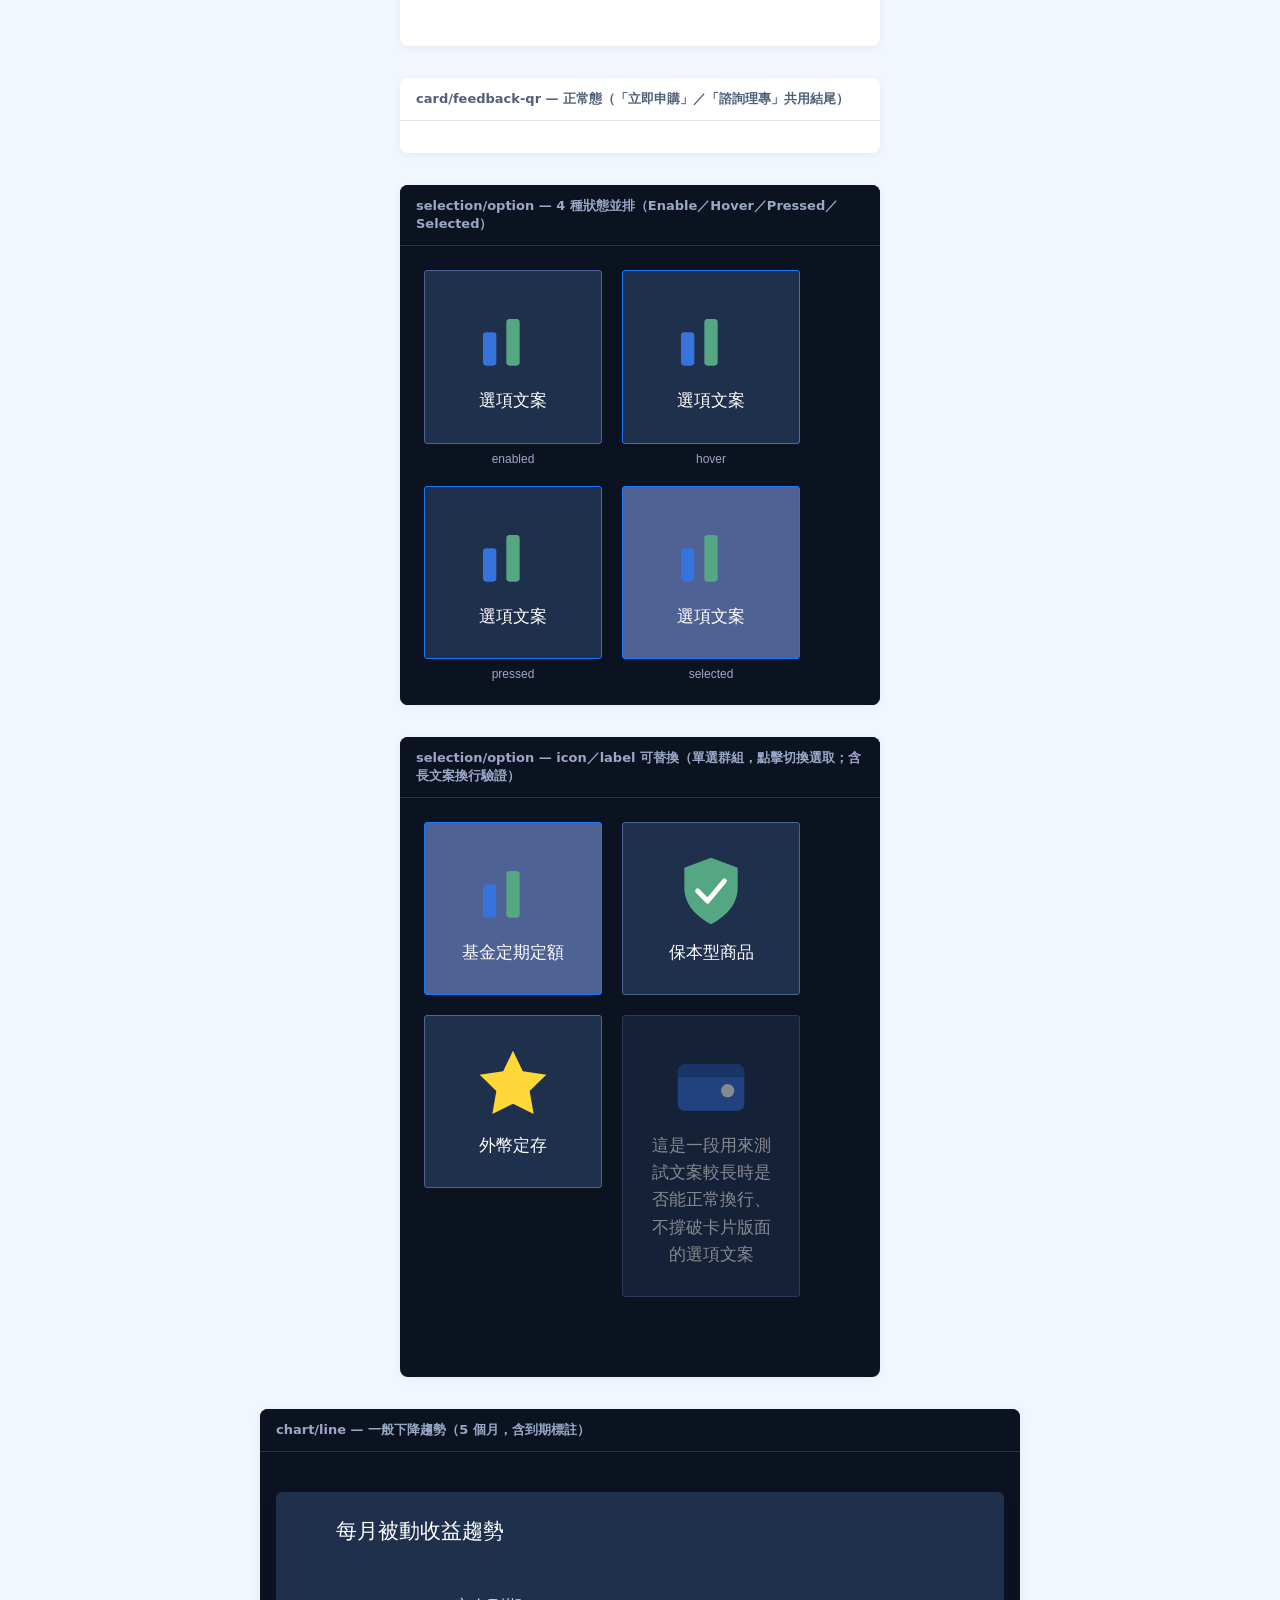
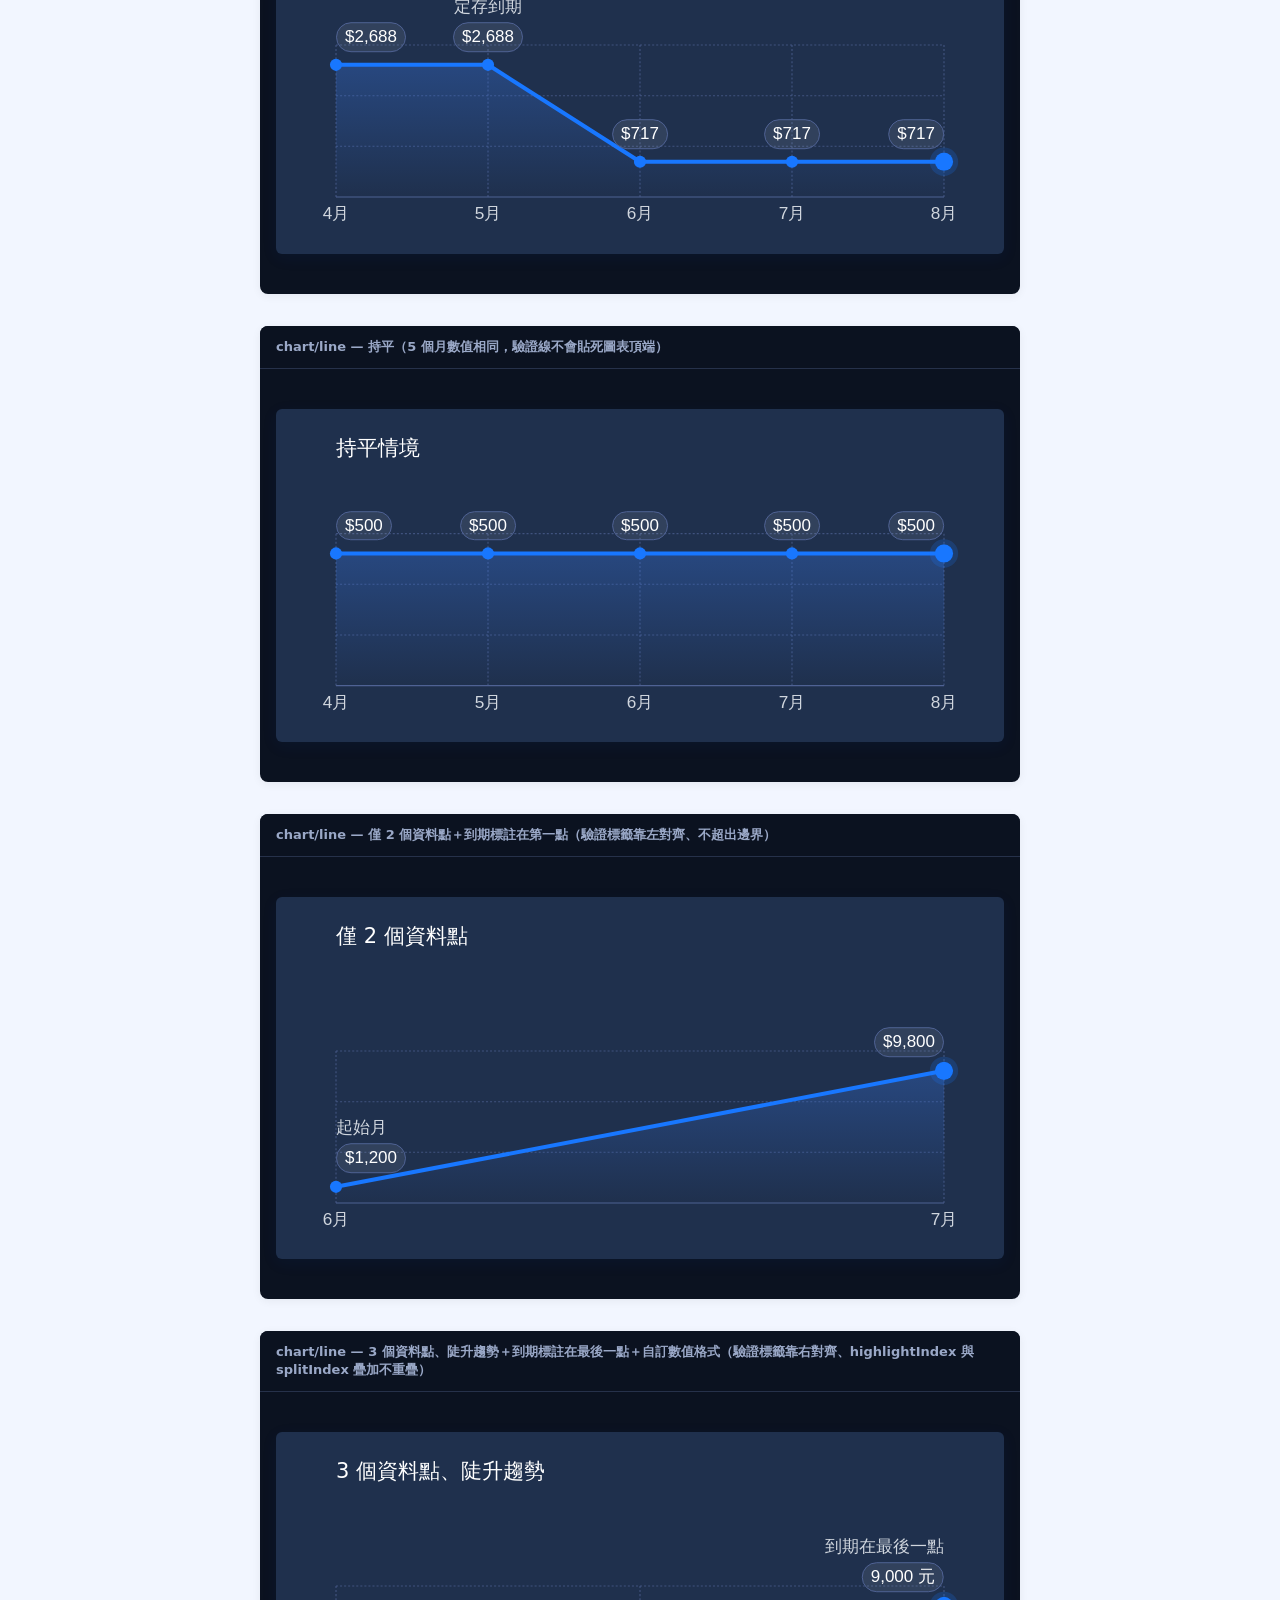
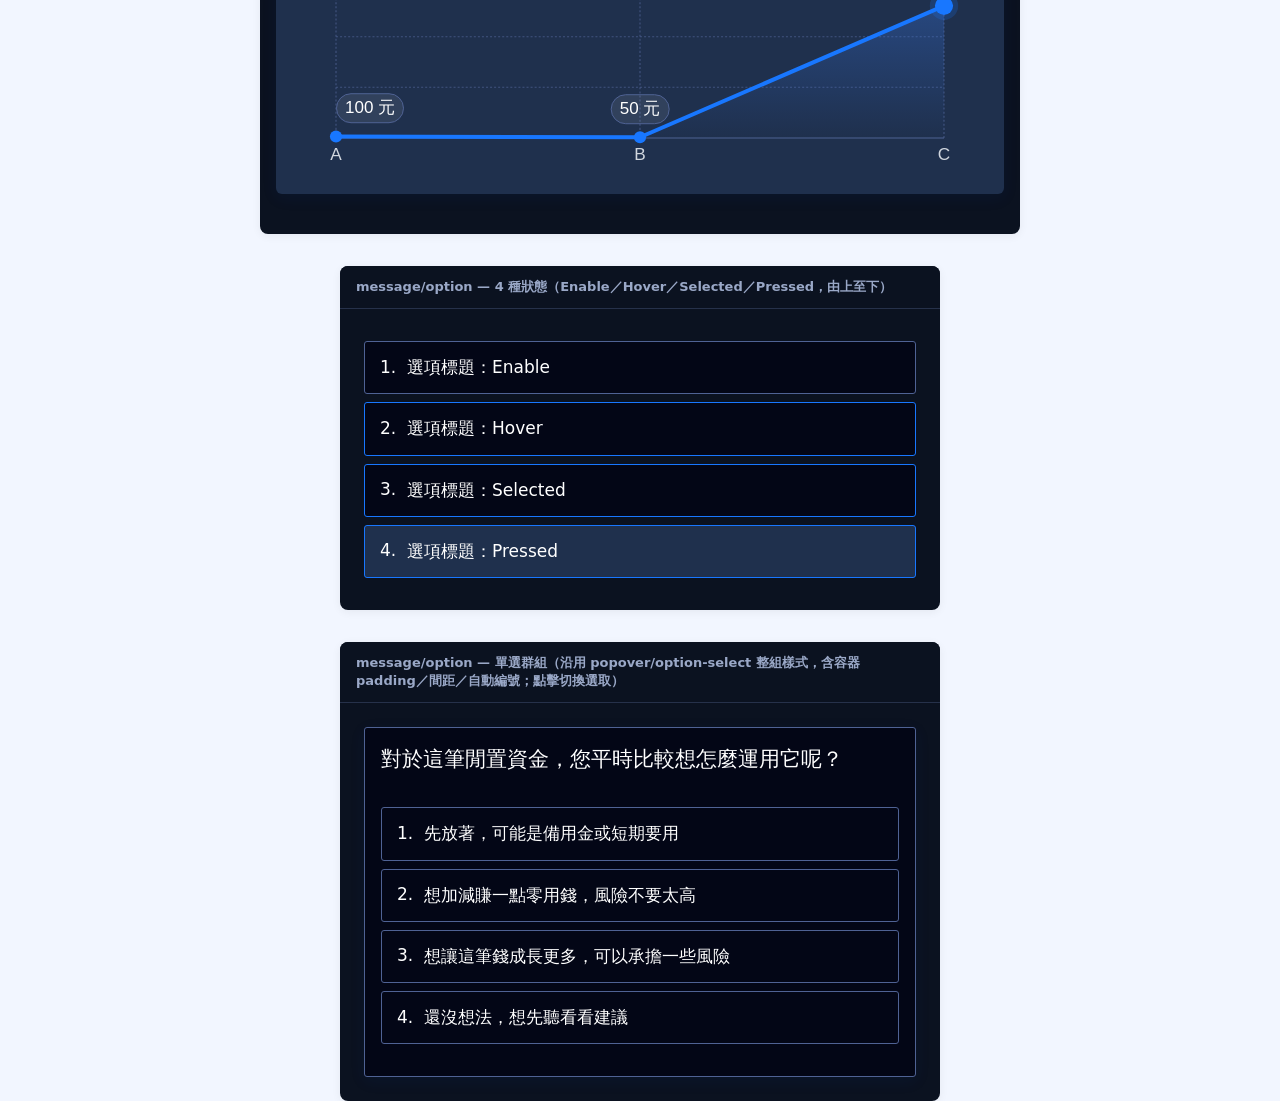
==== commit 72089312: "選單更新" ====
--- a/component-library-demo.html
+++ b/component-library-demo.html
@@ -33,6 +33,13 @@
   .selopt-demo-row{display:flex;flex-wrap:wrap;gap:20px;padding:24px;background:#0b1220}
   .selopt-demo-cell{display:flex;flex-direction:column;align-items:center;gap:8px}
   .selopt-demo-caption{font-size:12px;color:#9aa8c7;font-family:sans-serif}
+
+  /* message/option 四態展示：Hover／Pressed 都是純 CSS 偽類（:hover／:active），沒有真的
+     滑鼠移入/按著滑鼠不放就看不到，借用跟真正規則相同的樣式掛兩個 demo 專用 class
+     （見上方 selection/option 的 demo-force-hover 說明，同一招） */
+  .choice.demo-force-hover{border-color:var(--color-container-general-active-primary)}
+  .choice.demo-force-pressed{background:var(--color-container-card-white);border-color:var(--color-container-general-active-primary)}
+  .msgopt-demo-caption{font-size:12px;color:#9aa8c7;font-family:sans-serif;margin:-4px 0 4px}
 </style>
 </head>
 <body>
@@ -134,6 +141,19 @@
   <div class="demo-section" data-theme="dark" style="background:#0b1220;max-width:760px">
     <div class="demo-label" style="background:#0b1220;color:#9aa8c7;border-bottom-color:#26314a">chart/line — 3 個資料點、陡升趨勢＋到期標註在最後一點＋自訂數值格式（驗證標籤靠右對齊、highlightIndex 與 splitIndex 疊加不重疊）</div>
     <div id="linechart-demo-steep" style="padding:16px"></div>
+  </div>
+
+  <!-- message/option（Figma node 374:4371／374:4424）：純文字單選列表選項，暗色主題。
+       Pressed 是原生 :active 偽類（不像 selection/option 是 JS 切的 class），demo-force-pressed
+       是借用跟 .choice:active 完全相同的規則掛一個 demo 專用 class，才能不用真的按著滑鼠
+       就看到 Pressed 長相；Selected 直接用元件自己真正的 .sel class。 */ -->
+  <div class="demo-section" data-theme="dark" style="background:#0b1220;max-width:600px">
+    <div class="demo-label" style="background:#0b1220;color:#9aa8c7;border-bottom-color:#26314a">message/option — 4 種狀態（Enable／Hover／Selected／Pressed，由上至下）</div>
+    <div id="msgopt-demo-states" class="choice-group" style="padding:24px"></div>
+  </div>
+  <div class="demo-section" data-theme="dark" style="background:#0b1220;max-width:600px">
+    <div class="demo-label" style="background:#0b1220;color:#9aa8c7;border-bottom-color:#26314a">message/option — 單選群組（沿用 popover/option-select 整組樣式，含容器 padding／間距／自動編號；點擊切換選取）</div>
+    <div id="msgopt-demo-group" style="padding:24px"></div>
   </div>
 
   <!-- down() 內部固定找 #screen 當捲動容器，這裡不需要真的捲動，放一個隱藏節點避免報錯 -->
@@ -284,6 +304,35 @@
     renderComponent('chart/line', [
       {label:'A',value:100},{label:'B',value:50},{label:'C',value:9000}
     ], {title:'3 個資料點、陡升趨勢', splitIndex:'C', splitLabel:'到期在最後一點', formatValue:v=>Math.round(v).toLocaleString()+' 元'});
+
+    /* message/option 四態並排：Selected 直接用元件自己真正的 .sel class，Hover／Pressed
+       借用上面新增的 demo-force-hover／demo-force-pressed（跟真正的 :hover／:active 規則
+       完全相同），不用真的操作滑鼠就能一次看到四態 */
+    const msgoptStates=document.getElementById('msgopt-demo-states');
+    [['Enable',null],['Hover','demo-force-hover'],['Selected','sel'],['Pressed','demo-force-pressed']].forEach(([name,cls])=>{
+      const btn=renderComponent('message/option','選項標題：'+name,null,()=>{});
+      if(cls)btn.classList.add(cls);
+      msgoptStates.appendChild(btn);
+    });
+
+    /* 單選群組：直接重用真正的 popover/option-select 容器樣式（.opt-popover／.choice-group），
+       證明容器 padding／標題間距／自動編號跟production 一致；這裡不掛進 .opt-popover-wrap
+       （那是覆蓋在畫面上的絕對定位樣式，demo 頁面直接嵌在版面裡看比較方便），只借用
+       .opt-popover 本身的卡片樣式 */
+    const msgoptGroup=document.getElementById('msgopt-demo-group');
+    const msgoptPop=document.createElement('div');msgoptPop.className='opt-popover';msgoptPop.style.position='static';
+    const msgoptTitle=document.createElement('div');msgoptTitle.className='opt-popover-title';msgoptTitle.textContent='對於這筆閒置資金，您平時比較想怎麼運用它呢？';
+    const msgoptList=document.createElement('div');msgoptList.className='choice-group';
+    msgoptPop.appendChild(msgoptTitle);msgoptPop.appendChild(msgoptList);msgoptGroup.appendChild(msgoptPop);
+    const msgoptLog=document.createElement('div');msgoptLog.className='msgopt-demo-caption';msgoptGroup.appendChild(msgoptLog);
+    ['先放著，可能是備用金或短期要用','想加減賺一點零用錢，風險不要太高','想讓這筆錢成長更多，可以承擔一些風險','還沒想法，想先聽看看建議'].forEach(label=>{
+      const btn=renderComponent('message/option',label,null,()=>{
+        msgoptList.querySelectorAll('.choice').forEach(o=>o.classList.remove('sel'));
+        btn.classList.add('sel');
+        msgoptLog.textContent='選取：'+label;
+      });
+      msgoptList.appendChild(btn);
+    });
   </script>
 </body>
 </html>
--- a/css/style.css
+++ b/css/style.css
@@ -257,6 +257,14 @@
   margin:2px 0 6px;line-height:var(--type-subtitle-lh-cn);letter-spacing:var(--type-subtitle-ls-cn)}
 .ai-msg .md-p{margin:0 0 8px}
 .ai-msg .md-p:last-child{margin-bottom:0}
+/* .disclaimer-note（js/engine.js sayNote()）：警語／風險提示改用 caption 字級＋次要文字色，
+   跟一般敘述性回覆的 body 字級／primary 文字色區分開，讓使用者一眼認出「這是提示，
+   不是管家在說的重點內容」；沿用跟 .analysis-disclaimer（開場那句 AI 生成內容警語）
+   同一組字級／顏色 token，全站的「警語類」文字統一同一個視覺層級。
+   疊在 .ai-msg 上（多一個 class，靠特異性覆蓋掉上面的 body 字級規則），還是走同一套
+   appendToChat()／捲動邏輯，不用另外重造一個訊息容器類型。 */
+.ai-msg.disclaimer-note{font-size:var(--type-caption-size);font-weight:var(--type-caption-weight-cn);
+  line-height:var(--type-caption-lh-cn);letter-spacing:var(--type-caption-ls-cn);color:var(--color-content-general-secondary)}
 .ai-msg .md-ul{margin:2px 0 8px;padding-left:20px}
 .ai-msg .md-ul:last-child{margin-bottom:0}
 .ai-msg .md-ul li{margin:3px 0}
@@ -327,16 +335,18 @@
 }
 
 /* loading/globe-loader：畫布繪製邏輯在 js/globe-loader.js（mountInteractiveGlobe()），
-   這裡只負責外層排版跟標題／說明文字樣式，比照 .cube-loader-text／-title／-subtitle
-   同一組寫法，唯一差異是顏色改接 Design Guideline 既有的 Content token（不是 cube-loader
-   那組獨立於站內色票之外的青紫靛霓虹色——見 js/globe-loader.js 開頭註解），這樣文字在
-   Dark Mode 下會自動跟著站內其他文字一起變色，不需要另外維護一組色碼。 */
+   這裡只負責外層排版跟標題文字樣式，比照 .cube-loader-text／-title 同一組寫法，唯一
+   差異是顏色改接 Design Guideline 既有的 Content token（不是 cube-loader 那組獨立於
+   站內色票之外的青紫靛霓虹色——見 js/globe-loader.js 開頭註解），這樣文字在 Dark Mode
+   下會自動跟著站內其他文字一起變色，不需要另外維護一組色碼。
+   只有標題、沒有小標說明文字（js/engine.js renderGlobeLoader() 只塞一個 .globe-loader-title
+   節點）——標題文字本身已經是對應這次清單商品類別的完整說明（搜尋債券中／搜尋基金中……），
+   不需要再疊一行小標重複講同一件事。 */
 .globe-loader{display:flex;flex-direction:column;align-items:center;justify-content:center;
   gap:20px;padding:16px 12px 8px;animation:fade .4s ease}
 .globe-loader-canvas{display:block;cursor:default}
 .globe-loader-text{display:flex;flex-direction:column;align-items:center;gap:4px}
 .globe-loader-title{font-family:var(--font-cn);font-size:14px;font-weight:600;letter-spacing:.15em;color:var(--color-content-general-primary)}
-.globe-loader-subtitle{font-family:var(--font-cn);font-size:12px;color:var(--color-content-general-secondary);text-align:center}
 
 /* Blue shimmer text — reversed sweep（來源：thinking-orbs demo/shimmer-blue.css）。
    套用在「管家思考/分析中」的 .typing-label 上：底色是實色 --shimmer-base，
@@ -361,50 +371,12 @@
    高度由 engine.js 的 clearControls()/setControls() 用 min-height 凍結／解除控制，
    如果讓 :empty 直接 display:none，會蓋掉那個凍結高度，害 #screen 瞬間長高、捲動位置跟著跑掉。
    開場的 stepA／stepB 頁面不使用 #controls，改由 JS 直接設 display:none 隱藏（見 flow.js stepA()） */
-.choice{display:block;width:100%;text-align:left;background:var(--color-surface-white);border:1.5px solid var(--color-container-general-divider);
-  color:var(--color-content-general-primary);font-family:var(--font-cn);font-size:var(--type-body-size);font-weight:var(--type-body-b-weight-cn);
-  line-height:var(--type-body-lh-cn);letter-spacing:var(--type-body-ls-cn);
-  padding:13px 15px;border-radius:var(--radius-medium);margin:8px 0;cursor:pointer;transition:.15s}
-@media (hover:hover) and (pointer:fine){
-  .choice:hover{border-color:var(--color-content-general-active)}
-}
-.choice small{display:block;font-family:var(--font-cn);font-weight:var(--type-caption-weight-cn);font-size:var(--type-caption-size);
-  line-height:var(--type-caption-lh-cn);letter-spacing:var(--type-caption-ls-cn);color:var(--color-content-general-secondary);margin-top:2px}
-.choice.sel{border-color:var(--color-content-general-active);background:var(--color-container-general-light-active-blue);color:var(--color-content-general-active)}
-.choice.sel small{color:var(--color-content-general-active)}
-/* 非 checkopt（純選項按鈕，如首頁的問卷選項）依 DOM 順序由上往下自動編號；
-   checkopt（多選核取方塊樣式）維持原本的勾選框，不疊加編號 */
-.choice:not(.checkopt){position:relative;padding-left:42px;counter-increment:choice-num}
-.choice:not(.checkopt)::before{content:counter(choice-num)'.';position:absolute;left:15px;top:50%;
-  transform:translateY(-50%);font-weight:var(--type-body-b-weight-cn);color:var(--color-content-general-secondary)}
-.choice:not(.checkopt).sel::before{color:var(--color-content-general-active)}
-.choice.checkopt{position:relative;padding-left:42px}
-.choice.checkopt::before{content:'';position:absolute;left:14px;top:50%;transform:translateY(-50%);
-  width:18px;height:18px;border-radius:var(--radius-small);border:1.5px solid var(--color-container-general-divider);background:var(--color-surface-white);transition:.15s}
-.choice.checkopt.sel::before{background:var(--color-container-general-active-primary);border-color:var(--color-container-general-active-primary)}
-/* 打勾符號改用 SVG 遮罩（mask-image）畫出來，不再用「✓」文字字元——文字字元的視覺
-   置中受字型影響：這裡的字型堆疊第一順位是中文字型（Microsoft JhengHei 等），中文字型
-   繪製 ✓ 這類符號字元時，字符本身在自己的字身框（advance box）裡經常不是左右對稱的，
-   即使用 transform:translate(-50%,-50%) 把「字身框」置中，肉眼看到的墨跡（實際打勾的線條）
-   還是會偏左，這正是先前只調整 transform 卻沒解決偏左問題的原因。改成 SVG 遮罩後，
-   置中依據的是 SVG 本身精確的座標（Material 對勾圖示，視覺上左右對稱），
-   搭配固定的 width/height + mask-size:contain + mask-position:center，
-   不管字型、瀏覽器怎麼變，勾勾的「幾何」中心都會準確對齊核取方塊正中央。
-   left 從方框幾何中心 23px 再加 1.5px：對勾圖案右上那筆斜線比左下那筆短撇長、
-   視覺重量偏右上，即使幾何置中，肉眼仍會覺得整體偏左，這裡額外做一點點
-   「視覺置中」的手動微調（optical alignment），不是算錯，是刻意補償。 */
-.choice.checkopt.sel::after{content:'';position:absolute;left:24.5px;top:50%;
-  width:12px;height:12px;transform:translate(-50%,-50%);
-  background:var(--color-content-general-light-active);
-  -webkit-mask:url("data:image/svg+xml,%3Csvg xmlns='http://www.w3.org/2000/svg' viewBox='0 0 24 24'%3E%3Cpath d='M20 6L9 17l-5-5' fill='none' stroke='%23000' stroke-width='3' stroke-linecap='round' stroke-linejoin='round'/%3E%3C/svg%3E") no-repeat center/contain;
-  mask:url("data:image/svg+xml,%3Csvg xmlns='http://www.w3.org/2000/svg' viewBox='0 0 24 24'%3E%3Cpath d='M20 6L9 17l-5-5' fill='none' stroke='%23000' stroke-width='3' stroke-linecap='round' stroke-linejoin='round'/%3E%3C/svg%3E") no-repeat center/contain}
-.choice:disabled{opacity:.4;cursor:not-allowed}
+/* .choice／.choice-group（message/option 元件）已搬到 css/component-library.css，
+   跟 choiceBtn()／COMPONENTS['message/option']（js/component-library.js）收在同一個地方，
+   2026-08-14 依 Figma node 374:4371／374:4424 核對修正過，這裡不再重複定義。
+   #controls 上面的 counter-reset:choice-num（見上方 .controls 規則）維持不動，
+   跟 .choice-group 共用同一個 CSS counter，chat 流程裡的 .choice 才會自動接續編號。 */
 /* 建議行動（前往下單／諮詢理專等）已改用 list/next-step 元件（css/component-library.css .nsl-*） */
-
-/* .selpage（stepA／stepB 這類不經過 #controls 的頁面）裡的 .choice 選項群組，
-   每題各自的容器都要重設一次 choice-num，兩題的編號才會各自從 1 開始
-  （#controls 本身已經在上面 197 行 counter-reset 過，chat 流程裡的 .choice 不需要另外加這個 class）。 */
-.choice-group{counter-reset:choice-num}
 /* 試算卡、商品卡：已改用 card/calculator／card/product 元件（css/component-library.css） */
 /* 流程結尾畫面：已改用 card/feedback-qr 元件（css/component-library.css .fbqr-*） */
 /* 底部輸入列已改用 bar/chat-input 元件（css/component-library.css .icb-*） */
--- a/css/component-library.css
+++ b/css/component-library.css
@@ -23,7 +23,7 @@
       切換主題而不一致。 */
 .pie-card{background:var(--color-container-card-white);border-radius:var(--radius-medium);padding:var(--spacing-24) var(--spacing-16);margin:var(--spacing-24) 0;box-shadow:var(--shadow-popover);
   display:flex;flex-direction:column;align-items:center;animation:fade .4s ease}
-.pie-overview{display:flex;gap:var(--spacing-24);align-items:center;justify-content:center}
+.pie-overview{display:flex;flex-wrap:wrap;gap:var(--spacing-24);align-items:center;justify-content:center}
 .pie-chart{width:180px;height:180px;border-radius:50%;flex-shrink:0;position:relative;transition:background .5s ease}
 .pie-chart .pie-hole{position:absolute;inset:9px;background:var(--color-container-card-white);border-radius:50%;display:grid;place-items:center;text-align:center}
 .pie-value{font-family:var(--kgi-font-auto-display-s-en-family),sans-serif;font-size:var(--kgi-font-auto-display-s-en-size-rem);font-weight:var(--kgi-font-auto-display-s-en-weight);line-height:var(--kgi-font-auto-display-s-en-line-height);letter-spacing:var(--kgi-font-auto-display-s-en-letter-spacing);color:var(--color-content-general-primary)}
@@ -58,7 +58,7 @@
        座標對齊 SVG 內部畫的線／點，不會因為卡片寬度改變就跑位）
    有一處規格存疑，沒有照抄，維持原本做法，已在 js/component-library.js renderLineChart()
    開頭記錄、等設計確認：曲線下方漸層填色的方向與色碼（稿子的漸層方向跟色碼待確認）。 */
-.linechart-card{background:var(--color-container-card-white);border-radius:var(--radius-medium);padding:var(--spacing-24) var(--spacing-16);margin:var(--spacing-24) 0;box-shadow:var(--shadow-popover);
+.linechart-card{background:var(--color-container-card-white);border-radius:var(--radius-medium);padding:var(--spacing-24) var(--spacing-60);margin:var(--spacing-24) 0;box-shadow:var(--shadow-popover);
   display:flex;flex-direction:column;animation:fade .4s ease}
 .linechart-wrap{position:relative;width:100%}
 .linechart-svg{display:block;width:100%;height:100%;overflow:visible}
@@ -81,6 +81,32 @@
   color:var(--color-content-general-secondary)}
 .linechart-xlabel{font-family:var(--kgi-font-auto-body-regular-tc-family),sans-serif;font-size:var(--kgi-font-auto-body-regular-tc-size-rem);
   font-weight:var(--kgi-font-auto-body-regular-tc-weight);fill:var(--color-content-general-secondary)}
+
+/* chart/asset-overview（本行＋他行資產整合總覽，見 js/flow.js stageH3()）：外層卡片／圖例
+   沿用 .pie-card／.pie-overview／.pie-legend 本身的樣式；本行／他行投資占比各自獨立、
+   不是同一個總數的切片，改用兩條同心圓弧（ringchart）取代 chart/pie 的甜甜圈，弧線用
+   stroke-dasharray 依各自占比裁切，rotate(-90deg) 讓起點對齊 12 點鐘方向，跟一般
+   進度環（如 Apple Watch 三環）閱讀習慣一致；.ringchart-track 是圈底色，讓沒被進度弧
+   蓋到的部分仍看得出完整圓圈範圍，不會像缺了一角。 */
+/* 208px（比 chart/pie 的 180px 甜甜圈略大）：中心要放兩行字（金額＋「資產總額」），
+   180px 時「資產總額」這行常會頂到內圈弧線甚至溢出，加大中央可用直徑給文字留空間，
+   比繼續縮小字級更保險（字級已經是最小可讀的 caption 尺寸，再縮會影響可讀性）。 */
+.ringchart{position:relative;width:208px;height:208px;flex-shrink:0}
+.ringchart-svg{width:100%;height:100%;display:block}
+.ringchart-track{fill:none;stroke:var(--color-container-general-divider);opacity:.5}
+.ringchart-arc{fill:none;stroke-linecap:round;filter:drop-shadow(0 2px 4px rgba(0,0,0,.35))}
+.ringchart-center{position:absolute;inset:0;display:grid;place-items:center;text-align:center}
+/* opts.bankDetail／opts.otherDetail：併進圖例文字裡的資產級距說明，跟圖例的顏色圓點／
+   百分比放在同一個區塊，讓每個色塊「是誰、占比多少、根據什麼算出來」一次看完，不用
+   再對照卡片上另一段獨立的條列文字 */
+.assetoverview-legend-text{display:flex;flex-direction:column;gap:2px}
+.assetoverview-legend-main{font-size:var(--type-caption-size);line-height:var(--type-caption-lh-cn);color:var(--color-content-general-secondary)}
+.assetoverview-legend-main b{font-family:var(--kgi-font-auto-caption-regular-en-family),sans-serif;font-weight:var(--type-body-b-weight-cn);color:var(--color-content-general-primary)}
+.assetoverview-legend-detail{font-size:var(--type-caption-size);line-height:var(--type-caption-lh-cn);color:var(--color-content-general-tertiary)}
+.assetoverview-products{margin-top:var(--spacing-24);padding-top:var(--spacing-16);border-top:1px solid var(--color-container-general-divider);width:100%}
+.assetoverview-products-label{font-size:var(--type-caption-size);line-height:var(--type-caption-lh-cn);color:var(--color-content-general-secondary);margin-bottom:var(--spacing-8);text-align:center}
+.assetoverview-tags{display:flex;flex-wrap:wrap;gap:var(--spacing-8);justify-content:center}
+.assetoverview-empty{font-size:var(--type-caption-size);line-height:var(--type-caption-lh-cn);color:var(--color-content-general-tertiary);text-align:center}
 
 /* ============================================================
    card/recommendation（凱基商品推薦卡片，交接文件：kgi-recommendation-card-handoff.md）
@@ -474,28 +500,106 @@
 .fbqr-qr-desc{font-family:var(--font-cn);font-size:var(--type-body-size);
   font-weight:var(--type-body-r-weight-cn);line-height:var(--type-body-lh-cn);color:var(--color-content-general-primary);text-align:center}
 
-/* popover/option-select（Figma node 306:1102「問題回答優化」／305:1184「optionselection」）
+/* popover/option-select（Figma node 306:1102「問題回答優化」／374:4424「optionselection」）
    AI 提問選項的浮動選單：以覆蓋（overlay）方式疊在輸入框之上，掛載在 .app 下用 position:absolute
    + bottom:16px 呈現，不佔用 #screen／#controls／#inputbar 的版面高度、也不影響它們的既有邏輯。
    外層容器背景／圓角／陰影對應 Design Guideline 既有 token：Surface White／Radius-small(3px)／
    Popover 陰影（跟 .pie-card／.pcard 等既有卡片同一組陰影值），皆為既有 token，未新增任何自訂數值。
-   2026-07-30 依 Figma 更新：外層容器新增 1px 邊框，色票對應 Figma 的
-   cdf-color-palette/sky-blue/sky-blue-100（#e5f1fc），專案既有 token 已有完全對應的原色
-   --color-sky-blue-100，直接套用，未新增數值。
+   2026-08-14 依最新稿 374:4424 核對修正（get_design_context／get_variable_defs 讀出來的規格，
+   不是憑截圖肉眼抓色）：
+     - padding 由 --spacing-12 --spacing-16 --spacing-24 改為 --spacing-16 --spacing-16
+       --spacing-24（上緣稿子量出來是 16px，不是 12px）
+     - 標題跟選項清單間距由 --spacing-16 改為 --spacing-24（稿子量出來是 24px）
+     - 外框顏色改用 --color-container-general-divider：稿子這次讀到的容器外框色票是 Figma
+       「cdf-color-palette/indigo/indigo-400d」（#404E73），這個色票在目前的 One KGI Design
+       Guideline token 裡找不到精確對應（本次讀到的其餘顏色都能對應既有 token，只有這個對不上，
+       懷疑是稿子裡殘留的另一套舊色票，不是目前這份 Guideline 的一部分），改用跟選項本身邊框
+       同一顆既有 token，讓容器外框跟選項外框顏色一致，也維持「只用能追溯到 Guideline 的 token」
+       原則，沒有引入無法追溯來源的色碼；上一版（2026-07-30）用的 --color-sky-blue-100 對應的
+       是更早一版的稿子（305:1184），這次一併换掉
    標題套用 Subtitle-B 字級 token＋Content/General/Primary 色票——跟 aiAsk() 的 .md-quote
    用的是同一組 token，選完之後這句話用 aiAsk() 顯示在聊天紀錄時字級／顏色自然一致。
-   選項清單直接重用既有 .choice-group／.choice（choiceBtn()，對應 Figma Message/option 元件，
-   說明見 js/engine.js choiceBtn()），不重建、不修改其內部樣式與 hover/focus 狀態。 */
+   選項清單直接重用既有 .choice-group／.choice（message/option 元件，對應 Figma
+   node 374:4371「Message/option」，說明見 js/component-library.js choiceBtn()），
+   不重建、不修改其內部樣式與 hover/focus 狀態。 */
 .opt-popover-wrap{position:absolute;left:4%;right:4%;bottom:16px;z-index:20}
-.opt-popover{background:var(--color-surface-white);border:1px solid var(--color-sky-blue-100);
+.opt-popover{background:var(--color-surface-white);border:1px solid var(--color-container-general-divider);
   border-radius:var(--radius-small);box-shadow:var(--shadow-popover);
-  padding:var(--spacing-12) var(--spacing-16) var(--spacing-24);
+  padding:var(--spacing-16) var(--spacing-16) var(--spacing-24);
   max-height:calc(100% - 96px);overflow-y:auto;
-  display:flex;flex-direction:column;gap:var(--spacing-16);animation:optPopIn .2s ease}
+  display:flex;flex-direction:column;gap:var(--spacing-24);animation:optPopIn .2s ease}
 @keyframes optPopIn{from{opacity:0;transform:translateY(8px)}to{opacity:1;transform:none}}
 .opt-popover-title{font-family:var(--font-cn);font-size:var(--type-subtitle-size);
   font-weight:var(--type-subtitle-b-weight-cn);line-height:var(--type-subtitle-lh-cn);letter-spacing:var(--type-subtitle-ls-cn);
   color:var(--color-content-general-primary)}
+
+/* message/option（Figma node 374:4371「Message/option」）：純文字單選列表選項，暗色主題。
+   props／互動邏輯說明見 js/component-library.js choiceBtn()／COMPONENTS['message/option']；
+   這裡的 CSS 原本放在 css/style.css（choiceBtn() 也原本放在 js/engine.js），這次一併搬進
+   Component Library，跟其他正式元件收在同一個地方，命名／慣例不變（.choice／.choice-group
+   這兩個既有 class 名稱維持不變，避免動到 js 端所有既有呼叫）。
+   4 種狀態（Enable／Hover／Selected／Pressed）樣式已用 get_design_context／get_variable_defs
+   核對修正（不是憑截圖肉眼抓色），修正內容：
+     - 邊框由 1.5px 改為 1px（稿子量出來就是 1px）
+     - 圓角由 --radius-medium 改為 --radius-small（Figma variable "3"）
+     - padding 由寫死的 13px 15px 改為 --spacing-12 --spacing-16
+     - Hover 邊框色由 --color-content-general-active 改為
+       --color-container-general-active-primary（稿子這次讀到的 Hover 實際 token）
+     - Selected（.sel）原本會把背景換成 --color-container-general-light-active-blue、
+       文字／編號換成 --color-content-general-active；稿子裡 Selected 只有邊框變色
+       （跟 Hover 用同一個 --color-container-general-active-primary），背景／文字都
+       維持 Enable 的樣子，這次拿掉多餘的背景／文字變色
+     - 新增 Pressed 狀態（:active 偽類，不是 JS 切 class——choiceBtn() 產生的是原生
+       <button>，:active 對滑鼠/觸控按下都能正確觸發，不需要額外綁 mousedown/touchstart）：
+       背景換成 --color-container-card-white（比 Enable 的 --color-surface-white 淺一階），
+       邊框同 Hover/Selected 的 --color-container-general-active-primary；先前版本完全
+       沒有 Pressed 樣式
+     - 編號／選項文字顏色統一為 --color-content-general-primary，不分狀態；先前版本
+       Selected 狀態下編號／文字會變色，稿子沒有這個狀態變色，這次拿掉
+   .checkopt（多選核取方塊樣式）不在這次 Figma 稿的範圍內，維持原本的勾選框視覺與定位數值，
+   只共用上面這些「跟單/多選都無關」的外殼樣式（邊框寬度／圓角／padding／字級），確保兩種
+   選取樣式的外殼視覺一致。 */
+.choice{display:block;width:100%;text-align:left;background:var(--color-surface-white);border:1px solid var(--color-container-general-divider);
+  color:var(--color-content-general-primary);font-family:var(--font-cn);font-size:var(--type-body-size);font-weight:var(--type-body-b-weight-cn);
+  line-height:var(--type-body-lh-cn);letter-spacing:var(--type-body-ls-cn);
+  padding:var(--spacing-12) var(--spacing-16);border-radius:var(--radius-small);margin:8px 0;cursor:pointer;transition:.15s}
+@media (hover:hover) and (pointer:fine){
+  .choice:hover{border-color:var(--color-container-general-active-primary)}
+}
+.choice:active{background:var(--color-container-card-white);border-color:var(--color-container-general-active-primary)}
+.choice small{display:block;font-family:var(--font-cn);font-weight:var(--type-caption-weight-cn);font-size:var(--type-caption-size);
+  line-height:var(--type-caption-lh-cn);letter-spacing:var(--type-caption-ls-cn);color:var(--color-content-general-secondary);margin-top:2px}
+.choice.sel{border-color:var(--color-container-general-active-primary)}
+/* 非 checkopt（純選項按鈕，如首頁的問卷選項）依 DOM 順序由上往下自動編號；
+   checkopt（多選核取方塊樣式）維持原本的勾選框，不疊加編號 */
+.choice:not(.checkopt){position:relative;padding-left:42px;counter-increment:choice-num}
+.choice:not(.checkopt)::before{content:counter(choice-num)'.';position:absolute;left:15px;top:50%;
+  transform:translateY(-50%);font-weight:var(--type-body-b-weight-cn);color:var(--color-content-general-primary)}
+.choice.checkopt{position:relative;padding-left:42px}
+.choice.checkopt::before{content:'';position:absolute;left:14px;top:50%;transform:translateY(-50%);
+  width:18px;height:18px;border-radius:var(--radius-small);border:1.5px solid var(--color-container-general-divider);background:var(--color-surface-white);transition:.15s}
+.choice.checkopt.sel::before{background:var(--color-container-general-active-primary);border-color:var(--color-container-general-active-primary)}
+/* 打勾符號改用 SVG 遮罩（mask-image）畫出來，不再用「✓」文字字元——文字字元的視覺
+   置中受字型影響：這裡的字型堆疊第一順位是中文字型（Microsoft JhengHei 等），中文字型
+   繪製 ✓ 這類符號字元時，字符本身在自己的字身框（advance box）裡經常不是左右對稱的，
+   即使用 transform:translate(-50%,-50%) 把「字身框」置中，肉眼看到的墨跡（實際打勾的線條）
+   還是會偏左，這正是先前只調整 transform 卻沒解決偏左問題的原因。改成 SVG 遮罩後，
+   置中依據的是 SVG 本身精確的座標（Material 對勾圖示，視覺上左右對稱），
+   搭配固定的 width/height + mask-size:contain + mask-position:center，
+   不管字型、瀏覽器怎麼變，勾勾的「幾何」中心都會準確對齊核取方塊正中央。
+   left 從方框幾何中心 23px 再加 1.5px：對勾圖案右上那筆斜線比左下那筆短撇長、
+   視覺重量偏右上，即使幾何置中，肉眼仍會覺得整體偏左，這裡額外做一點點
+   「視覺置中」的手動微調（optical alignment），不是算錯，是刻意補償。 */
+.choice.checkopt.sel::after{content:'';position:absolute;left:24.5px;top:50%;
+  width:12px;height:12px;transform:translate(-50%,-50%);
+  background:var(--color-content-general-light-active);
+  -webkit-mask:url("data:image/svg+xml,%3Csvg xmlns='http://www.w3.org/2000/svg' viewBox='0 0 24 24'%3E%3Cpath d='M20 6L9 17l-5-5' fill='none' stroke='%23000' stroke-width='3' stroke-linecap='round' stroke-linejoin='round'/%3E%3C/svg%3E") no-repeat center/contain;
+  mask:url("data:image/svg+xml,%3Csvg xmlns='http://www.w3.org/2000/svg' viewBox='0 0 24 24'%3E%3Cpath d='M20 6L9 17l-5-5' fill='none' stroke='%23000' stroke-width='3' stroke-linecap='round' stroke-linejoin='round'/%3E%3C/svg%3E") no-repeat center/contain}
+.choice:disabled{opacity:.4;cursor:not-allowed}
+/* .selpage（stepA／stepB 這類不經過 #controls 的頁面）裡的 .choice 選項群組，
+   每題各自的容器都要重設一次 choice-num，兩題的編號才會各自從 1 開始
+  （#controls 本身已經在上面 css/style.css counter-reset 過，chat 流程裡的 .choice 不需要另外加這個 class）。 */
+.choice-group{counter-reset:choice-num}
 
 /* ============================================================
    selection/option（Figma node 370:3005，Selection/Option）可重複使用的單選/多選選項卡
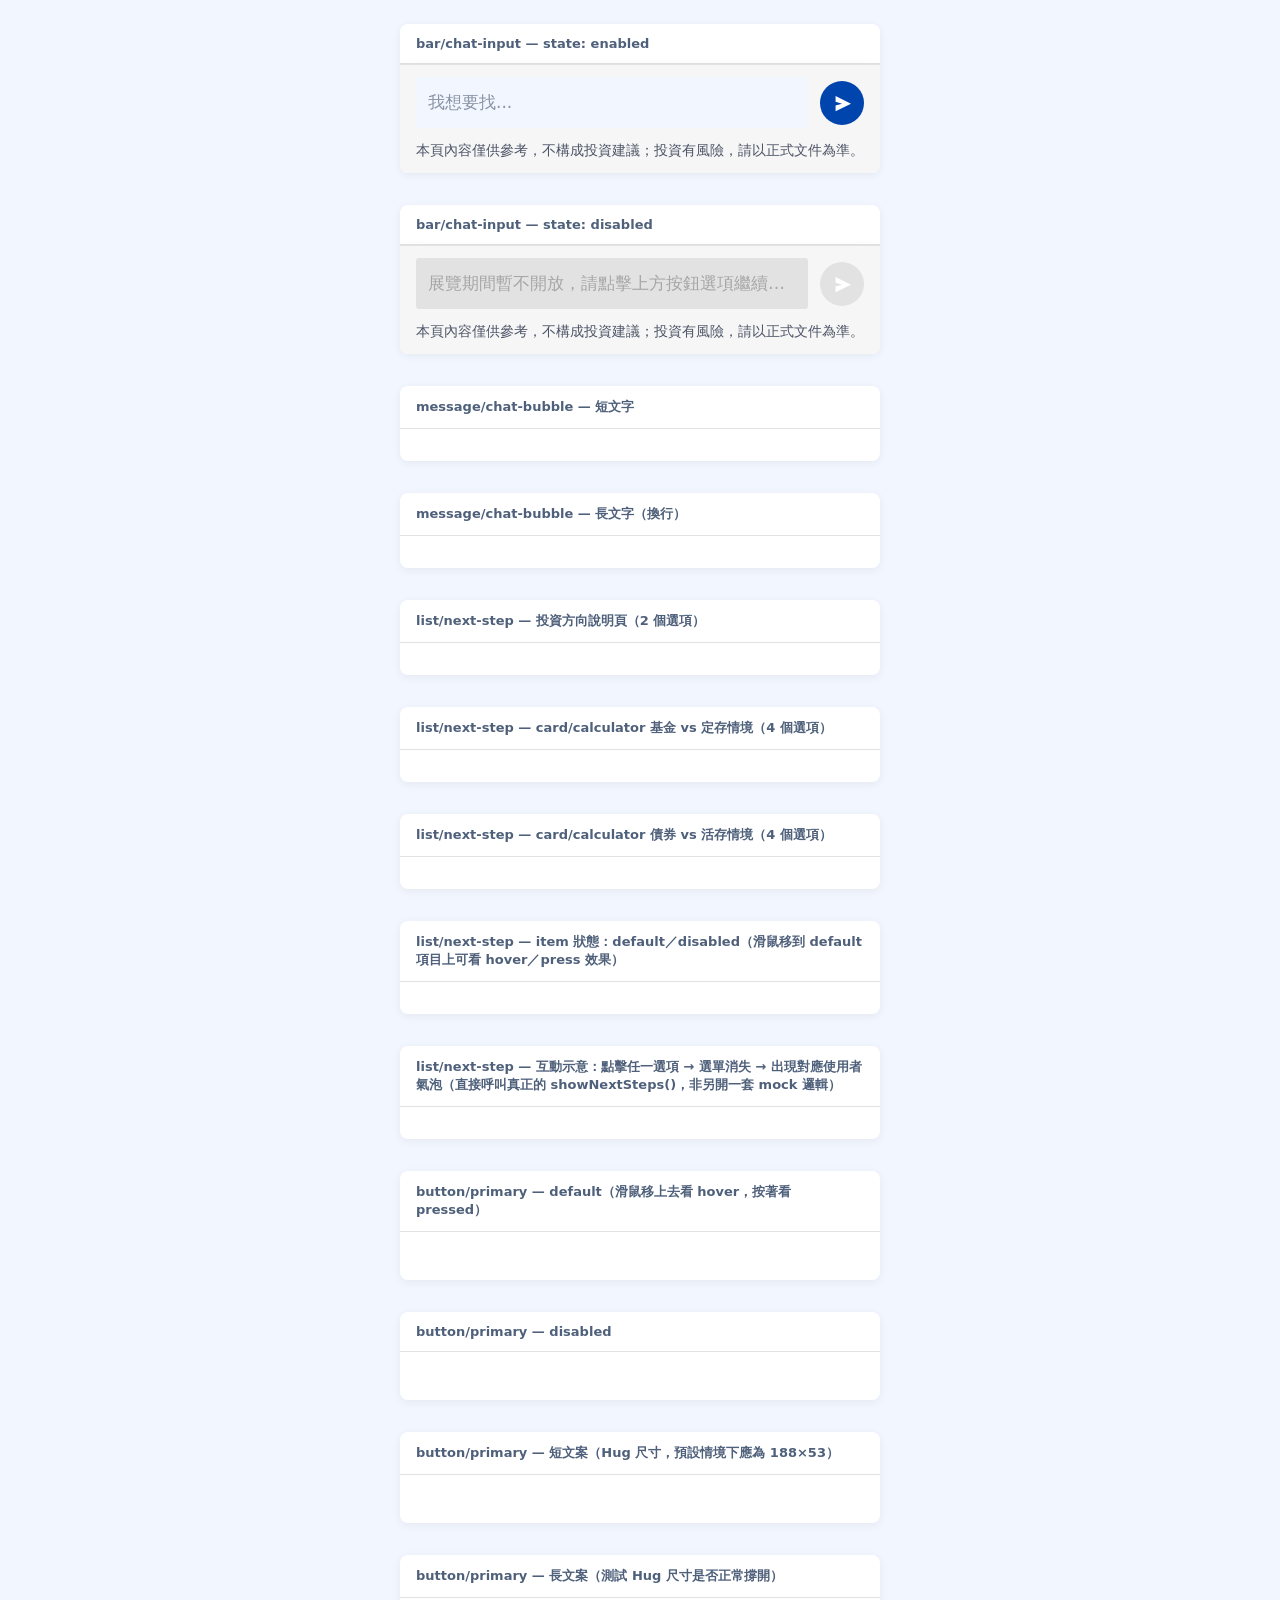
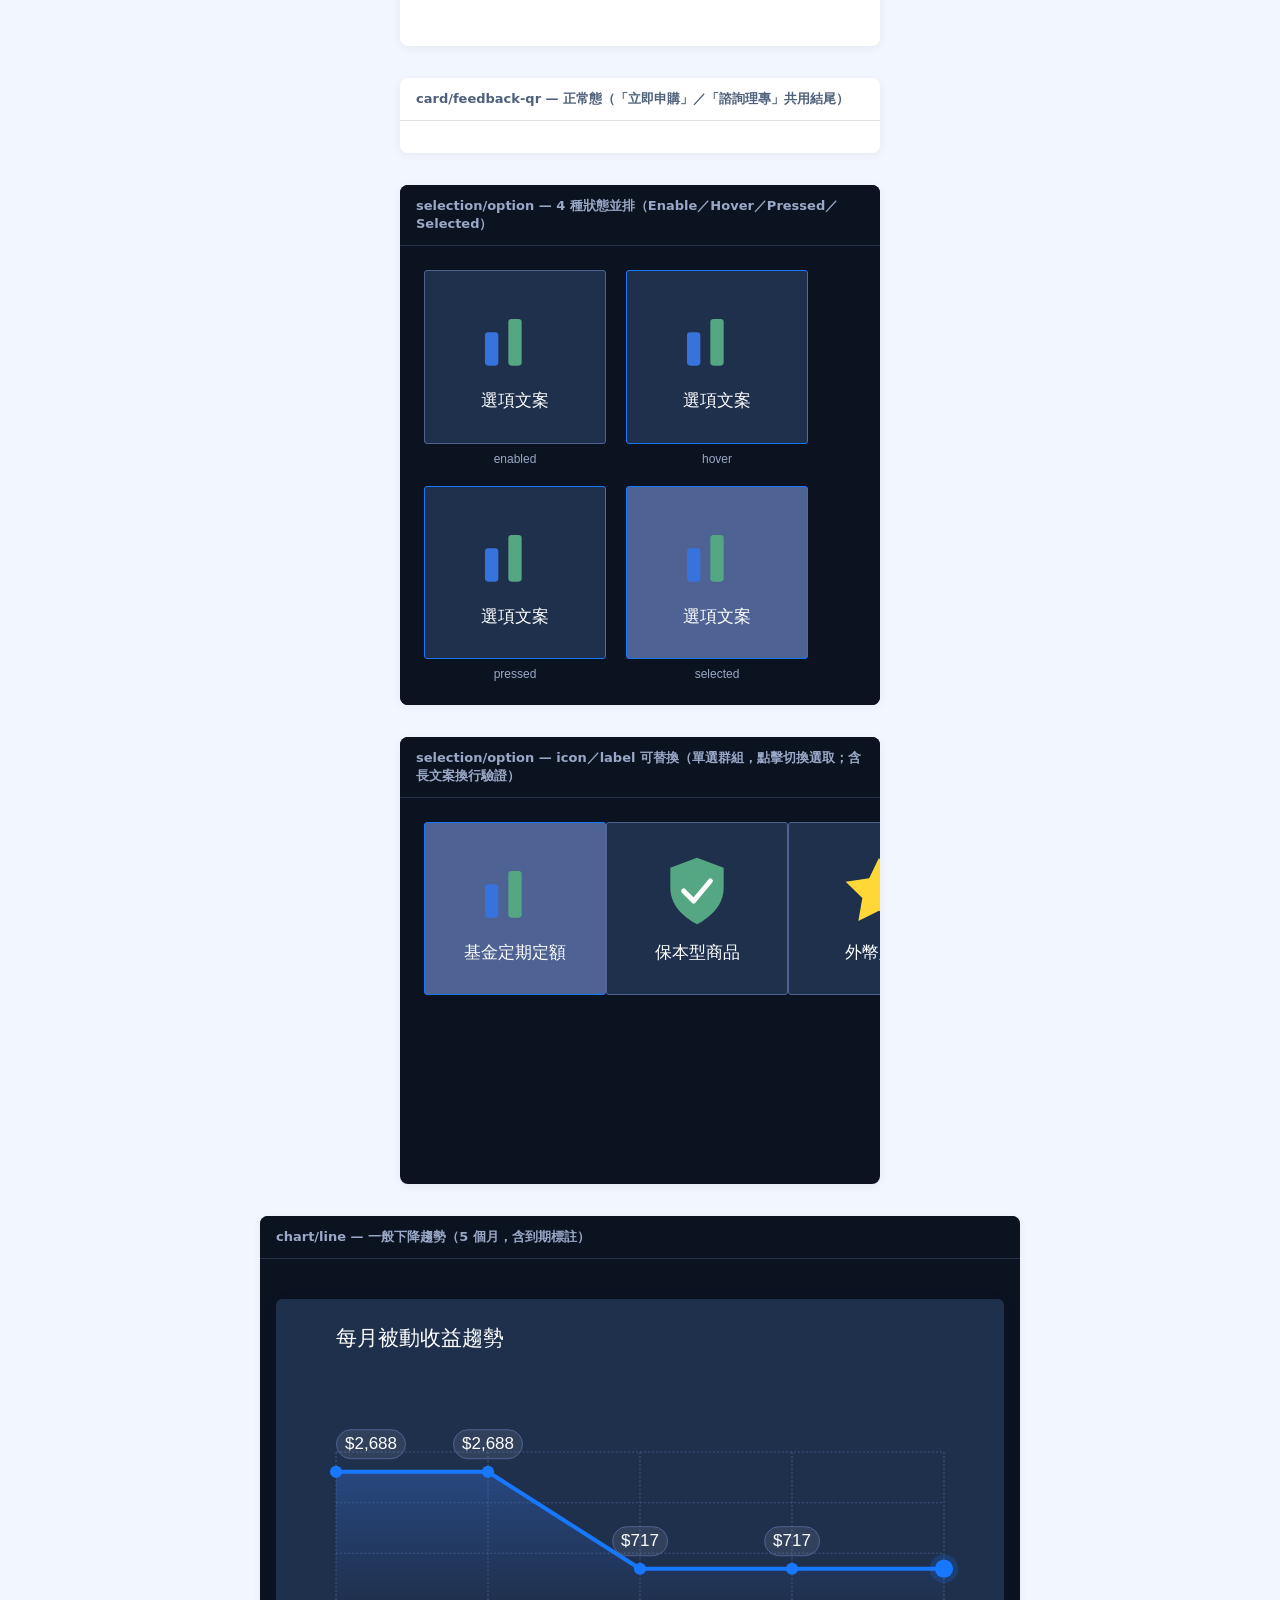
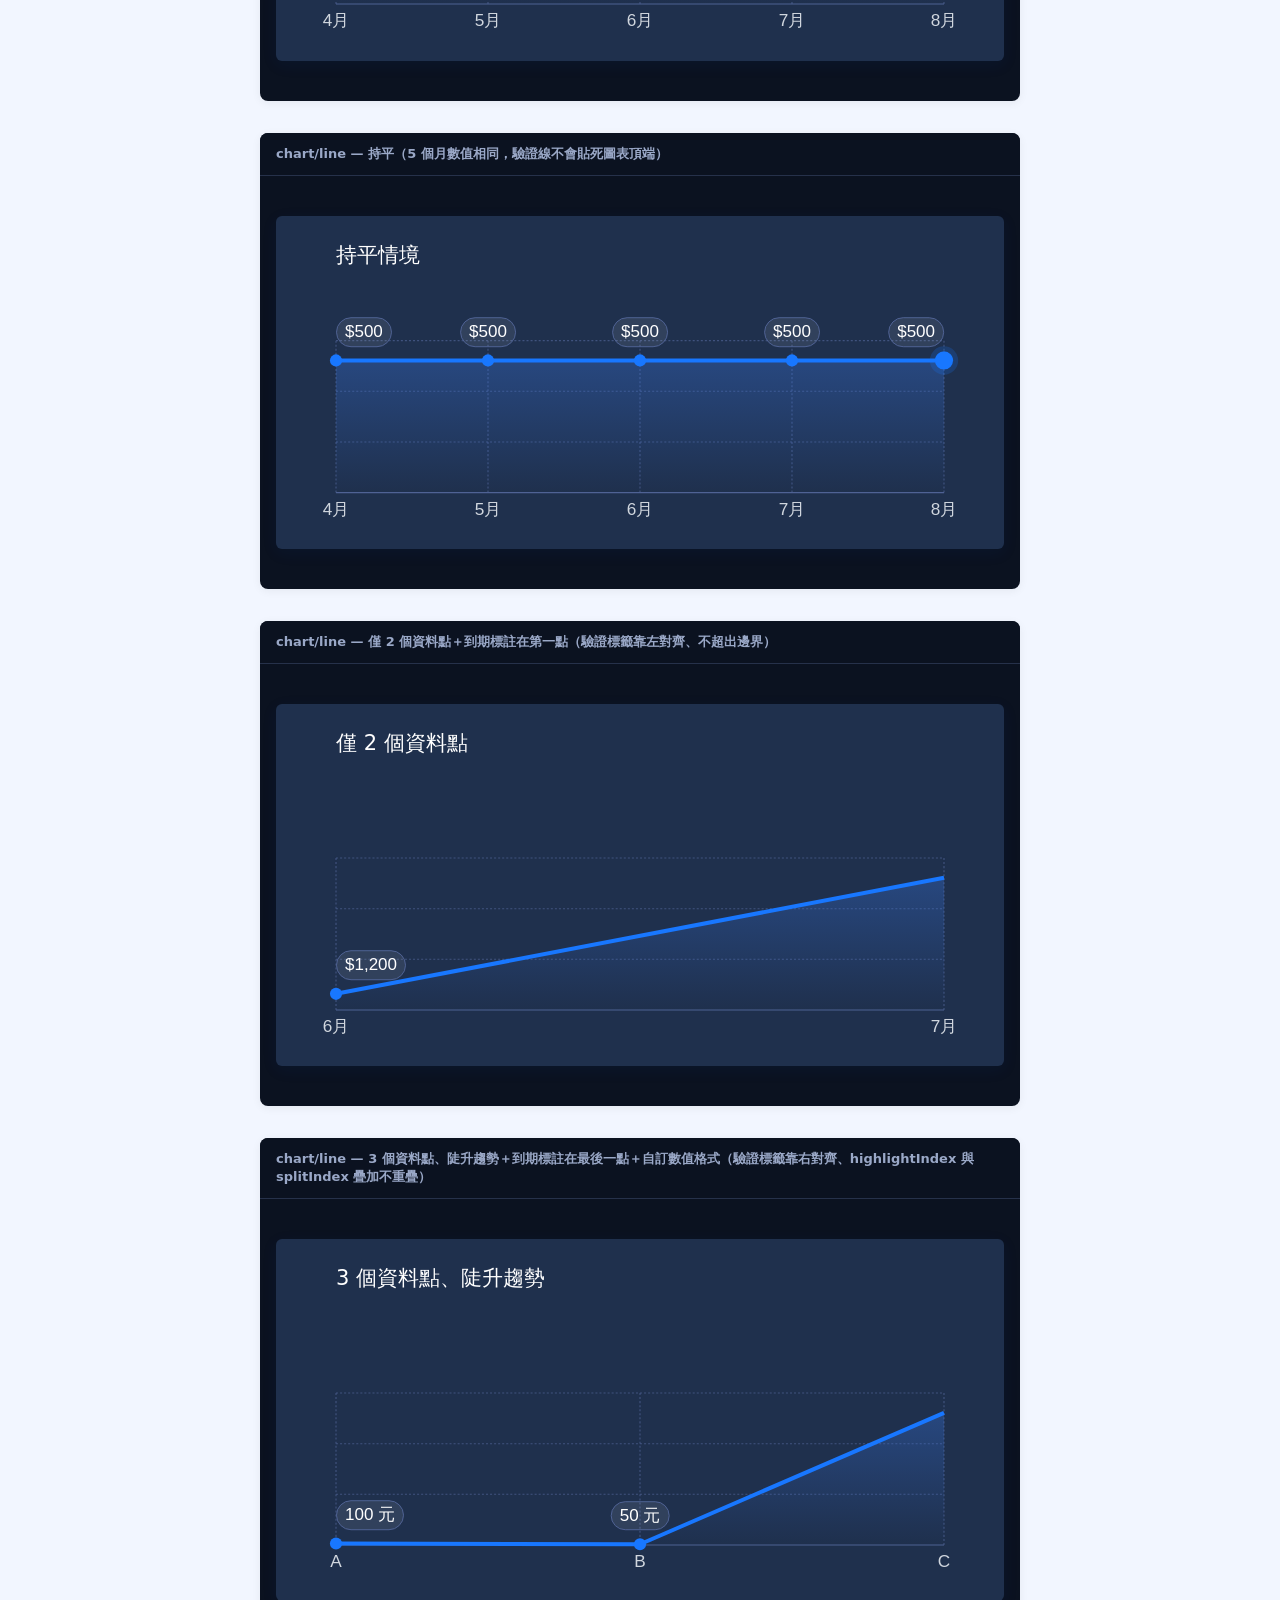
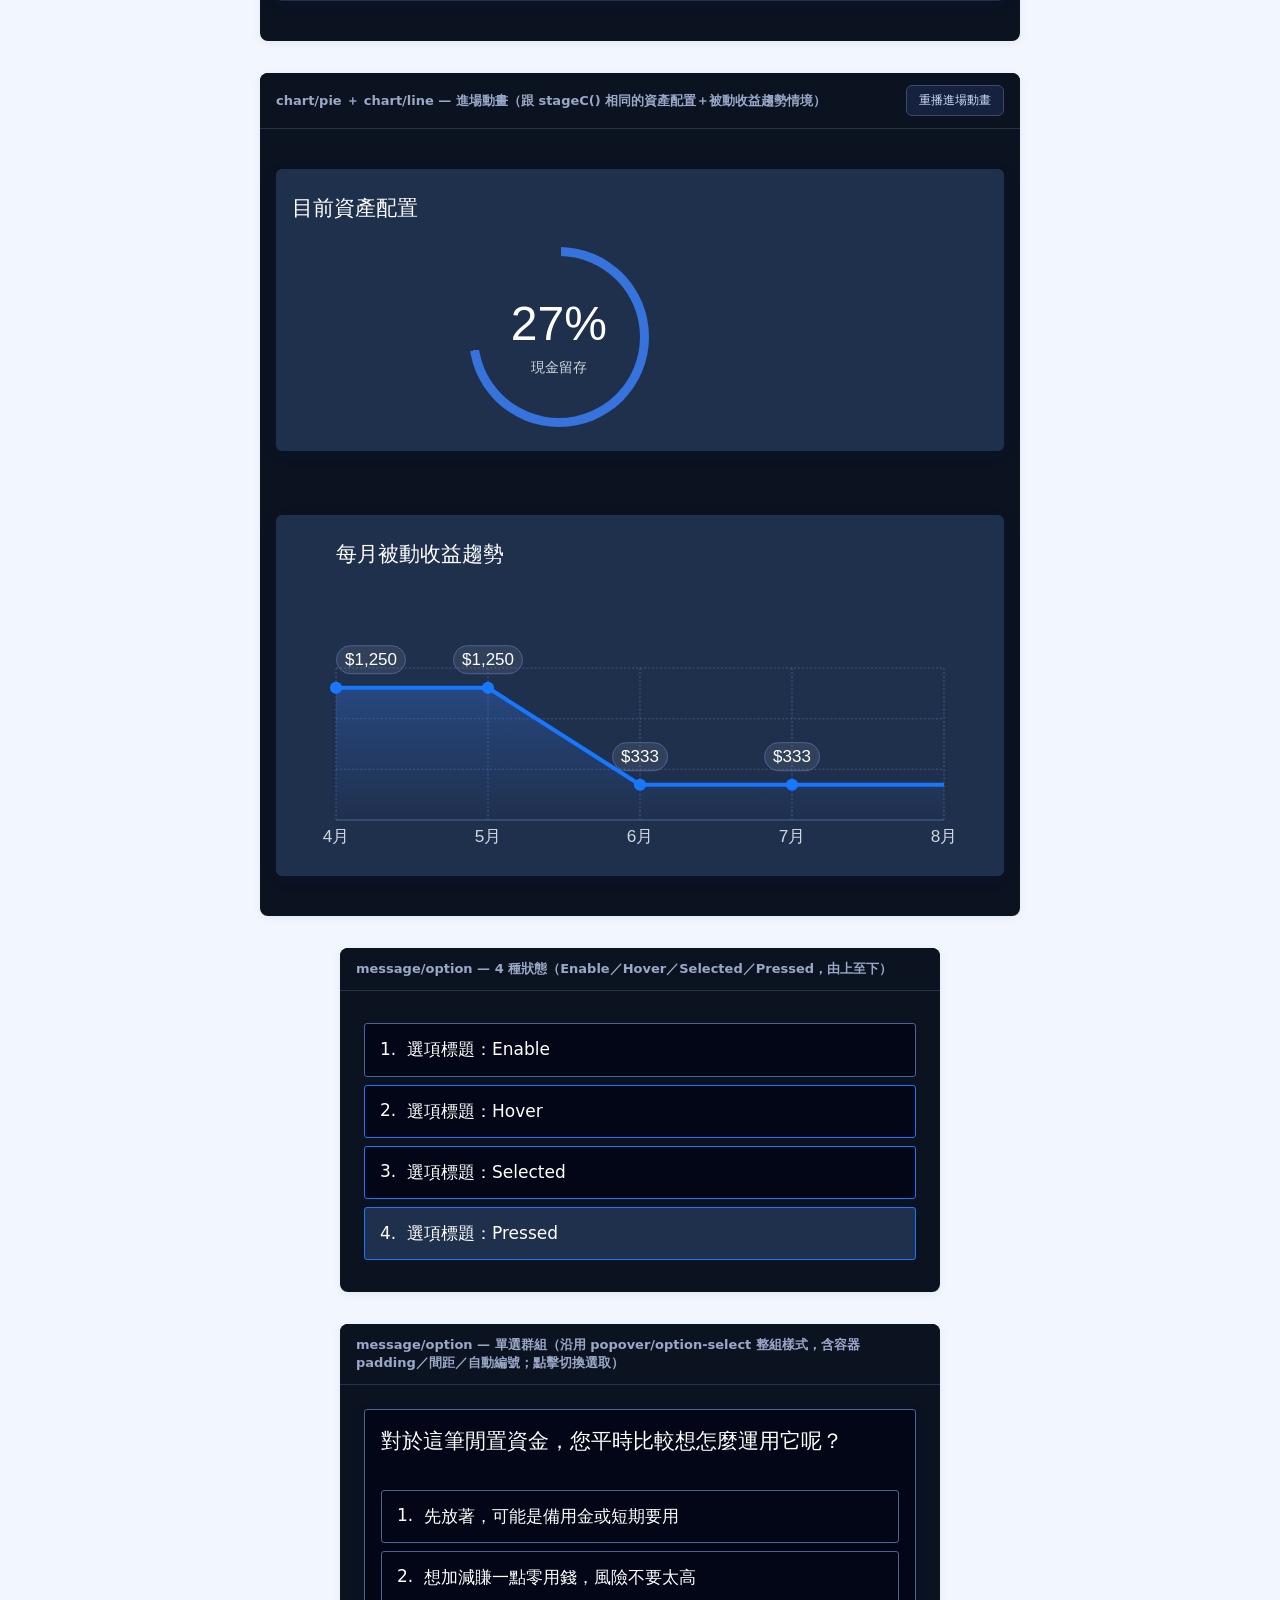
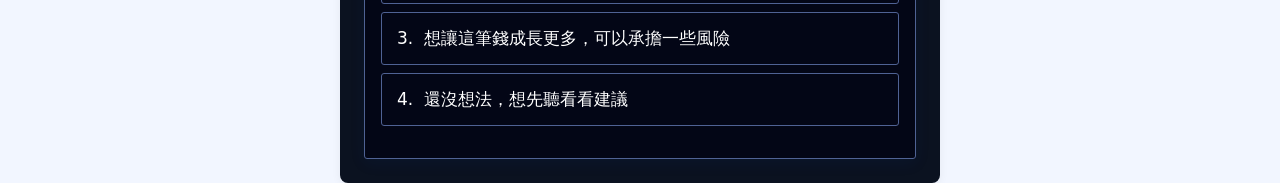
==== commit c4faeb7c: "圖表動畫" ====
--- a/component-library-demo.html
+++ b/component-library-demo.html
@@ -143,6 +143,22 @@
     <div id="linechart-demo-steep" style="padding:16px"></div>
   </div>
 
+  <!-- chart/pie／chart/line 進場動畫展示（2026-08-18 新增）：跟 flow.js stageC() 實際情境
+       一樣兩張圖成對出現，一顆「重播進場動畫」按鈕同時重播兩張圖的進場效果，不用每次都
+       重新整理整個頁面才能反覆檢查。要驗證 prefers-reduced-motion 退化情境（兩張圖應該
+       直接顯示最終畫面，不跑任何畫線／縮放／計數效果），用瀏覽器 DevTools 的 Rendering
+       分頁勾選「Emulate CSS media feature prefers-reduced-motion: reduce」後重新整理
+       這個頁面（重播按鈕本身刻意繞過這個判斷、方便單獨檢視動畫效果，見下方 script 說明，
+       所以測退化情境時要整頁重新整理、不要點重播按鈕）。 -->
+  <div class="demo-section" data-theme="dark" style="background:#0b1220;max-width:760px">
+    <div class="demo-label" style="background:#0b1220;color:#9aa8c7;border-bottom-color:#26314a;display:flex;align-items:center;justify-content:space-between;gap:12px">
+      <span>chart/pie ＋ chart/line — 進場動畫（跟 stageC() 相同的資產配置＋被動收益趨勢情境）</span>
+      <button id="replay-intro-btn" type="button" style="flex-shrink:0;padding:6px 12px;border-radius:6px;border:1px solid #3a4a6b;background:#16213d;color:#cfe0ff;font-size:12px;cursor:pointer">重播進場動畫</button>
+    </div>
+    <div id="intro-demo-pie" style="padding:16px 16px 0"></div>
+    <div id="intro-demo-line" style="padding:16px"></div>
+  </div>
+
   <!-- message/option（Figma node 374:4371／374:4424）：純文字單選列表選項，暗色主題。
        Pressed 是原生 :active 偽類（不像 selection/option 是 JS 切的 class），demo-force-pressed
        是借用跟 .choice:active 完全相同的規則掛一個 demo 專用 class，才能不用真的按著滑鼠
@@ -159,6 +175,7 @@
   <!-- down() 內部固定找 #screen 當捲動容器，這裡不需要真的捲動，放一個隱藏節點避免報錯 -->
   <div id="screen" style="display:none"></div>
 
+  <script src="js/sound.js"></script>
   <script src="js/engine.js"></script>
   <script src="js/component-library.js"></script>
   <script>
@@ -304,6 +321,28 @@
     renderComponent('chart/line', [
       {label:'A',value:100},{label:'B',value:50},{label:'C',value:9000}
     ], {title:'3 個資料點、陡升趨勢', splitIndex:'C', splitLabel:'到期在最後一點', formatValue:v=>Math.round(v).toLocaleString()+' 元'});
+
+    /* chart/pie／chart/line 進場動畫展示：資料直接沿用跟 flow.js stageC() 相近的情境
+       （投資配置 73%／現金留存 27%、定存到期後被動收益從 $1,250 掉到 $333），renderComponent()
+       回傳的 card 本身就帶有 replayIntro（見 js/component-library.js renderPieChart／
+       renderLineChart 尾端），重播按鈕直接呼叫，不用另外重新建立卡片或重新整理頁面。
+       按鈕點擊後短暫 disable：兩張圖動畫總長度都在 1.2 秒內，這裡抓 1.3 秒的緩衝時間，
+       避免使用者在動畫還沒播完時連續快速點擊、跟自己前一輪動畫的 setTimeout 打架
+       （雖然 card.__introGen 那套世代比對已經會讓上一輪的殘留回呼自動失效，這裡單純是
+       多一層更直觀的 UI 保護，避免按鈕看起來「按了沒反應」）。 */
+    chatBox = document.getElementById('intro-demo-pie');
+    const introPieCard = renderComponent('chart/pie', 73, 750000, {title:'目前資產配置'});
+    chatBox = document.getElementById('intro-demo-line');
+    const introLineCard = renderComponent('chart/line', [
+      {label:'4月',value:1250},{label:'5月',value:1250},
+      {label:'6月',value:333},{label:'7月',value:333},{label:'8月',value:333}
+    ], {title:'每月被動收益趨勢', splitIndex:1, splitLabel:'定存到期'});
+    document.getElementById('replay-intro-btn').addEventListener('click',function(){
+      this.disabled=true;
+      introPieCard.replayIntro();
+      introLineCard.replayIntro();
+      setTimeout(()=>{this.disabled=false;},1300);
+    });
 
     /* message/option 四態並排：Selected 直接用元件自己真正的 .sel class，Hover／Pressed
        借用上面新增的 demo-force-hover／demo-force-pressed（跟真正的 :hover／:active 規則
--- a/css/style.css
+++ b/css/style.css
@@ -111,11 +111,12 @@
   height:58px;padding:var(--spacing-12) 14px;border-bottom:1px solid var(--color-container-general-divider);
   background:var(--color-surface-grey)}
 /* Dark Mode 下維持圖示標記（.app-header-logo-icon）原始的多色品牌識別色（橘/綠/藍漸層＋深藍），
-   這是凱基銀行的品牌圖示，不能改色；但「凱基銀行」「AI 智富管家」文字圖跟中間分隔線
-   （.app-header-logo-kgib／-divider／-ai）都是單一深藍色（#00367B 系列）純色向量圖，
-   直接疊在深色 header 背景上會幾乎看不見，且素材本身沒有另外準備淺色版本、也不是 inline SVG
-   （CSS 沒辦法用 fill/color 直接改色）——這三個圖層改用 filter 轉成純白：brightness(0) 先把
-   不透明像素轉黑（保留原本的透明區域），invert(1) 再把黑轉白，是重新上色純色圖示的通用做法。
+   這是凱基銀行的品牌圖示，不能改色；但「凱基銀行」「AI 智富管家」文字圖（單一深藍色
+   #00367B 系列純色向量圖）跟中間分隔線（純色 CSS 色塊，見下方 .app-header-logo-divider）
+   直接疊在深色 header 背景上會幾乎看不見，文字圖素材本身沒有另外準備淺色版本、也不是
+   inline SVG（CSS 沒辦法用 fill/color 直接改色）——這三個圖層統一改用 filter 轉成純白：
+   brightness(0) 先把不透明像素轉黑（保留原本的透明區域），invert(1) 再把黑轉白，是重新
+   上色純色圖示的通用做法，同一顆 filter 對 <img> 或純色 <span> 一視同仁。
    刻意只選這三個 class、不對整個 .app-header-brand 套用，避免連圖示標記也被一併轉成單色。 */
 [data-theme="dark"] .app-header-logo-kgib,
 [data-theme="dark"] .app-header-logo-divider,
@@ -135,12 +136,30 @@
    role="img"+aria-label 讓整組 lockup 對螢幕報讀軟體仍有可讀的替代文字。 */
 .app-header-logo-icon{position:absolute;left:0;top:0;width:35px;height:35px;display:block}
 .app-header-logo-kgib{position:absolute;left:47px;top:7px;width:105px;height:21px;display:block}
-.app-header-logo-divider{position:absolute;left:164px;top:2.42px;width:0.793px;height:30.154px;display:block}
+/* 分隔線改用純色色塊（background），不再用 <img src=svg>：原本的向量圖寬度只有 0.793px，
+   這種次像素寬度的點陣圖在 WebKit（iOS Safari，iPad／iPhone 皆是）某些狀況下會直接不繪製，
+   導致分隔線在平板／手機上完全消失，桌機瀏覽器（Chrome/Firefox 的圖片繪製管線不同）則不受影響。
+   純色色塊由瀏覽器直接填色，不經過圖片解碼／點陣化流程，同樣次像素寬度下三種瀏覽器引擎
+   都能穩定繪製。顏色沿用原 SVG 的 fill（#00367C），Dark Mode 下方的 filter 規則對 <img>
+   或純色 <span> 一視同仁，不需要另外改。 */
+.app-header-logo-divider{position:absolute;left:164px;top:2.42px;width:0.793px;height:30.154px;display:block;background:#00367C}
 .app-header-logo-ai{position:absolute;left:176.81px;top:10.59px;width:101.453px;height:16.956px;display:block}
 .reset{flex-shrink:0;font-family:var(--font-cn);font-size:var(--type-caption-size);font-weight:var(--type-caption-weight-cn);
   line-height:var(--type-caption-lh-cn);letter-spacing:var(--type-caption-ls-cn);
   background:var(--color-container-general-filter-inactive-grey);border:0;color:var(--color-content-general-secondary);
   padding:6px 10px;border-radius:var(--radius-medium);cursor:pointer}
+/* 音效靜音開關（js/sound.js）：選項卡片被選中時的音效回饋，這顆按鈕讓使用者關掉。
+   視覺上跟 .reset 用同一組 token（同樣是灰底圓角小按鈕），放在它左邊、共用同一列。
+   兩個狀態（開/靜音）各自一顆 inline SVG，用 class 切換顯示/隱藏，不是同一顆 SVG
+   動態改 path——兩個圖示的線條結構差異夠大（有沒有交叉的 X），分開寫比較好維護。 */
+.sound-toggle{flex-shrink:0;display:inline-flex;align-items:center;justify-content:center;
+  width:32px;height:32px;margin-right:8px;
+  background:var(--color-container-general-filter-inactive-grey);border:0;color:var(--color-content-general-secondary);
+  border-radius:var(--radius-medium);cursor:pointer}
+.sound-toggle-icon{width:18px;height:18px;display:block}
+.sound-toggle-icon-off{display:none}
+.sound-toggle.is-muted .sound-toggle-icon-on{display:none}
+.sound-toggle.is-muted .sound-toggle-icon-off{display:block}
 /* 窄螢幕（約 iPhone SE〜一般手機寬度）下，置中的 logo＋標題文字組合寬度加上兩側「重新開始」
    按鈕，容易在同一列擠到互相重疊；這個寬度只留圖示、把文字標籤收起來，保留功能但不佔版面，
    避免跟置中的 .app-header-brand 疊字（門檻 400px 是實測 iPhone SE／一般手機寬度下兩者
@@ -262,9 +281,17 @@
    不是管家在說的重點內容」；沿用跟 .analysis-disclaimer（開場那句 AI 生成內容警語）
    同一組字級／顏色 token，全站的「警語類」文字統一同一個視覺層級。
    疊在 .ai-msg 上（多一個 class，靠特異性覆蓋掉上面的 body 字級規則），還是走同一套
-   appendToChat()／捲動邏輯，不用另外重造一個訊息容器類型。 */
+   appendToChat()／捲動邏輯，不用另外重造一個訊息容器類型。
+   margin 特別覆寫（不用 .ai-msg 預設的 16px 16px 上下對稱）：警語緊接在 stageE() 的
+   推薦卡片之後出現，語意上是「這張卡片的附註」，跟卡片應該視覺分組、間距要小；
+   但緊接在警語後面的是「配置建議」橋接句（見 idleBridgeText()），是新的一段話、
+   不是警語的延伸，兩者用一般 body 字級的落差已經有區分，但上下 margin 一樣時
+   （相鄰兄弟 margin 會 collapse 取較大值，兩段間距其實跟卡片–警語間距一樣）
+   讀起來就像警語跟橋接句黏在一起，分不出「這句是附註、那句才是新內容」——
+   改成上邊距小、下邊距大，跟卡片維持緊鄰的分組感，同時把警語後面的間距拉開。 */
 .ai-msg.disclaimer-note{font-size:var(--type-caption-size);font-weight:var(--type-caption-weight-cn);
-  line-height:var(--type-caption-lh-cn);letter-spacing:var(--type-caption-ls-cn);color:var(--color-content-general-secondary)}
+  line-height:var(--type-caption-lh-cn);letter-spacing:var(--type-caption-ls-cn);color:var(--color-content-general-secondary);
+  margin:var(--spacing-8) 0 var(--spacing-28)}
 .ai-msg .md-ul{margin:2px 0 8px;padding-left:20px}
 .ai-msg .md-ul:last-child{margin-bottom:0}
 .ai-msg .md-ul li{margin:3px 0}
--- a/css/component-library.css
+++ b/css/component-library.css
@@ -82,58 +82,116 @@
 .linechart-xlabel{font-family:var(--kgi-font-auto-body-regular-tc-family),sans-serif;font-size:var(--kgi-font-auto-body-regular-tc-size-rem);
   font-weight:var(--kgi-font-auto-body-regular-tc-weight);fill:var(--color-content-general-secondary)}
 
-/* chart/asset-overview（本行＋他行資產整合總覽，見 js/flow.js stageH3()）：外層卡片／圖例
-   沿用 .pie-card／.pie-overview／.pie-legend 本身的樣式；本行／他行投資占比各自獨立、
-   不是同一個總數的切片，改用兩條同心圓弧（ringchart）取代 chart/pie 的甜甜圈，弧線用
-   stroke-dasharray 依各自占比裁切，rotate(-90deg) 讓起點對齊 12 點鐘方向，跟一般
-   進度環（如 Apple Watch 三環）閱讀習慣一致；.ringchart-track 是圈底色，讓沒被進度弧
-   蓋到的部分仍看得出完整圓圈範圍，不會像缺了一角。 */
-/* 208px（比 chart/pie 的 180px 甜甜圈略大）：中心要放兩行字（金額＋「資產總額」），
-   180px 時「資產總額」這行常會頂到內圈弧線甚至溢出，加大中央可用直徑給文字留空間，
-   比繼續縮小字級更保險（字級已經是最小可讀的 caption 尺寸，再縮會影響可讀性）。 */
-.ringchart{position:relative;width:208px;height:208px;flex-shrink:0}
-.ringchart-svg{width:100%;height:100%;display:block}
-.ringchart-track{fill:none;stroke:var(--color-container-general-divider);opacity:.5}
-.ringchart-arc{fill:none;stroke-linecap:round;filter:drop-shadow(0 2px 4px rgba(0,0,0,.35))}
-.ringchart-center{position:absolute;inset:0;display:grid;place-items:center;text-align:center}
-/* opts.bankDetail／opts.otherDetail：併進圖例文字裡的資產級距說明，跟圖例的顏色圓點／
-   百分比放在同一個區塊，讓每個色塊「是誰、占比多少、根據什麼算出來」一次看完，不用
-   再對照卡片上另一段獨立的條列文字 */
-.assetoverview-legend-text{display:flex;flex-direction:column;gap:2px}
-.assetoverview-legend-main{font-size:var(--type-caption-size);line-height:var(--type-caption-lh-cn);color:var(--color-content-general-secondary)}
-.assetoverview-legend-main b{font-family:var(--kgi-font-auto-caption-regular-en-family),sans-serif;font-weight:var(--type-body-b-weight-cn);color:var(--color-content-general-primary)}
-.assetoverview-legend-detail{font-size:var(--type-caption-size);line-height:var(--type-caption-lh-cn);color:var(--color-content-general-tertiary)}
-.assetoverview-products{margin-top:var(--spacing-24);padding-top:var(--spacing-16);border-top:1px solid var(--color-container-general-divider);width:100%}
-.assetoverview-products-label{font-size:var(--type-caption-size);line-height:var(--type-caption-lh-cn);color:var(--color-content-general-secondary);margin-bottom:var(--spacing-8);text-align:center}
-.assetoverview-tags{display:flex;flex-wrap:wrap;gap:var(--spacing-8);justify-content:center}
-.assetoverview-empty{font-size:var(--type-caption-size);line-height:var(--type-caption-lh-cn);color:var(--color-content-general-tertiary);text-align:center}
+/* chart/asset-overview（整體投資占比＋本行／他行明細，見 js/flow.js stageH3()）：外層卡片
+   沿用 .pie-card 本身的樣式；中央圓環改成單一整體占比（取代舊版兩條同心圓弧），弧線用
+   固定 stroke-dasharray（圓周長）＋動態 stroke-dashoffset 畫出進度（見 renderAssetOverviewChart()
+   掛載後的動畫邏輯），rotate(-90deg) 讓起點對齊 12 點鐘方向，跟一般進度環（如 Apple Watch
+   三環）閱讀習慣一致；.invov-ring-track 是圈底色，讓沒被進度弧蓋到的部分仍看得出完整圓圈
+   範圍，不會像缺了一角。中心大數字沿用 chart/pie 的 .pie-value／.pie-label 尺寸、間距與
+   顏色（純色，不加漸層）。
+   主打平板瀏覽，預設（基準樣式）就是圓環＋明細左右並排：卡片分左欄（.invov-left，圓環＋
+   投資類型標籤）／右欄（.invov-side，銀行別長條＋總資產／投資金額／現金部位＋附註），
+   中間用 .invov-vdivider 隔開，不是一路垂直堆疊到底——平板寬度綽綽有餘，並排能讓卡片
+   矮很多，不用一直往下滑。總資產那排統計數字與最下面的附註文字都收在右欄裡（跟著銀行別
+   長條同一欄寬度），不再貫穿卡片全寬——這三塊本來就是同一組「明細數字」，收在同一欄比
+   分成「並排區塊」＋「全寬區塊」兩段更完整、也更貼近使用者提供的排版參考。右欄內部再拆
+   .invov-rmain（長條＋統計數字，置中在欄位可用高度內）／.invov-footnote（固定貼底，
+   不參與置中）兩塊，讓右欄整體高度跟左欄（圓環＋標籤）對齊時，明細不會頂到最上緣、
+   附註不會跟著置中飄到中間。左欄本身是置中對齊（讓圓環維持置中），但投資類型標籤／
+   標籤列改用 align-self:flex-start 蓋回去，靠左對齊卡片標題的左邊界——投資類型是文字
+   說明，靠左讀起來比跟著圓環置中更順。斷點沿用同檔案 .kgi-card 已經在用的
+   max-width:640px（見下方 card/recommendation 說明）：小於這個寬度才視為窄手機，
+   改回垂直堆疊、隱藏 .invov-vdivider、置中對齊。
+   顏色一律用站內既有 Design Guideline tokens；弧線／長條／投資占比數字改用
+   --color-chart-blue-1st（比原本的 --color-chart-blue-2nd 更深、對比更高，在白色卡片
+   背景上更清楚，不會看起來偏淡）；弧線與長條都是純色描邊／填色，不加 drop-shadow／
+   box-shadow 螢光或漸層文字效果——維持跟站內其他圖表（chart/pie／chart/line）一致的
+   樸素配色調性；兩行銀行別長條統一同一個藍色 token，不再分本行／他行兩色。數字類文字
+   （百分比、萬元金額、區間）統一加
+   font-variant-numeric:tabular-nums，直式對齊、數字變動時版面不會抖動；標籤／說明文字
+   統一補上 letter-spacing token（--type-caption-ls-cn／--type-subtitle-ls-cn／
+   --type-body-ls-cn），跟站內其他使用同一組 Typography Token 的元件（如 card/product）
+   字距一致。 */
+.invov-card{width:100%}
+.invov-header{align-self:flex-start;margin-bottom:var(--spacing-16)}
+.invov-title{font-size:var(--type-body-size);font-weight:var(--type-body-b-weight-cn);line-height:var(--type-body-lh-cn);letter-spacing:var(--type-body-ls-cn);color:var(--color-content-general-primary)}
+.invov-main{width:100%;display:flex;align-items:stretch;gap:var(--spacing-24)}
+.invov-left{flex:0 0 40%;min-width:0;display:flex;flex-direction:column;align-items:center}
+.invov-vdivider{flex-shrink:0;width:1px;background:var(--color-container-general-divider)}
+.invov-ring{position:relative;width:208px;height:208px;flex-shrink:0}
+.invov-ring-svg{width:100%;height:100%;display:block}
+.invov-ring-track{fill:none;stroke:var(--color-container-general-divider);opacity:.5}
+.invov-ring-arc{fill:none;stroke:var(--color-chart-blue-1st);stroke-linecap:round}
+.invov-ring-center{position:absolute;inset:0;display:grid;place-items:center;text-align:center}
+.invov-ring-value{font-variant-numeric:tabular-nums}
+.invov-side{flex:1;min-width:0;display:flex;flex-direction:column}
+.invov-rmain{flex:1;min-height:0;display:flex;flex-direction:column;justify-content:center}
+.invov-tags-label{align-self:flex-start;width:100%;font-size:var(--type-caption-size);font-weight:var(--type-caption-weight-cn);line-height:var(--type-caption-lh-cn);letter-spacing:var(--type-caption-ls-cn);color:var(--color-content-general-tertiary);margin-top:auto;margin-bottom:var(--spacing-8)}
+.invov-tags-label:empty{display:none}
+.invov-tags{align-self:flex-start;display:flex;flex-wrap:wrap;gap:var(--spacing-8);justify-content:flex-start}
+.invov-empty{align-self:flex-start;width:100%;font-size:var(--type-caption-size);font-weight:var(--type-caption-weight-cn);line-height:var(--type-caption-lh-cn);letter-spacing:var(--type-caption-ls-cn);color:var(--color-content-general-tertiary);text-align:left;margin-top:auto}
+.invov-divider{width:100%;border-top:1px solid var(--color-container-general-divider);margin:var(--spacing-16) 0}
+.invov-banks{width:100%;display:flex;flex-direction:column;gap:var(--spacing-16)}
+.invov-bank-head{display:flex;justify-content:space-between;align-items:baseline}
+.invov-bank-name{font-size:var(--type-body-size);font-weight:var(--type-body-b-weight-cn);line-height:var(--type-body-lh-cn);letter-spacing:var(--type-body-ls-cn);color:var(--color-content-general-primary)}
+.invov-bank-pct{font-size:var(--type-body-size);font-weight:var(--type-body-b-weight-cn);line-height:var(--type-body-lh-cn);letter-spacing:var(--type-body-ls-cn);font-variant-numeric:tabular-nums}
+.invov-bar{width:100%;height:10px;border-radius:var(--radius-full,999px);background:var(--color-container-general-divider);overflow:hidden;margin:var(--spacing-8) 0}
+.invov-bar-fill{width:0;height:100%;border-radius:var(--radius-full,999px);transition:width .9s cubic-bezier(.4,0,.2,1)}
+.invov-bank-foot{display:flex;justify-content:space-between;font-size:var(--type-caption-size);font-weight:var(--type-caption-weight-cn);line-height:var(--type-caption-lh-cn);letter-spacing:var(--type-caption-ls-cn);color:var(--color-content-general-tertiary);font-variant-numeric:tabular-nums}
+.invov-summary{width:100%;display:flex;justify-content:space-between;text-align:center}
+.invov-summary-item{flex:1}
+.invov-summary-item+.invov-summary-item{border-left:1px solid var(--color-container-general-divider)}
+.invov-summary-label{font-size:var(--type-caption-size);font-weight:var(--type-caption-weight-cn);line-height:var(--type-caption-lh-cn);letter-spacing:var(--type-caption-ls-cn);color:var(--color-content-general-secondary)}
+.invov-summary-value{font-size:var(--type-body-size);font-weight:var(--type-body-b-weight-cn);line-height:var(--type-body-lh-cn);letter-spacing:var(--type-body-ls-cn);color:var(--color-content-general-primary);margin-top:2px;font-variant-numeric:tabular-nums}
+.invov-summary-value span{font-size:var(--type-caption-size);font-weight:var(--type-caption-weight-cn);margin-left:2px}
+.invov-footnote{width:100%;font-size:var(--type-caption-size);font-weight:var(--type-caption-weight-cn);line-height:var(--type-caption-lh-cn);letter-spacing:var(--type-caption-ls-cn);color:var(--color-content-general-tertiary);margin-top:var(--spacing-16);font-variant-numeric:tabular-nums}
+/* 窄手機（同一檔案 .kgi-card 也用這個斷點，見上方 card/recommendation 說明）改回垂直堆疊、
+   置中對齊——不夠寬並排的話，圓環跟明細擠在一起反而字都要縮小，還不如維持原本一行一行看。 */
+@media (max-width:640px){
+  .invov-main{flex-direction:column;align-items:center}
+  .invov-left{flex:0 0 auto;width:100%}
+  .invov-vdivider{display:none}
+  .invov-ring{margin:0 auto}
+  .invov-tags{justify-content:center;align-self:center}
+  .invov-tags-label{text-align:center;align-self:center}
+  .invov-empty{text-align:center;align-self:center}
+}
 
 /* ============================================================
-   card/recommendation（凱基商品推薦卡片，交接文件：kgi-recommendation-card-handoff.md）
-   取代 stageE() 原本的 RECO_REASON 大段文字說明，深色、平板直式優先、純展示卡（不可點擊）。
-   全部收斂在 .kgi-card 命名空間下，故意不套用站內既有的 Design Guideline token——文件裡
-   的色票（--kgi-* 變數）是這組卡片自己的識別配色，站內 token 沒有完全對應的顏色，
-   混用會破壞文件指定的「深色霓虹光暈＋雜訊底紋」視覺效果，改動時請直接依交接文件調整，
-   不要把這裡的色票換成別的元件在用的 --color-* token。
+   card/recommendation（凱基商品推薦卡片）。
+   2026-08-14 依 Figma node 393:6076（基金）／393:6001（債券）／393:5878（定存）
+   用 get_design_context／get_metadata／get_variable_defs 全面核對重製，取代舊版交接文件
+   （kgi-recommendation-card-handoff.md）指定的深色霓虹光暈＋雜訊底紋視覺。
+   舊版判斷「全部不套 Design Guideline token」的理由這次不再成立：三個新節點的
+   variable_defs 讀出來，卡片外框／內容區背景／標題副標／分隔線／打勾圖示／字級全部都是
+   Container/Card/White、Content/General/Primary、Content/General/Secondary、
+   Container/General/Divider、Chart/Blue 3rd 這幾個既有 Guideline token，三個商品共用
+   同一組，已經改用對應 token（見下面各規則旁的核對註解）。
+   2026-08-14（同日第二次修訂，取代下面「左側色塊維持識別色」的做法）：
+   左側視覺區塊改成直接用 Figma node 427:1855（定存）／427:1865（債券）／427:1876（基金）
+   的「Visual」子圖層匯出的背景圖（assets/bg-usd-fixed-deposit.png／bg-bonds.png／
+   bg-funds.png），漸層底＋icon 線稿已經一起烤進圖裡，不再用 --kgi-panel 純色＋
+   radial-gradient 光暈＋另外疊一顆 icon SVG 做 CSS 模擬（那是在還沒有實際美術圖檔時的
+   權宜做法）。三個節點裡「美金定存／USD FIXED DEPOSIT」等中英文標題文字圖層在 Figma
+   本身就是隱藏狀態（純內容佔位，不是真的合成進畫面的美術字），所以匯出整個節點時就已經
+   是純背景+icon、不含文字，不需要另外去背或裁切文字。
+   文字部分（商品名稱、英文標籤）維持系統上字（真正的 HTML/CSS 文字節點），沒有烤進圖片；
+   顏色沿用 Content/General/Primary／Secondary 這兩個既有 token——這兩個 token 在
+   index.html 設定的 [data-theme="dark"] 下會解析成白色／淺灰藍（見 css/tokens/colors.css），
+   跟稿子上（Figma 預設淺色畫布）量到的深色數值不衝突，只是同一個 token 在深色主題下的
+   對應值，套在這幾張深色背景圖上維持了清楚的對比度，不需要另外新增字色 fallback。
+   字級／字重／行高／字距（中文標題 32px/400/1.5、英文標籤 12px/400/1.4/letter-spacing
+   .08em）直接對應 get_design_context 讀到的稿子數值，沒有變動。
    .kgi-card-group：combo（債券＋基金搭配）情境會同時渡入兩筆資料、疊出兩張卡（見
    js/component-library.js renderRecommendationCard()），這裡只負責讓兩張卡上下排列、
    統一間距，不是卡片本身的樣式。 */
 .kgi-card-group{display:flex;flex-direction:column;gap:var(--spacing-16)}
 .kgi-card{
-  --kgi-surface:#16213A;
-  --kgi-panel:#101B31;
-  --kgi-line:rgba(255,255,255,.09);
-  --kgi-line-soft:rgba(255,255,255,.06);
-  --kgi-text:#EEF2F8;
-  --kgi-muted:#93A0B8;
-  --kgi-soft:#D7DEEA;
-
   display:flex;
-  background:var(--kgi-surface);
-  border:1px solid var(--kgi-line);
-  border-radius:8px;
+  background:var(--color-container-card-white);
+  border:1px solid var(--color-container-general-divider);
+  border-radius:var(--radius-medium);
   overflow:hidden;
-  box-shadow:0 10px 30px rgba(0,0,0,.38);
   font-family:var(--font-cn);
   line-height:1.65;
   -webkit-font-smoothing:antialiased;
@@ -141,76 +199,81 @@
 }
 .kgi-card-group .kgi-card{margin:0}
 
-.kgi-card--bond{ --kgi-accent:#4E97FF; --kgi-name:#8FBCFF; --kgi-glow:rgba(24,119,255,.42); }
-.kgi-card--fund{ --kgi-accent:#FF9A5A; --kgi-name:#FFB183; --kgi-glow:rgba(255,106,44,.40); }
-.kgi-card--fx  { --kgi-accent:#5FD3A6; --kgi-name:#84E3BC; --kgi-glow:rgba(46,196,137,.38); }
-
 @media (max-width:640px){ .kgi-card{ flex-direction:column; } }
 
+/* 背景圖原始尺寸 220×301（node 內建的裁切區域，Visual 子圖層本身較高，被父節點裁掉超出
+   範圍的部分），跟 .kgi-card__visual 目前的實際渲染高度（依卡片內容多寡而定，落在同一個
+   量級）很接近；用 cover＋center 讓比例不完全一致時用「裁切」而不是「等比縮放拉伸」，
+   避免圖片變形——裁切幅度很小（肉眼確認過三種商品都沒有明顯裁到 icon 主體），所以不需要
+   另外跟你確認裁切/縮放的取捨。
+   2026-08-14（第三次修訂）：文字位置修正。稿子 node 429:1931/1988/2046（三個商品完整
+   卡片 mockup，非孤立的背景圖節點）量到文字區塊是 left:20px、相對面板頂端固定
+   40px（不是垂直置中）——之前用 justify-content:center 把文字整個垂直置中在 220×301
+   的面板正中央，跟稿子實際位置（偏上方）不符，這次改成從頂部固定距離對齊。
+   20px／40px 剛好對應既有 spacing token --spacing-20／--spacing-40，不是新的隨意數字。 */
 .kgi-card__visual{
-  flex:none; width:224px; position:relative; overflow:hidden;
-  display:flex; flex-direction:column; justify-content:center; align-items:flex-start;
-  gap:14px; padding:30px 26px;
-  background:var(--kgi-panel);
-  box-shadow:inset -1px 0 0 var(--kgi-line-soft);
+  flex:none; width:220px; position:relative; overflow:hidden;
+  display:flex; flex-direction:column; justify-content:flex-start; align-items:flex-start;
+  gap:var(--spacing-4); padding:var(--spacing-40) var(--spacing-20) var(--spacing-32);
+  background-size:cover; background-position:center; background-repeat:no-repeat;
 }
 @media (max-width:640px){
-  .kgi-card__visual{ width:100%; box-shadow:inset 0 -1px 0 var(--kgi-line-soft); }
-}
-.kgi-card__visual::before{
-  content:""; position:absolute; width:230px; height:230px; border-radius:50%;
-  right:-84px; top:-80px; z-index:0; pointer-events:none;
-  background:radial-gradient(circle, var(--kgi-glow), transparent 66%);
-}
-.kgi-card__visual::after{
-  content:""; position:absolute; inset:0; z-index:0; pointer-events:none;
-  opacity:.5; mix-blend-mode:soft-light; background-size:140px 140px;
-  background-image:url("data:image/svg+xml,%3Csvg xmlns='http://www.w3.org/2000/svg' width='140' height='140'%3E%3Cfilter id='n'%3E%3CfeTurbulence type='fractalNoise' baseFrequency='0.85' numOctaves='2' stitchTiles='stitch'/%3E%3C/filter%3E%3Crect width='100%25' height='100%25' filter='url(%23n)'/%3E%3C/svg%3E");
-}
-.kgi-card__visual > *{ position:relative; z-index:1; }
-
+  .kgi-card__visual{ width:100%; }
+}
+
+/* 商品名稱＋英文標籤：中文名稱、英文標籤都是稿子裡三個商品共用同一個
+   Content/General/Primary／Secondary token（在本專案的 dark theme 下會是白色／淺灰藍，
+   見上方大註解），字重是一般 Regular（不是粗體）。
+   英文標籤文字（FUNDS/BONDS/USD FIXED DEPOSIT）由 KGI_CARD_THEME 這個對照表決定
+   （js/component-library.js），不是 RECO_CARD 資料本身的欄位——維持 RECO_CARD 資料
+   結構不變，只在元件內部依 data.type 查表。 */
 .kgi-card__name{
-  font-size:clamp(32px,4.4vw,40px);
-  font-weight:900; letter-spacing:-.01em; line-height:1;
-  color:var(--kgi-name);
-}
-.kgi-card__accent{
-  display:block; width:36px; height:4px; border-radius:2px;
-  background:var(--kgi-accent);
-}
-.kgi-card__mark{
-  position:absolute; right:-42px; bottom:-40px; width:190px; height:190px;
-  z-index:0; pointer-events:none; transform:rotate(-6deg);
-  color:var(--kgi-accent);
+  font-family:var(--font-cn);
+  font-size:32px; font-weight:400; line-height:1.5;
+  color:var(--color-content-general-primary);
+}
+.kgi-card__label-en{
+  font-family:var(--font-en);
+  font-size:12px; font-weight:400; line-height:1.4; letter-spacing:.08em;
+  color:var(--color-content-general-secondary);
 }
 
 .kgi-card__body{
-  flex:1; min-width:0; padding:28px 30px;
-  display:flex; flex-direction:column; justify-content:center;
+  flex:1; min-width:0; padding:var(--spacing-32);
+  display:flex; flex-direction:column; gap:var(--spacing-16);
 }
 .kgi-card__title{
-  margin:0 0 7px;
-  font-size:clamp(20px,2.7vw,24px);
-  font-weight:800; letter-spacing:-.015em; color:var(--kgi-text);
+  margin:0 0 4px;
+  font-family:var(--font-cn);
+  font-size:var(--type-title-size); font-weight:var(--type-title-weight-cn);
+  line-height:var(--type-title-lh-cn); color:var(--color-content-general-primary);
 }
 .kgi-card__sub{
-  margin:0 0 18px;
-  font-size:clamp(13.5px,1.8vw,15px);
-  color:var(--kgi-muted); letter-spacing:.01em;
-}
+  margin:0;
+  font-family:var(--font-cn);
+  font-size:var(--type-caption-size); font-weight:400;
+  line-height:var(--type-caption-lh-cn); color:var(--color-content-general-secondary);
+}
+/* 分隔線：舊版沒有這條線，稿子在標題區塊跟勾選清單之間多了一條 1px 分隔線
+   （Container/General/Divider，跟卡片外框同一個 token）。 */
+.kgi-card__divider{ width:100%; height:1px; background:var(--color-container-general-divider); border:0; margin:0; }
+/* 勾選清單：舊版疊了一層半透明背景＋邊框的卡中卡（.kgi-card__feats 原本的
+   background/border/padding），稿子裡沒有這層卡中卡，清單直接鋪在卡片內容區背景上，
+   這次拿掉，只保留清單本身的排版。 */
 .kgi-card__feats{
-  list-style:none; margin:0; padding:18px 20px;
-  display:flex; flex-direction:column; gap:14px;
-  background:rgba(255,255,255,.045);
-  border:1px solid var(--kgi-line-soft); border-radius:6px;
+  list-style:none; margin:0; padding:0;
+  display:flex; flex-direction:column; gap:var(--spacing-12);
 }
 .kgi-card__feat{
-  display:flex; align-items:center; gap:12px;
-  font-size:clamp(13.5px,1.8vw,15px);
-  font-weight:500; color:var(--kgi-soft);
-}
-.kgi-card__tick{ flex:none; width:22px; height:22px; color:var(--kgi-accent); }
-.kgi-card__tick svg{ display:block; width:22px; height:22px; }
+  display:flex; align-items:center; gap:var(--spacing-8);
+  font-family:var(--font-cn);
+  font-size:var(--type-body-size); font-weight:var(--type-body-b-weight-cn);
+  line-height:var(--type-body-lh-cn); color:var(--color-content-general-primary);
+}
+/* 打勾圖示：舊版依商品類型換色（--kgi-accent），稿子三個商品的打勾圖示其實是同一個
+   固定顏色 Chart/Blue 3rd，不分商品，這次拿掉依類型變色的邏輯。 */
+.kgi-card__tick{ flex:none; width:20px; height:20px; color:var(--color-chart-blue-3rd); }
+.kgi-card__tick svg{ display:block; width:20px; height:20px; }
 
 /* card/product（Figma node 178:664）：名稱＋標籤、雙數值、膠囊按鈕的商品卡樣式（基金／債券共用）。
    2026-07-27 依 Figma 更新：移除外框線，改用 Popover 陰影 token（跟 .calc-result-sentence 同一組陰影值）。 */
@@ -256,17 +319,45 @@
 .pcard-group-label:first-child{margin-top:0}
 .pcard-group-label+.pcard-row{margin-top:var(--spacing-8)}
 
-/* card/calculator（Figma node 202:709）：基金 vs 定存 互動試算卡 */
-.calc-card{background:var(--color-container-card-white);border-radius:var(--radius-medium);padding:var(--spacing-24) var(--spacing-16);margin:var(--spacing-24) 0;
+/* card/calculator（Figma node 202:709／228:1149）：基金 vs 定存 互動試算卡。
+   2026-08-14 用 get_design_context／get_variable_defs 讀 node 228:1149 逐一核對修正配色
+   （不是憑截圖肉眼抓色），修正內容見各規則上方個別註解；沒有另外變更字級/間距的地方，
+   代表核對後已經跟稿子一致，不需要改。 */
+.calc-card{background:var(--color-container-card-white);border-radius:var(--radius-medium);padding:var(--spacing-24);margin:var(--spacing-24) 0;
   display:flex;flex-direction:column;align-items:center;gap:var(--spacing-16);
   box-shadow:var(--shadow-basic);animation:fade .4s ease}
 .calc-title{font-family:var(--font-cn);font-weight:var(--type-title-weight-cn);font-size:var(--type-title-size);line-height:var(--type-title-lh-cn);color:var(--color-content-general-primary);width:100%}
 
-.calc-tabs{display:flex;width:100%;background:var(--color-container-general-active-secondary);border-radius:var(--radius-full);padding:2px}
+/* 分頁切換（「投資一年」／「投資三年」）：
+   - 容器底色原本誤用 --color-container-general-active-secondary（Dark Mode 是實色藍
+     #1877FF），稿子讀到的其實是 Container/General/Option-Selected-Blue（半透明色
+     rgba(79,98,148,.5)），這個 token 目前專案 tokens 裡沒有獨立定義，但色值精確等於
+     --color-container-general-divider 疊 50% 透明，改用 color-mix 表示（沿用
+     css/style.css .controls 漸層底色、js/component-library.js linechart-value-badge
+     同一種寫法），不是新色碼，且底下 .calc-result-panel 讀到的是同一個 token，兩處統一用
+     同一份 color-mix 寫法
+   - 選中分頁原本背景誤用 --color-surface-white（Dark Mode 是接近黑色的深藍
+     #15202B）、文字誤用 --color-content-general-active（藍色）；稿子讀到的其實是
+     Container/General/Light Active（背景，Dark Mode #4F6294）＋
+     Content/General/Active-Single-Filter（文字，Dark Mode 白色），這次一併修正 */
+.calc-tabs{display:flex;width:100%;background:color-mix(in srgb,var(--color-container-general-divider) 50%,transparent);border-radius:var(--radius-full);padding:2px}
 .calc-tab{flex:1;text-align:center;padding:8px 12px;border-radius:var(--radius-full);font-size:var(--type-body-size);line-height:var(--type-body-lh-cn);
   font-weight:var(--type-body-r-weight-cn);color:var(--color-content-general-secondary);background:transparent;border:0;cursor:pointer;font-family:inherit;transition:.15s}
-.calc-tab.sel{background:var(--color-surface-white);color:var(--color-content-general-active)}
-
+.calc-tab.sel{background:var(--color-container-general-light-active);color:var(--color-content-general-active-single-filter)}
+
+/* 基金／定存圖例圓點（顏色由 js/component-library.js inline style 指定，見該檔案
+   renderAssetVsDepositCalc() 的說明）跟下方滑桿兩段顏色，核對 node 228:1149 後確認
+   兩者都跟 chart/pie donut（node 374:4210「投資配置」／「現金留存」）同一種「資產佔比」
+   語意，這次統一改成引用同一份共用 chart color token（--color-chart-blue-1st／
+   --color-chart-teal-3rd），不是各自重新定義一份色碼——只是這裡用的是該 token 家族裡
+   跟 donut 不同的兩個 shade（1st／3rd，donut 用的是 2nd／2nd），因為稿子這兩個元件本來
+   就標的是不同色階，不是同一個色碼被抄錯。
+   稿子裡「基金」圖例圓點的原始色碼實測是 #0044AD（--color-chart-blue-1st 的 Light Mode
+   值），但這個畫面是 Dark Mode，且同一個稿子裡緊接著的滑桿本身明確綁定的是
+   Container/General/Active-Primary（Dark Mode #1877FF，即 --color-chart-blue-1st 的
+   Dark Mode 值）——圖例圓點應該跟自己正下方、代表同一組資料的滑桿同色，而不是不同色階，
+   故判斷圖例圓點那個 #0044AD 是稿子裡沒有跟著切換 Dark Mode 的殘留值，改用
+   --color-chart-blue-1st（連同滑桿一起用 Dark Mode 正確值），並回報這處差異。 */
 .calc-ratio-row{display:flex;width:100%}
 .calc-ratio-col{flex:1;display:flex;flex-direction:column;gap:var(--spacing-4);min-width:0}
 .calc-ratio-col.right{align-items:flex-end}
@@ -302,27 +393,40 @@
   border-top:7px solid var(--color-navy-500)}
 @media (prefers-reduced-motion: reduce){.calc-slider-tip-float{animation:none}}
 input.calc-slider{-webkit-appearance:none;appearance:none;width:100%;height:10px;border-radius:var(--radius-full);outline:none;
-  background:linear-gradient(to right,var(--brand) 0,var(--brand) var(--fill,50%),var(--color-teal-500) var(--fill,50%),var(--color-teal-500) 100%)}
-/* 拖曳旋鈕（Figma node 202:835）：本體實測是 --color-container-general-active-primary
-   藍色（不是舊版沿用的白色），外面再加一圈白色 border 才會有對比、看得出邊框。
-   白色 border 的粗細（2px）在 Design Guideline 裡沒有對應的 border-width token
-   （css/tokens/ 目前只有 colors／typography／radius／shadow／spacing 五類），已跟需求方
-   確認：沒有 token 可套時，直接採用依 Figma 稿實測的 2px，顏色用既有的 --color-surface-white
-   token（不是自訂色碼）。
+  background:linear-gradient(to right,var(--color-chart-blue-1st) 0,var(--color-chart-blue-1st) var(--fill,50%),var(--color-chart-teal-3rd) var(--fill,50%),var(--color-chart-teal-3rd) 100%)}
+/* 拖曳旋鈕（Figma node 202:835／228:1149 的 Ellipse 968）：本體 --color-container-general-active-primary
+   藍色，稿子這裡明確綁定的是 Container/General/Active-Primary（互動控制元件的語意 token），
+   不是跟基金/定存資料同一組 chart token，故意不跟上面滑桿軌道改用 chart-blue-1st——旋鈕
+   代表「可拖曳的控制點」本身，跟軌道代表「資料佔比」是不同語意，稿子也是分別綁定不同 token，
+   這裡忠實對應。
+   外面一圈邊框 2026-08-14 核對 node 228:1149 修正：原本誤用 --color-surface-white
+   （Dark Mode 是接近黑色的深藍 #15202B，會讓旋鈕邊框在深色卡片上幾乎看不見），稿子裡
+   這圈邊框其實是拿卡片自己的背景色「挖」出一圈留白（Ellipse 968 stroke 顏色就是卡片底色
+   #1F304D），改用 --color-container-card-white（跟 .calc-card 卡片本身背景同一個 token），
+   讓旋鈕邊框永遠等於卡片底色、不會因為主題改變而跟卡片對不上。
+   邊框粗細（2px）在 Design Guideline 裡沒有對應的 border-width token（css/tokens/ 目前
+   只有 colors／typography／radius／shadow／spacing 五類），已跟需求方確認：沒有 token
+   可套時，直接採用依 Figma 稿實測的 2px。
    陰影固定用 --shadow-popover（Figma「Popover」效果樣式，css/tokens/shadow.css 完全對應：
    0px 4px 16px 0px #0044ad14），Default／Hover／Dragging 三個狀態都是同一個值、
    不再像先前版本那樣只在 :hover／:active 才切換陰影——頁面載入後旋鈕預設就要有陰影，
    所以直接寫在基礎規則裡，不需要另外的 :hover/:active 選取器。 */
 input.calc-slider::-webkit-slider-thumb{-webkit-appearance:none;appearance:none;width:24px;height:24px;border-radius:50%;
-  background:var(--color-container-general-active-primary);border:2px solid var(--color-surface-white);
+  background:var(--color-container-general-active-primary);border:2px solid var(--color-container-card-white);
   box-shadow:var(--shadow-popover);cursor:pointer}
 input.calc-slider::-moz-range-thumb{width:24px;height:24px;border-radius:50%;
-  background:var(--color-container-general-active-primary);border:2px solid var(--color-surface-white);
+  background:var(--color-container-general-active-primary);border:2px solid var(--color-container-card-white);
   box-shadow:var(--shadow-popover);cursor:pointer}
 input.calc-slider::-moz-range-track{height:10px;border-radius:var(--radius-full);background:transparent}
 
 .calc-cards-row{display:flex;gap:var(--spacing-8);width:100%}
-.calc-minicard{flex:1;min-width:0;background:var(--color-container-card-white);border-radius:var(--radius-medium);padding:var(--spacing-16);
+/* 商品資訊卡片（Figma node 205:735／205:759「card/product」）：2026-08-14 核對 node 228:1149
+   發現稿子有 1px 外框（Container/General/Divider），先前版本沒有畫，這次補上。
+   標題／標籤／數字文字色（Content/General/Primary、Content/General/Secondary、
+   Content/Semantic/Ascend）核對後皆已正確對應既有 token，不需要改——數字用的紅色系是
+   Design Guideline 裡「Ascend／漲幅」語意色的既定色系（國內金融慣例漲=紅、跌=綠，
+   不是西方慣例的漲=綠），稿子也是同一個 Content/Semantic/Ascend token，不是誤用。 */
+.calc-minicard{flex:1;min-width:0;background:var(--color-container-card-white);border:1px solid var(--color-container-general-divider);border-radius:var(--radius-medium);padding:var(--spacing-16);
   display:flex;align-items:center;gap:var(--spacing-16);box-shadow:var(--shadow-popover)}
 .calc-minicard-name{flex:1;min-width:0;font-size:var(--type-body-size);font-weight:var(--type-body-b-weight-cn);line-height:var(--type-body-lh-cn);color:var(--color-content-general-primary);font-family:var(--font-cn)}
 .calc-minicard-stat{flex-shrink:0;display:flex;flex-direction:column;gap:var(--spacing-4);text-align:right}
@@ -332,7 +436,11 @@
 .calc-note{font-size:var(--type-caption-size);line-height:var(--type-caption-lh-cn);color:var(--color-content-general-secondary);width:100%}
 
 .calc-result{width:100%;display:flex;flex-direction:column;gap:var(--spacing-8)}
-.calc-result-panel{position:relative;overflow:hidden;background:var(--color-surface-blue);border-radius:var(--radius-medium);
+/* 結果面板背景：2026-08-14 核對 node 228:1149，稿子讀到的是跟上面分頁切換容器同一個
+   Container/General/Option-Selected-Blue token（半透明 rgba(79,98,148,.5)），先前版本
+   誤用 --color-surface-blue（Dark Mode 是接近黑色的深藍 #030616），改成跟 .calc-tabs
+   同一份 color-mix 寫法，兩處統一引用同一個 token，不重複定義。 */
+.calc-result-panel{position:relative;overflow:hidden;background:color-mix(in srgb,var(--color-container-general-divider) 50%,transparent);border-radius:var(--radius-medium);
   padding:var(--spacing-16);display:flex;flex-direction:column;align-items:center;gap:var(--spacing-12)}
 .calc-emoji-layer{position:absolute;inset:0;pointer-events:none;overflow:hidden}
 .calc-emoji{position:absolute;top:-10%;font-size:32px;line-height:1;will-change:transform,opacity;
@@ -345,10 +453,17 @@
 }
 .calc-result-label{position:relative;z-index:1;font-size:var(--type-caption-size);line-height:var(--type-caption-lh-cn);color:var(--color-content-general-primary);text-align:center;
   width:100%;font-family:var(--font-cn)}
-.calc-result-value{position:relative;z-index:1;font-family:var(--kgi-font-auto-display-s-en-family),sans-serif;font-size:var(--kgi-font-auto-display-s-en-size-rem);font-weight:var(--kgi-font-auto-display-s-en-weight);line-height:var(--kgi-font-auto-display-s-en-line-height);letter-spacing:var(--kgi-font-auto-display-s-en-letter-spacing);color:var(--color-content-semantic-ascend);
+/* 「2.85%」大數字：2026-08-14 核對 node 228:1149，字級是 Display-M（mWeb 48px），
+   先前版本誤用 Display-S（mWeb 40px，跟 chart/pie donut 中央的「72%」同一個字級——
+   donut 那個節點稿子本來就是標 Display-S，兩者字級角色本來就不同，不是抄錯後才不一致）。
+   顏色 Content/Semantic/Ascend 核對後已正確，不用改（見上面 .calc-minicard 的說明）。 */
+.calc-result-value{position:relative;z-index:1;font-family:var(--kgi-font-auto-display-m-en-family),sans-serif;font-size:var(--kgi-font-auto-display-m-en-size-rem);font-weight:var(--kgi-font-auto-display-m-en-weight);line-height:var(--kgi-font-auto-display-m-en-line-height);letter-spacing:var(--kgi-font-auto-display-m-en-letter-spacing);color:var(--color-content-semantic-ascend);
   text-align:center;width:100%}
+/* 比較文字泡泡：稿子背景是字面上的 rgba(255,255,255,.2)，沒有綁定任何 Figma 變數，
+   改用 color-mix 表示同一個數值（--color-grey-0 是永遠不隨主題切換的純白 base token），
+   不是保留硬編色碼、也不是新增色碼，只是用可追溯的 token 表達同一個視覺結果。 */
 .calc-result-sentence{position:relative;z-index:1;width:100%;backdrop-filter:blur(10px);-webkit-backdrop-filter:blur(10px);
-  background:rgba(255,255,255,.2);border-radius:var(--radius-medium);padding:var(--spacing-12);font-size:var(--type-body-size);line-height:var(--type-body-lh-cn);font-weight:var(--type-body-r-weight-cn);color:var(--color-content-general-primary);
+  background:color-mix(in srgb,var(--color-grey-0) 20%,transparent);border-radius:var(--radius-medium);padding:var(--spacing-12);font-size:var(--type-body-size);line-height:var(--type-body-lh-cn);font-weight:var(--type-body-r-weight-cn);color:var(--color-content-general-primary);
   text-align:center;box-shadow:var(--shadow-popover);font-family:var(--font-cn)}
 
 /* 放大 1.5 倍（scale）但保持右上角視覺邊界對齊原本 top:12px／right:12px 的位置：
@@ -356,8 +471,12 @@
    純用 transform:scale(1.5) 做視覺放大，並把 transform-origin 從預設的正中心
    改成 top right——這樣放大時只會往左、往下長，右上角那個點完全不動，
    不需要另外手動回推新的 top/right 座標去做位移校正。 */
+/* 珍珠奶茶／餐盤切換開關（Figma node 205:824）：2026-08-14 核對 node 228:1149，
+   底色／邊框原本誤用 --color-sky-blue-500（#3773DC），稿子讀到的是
+   Container/General/Active-Primary（Dark Mode #1877FF，跟上面滑桿旋鈕同一個 token，
+   互動控制元件統一語意）。 */
 .calc-toggle{position:absolute;top:12px;right:12px;width:58px;height:24px;border-radius:var(--radius-full);
-  background:var(--color-sky-blue-500);border:1px solid var(--color-sky-blue-500);display:flex;align-items:center;cursor:pointer;padding:0;z-index:2;
+  background:var(--color-container-general-active-primary);border:1px solid var(--color-container-general-active-primary);display:flex;align-items:center;cursor:pointer;padding:0;z-index:2;
   transform:scale(1.5);transform-origin:top right;transition:filter .15s}
 /* 320px 這類極窄機型（如 iPhone SE 第一代）實測 1.5 倍放大後會跟「資產有機會增長約」文字
    重疊（見對應討論記錄），沿用 css/style.css .app-header-brand 同一個既有 400px 斷點
@@ -396,8 +515,14 @@
    輪播圖示的中線 28px 處無縫交接，不需要額外處理中間縫隙），
    drink 態 left:2px、dinner 態 left:28px（56-26-2=28，算式對得起來，非隨意數字），
    兩個狀態下 knob 離 track 左右邊框都固定留 2px 內距＋1px border＝3px 視覺間距，
-   跟上下已經是的 3px 間距完全一致。 */
-.calc-toggle-knob{position:absolute;top:var(--spacing-2);left:var(--spacing-2);width:26px;height:18px;border-radius:var(--radius-full);background:var(--color-surface-white);transition:left .32s cubic-bezier(.34,1.56,.64,1)}
+   跟上下已經是的 3px 間距完全一致。
+   2026-08-14 核對 node 228:1149 修正背景色：原本誤用 --color-surface-white（Dark Mode
+   是接近黑色的深藍 #15202B，會讓這顆「高亮提示」knob 在深色 track 上幾乎隱形，看不出
+   目前選到哪一側），稿子讀到的其實是 Container/General/Picker Bg 30%（半透明白，
+   rgba(255,255,255,.3)）；專案裡 --color-container-general-picker-bg-30 這個 token
+   本身存的是不透明白（#FFFFFF，「30%」只是命名意圖、透明度要由呼叫端自己疊），改用
+   color-mix 疊 30% 透明度來套用，這裡只調整顏色，沒有動上面這段 geometry 的任何數字。 */
+.calc-toggle-knob{position:absolute;top:var(--spacing-2);left:var(--spacing-2);width:26px;height:18px;border-radius:var(--radius-full);background:color-mix(in srgb,var(--color-container-general-picker-bg-30) 30%,transparent);transition:left .32s cubic-bezier(.34,1.56,.64,1)}
 .calc-toggle.dinner .calc-toggle-knob{left:28px}
 .calc-toggle-icon{position:relative;z-index:1;flex:1;text-align:center;font-size:15px;line-height:24px;color:var(--color-content-general-light-active)}
 
@@ -487,7 +612,15 @@
 .fbqr-qr{display:flex;flex-direction:column;align-items:center;gap:var(--spacing-40);width:100%}
 /* .fbqr-intro：圖示跟「標題＋說明」文字群組間距 12px，對應 node 266:1187 的 gap-12 */
 .fbqr-intro{display:flex;flex-direction:column;align-items:center;gap:var(--spacing-12);width:100%}
-.fbqr-icon{width:80px;height:80px;display:block}
+/* 慶祝圖示的 Lottie 動畫容器：原本疊放的靜態 SVG fallback 已依需求方要求拿掉，只留
+   js/flow.js 附加進來的 <canvas>（見 js/component-library.js renderFeedbackQrCard 的
+   說明），無限循環播放；尺寸原本沿用 .fbqr-icon 的 80x80，後續要求加大一倍到 160x160。
+   transform:scaleX(-1) 把整個動畫左右鏡像翻轉（需求方要求方向對調）：直接鏡像渲染出來
+   的 canvas，不動 assets/lottie/feedback-confetti.js 裡的原始動畫資料本身——這份是
+   逐格重繪的動畫，要在資料層面鏡像得把每個 shape layer 的路徑座標／anchor／position
+   全部重新換算，CSS transform 效果完全相同又不會有算錯座標、動畫跑位的風險。 */
+.fbqr-icon-lottie{display:grid;width:160px;height:160px;transform:scaleX(-1)}
+.fbqr-icon-lottie>*{grid-area:1/1;width:100%;height:100%}
 /* .fbqr-copy：標題跟說明文字間距 8px，對應 node 266:1312 的 gap-8 */
 .fbqr-copy{display:flex;flex-direction:column;align-items:center;gap:var(--spacing-8);width:100%}
 /* .fbqr 用 align-items:center，子元素預設是 hug 寬度；這裡明寫 width:100%，
@@ -624,12 +757,17 @@
    之後設計如果補上疊加稿，請替換這裡的規則。Hover 與 Pressed 在 Figma 稿內視覺完全相同
    （背景、邊框皆同），故共用同一組樣式規則，不特別區分。 */
 .selopt-group{display:flex;flex-direction:column;align-items:flex-start;gap:var(--spacing-20)}
-.selopt-group.row{flex-direction:row;flex-wrap:wrap}
+/* row 排列固定擠在同一排、不換行：gap 歸零改用 justify-content:space-between 讓卡片間的
+   左右間距隨容器可用寬度自動撐開／縮小（.app 最大寬度 820px 時剛好 4 張卡＋均分間距
+   撐滿一整排），卡片本身的寬度（含 --selopt-label-width 文字容器）完全不受影響，只有
+   間距在變。萬一容器比 4 張卡片的最小寬度總和還窄（例如較窄的手機瀏覽器），改成整排
+   橫向捲動而不是硬擠壓卡片寬度或被裁切。 */
+.selopt-group.row{flex-direction:row;flex-wrap:nowrap;justify-content:space-between;gap:0;overflow-x:auto}
 
 .selopt{
-  --selopt-label-width:120px; /* Figma 稿量到的文字容器寬度，非 token，可由呼叫端覆寫此變數換寬度 */
+  --selopt-label-width:140px; /* Figma 稿量到的文字容器寬度，非 token，可由呼叫端覆寫此變數換寬度 */
   display:inline-flex;flex-direction:column;align-items:center;gap:var(--spacing-8);
-  padding:var(--spacing-28);border-radius:var(--radius-small);
+  padding:var(--spacing-28) var(--spacing-20);border-radius:var(--radius-small);
   border:1px solid var(--color-container-general-divider);
   background:var(--color-container-card-white);
   cursor:pointer;-webkit-tap-highlight-color:transparent;user-select:none;
@@ -644,7 +782,14 @@
 .selopt.is-selected{background:var(--color-container-general-light-active);border-color:var(--color-container-general-active-primary)}
 
 .selopt-icon{width:80px;height:80px;flex-shrink:0;display:flex;align-items:center;justify-content:center;overflow:hidden}
-.selopt-icon svg,.selopt-icon img{display:block;width:100%;height:100%}
+.selopt-icon svg,.selopt-icon img,.selopt-icon canvas{display:block;width:100%;height:100%}
+/* 現金占比「95% 以上」／「50–95%」卡片：Lottie 動畫（js/flow.js 附加進來的 <canvas>）跟
+   底下的靜態 fallback 圖示疊在同一個 grid cell，兩者都撐滿 .selopt-icon 既有的 80x80
+   尺寸，不影響卡片版面。用 grid 疊層（而不是 position:absolute）是刻意的：fallback
+   永遠留在 DOM 裡不隱藏，canvas 預設透明，畫得出來自然蓋過去、畫不出來就讓 fallback
+   透出來，圖示位置在任何失敗情況下都不會空白（見 js/flow.js initLottieIcon 的說明）。 */
+.selopt-icon-lottie{display:grid;width:100%;height:100%}
+.selopt-icon-lottie>*{grid-area:1/1;width:100%;height:100%}
 .selopt-label{width:var(--selopt-label-width);text-align:center;word-break:break-word;white-space:normal;
   font-family:var(--kgi-font-auto-body-regular-tc-family),"Microsoft JhengHei",system-ui,sans-serif;
   font-size:var(--kgi-font-auto-body-regular-tc-size-rem);
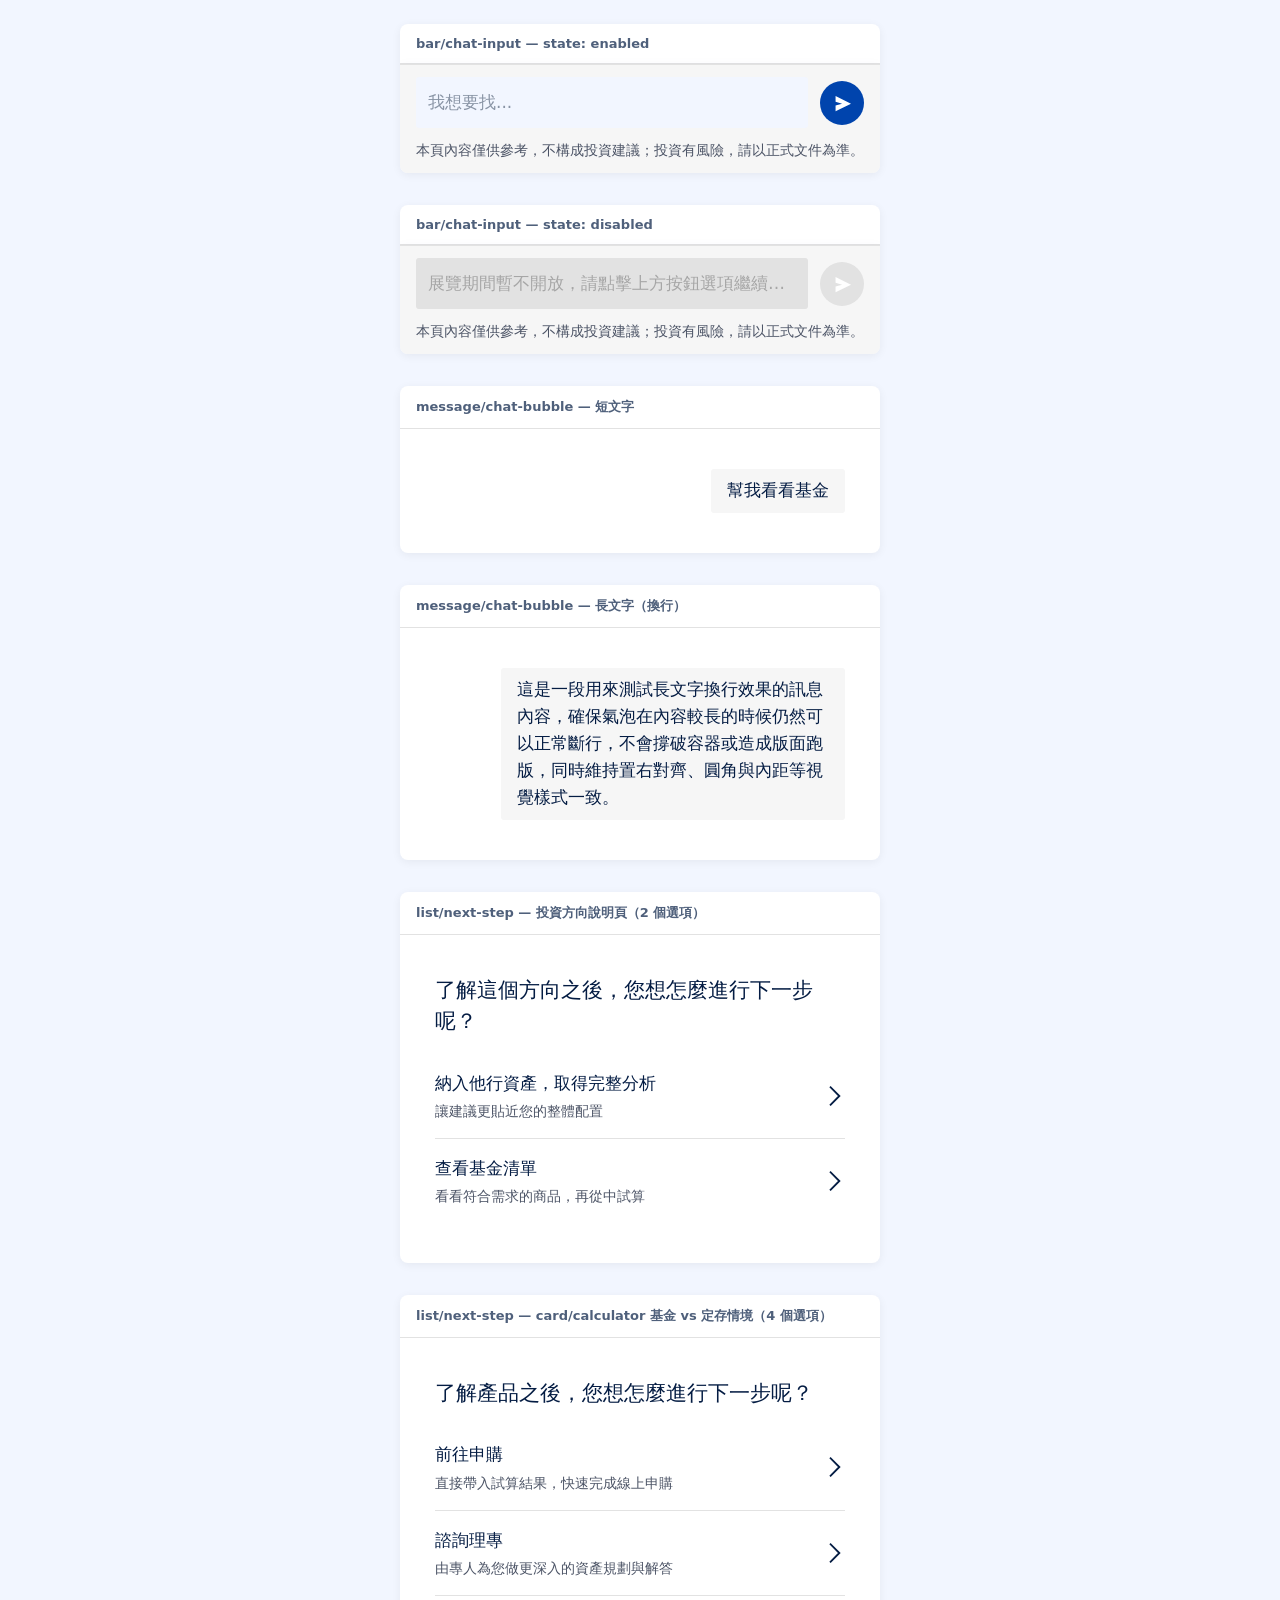
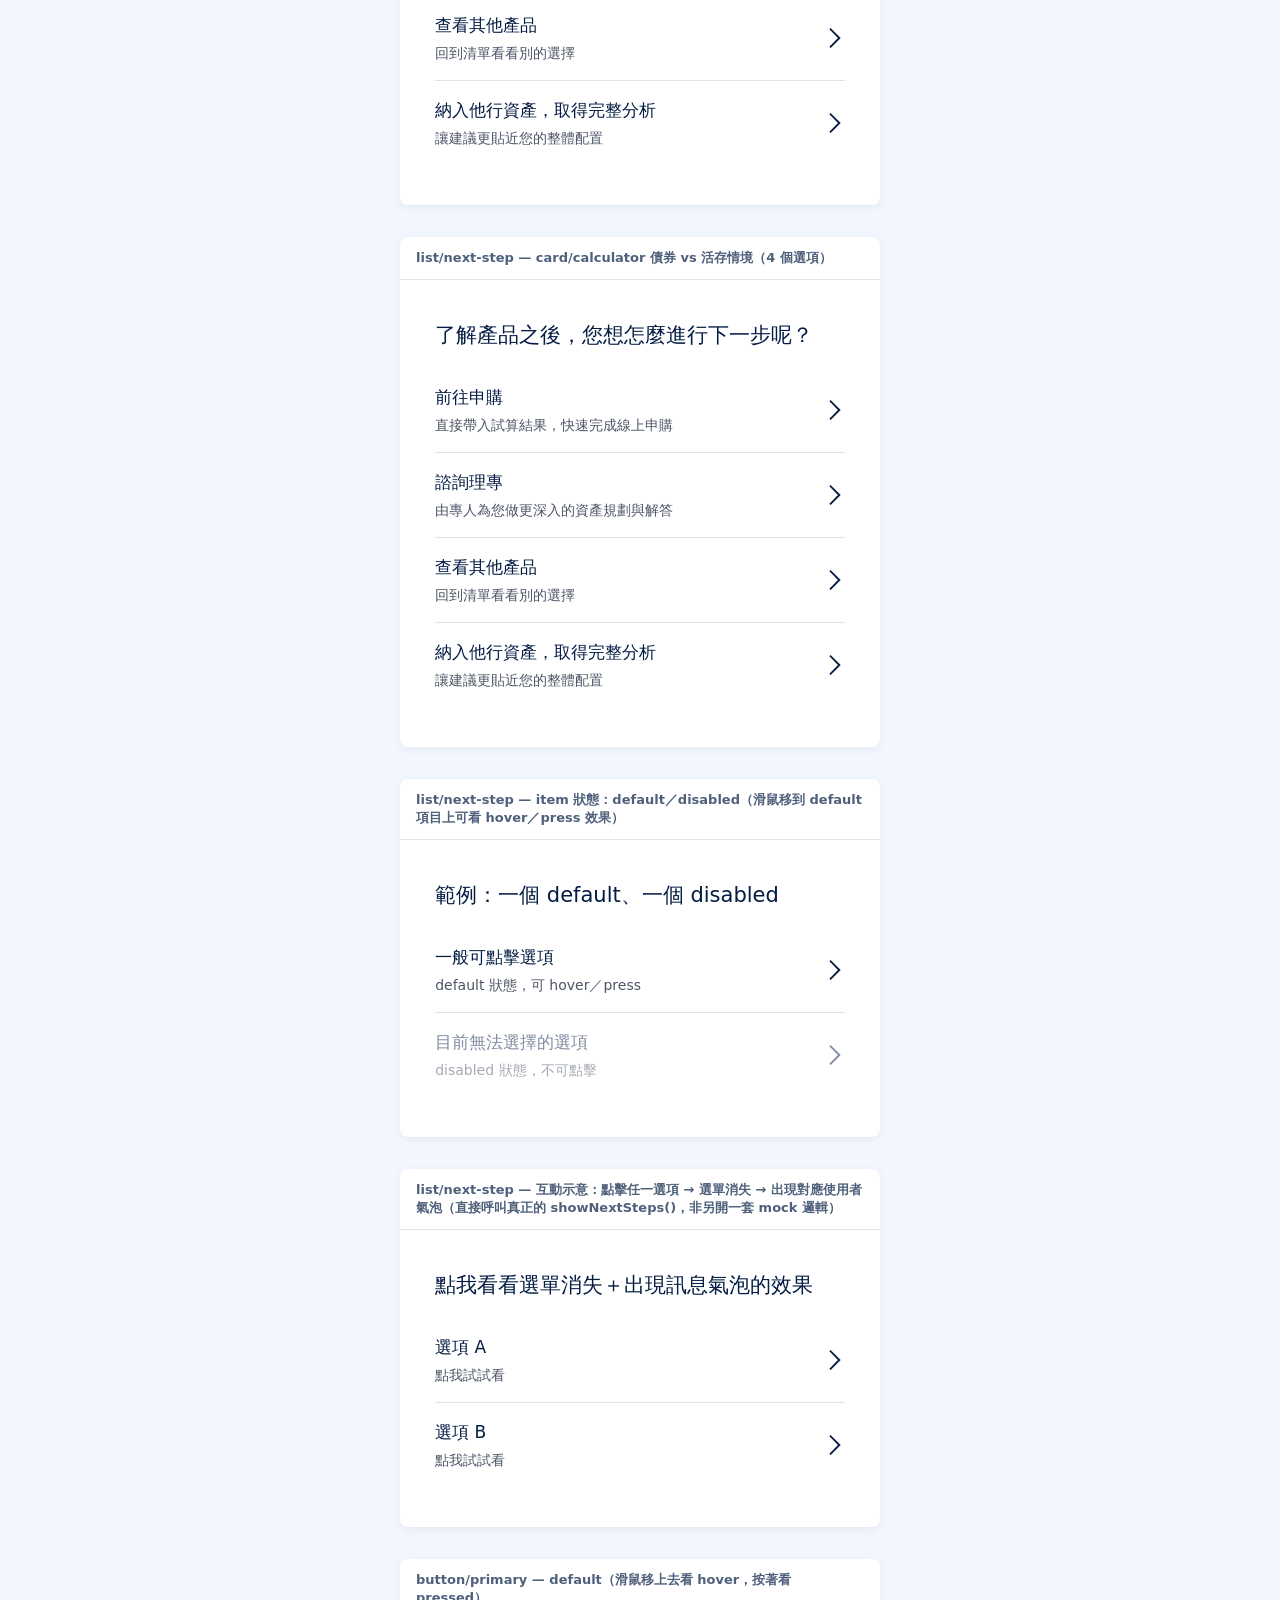
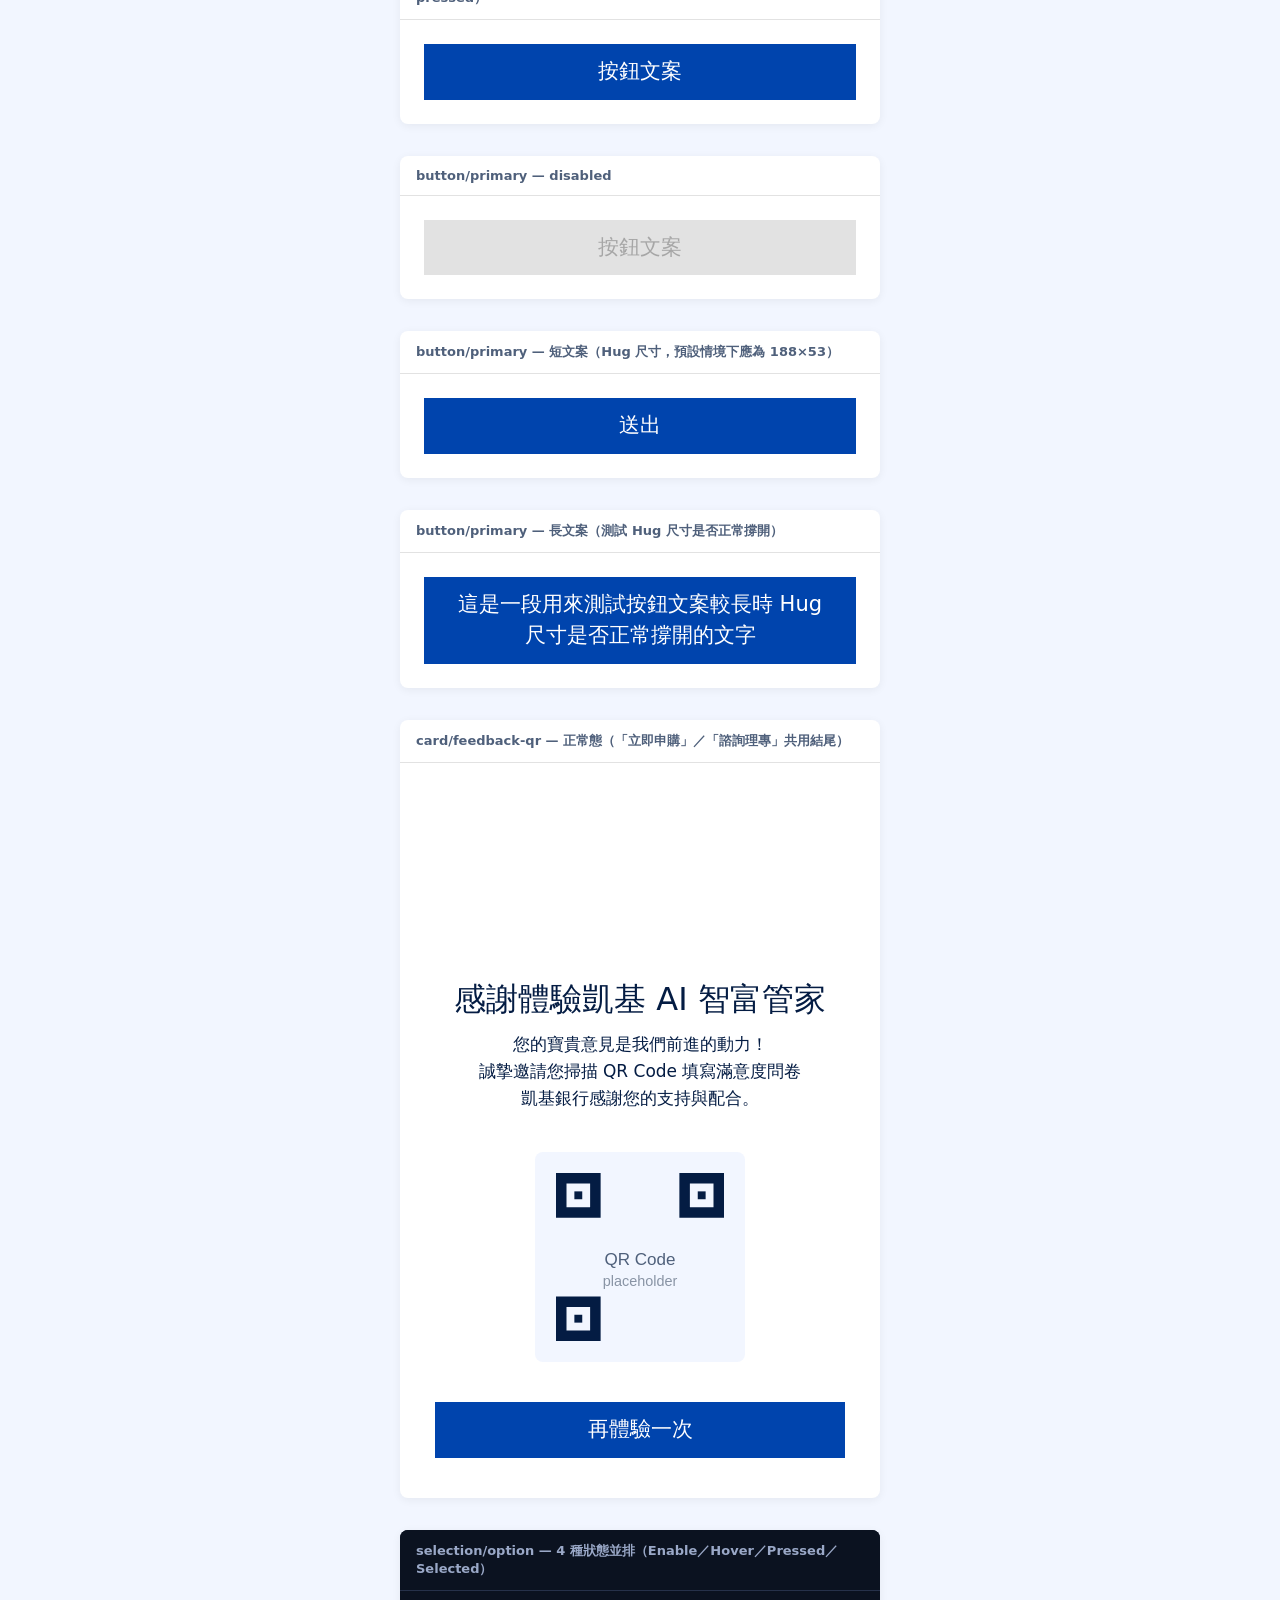
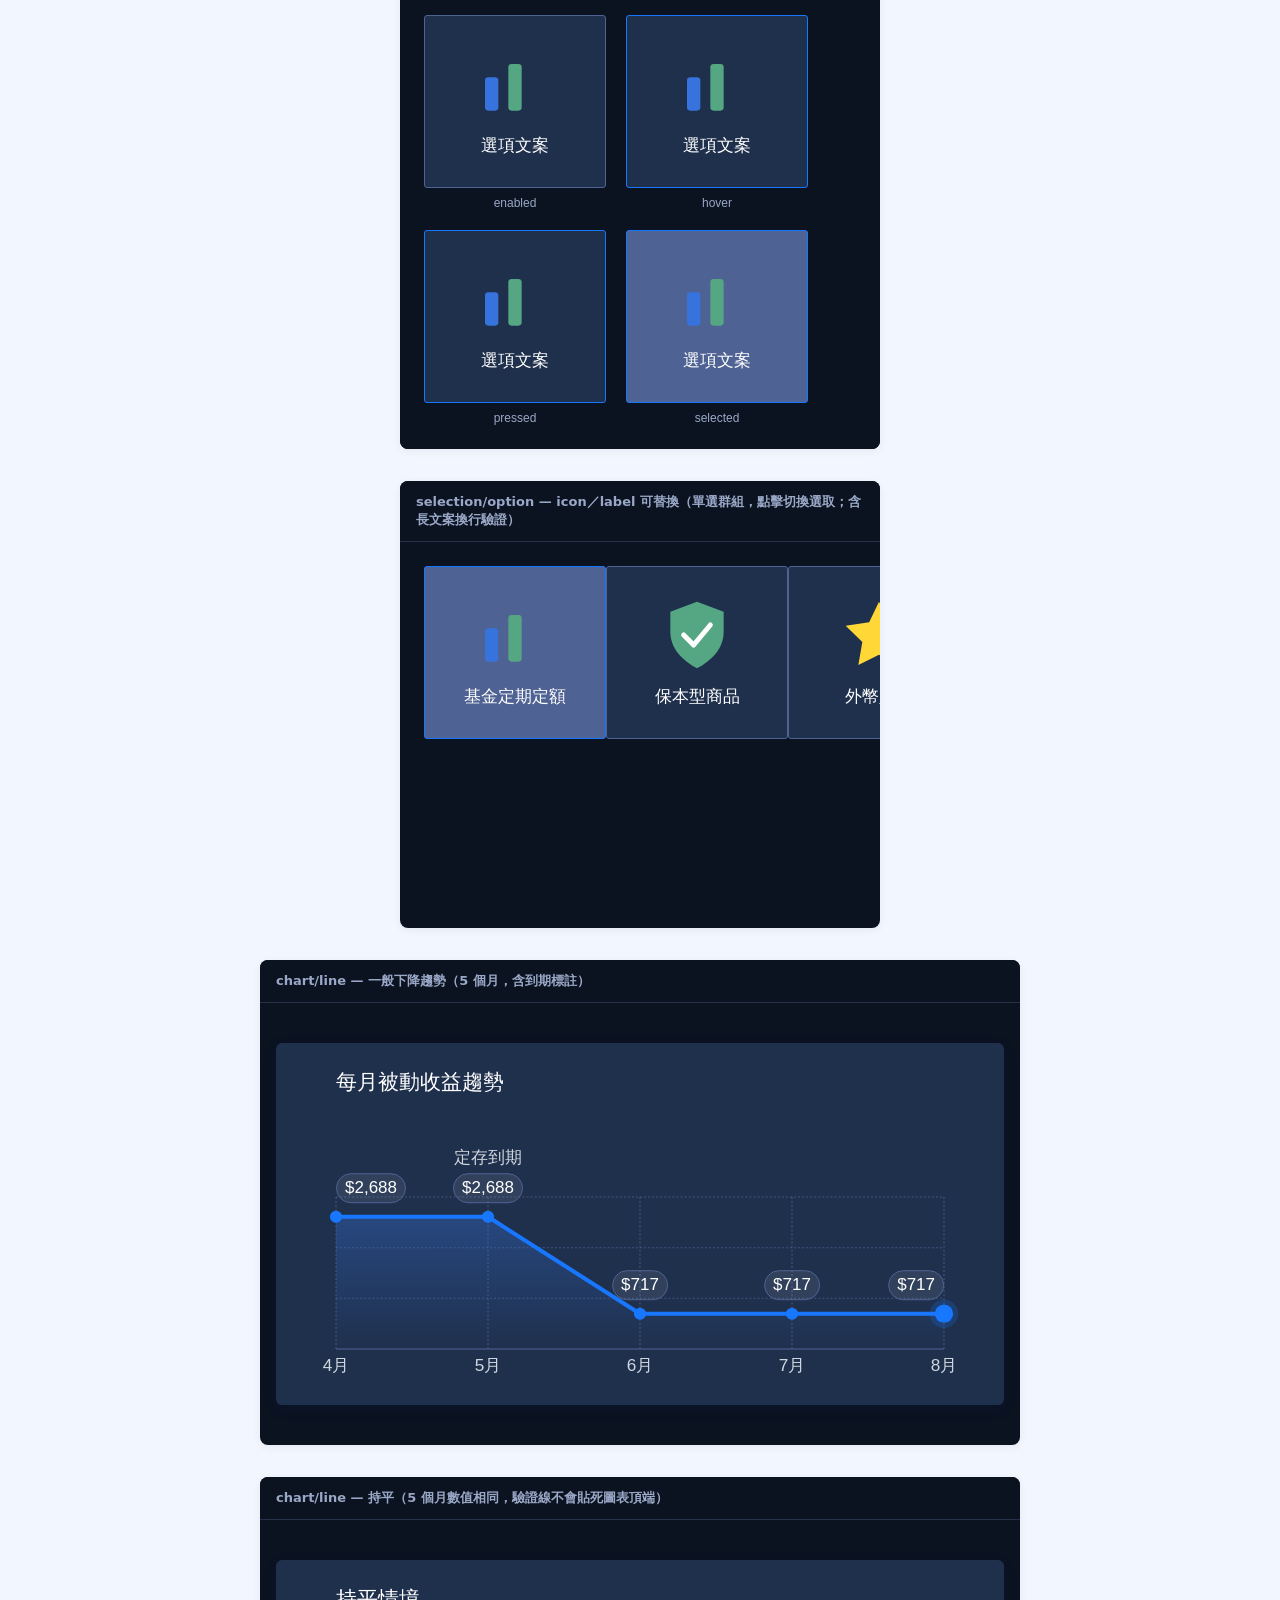
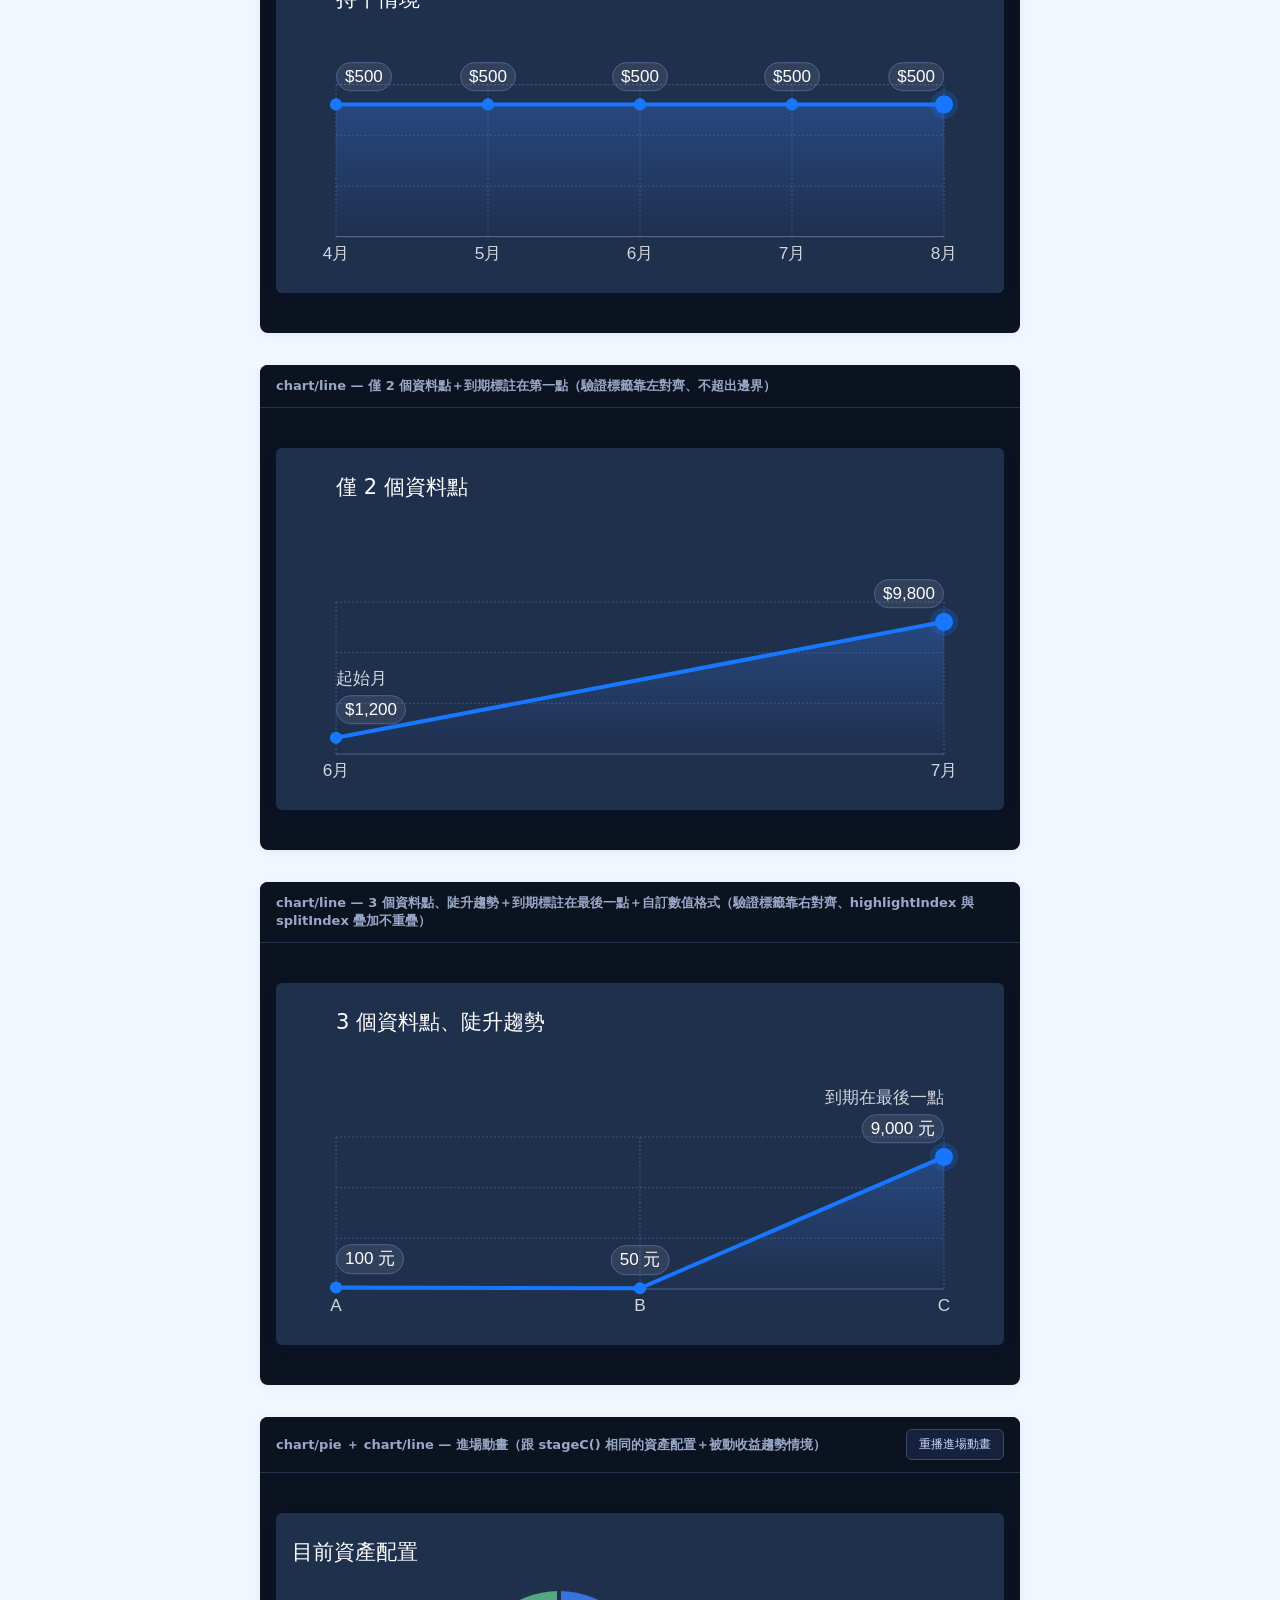
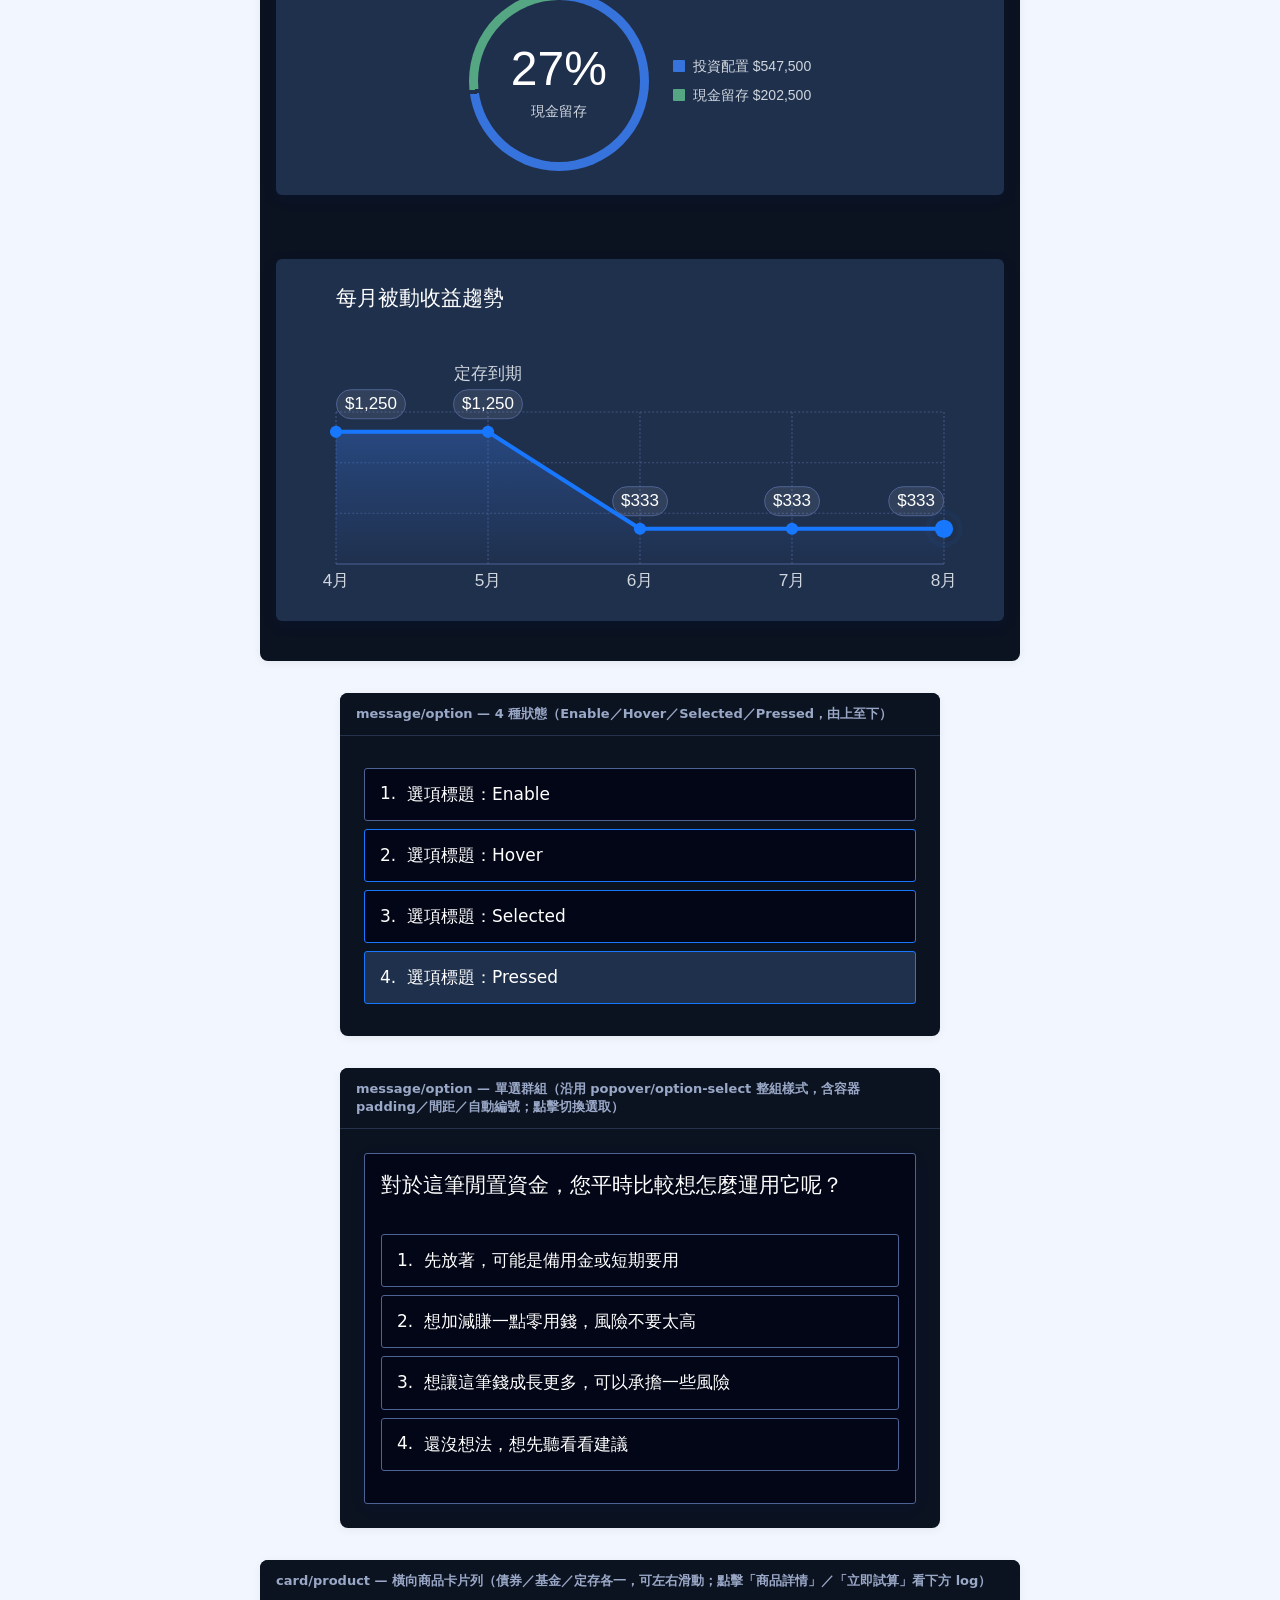
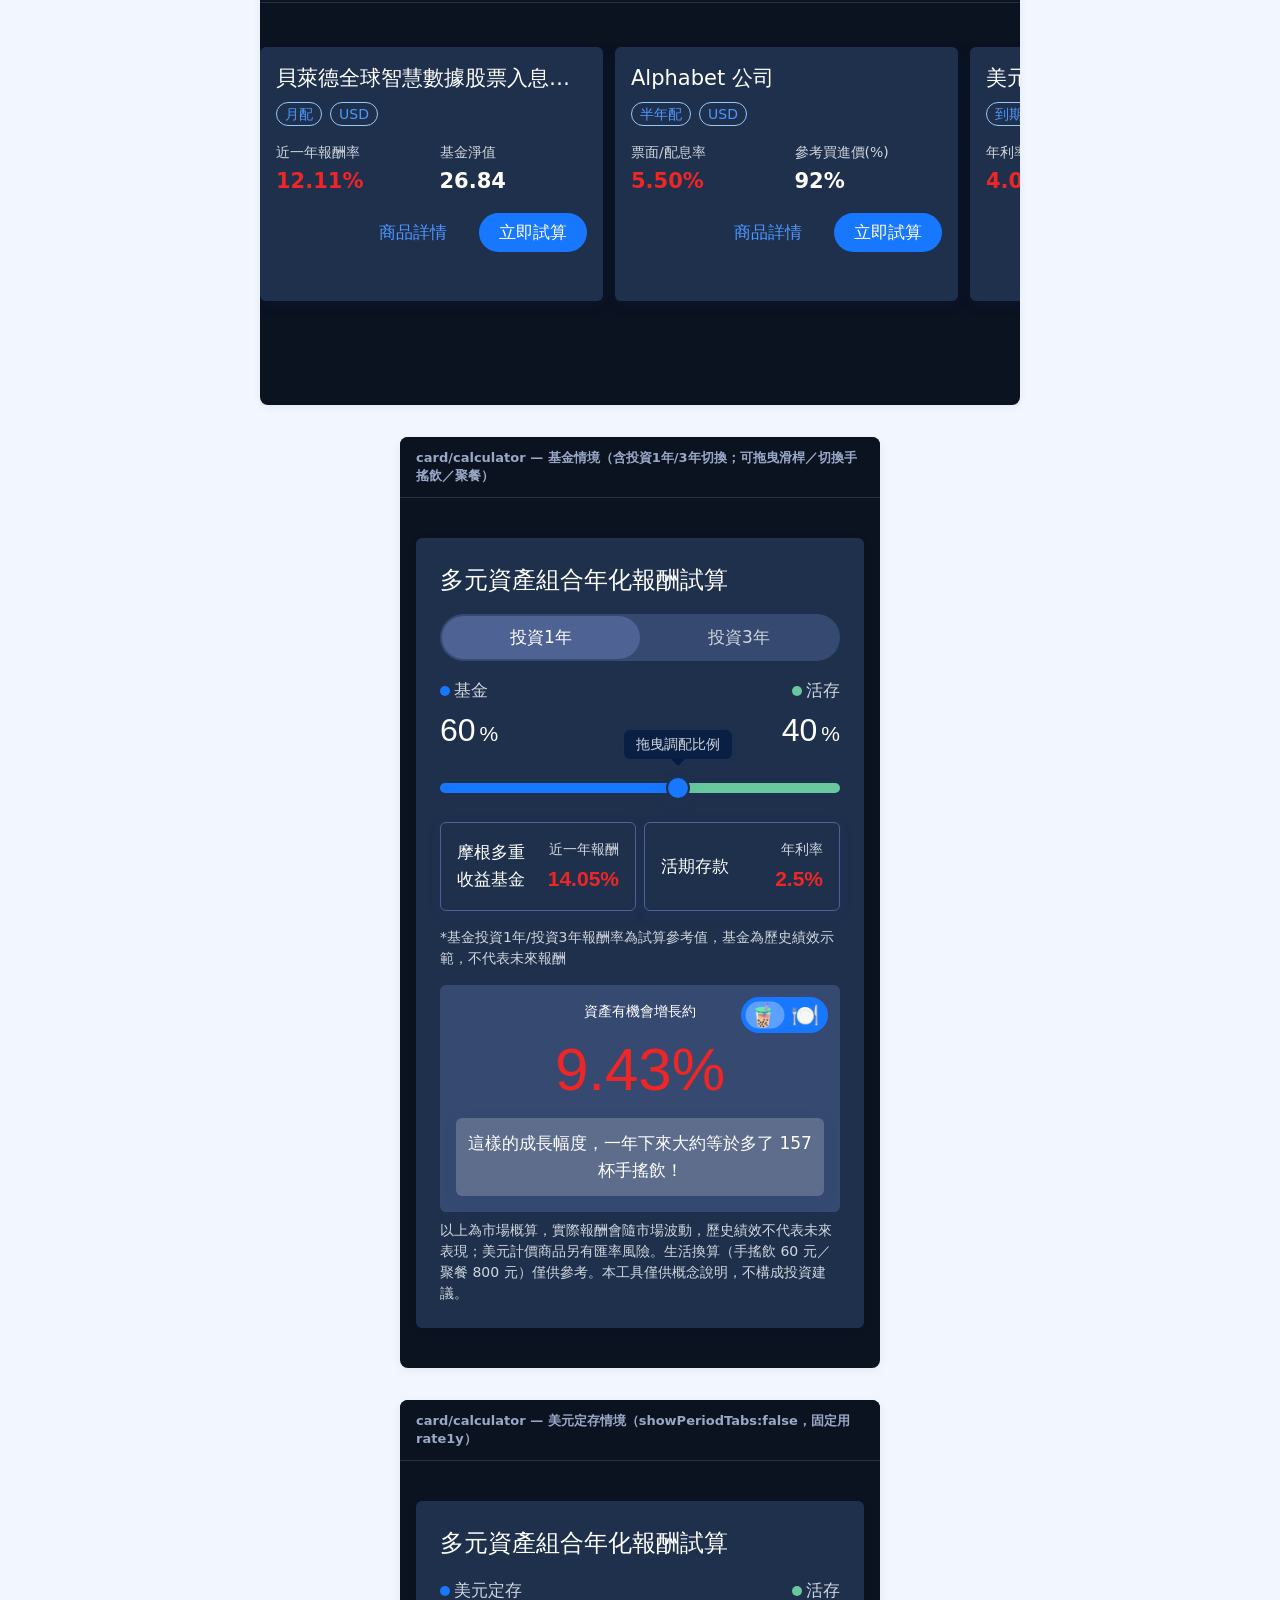
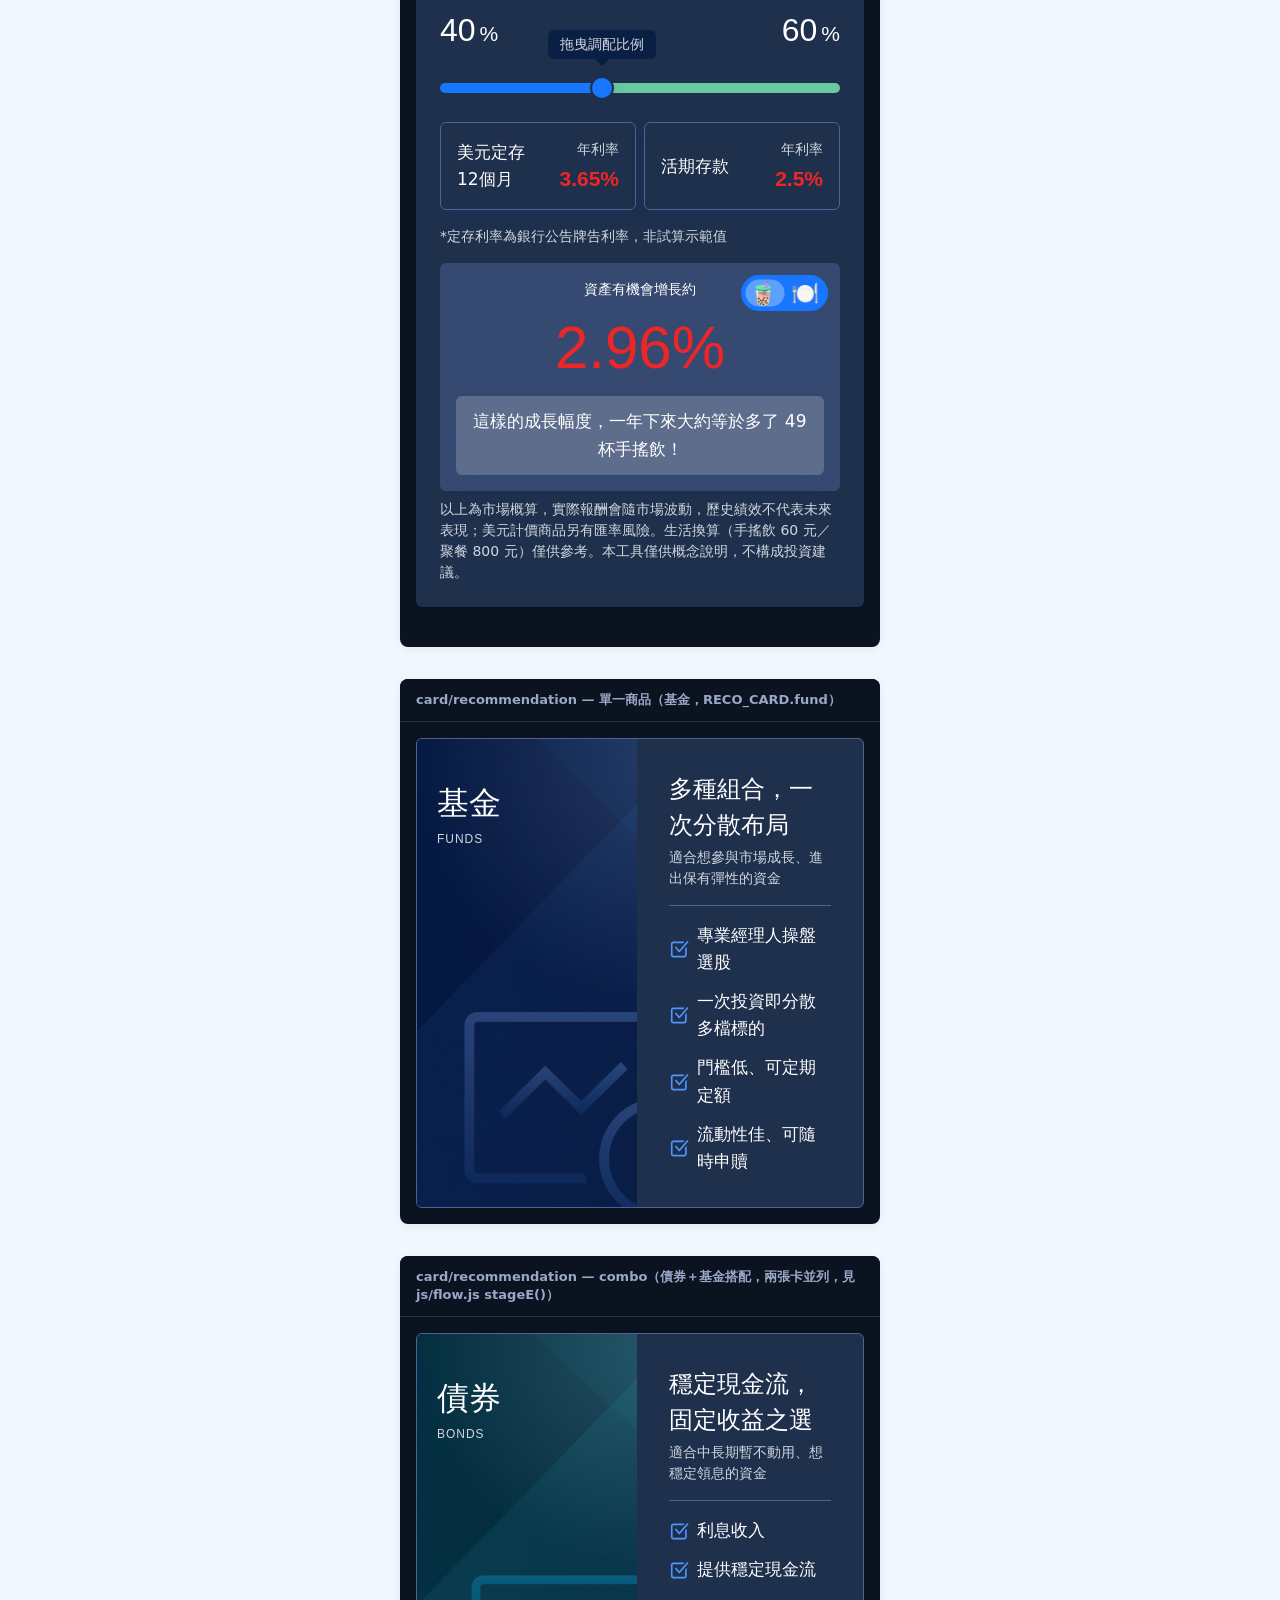
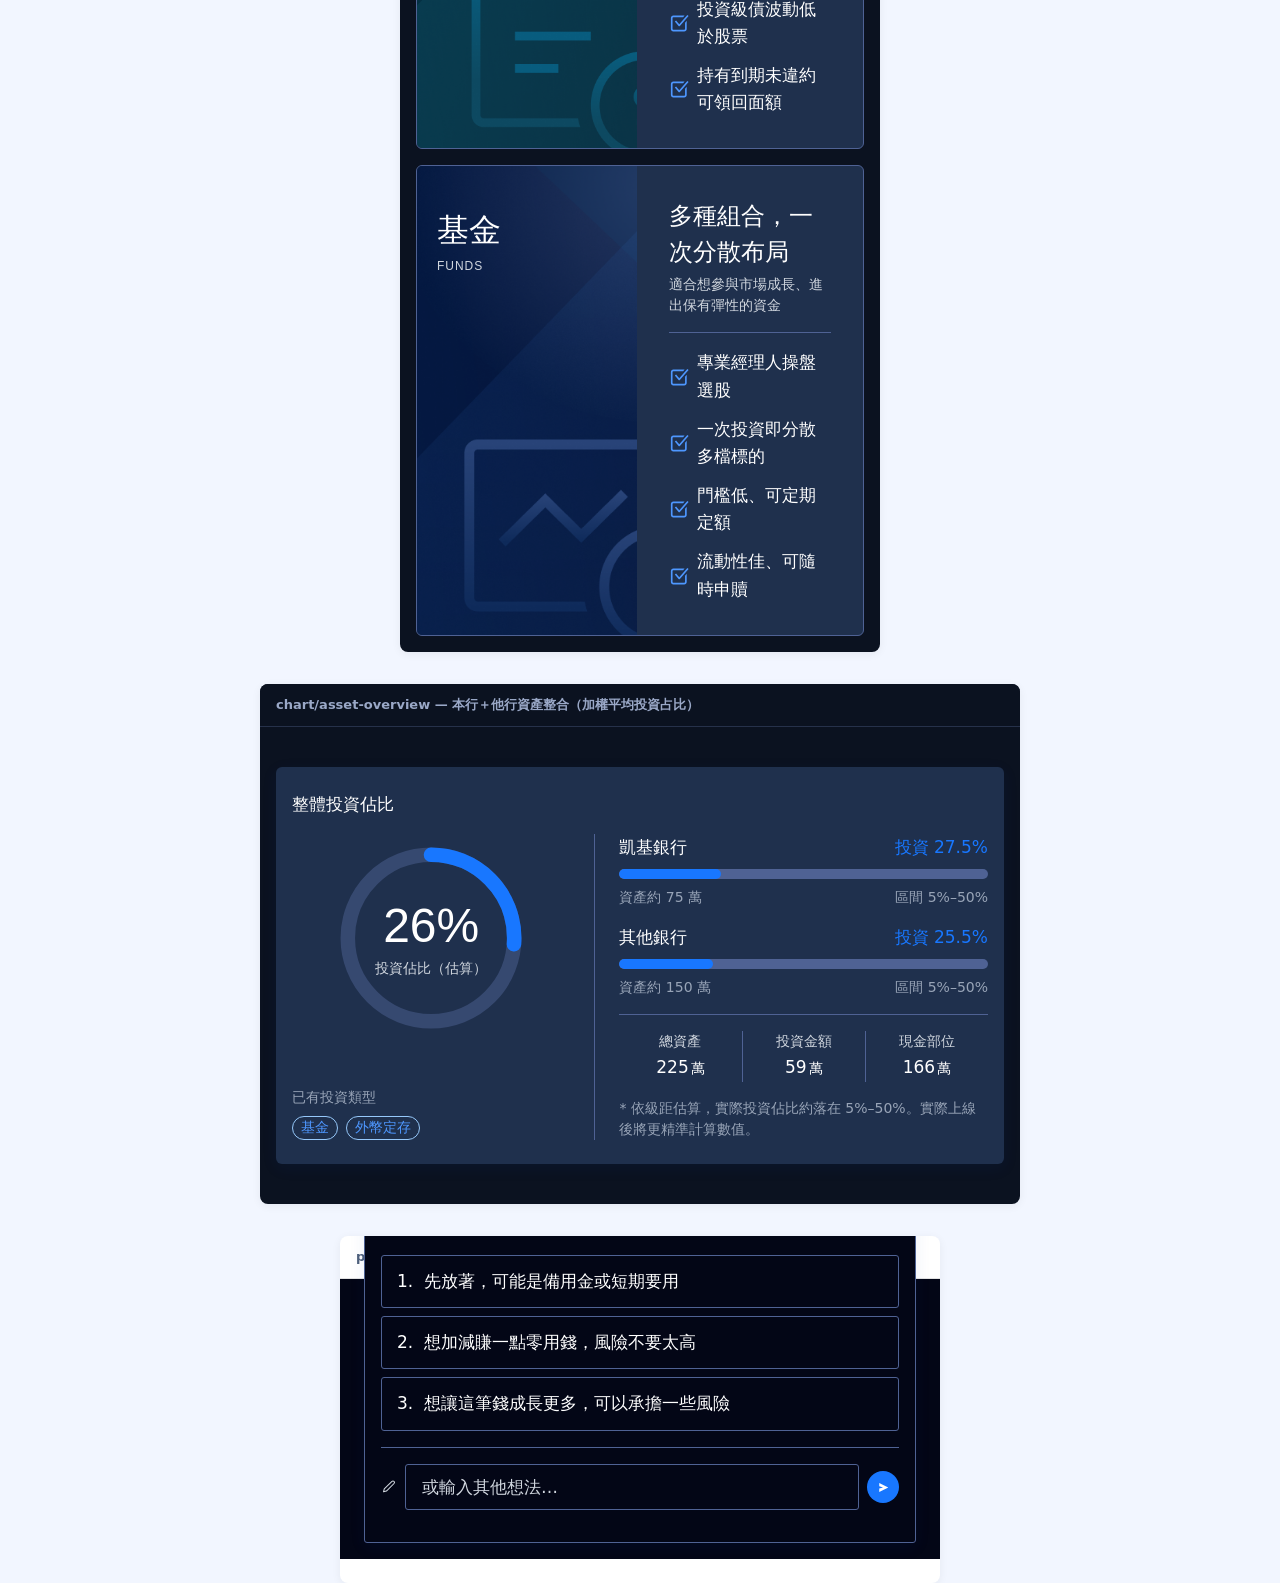
==== commit 02a31468: "Update component-library-demo.html" ====
--- a/component-library-demo.html
+++ b/component-library-demo.html
@@ -172,13 +172,91 @@
     <div id="msgopt-demo-group" style="padding:24px"></div>
   </div>
 
+  <!-- card/product（Figma node 178:664）：橫向捲動的商品卡片列，直接重用 catalog.js 真實
+       CATALOG 資料（債券／基金／定存各一），不另外手造假資料；商品詳情／立即試算兩顆按鈕
+       demo 頁沒有載入 flow.js，點擊結果印在下方 log，不接真正的試算/詳情頁流程 -->
+  <div class="demo-section" data-theme="dark" style="background:#0b1220;max-width:760px">
+    <div class="demo-label" style="background:#0b1220;color:#9aa8c7;border-bottom-color:#26314a">card/product — 橫向商品卡片列（債券／基金／定存各一，可左右滑動；點擊「商品詳情」／「立即試算」看下方 log）</div>
+    <div id="screen-product-row" style="padding:16px 0"></div>
+    <div class="demo-log" id="product-log" style="padding:0 16px 16px"></div>
+  </div>
+
+  <!-- card/calculator（Figma node 202:709）：基金／美元定存兩種情境，資產物件直接用
+       catalog.js 真實 CATALOG 資料；定存 opts.showPeriodTabs:false 對應 flow.js
+       enterProductCalc() 呼叫定存商品時的用法（定存利率不隨年期變動，不顯示投資1年/3年切換） -->
+  <div class="demo-section" data-theme="dark" style="background:#0b1220;max-width:480px">
+    <div class="demo-label" style="background:#0b1220;color:#9aa8c7;border-bottom-color:#26314a">card/calculator — 基金情境（含投資1年/3年切換；可拖曳滑桿／切換手搖飲／聚餐）</div>
+    <div id="screen-calc-fund" style="padding:16px"></div>
+  </div>
+  <div class="demo-section" data-theme="dark" style="background:#0b1220;max-width:480px">
+    <div class="demo-label" style="background:#0b1220;color:#9aa8c7;border-bottom-color:#26314a">card/calculator — 美元定存情境（showPeriodTabs:false，固定用 rate1y）</div>
+    <div id="screen-calc-deposit" style="padding:16px"></div>
+  </div>
+
+  <!-- card/recommendation（Figma node 393:6076／393:6001／393:5878）：單一商品＋combo
+       （債券＋基金搭配）兩種情境，資料直接沿用 content-attr-a/b/c.js 的真實 RECO_CARD，
+       不另外手造文案 -->
+  <div class="demo-section" data-theme="dark" style="background:#0b1220;max-width:480px">
+    <div class="demo-label" style="background:#0b1220;color:#9aa8c7;border-bottom-color:#26314a">card/recommendation — 單一商品（基金，RECO_CARD.fund）</div>
+    <div id="screen-reco-single" style="padding:16px"></div>
+  </div>
+  <div class="demo-section" data-theme="dark" style="background:#0b1220;max-width:480px">
+    <div class="demo-label" style="background:#0b1220;color:#9aa8c7;border-bottom-color:#26314a">card/recommendation — combo（債券＋基金搭配，兩張卡並列，見 js/flow.js stageE()）</div>
+    <div id="screen-reco-combo" style="padding:16px"></div>
+  </div>
+
+  <!-- chart/asset-overview（本行＋他行資產整合總覽，見 js/flow.js stageH3()）：兩家銀行
+       資產／投資占比級距，數字比例比照 stageH3() 實際呼叫情境（本行資產較小、他行資產較大，
+       整體依金額加權平均） -->
+  <div class="demo-section" data-theme="dark" style="background:#0b1220;max-width:760px">
+    <div class="demo-label" style="background:#0b1220;color:#9aa8c7;border-bottom-color:#26314a">chart/asset-overview — 本行＋他行資產整合（加權平均投資占比）</div>
+    <div id="screen-asset-overview" style="padding:16px"></div>
+  </div>
+
+  <!-- popover/option-select（Figma node 306:1102／374:4424）：浮動選單本身是 position:absolute
+       疊在 .app 之下（見 css/component-library.css .opt-popover-wrap），這裡借用跟正式頁面
+       同一個 .app 容器 class 才能正確定位，只用 inline style 覆寫 height:100vh／
+       max-width:820px 這兩個「整頁版面」專用的屬性（inline style 優先權高於 class 規則，
+       其餘定位／背景／flex 相關樣式不受影響），不需要另外新增一份 CSS 規則。示範問題比照
+       js/flow.js stageC() 唯一有帶 opts.other（「其他，請輸入」列）的那一題 -->
+  <div class="demo-section" style="max-width:600px;padding-bottom:24px">
+    <div class="demo-label">popover/option-select — 浮動選單（含「其他，請輸入」列，見 js/flow.js stageC()）</div>
+    <div class="app" data-theme="dark" style="position:relative;height:auto;max-width:none;margin:0;min-height:280px">
+      <div id="popover-demo-anchor"></div>
+    </div>
+  </div>
+
   <!-- down() 內部固定找 #screen 當捲動容器，這裡不需要真的捲動，放一個隱藏節點避免報錯 -->
   <div id="screen" style="display:none"></div>
+  <!-- settleTurn() 內部固定找 #controls 清 minHeight（card/product 的橫向排列版本
+       renderComponentRow() 會呼叫到 settleTurn()），這裡跟上面 #screen 同一招，
+       放一個隱藏節點避免報錯 -->
+  <div id="controls" style="display:none"></div>
 
   <script src="js/sound.js"></script>
   <script src="js/engine.js"></script>
+  <script src="js/catalog.js"></script>
+  <script src="js/content-attr-a.js"></script>
+  <script src="js/content-attr-b.js"></script>
+  <script src="js/content-attr-c.js"></script>
   <script src="js/component-library.js"></script>
   <script>
+    /* currentTurnEl（engine.js 全域變數）只有跑過完整 newTurn()／resetAll() 流程才會被賦值；
+       這個獨立預覽頁沒有跑那套初始化，appendToChat() 第一次讀取裸識別字 currentTurnEl 會直接
+       丟 ReferenceError（讀取從未賦值過的變數，不是值為 undefined）。過去這個例外發生在下面
+       message/chat-bubble 那段呼叫時，會中斷同一個 <script> 標籤後面所有敘述，導致
+       list/next-step、button/primary、card/feedback-qr 這幾段示範其實從來沒有真的執行過
+       （畫面上看起來有 demo-label，底下掛載點卻是空的）。這裡在最開頭就用 window.currentTurnEl
+       存取並提前賦值為 null（物件屬性讀取不存在的屬性只會拿到 undefined，不會丟
+       ReferenceError），讓後面所有依賴 appendToChat()／down() 的元件示範都能正常掛載。 */
+    window.currentTurnEl = window.currentTurnEl || null;
+    /* card/feedback-qr（renderFeedbackQrCard()）呼叫 js/flow.js 的 initLottieIcons() 播放
+       慶祝動畫，這個獨立預覽頁沒有載入 flow.js（引入整個 flow.js 只為了兩個 Lottie 函式
+       代價太大，且 flow.js 頂層有依賴完整 .app／#screen 版面的程式碼，不適合在這個獨立
+       demo 頁載入）。這裡補一個安全的 no-op 版本，讓卡片其餘內容正常渲染，圖示位置維持
+       空白——這正是 initLottieIcon() 自己在找不到 window.__LOTTIE_DATA 對應資料時
+       「明確不套用 fallback」的既有行為，不是這裡新增的例外狀況。 */
+    window.initLottieIcons = window.initLottieIcons || function(){};
     const log=document.getElementById('log');
     document.getElementById('mount-enabled').appendChild(
       renderComponent('bar/chat-input','enabled',{onSubmit:v=>{log.textContent='onSubmit: '+v;}})
@@ -249,15 +327,10 @@
     renderComponent('card/feedback-qr',{onRestart:()=>{log.textContent='card/feedback-qr：再體驗一次 clicked';}});
   </script>
   <script>
-    /* selection/option 的示範刻意放在獨立的 <script> 標籤，不接在上面那段後面：
-       上面 message/chat-bubble 那段呼叫會丟出「currentTurnEl is not defined」
-       （engine.js appendToChat() 依賴的 currentTurnEl 只有跑過完整 newTurn()／resetAll()
-       流程才會設定，這個獨立 demo 頁沒有跑那套初始化），例外會中斷同一個 <script> 標籤
-       後面所有敘述，導致 list/next-step、button/primary、card/feedback-qr 這幾段示範
-       其實也從來沒有真的執行過（此為既有 bug，跟這裡新增的 selection/option 無關，
-       不在這次任務範圍內修正）。獨立開一個 <script> 標籤可以不受那個例外影響。
-       示範用幾何圖形 icon（非 Figma 原始錢袋圖示），純粹用來證明 icon 可以透過 props
-       自由替換、換了之後排版（80x80 容器置中）不會跑版 */
+    /* selection/option 的示範放在獨立的 <script> 標籤：純粹沿用既有檔案結構，不是為了規避
+       例外——appendToChat() 依賴的 currentTurnEl 已在上面第一個 <script> 標籤開頭統一修正
+       （見該處說明），這裡不需要再另外處理。示範用幾何圖形 icon（非 Figma 原始錢袋圖示），
+       純粹用來證明 icon 可以透過 props 自由替換、換了之後排版（80x80 容器置中）不會跑版 */
     const SELOPT_ICON_FUND=`<svg viewBox="0 0 48 48" fill="none" xmlns="http://www.w3.org/2000/svg"><rect x="6" y="20" width="8" height="20" rx="2" fill="var(--color-chart-blue-2nd)"/><rect x="20" y="12" width="8" height="28" rx="2" fill="var(--color-chart-teal-2nd)"/><rect x="34" y="6" width="8" height="34" rx="2" fill="var(--color-chart-orange-400)"/></svg>`;
     const SELOPT_ICON_SHIELD=`<svg viewBox="0 0 48 48" fill="none" xmlns="http://www.w3.org/2000/svg"><path d="M24 4l16 6v12c0 10-7 17-16 22-9-5-16-12-16-22V10z" fill="var(--color-chart-teal-2nd)"/><path d="M16 24l6 6 10-12" stroke="#fff" stroke-width="3" stroke-linecap="round" stroke-linejoin="round" fill="none"/></svg>`;
     const SELOPT_ICON_STAR=`<svg viewBox="0 0 48 48" fill="none" xmlns="http://www.w3.org/2000/svg"><path d="M24 4l5.9 12.4L44 18.5l-10 9.7 2.4 13.8L24 35.8 11.6 42l2.4-13.8-10-9.7 14.1-2.1z" fill="var(--color-yellow-400)"/></svg>`;
@@ -289,16 +362,6 @@
         {icon:SELOPT_ICON_WALLET,label:'這是一段用來測試文案較長時是否能正常換行、不撐破卡片版面的選項文案',disabled:true,onSelect:i=>{soptLog.textContent='選取：'+i.label;}}
       ],{direction:'row',ariaLabel:'投資商品類型選擇'})
     );
-
-    /* chart/line 的 render 函式內部會呼叫 appendToChat()，appendToChat() 讀的是
-       currentTurnEl||chatBox——currentTurnEl 在 engine.js 裡永遠是先賦值才讀取（例如
-       enterChat()／startTurn()），從來沒有用 let/const 宣告過，這個獨立 demo 頁沒有跑過
-       那套初始化流程，第一次讀取會是「從未賦值過的裸識別字」，直接丟 ReferenceError（跟
-       上面 message/chat-bubble 那段的既有 bug 是同一個成因）。用 window.currentTurnEl
-       存取（而不是裸寫 currentTurnEl）不會觸發這個錯誤——物件屬性讀取不存在的屬性只會拿到
-       undefined，不會丟 ReferenceError——藉此把它安全初始化成 null，之後 appendToChat()
-       就會正常 fallback 用 chatBox。 */
-    window.currentTurnEl = window.currentTurnEl || null;
 
     chatBox = document.getElementById('linechart-demo-decline');
     renderComponent('chart/line', [
@@ -373,5 +436,53 @@
       msgoptList.appendChild(btn);
     });
   </script>
+  <script>
+    /* card/product：直接用 catalog.js 真實 CATALOG 資料，債券／基金／定存各挑一筆，湊出
+       跟 flow.js 商品清單頁接近的橫向卡片列；商品詳情／立即試算兩顆按鈕 demo 頁沒有載入
+       flow.js，改印點擊結果到下方 log，不接真正的試算/詳情頁流程 */
+    const productLog=document.getElementById('product-log');
+    chatBox=document.getElementById('screen-product-row');
+    renderComponentRow('card/product',
+      [CATALOG.find(p=>p.code==='FUND1'),CATALOG.find(p=>p.code==='BD396'),CATALOG.find(p=>p.code==='FDUSD6M')],
+      p=>{productLog.textContent='商品詳情：'+p.name;},
+      p=>{productLog.textContent='立即試算：'+p.name;}
+    );
+
+    /* card/calculator：基金情境用真實 FUND2（月配息，近1年/3年報酬率皆有）；定存情境用
+       FDUSD12M，opts.showPeriodTabs:false 對應 flow.js 呼叫定存商品時的用法（定存利率
+       不隨年期變動，不顯示投資1年/3年切換） */
+    chatBox=document.getElementById('screen-calc-fund');
+    renderComponent('card/calculator',CATALOG.find(p=>p.code==='FUND2'),60,{tag:'基金'});
+    chatBox=document.getElementById('screen-calc-deposit');
+    renderComponent('card/calculator',CATALOG.find(p=>p.code==='FDUSD12M'),40,{tag:'美元定存',showPeriodTabs:false});
+
+    /* card/recommendation：單一商品直接沿用 content-attr-a.js 的 RECO_CARD.fund；combo
+       情境比照 js/flow.js stageE() 的組法（[RECO_CARD.bond,RECO_CARD.fund] 兩張卡並列），
+       不另外手造文案 */
+    chatBox=document.getElementById('screen-reco-single');
+    renderComponent('card/recommendation',RECO_CARD.fund);
+    chatBox=document.getElementById('screen-reco-combo');
+    renderComponent('card/recommendation',[RECO_CARD.bond,RECO_CARD.fund]);
+
+    /* chart/asset-overview：兩家銀行資產＋投資占比級距，數字比例比照 js/flow.js stageH3()
+       實際呼叫情境（本行資產較小、他行資產較大，整體依金額加權平均） */
+    chatBox=document.getElementById('screen-asset-overview');
+    renderComponent('chart/asset-overview',[
+      {label:'凱基銀行',amt:750000,investPct:27.5,rangeLo:5,rangeHi:50},
+      {label:'其他銀行',amt:1500000,investPct:25.5,rangeLo:5,rangeHi:50}
+    ],['基金','外幣定存']);
+
+    /* popover/option-select：問題＋3 個選項＋「其他，請輸入」列，比照 js/flow.js stageC()
+       那題「這筆閒置資金想怎麼運用」的呼叫方式（唯一有帶 opts.other 的提問）。chatBox 指到
+       一個目前沒有任何子節點的空容器——renderOptionPopover() 內部用 chatBox.lastElementChild
+       判斷要不要把浮動選單下方內容一起往上捲動避免遮擋（見該函式 requestAnimationFrame 那段），
+       沒有子節點會直接提早 return，不影響浮動選單本身的顯示。 */
+    chatBox=document.getElementById('popover-demo-anchor');
+    renderComponent('popover/option-select','對於這筆閒置資金，您平時比較想怎麼運用它呢？',[
+      {label:'先放著，可能是備用金或短期要用'},
+      {label:'想加減賺一點零用錢，風險不要太高'},
+      {label:'想讓這筆錢成長更多，可以承擔一些風險'}
+    ],()=>{},{other:{placeholder:'或輸入其他想法…',onSubmit:()=>{}}});
+  </script>
 </body>
 </html>
--- a/css/style.css
+++ b/css/style.css
@@ -229,6 +229,23 @@
 .selpage-hero{width:100%;aspect-ratio:1080/1274;margin-bottom:var(--spacing-24);overflow:hidden}
 .selpage-hero-video{display:block;width:100%;height:100%;object-fit:cover}
 .selpage-intro{text-align:center}
+/* 階段 A.6（js/flow.js stepWelcome()）的 IP 吉祥物圖示：獨立置中一個區塊，
+   置於標題上方，比照 .selpage-hero 讓整頁一開始就有一個明顯的視覺焦點。
+   下面四條間距／字級規則都只作用在 .welcome-page 這個頁面上、不影響 .selpage 共用的
+   stepA()／stepB()——版型規格：IP 80x80、IP 到打招呼語 12px、打招呼語（Headline，
+   沿用 .selpage h1 本來就是的 --type-headline-* 沒有另外覆寫）跟 insight（改成
+   Subtitle-R：.type-subtitle-r 用的同一組 --type-subtitle-* token，但套用字重改成
+   *-r-weight-cn，不是 .selpage .lead 原本的 body 字級）這兩句視為同一組，中間 8px，
+   這組跟下面的 CTA（.nsl／stageWelcome() 手動組出的選項列）之間 28px。
+   h1／.lead 的 margin 要蓋掉 .selpage h1（margin:6px 0 4px）／.selpage .lead
+   （margin-bottom:22px）這兩條共用預設值，選擇器多疊一層 .selpage-intro 才會贏過
+   原本兩層 class 的特異性，不用改動共用規則、也不會影響 stepA() 的版面。 */
+.welcome-icon-wrap{display:flex;justify-content:center;margin:var(--spacing-40) 0 var(--spacing-12)}
+.welcome-icon{width:80px;height:80px}
+.welcome-page .selpage-intro h1{margin:0 0 var(--spacing-8)}
+.welcome-page .selpage-intro .lead{font-size:var(--type-subtitle-size);font-weight:var(--type-subtitle-r-weight-cn);
+  line-height:var(--type-subtitle-lh-cn);letter-spacing:var(--type-subtitle-ls-cn);margin-bottom:0}
+.welcome-page .nsl{margin-top:var(--spacing-28)}
 /* 開場頁（js/flow.js stepA()）專用版面：整頁需 fit 視窗高度、不產生垂直捲動，且視窗變矮時
    要優先壓縮影片區塊，標題文字／開始體驗按鈕永遠不能被擠出畫面。只加在 stepA 的 .selpage
    上（多一個 .opening-page class），不影響 stepB 等其他 .selpage 頁面——那些頁面內容
@@ -247,6 +264,109 @@
    margin-bottom:24px 是唯一決定間距的來源——.opening-page 用 flex 排版，flex item 之間
    不會自動 margin collapse，兩個 margin 疊加起來會變成 30px，不是 Figma 標註的 24px。 */
 .selpage-intro h1{margin-top:0}
+
+/* ================= 階段 A.5｜iPad 鎖定畫面（js/flow.js stepLock()） =================
+   Figma node 481:2893（Examples/Control Center）：插在「開始體驗」與資產情境設定
+   （stepB()，後續會接到 stageC() 的總覽圓餅圖）之間的轉場頁，模擬 iPad 鎖定畫面
+   被推播通知喚醒、點擊通知進入 App 的體驗。跟 .opening-page 一樣直接填滿 #screen
+   （height:100%），但視覺完全比照 iPadOS 系統畫面（背景圖＋白色文字），刻意不套用
+   站內 Typography Token／Surface 色票——這頁就是要讓使用者誤以為看到的是裝置本身
+   的鎖定畫面，不是站內頁面的一部分。 */
+.lockscreen-page{position:relative;height:100%;overflow:hidden;display:flex;flex-direction:column;
+  align-items:center;color:#fff;transition:opacity .38s ease,transform .38s ease}
+.lockscreen-page.unlocking{opacity:0;transform:scale(1.06)}
+.lockscreen-bg{position:absolute;inset:0;width:100%;height:100%;object-fit:cover;z-index:0}
+.lockscreen-content{position:relative;z-index:1;display:flex;flex-direction:column;align-items:center;
+  padding-top:9%;text-align:center}
+.lockscreen-lock-icon{opacity:.92;margin-bottom:6px}
+/* 日期文字比照 Figma 481:3331（Lock Screen Widget - Inline）標註的 Vibrant Secondary
+   材質：字色是中性灰（#999）、混合模式 plus-lighter——這種「疊加變亮」的混合模式會
+   讓文字顏色跟底下桌布的顏色相加，桌布較暗的區域文字接近純灰、較亮的區域文字會被
+   帶亮泛白，呈現 iOS 系統文字疊在任意背景上都能維持可讀、又不是死板純白色的「活性」
+   材質感，不是單純調 opacity 或疊陰影能做出來的效果。 */
+.lockscreen-date{font-size:16px;font-weight:590;letter-spacing:-.1px;margin-bottom:2px;
+  color:#999;mix-blend-mode:plus-lighter}
+/* 時間文字本身（不是外面包一層面板）套 iOS 26「Liquid Glass」玻璃質感：文字填色設成
+   transparent、用 background-clip:text 讓數字變成「挖空的窗口」，透出後面那層背景。
+   原本試過直接對文字元素套 backdrop-filter（即時模糊元素背後的畫面）＋
+   background-clip:text，理論上最正確，但實測在部分瀏覽器的合成路徑下兩者疊加會失真：
+   backdrop-filter 的模糊範圍沒有真的被文字形狀裁切住，變成一整塊矩形色塊蓋住數字
+   （backdrop-filter 建立的是獨立合成層，不是每個瀏覽器都會拿文字的 clip 去跟它相交）。
+   改成穩定的做法：background-clip:text 底下疊的不是即時模糊的桌布，而是一張離線
+   預先模糊好的桌布副本（assets/ipad-lockscreen-wallpaper-glass.jpg，由桌布原圖套
+   高斯模糊＋提高飽和度／亮度做出來，模擬玻璃霧化＋透光提亮的觀感）當純粹的
+   background-image 使用——這是單純的「圖片裁切成文字形狀」，不牽涉 backdrop-filter，
+   在各種瀏覽器都能正確裁出文字形狀，不會有矩形色塊蓋圖的問題。桌布本身完全靜態
+   （不是即時畫面），離線模糊跟即時模糊視覺上沒有差異，換來的是穩定的相容性。
+   漸層改成三段（亮白→半透明→深色）疊在模糊桌布上，對應 Figma 481:3358／481:3364
+   實際的「9:41」參考稿：數字頂緣受光偏亮白、底緣偏暗，做出像磨砂玻璃/金屬字一樣
+   有立體感的浮雕觀感，不是單一方向淡出的平面漸層；font-weight 提高到 700（Bold）
+   貼近參考稿裡筆畫厚實的 SF Pro Display 數字，600 偏細看不出實心玻璃塊的量感。
+   包在 @supports 裡是因為 background-clip:text＋color:transparent 只有在瀏覽器支援
+   時才看得到東西——不支援的環境文字會整個透明消失，所以外層先給一個不透明白色＋
+   陰影的基本樣式當退回，支援的環境才疊上玻璃版本蓋掉退回樣式。 */
+/* 字型指定 SF Pro 的 Rounded／Bold 變體：CSS 沒辦法直接寫「SF Pro Rounded」這個字族名稱
+   還指望所有瀏覽器都認得，Apple 平台則是靠 CSS Fonts Level 4 定義的 ui-rounded 這個
+   通用字族關鍵字，讓 Safari/WebKit 自動代入系統當前的圓角變體（San Francisco Rounded／
+   SF Pro Rounded），不需要、也沒辦法用 @font-face 手動內嵌 Apple 系統字型。ui-rounded
+   放第一順位，退回鏈之後接 -apple-system／SF Pro Display，是非 Apple 瀏覽器或不支援
+   ui-rounded 時退回原本的系統無襯線字，不會整個沒有字型可用。 */
+.lockscreen-time{font-family:ui-rounded,"SF Pro Rounded",-apple-system,BlinkMacSystemFont,"SF Pro Display",var(--font-cn),sans-serif;
+  font-size:min(15vw,96px);font-weight:700;line-height:1;letter-spacing:-1px;font-variant-numeric:tabular-nums;
+  color:#fff;text-shadow:0 2px 16px rgba(0,0,0,.3)}
+@supports ((background-clip:text) or (-webkit-background-clip:text)){
+  .lockscreen-time{
+    color:transparent;text-shadow:none;
+    background:
+      linear-gradient(180deg,rgba(255,255,255,.65) 0%,rgba(255,255,255,.18) 42%,rgba(0,0,0,.05) 70%,rgba(0,0,0,.22) 100%),
+      url(../assets/ipad-lockscreen-wallpaper-glass.jpg) center 32% / 260% auto;
+    -webkit-background-clip:text;background-clip:text;
+    filter:drop-shadow(0 1px 0 rgba(255,255,255,.45)) drop-shadow(0 8px 20px rgba(0,0,0,.3));
+  }
+}
+/* 通知卡片：改成疊在畫面正中央（原本貼近底部，使用者較不容易第一眼注意到）。
+   position 用 top:50%;left:50% 定位錨點，置中跟「由上滑入＋回彈」的動畫位移共用同一個
+   transform，因此兩者要疊在一起寫成一串 translate，不能分開成 top/left 動畫（transform
+   才有 GPU 合成優化，改 top/left 會是主執行緒排版，滑入動畫會頓）。
+   隱藏狀態的 Y 位移用 calc(-50% - 60vh)：-50% 沿用置中錨點的算法（相對自身高度），
+   後面再疊加固定的 -60vh 把卡片整個推到可視範圍外的上方——用 vh 而不是自身尺寸的
+   百分比，是因為卡片高度遠小於畫面高度，若沿用「-260%」這種相對自身高度的位移，
+   換算成畫面高度的位移量太小，卡片會還沒完全滑出畫面上緣、動畫看起來像是從畫面
+   中段憑空滑下來，而不是從畫面外滑入。stepLock() 在頁面渲染約 500ms 後加上 .show
+   class，觸發「由上滑入＋回彈，最後定格在正中央」的動畫；transition-timing-function
+   用 cubic-bezier(.34,1.56,.64,1)——這條曲線會在終點前越過目標值再回彈一點點
+   （overshoot），是不額外引入動畫函式庫也能做出來、最接近 iOS 彈簧動畫觀感的 CSS 近似值。 */
+/* max-width 420px→630px：加寬 1.5 倍（此頁容器寬度遠大於 420/0.88，實際顯示寬度
+   是由 max-width 而不是 width:88% 決定，所以只調 max-width）。
+   文字色指定為 #041C43（深藍，對應淺色玻璃卡片背景的可讀對比）；卡片背景本身是
+   半透明白＋backdrop-filter 疊在明亮桌布上，不是站內深色 Surface，所以這裡沒有沿用
+   --color-content-general-primary（該 token 在 dark theme 下是白色，疊在這張淺色卡片
+   上對比不足），改成設計端指定的固定色值。 */
+.lockscreen-notification{position:absolute;top:50%;left:50%;width:88%;max-width:630px;z-index:2;appearance:none;
+  display:flex;align-items:center;gap:12px;padding:14px 16px;border:0;border-radius:24px;
+  background:rgba(255,255,255,.16);backdrop-filter:blur(24px) saturate(1.6);-webkit-backdrop-filter:blur(24px) saturate(1.6);
+  box-shadow:0 8px 40px rgba(0,0,0,.2);color:#041C43;text-align:left;cursor:pointer;font-family:var(--font-cn);
+  opacity:0;transform:translate(-50%,calc(-50% - 60vh)) scale(.92);filter:blur(6px);
+  transition:transform .62s cubic-bezier(.34,1.56,.64,1),opacity .4s ease,filter .4s ease}
+.lockscreen-notification.show{opacity:1;transform:translate(-50%,-50%) scale(1);filter:blur(0)}
+.lockscreen-notification.pressed{transform:translate(-50%,-50%) scale(.96)}
+.lockscreen-notification:focus-visible{outline:2px solid rgba(255,255,255,.85);outline-offset:2px}
+.lockscreen-notif-icon{width:38px;height:38px;border-radius:9px;flex-shrink:0;display:block}
+.lockscreen-notif-body{flex:1;min-width:0}
+.lockscreen-notif-title{font-size:15px;font-weight:600;line-height:1.3}
+.lockscreen-notif-desc{font-size:13px;font-weight:400;opacity:.85;line-height:1.3;margin-top:2px;
+  overflow:hidden;text-overflow:ellipsis;display:-webkit-box;-webkit-line-clamp:2;-webkit-box-orient:vertical}
+.lockscreen-notif-time{font-size:12px;opacity:.7;flex-shrink:0;align-self:flex-start}
+.lockscreen-home-indicator{position:absolute;left:50%;bottom:10px;transform:translateX(-50%);
+  width:120px;height:5px;border-radius:100px;background:rgba(255,255,255,.85);z-index:1}
+@media (prefers-reduced-motion: reduce){
+  .lockscreen-page,.lockscreen-notification{transition:none}
+}
+/* 階段 A.55（js/flow.js stepAppLaunch()）：純 logo＋黑底的 App 開啟過場，只停留約 1 秒，
+   比照原生 LaunchScreen 慣例，不套用站內其他頁面的內距／置中文字排版，直接用 flex
+   把 icon 置中在整個可視區。 */
+.app-launch-page{display:flex;align-items:center;justify-content:center;min-height:100%;background:#000}
+.app-launch-logo{width:96px;height:96px;animation:fade .3s ease}
 .selpage .lead{font-family:var(--font-cn);font-size:var(--type-body-size);font-weight:var(--type-body-r-weight-cn);
   color:var(--color-content-general-secondary);margin-bottom:22px;line-height:var(--type-body-lh-cn);letter-spacing:var(--type-body-ls-cn)}
 .selpage .q{font-family:var(--font-cn);font-size:var(--type-subtitle-size);font-weight:var(--type-subtitle-b-weight-cn);
@@ -351,8 +471,14 @@
 .cube-loader-shadow{position:absolute;left:50%;bottom:-80px;transform:translateX(-50%);width:96px;height:32px;
   background:rgba(0,0,0,.4);filter:blur(24px);border-radius:100%;animation:cubeLoaderShadowBreathe 3s ease-in-out infinite}
 .cube-loader-text{display:flex;flex-direction:column;align-items:center;gap:4px}
-.cube-loader-title{font-family:var(--font-cn);font-size:14px;font-weight:600;letter-spacing:.3em;color:#67e8f9;text-transform:uppercase}
-.cube-loader-subtitle{font-family:var(--font-cn);font-size:12px;color:#94a3b8}
+/* .cube-loader-subtitle 才是會變動的字（renderCubeLoader() 每 1800ms 輪替一句查詢中文案，
+   見 engine.js），.cube-loader-title 全程都是固定的「資產彙整分析中」。原本標題字級較大、
+   排在上面，會變動的內容反而字級較小、排第二——這裡把字級對調（標題 14px→12px，
+   輪替文案 12px→14px），順序也用 order 對調（輪替文案排到上面），讓使用者在等待期間
+   更容易注意到系統正在逐項查資料的動態內容，不是只看到一句不會變的標題。 */
+.cube-loader-title{order:2;font-family:var(--font-cn);font-size:12px;font-weight:600;letter-spacing:.3em;color:#67e8f9;text-transform:uppercase}
+.cube-loader-subtitle{order:1;font-family:var(--font-cn);font-size:14px;color:#94a3b8}
+.cube-loader-subtitle-msg{display:inline-block;animation:chunkFade .3s ease}
 @keyframes cubeLoaderSpin{0%{transform:rotateX(0deg) rotateY(0deg)}100%{transform:rotateX(360deg) rotateY(360deg)}}
 @keyframes cubeLoaderBreathe{0%,100%{transform:translateZ(48px);opacity:.8}50%{transform:translateZ(80px);opacity:.4;border-color:rgba(255,255,255,.8)}}
 @keyframes cubeLoaderPulse{0%,100%{transform:scale(.8);opacity:.5}50%{transform:scale(1.2);opacity:1}}
--- a/css/component-library.css
+++ b/css/component-library.css
@@ -729,6 +729,30 @@
   -webkit-mask:url("data:image/svg+xml,%3Csvg xmlns='http://www.w3.org/2000/svg' viewBox='0 0 24 24'%3E%3Cpath d='M20 6L9 17l-5-5' fill='none' stroke='%23000' stroke-width='3' stroke-linecap='round' stroke-linejoin='round'/%3E%3C/svg%3E") no-repeat center/contain;
   mask:url("data:image/svg+xml,%3Csvg xmlns='http://www.w3.org/2000/svg' viewBox='0 0 24 24'%3E%3Cpath d='M20 6L9 17l-5-5' fill='none' stroke='%23000' stroke-width='3' stroke-linecap='round' stroke-linejoin='round'/%3E%3C/svg%3E") no-repeat center/contain}
 .choice:disabled{opacity:.4;cursor:not-allowed}
+/* choice-other（popover/option-select 的 opts.other，見 js/component-library.js
+   renderOptionPopover() 說明）：選項清單最下面一列「其他，請輸入」的自由文字輸入列，
+   不算進 .choice:not(.checkopt) 的自動編號（class 名稱本來就不是 .choice，不會命中
+   ::before 那條 counter 規則），用上緣分隔線跟前面的選項隔開，呼應參考圖裡選項與
+   「Something else」輸入列之間的視覺分界。 */
+.choice-other{display:flex;align-items:center;gap:var(--spacing-8);
+  margin:16px 0 8px;padding-top:var(--spacing-16);border-top:1px solid var(--color-container-general-divider)}
+.choice-other-icon{flex:none;display:flex;color:var(--color-content-general-secondary)}
+.choice-other-icon svg{width:16px;height:16px}
+.choice-other-input{flex:1;min-width:0;border:1px solid var(--color-container-general-divider);
+  border-radius:var(--radius-small);padding:var(--spacing-12) var(--spacing-16);
+  font-family:var(--font-cn);font-size:var(--type-body-size);color:var(--color-content-general-primary);
+  background:var(--color-surface-white)}
+.choice-other-input::placeholder{color:var(--color-content-general-secondary)}
+.choice-other-input:focus{outline:none;border-color:var(--color-container-general-active-primary)}
+.choice-other-input:disabled{background:var(--color-container-general-disabled);color:var(--color-content-general-disabled);cursor:not-allowed}
+.choice-other-input:disabled::placeholder{color:var(--color-content-general-disabled)}
+.choice-other-submit{flex:none;width:32px;height:32px;border-radius:50%;border:none;
+  background:var(--color-container-general-active-primary);display:flex;align-items:center;justify-content:center;cursor:pointer;transition:.15s}
+@media (hover:hover) and (pointer:fine){
+  .choice-other-submit:hover{opacity:.85}
+}
+.choice-other-submit:disabled{background:var(--color-container-general-disabled);cursor:not-allowed}
+.choice-other-submit svg{width:14px;height:14px}
 /* .selpage（stepA／stepB 這類不經過 #controls 的頁面）裡的 .choice 選項群組，
    每題各自的容器都要重設一次 choice-num，兩題的編號才會各自從 1 開始
   （#controls 本身已經在上面 css/style.css counter-reset 過，chat 流程裡的 .choice 不需要另外加這個 class）。 */
